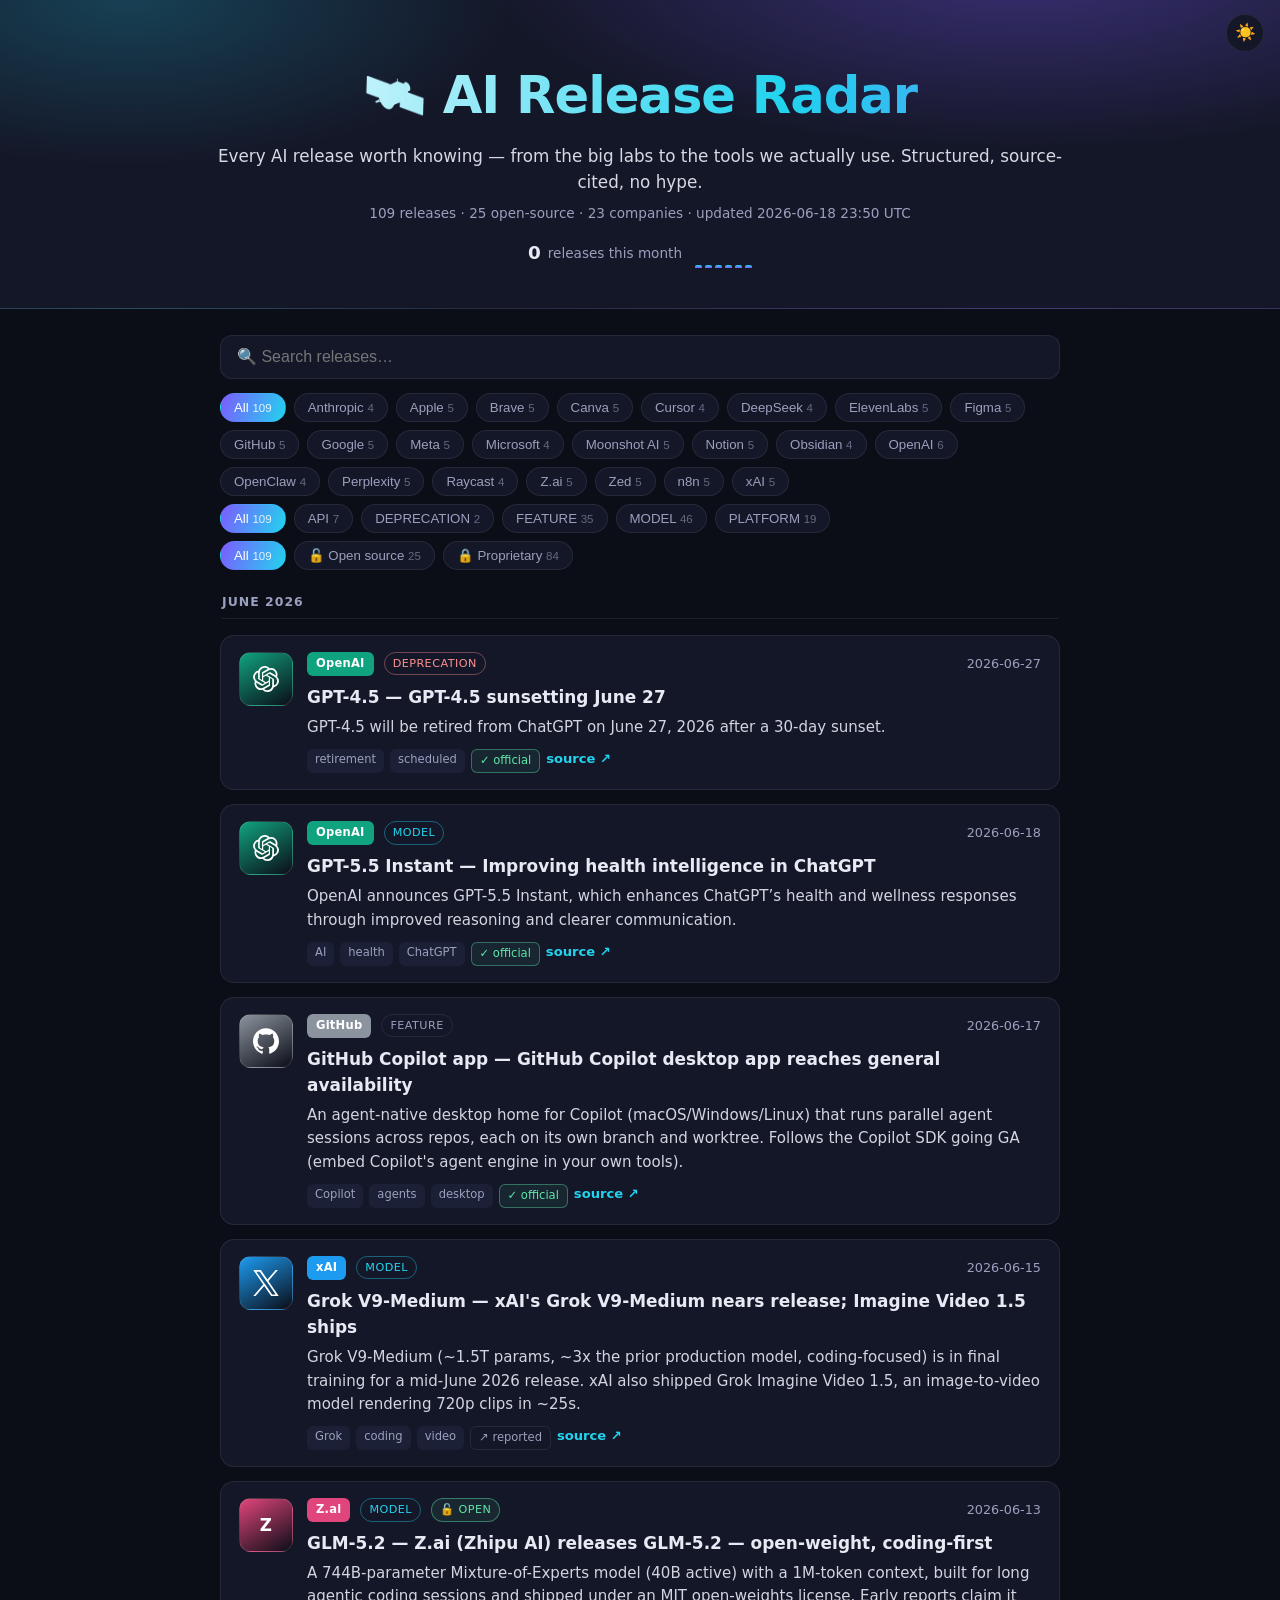
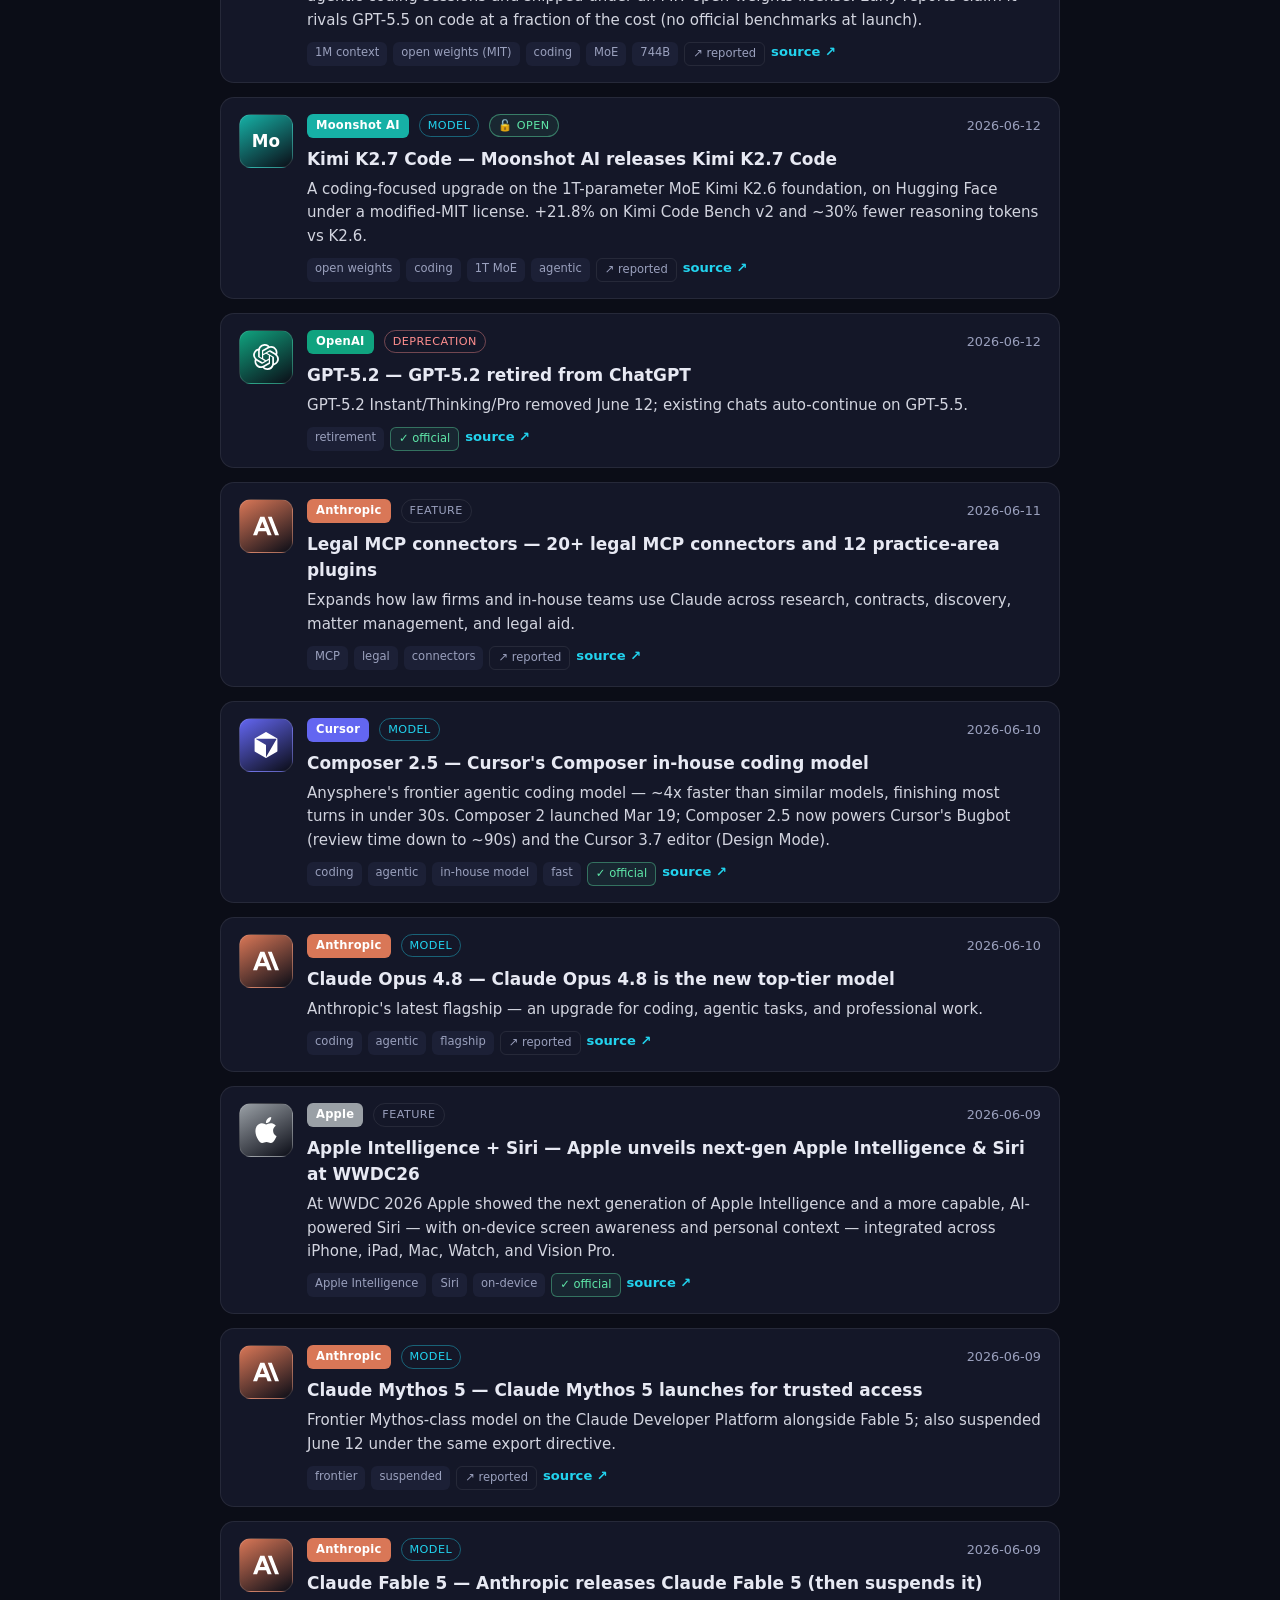
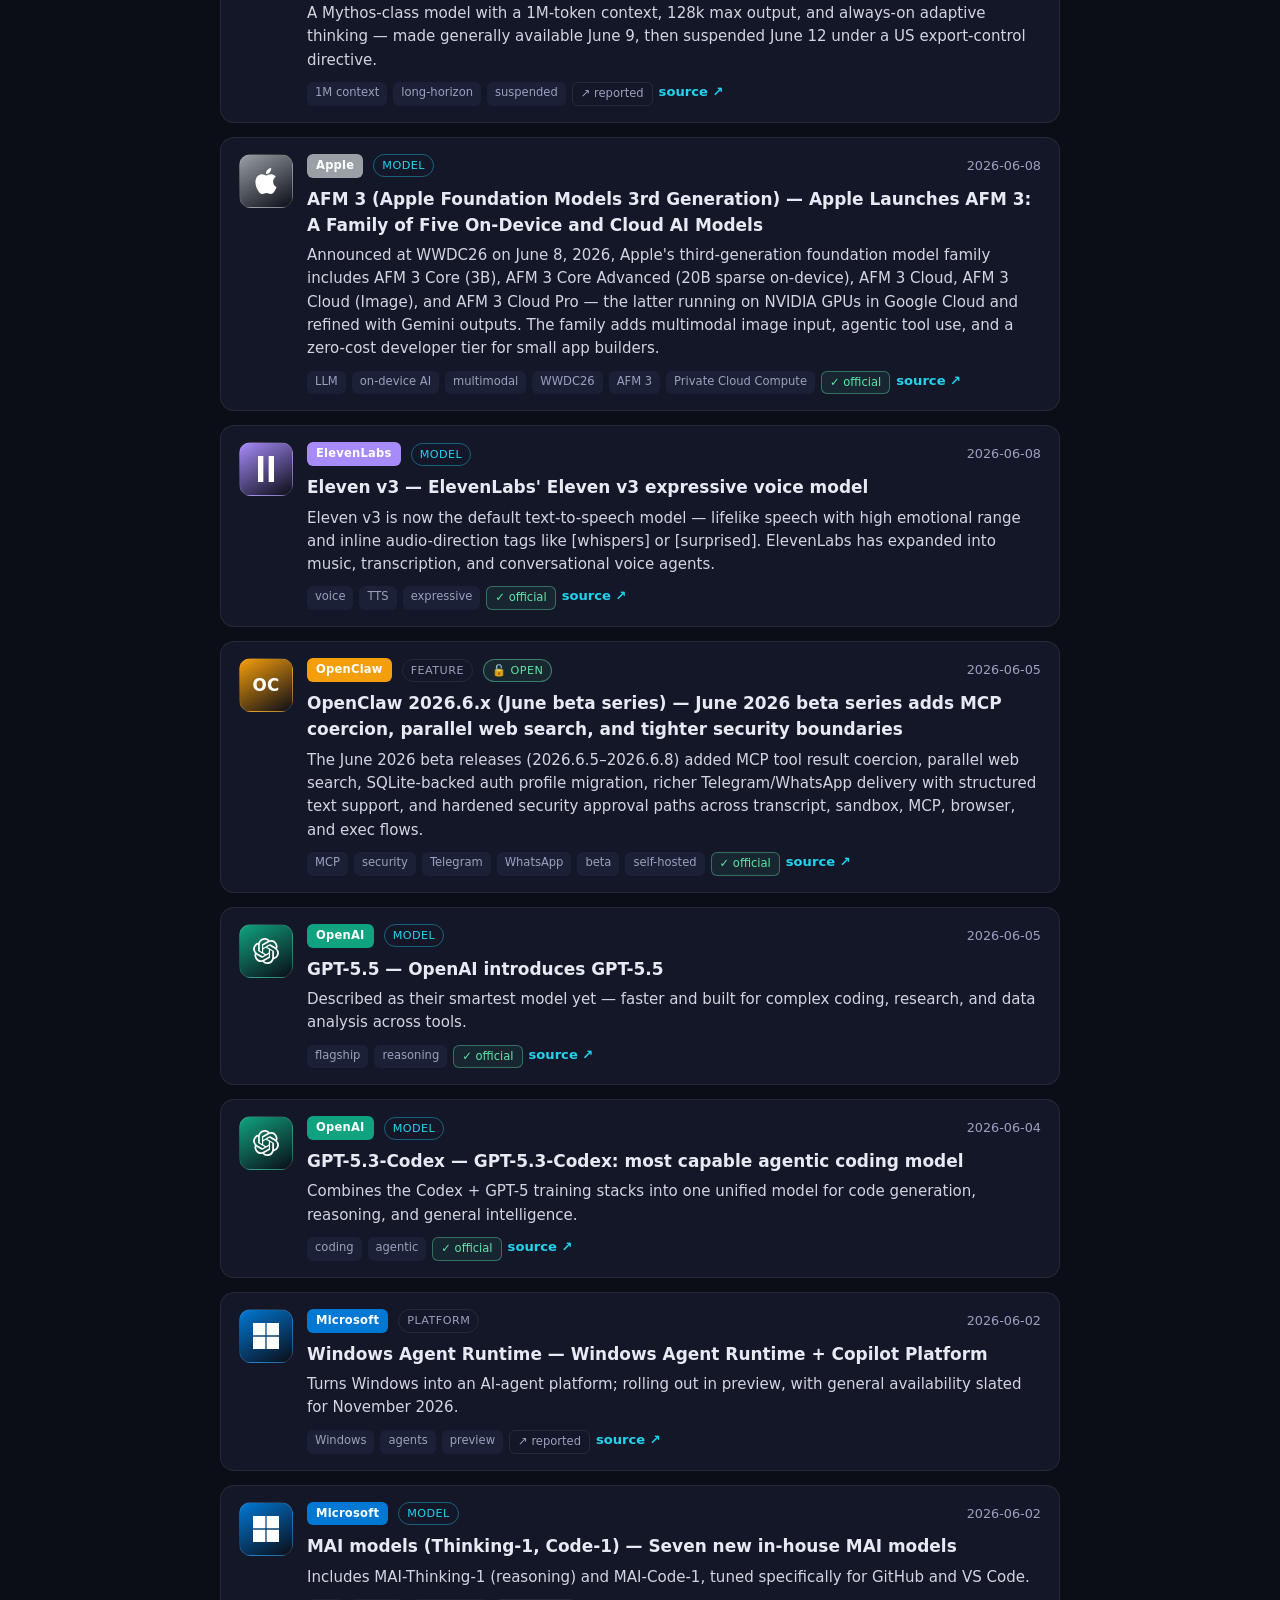
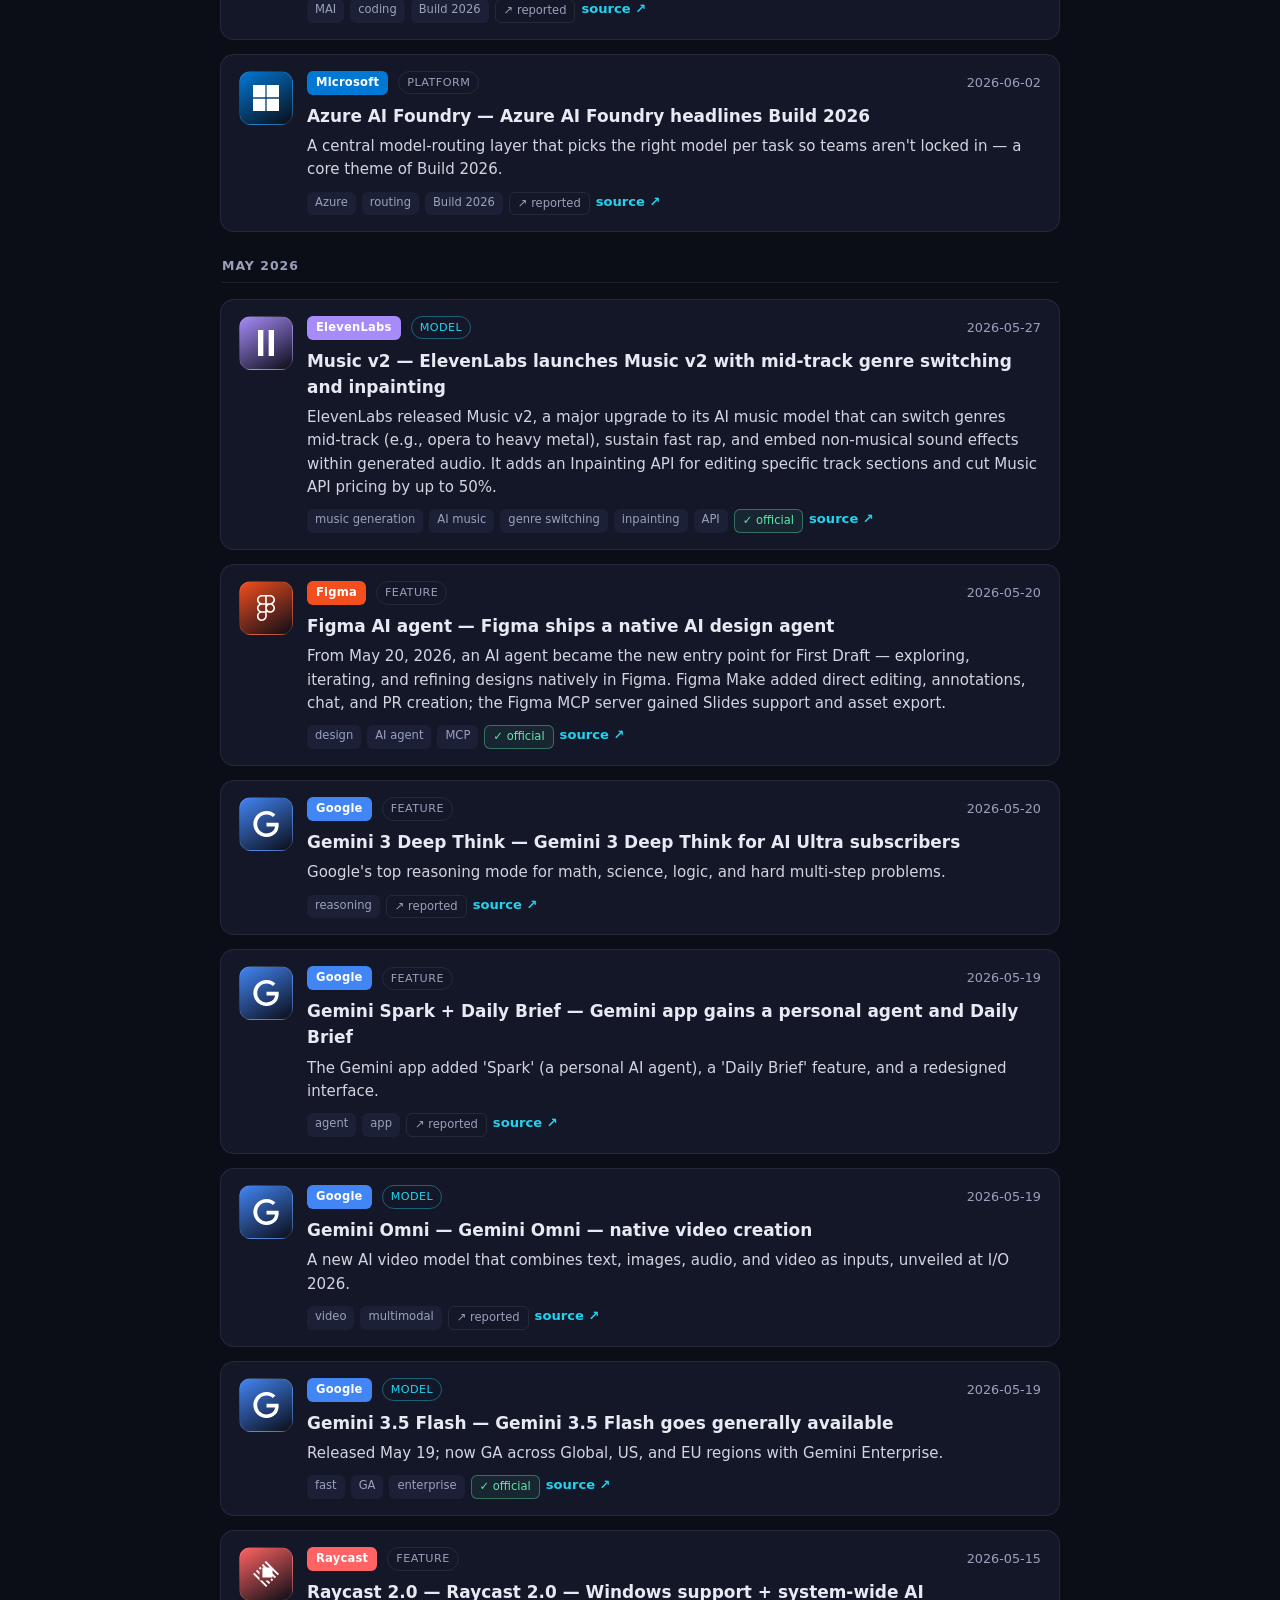
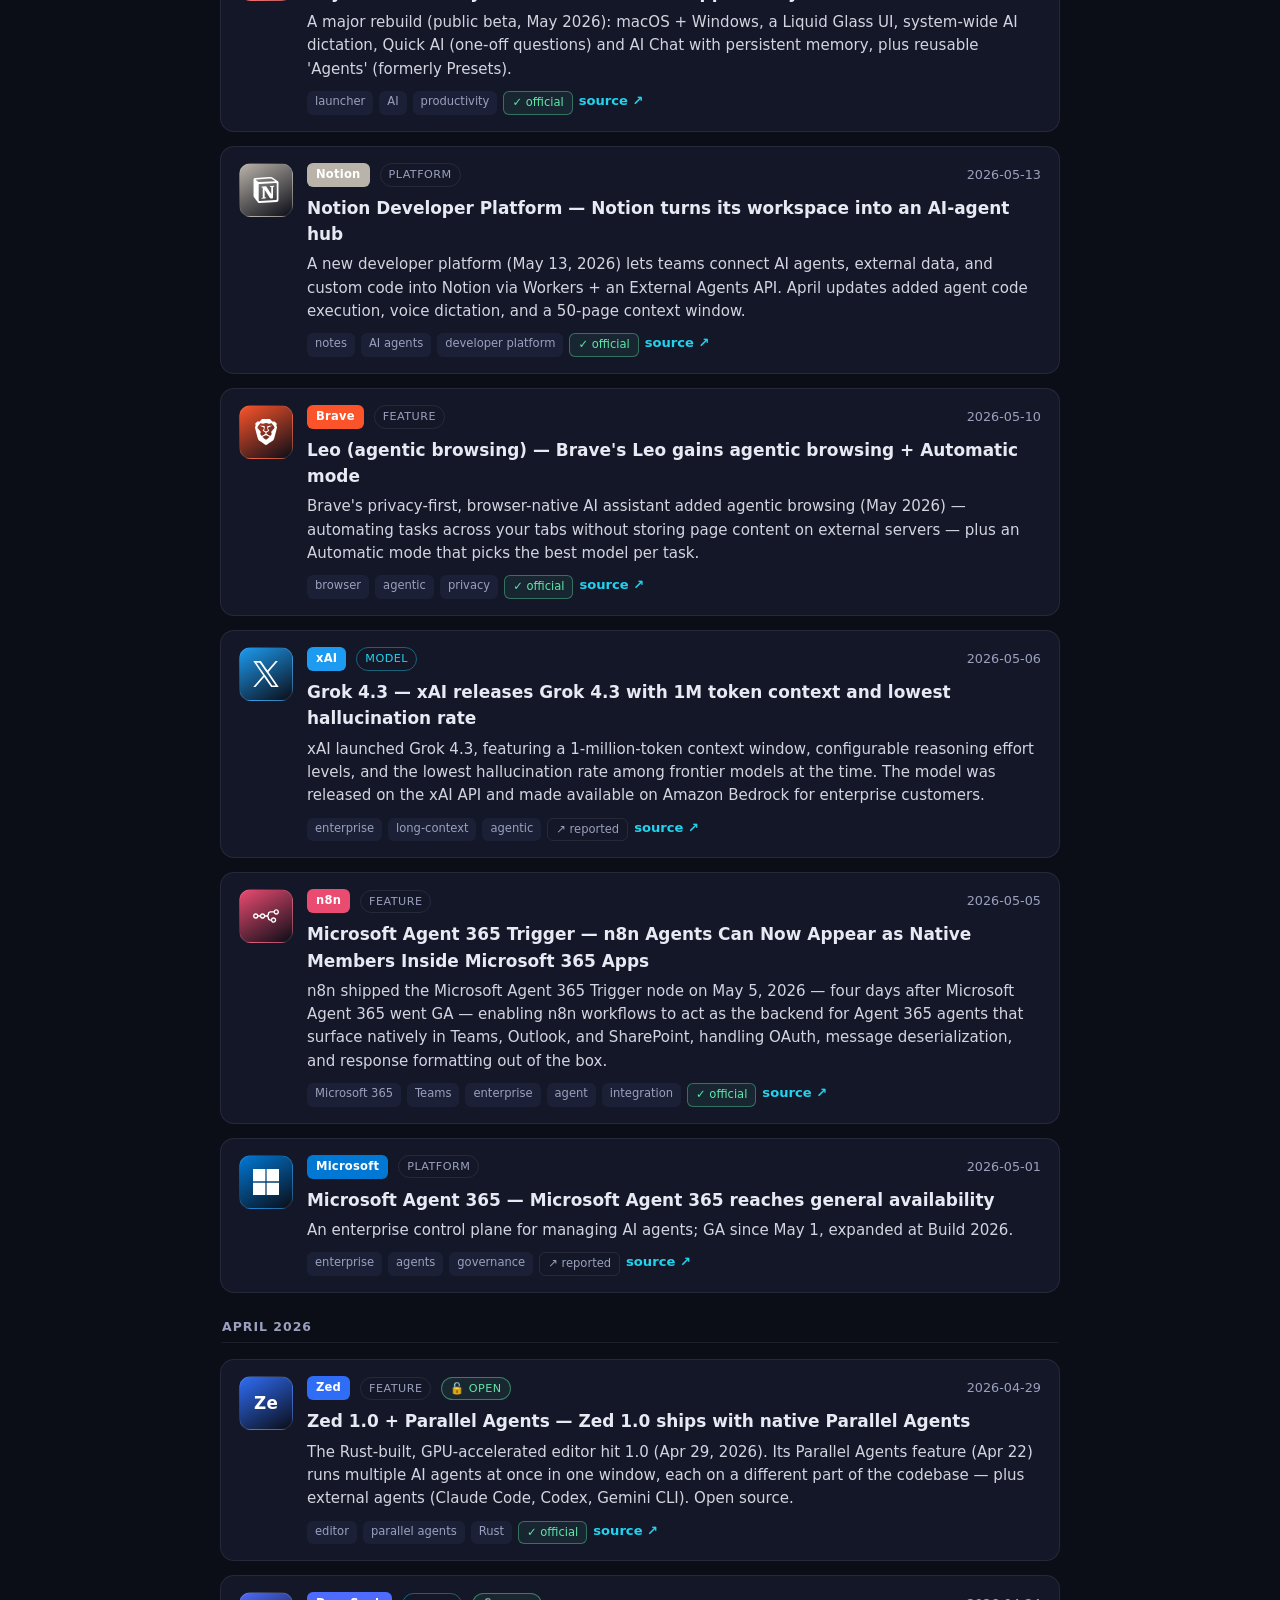
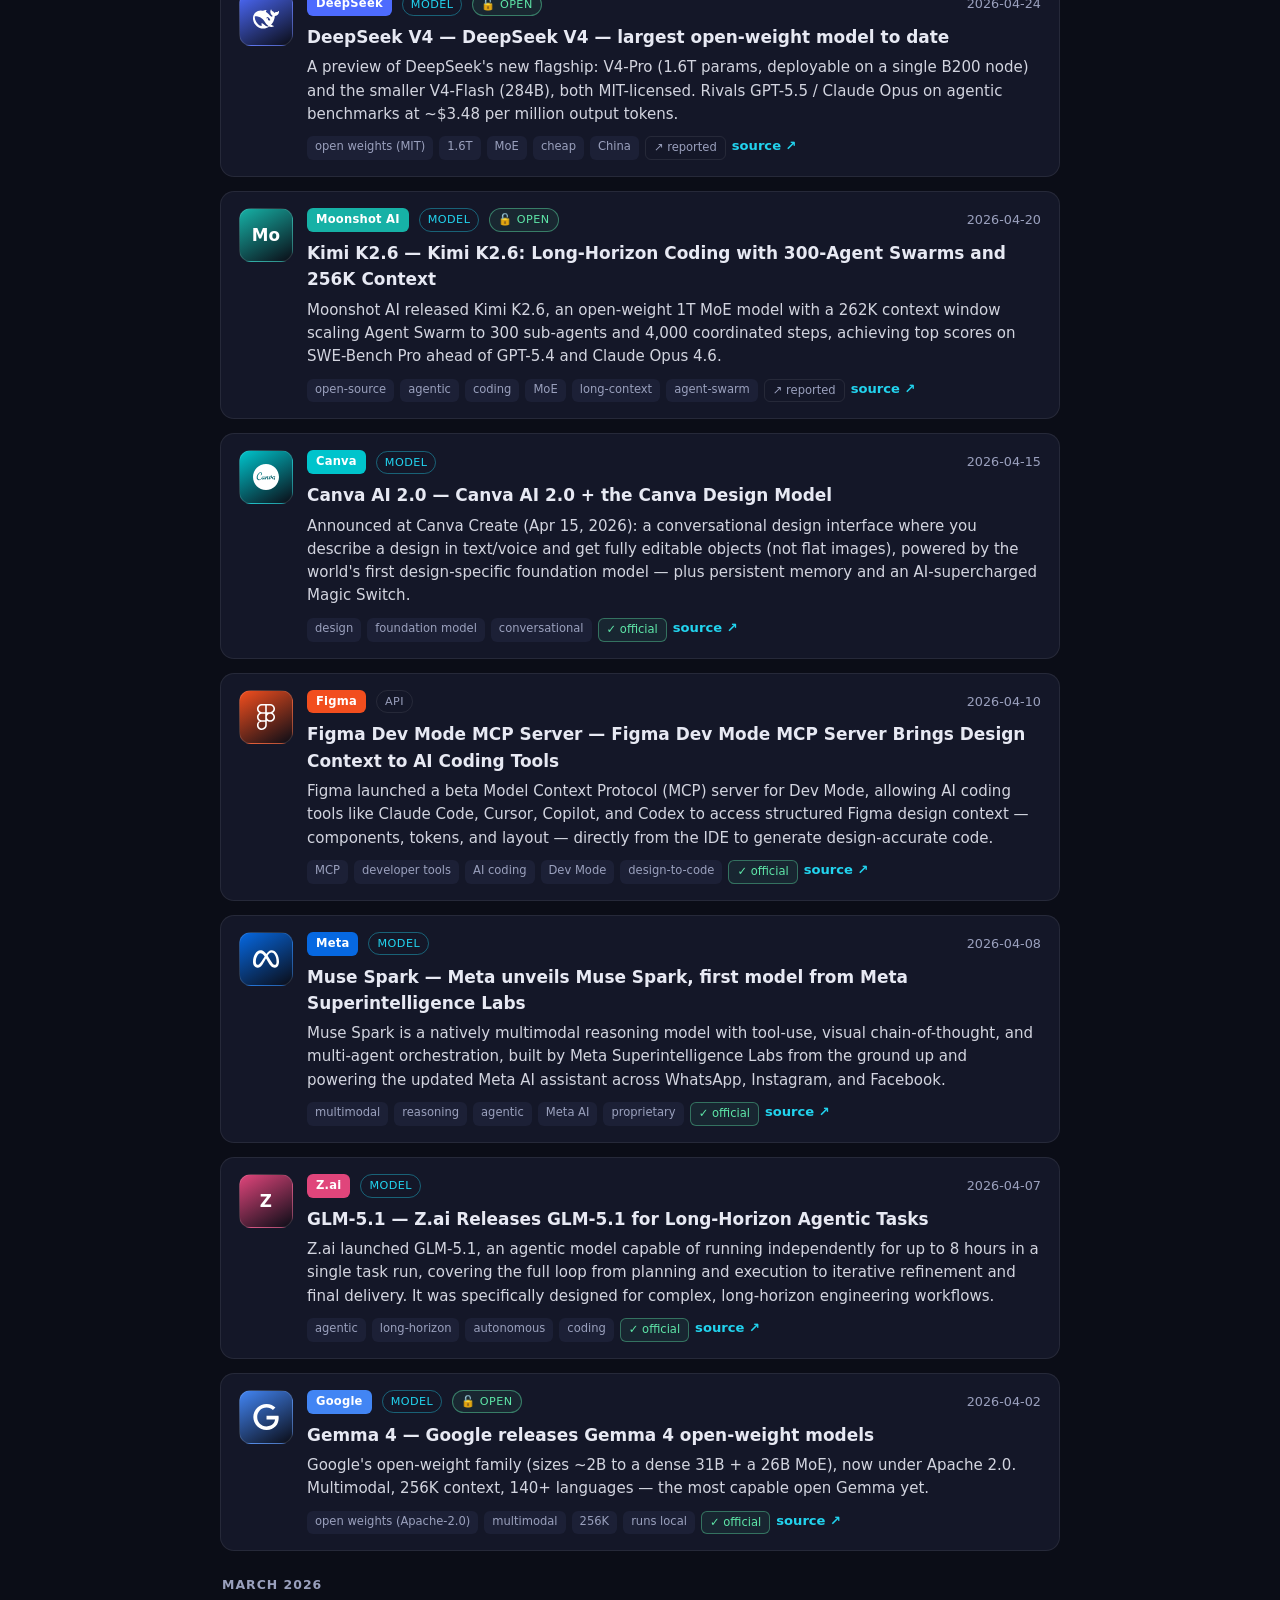
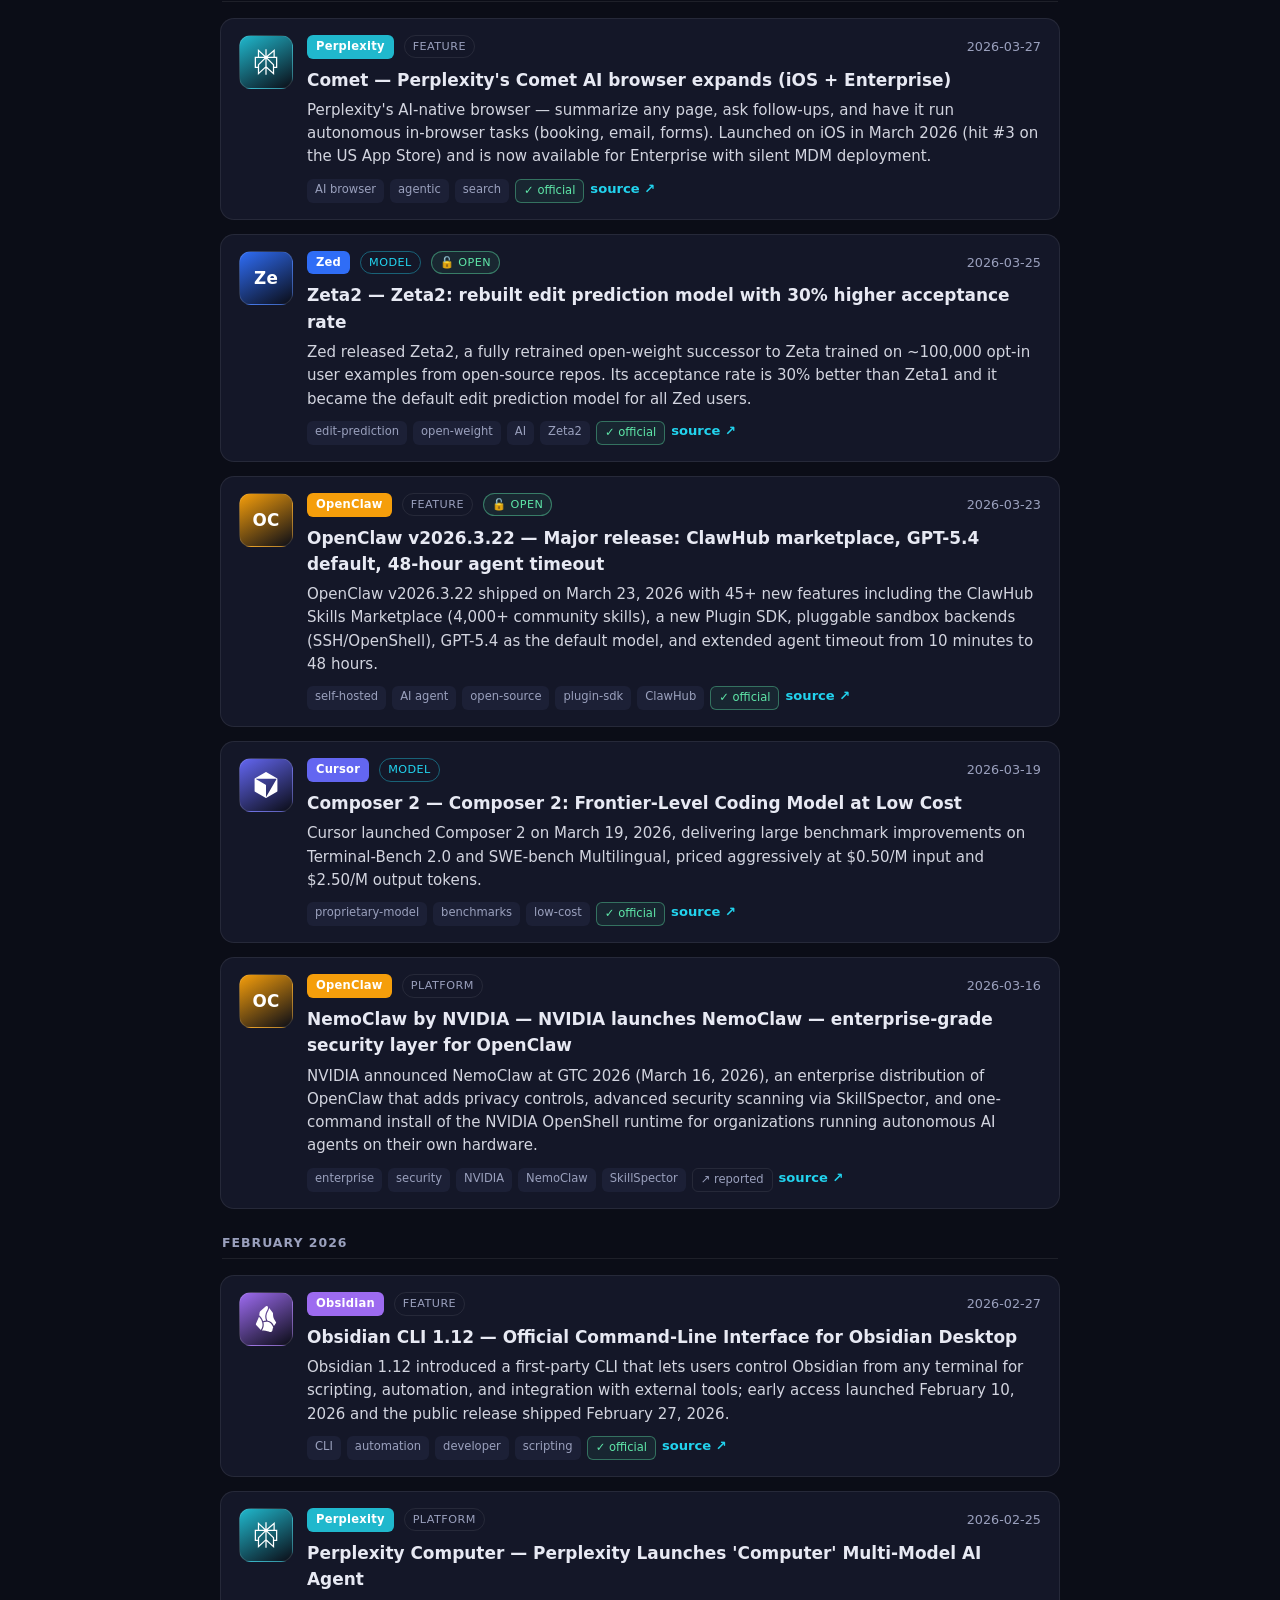
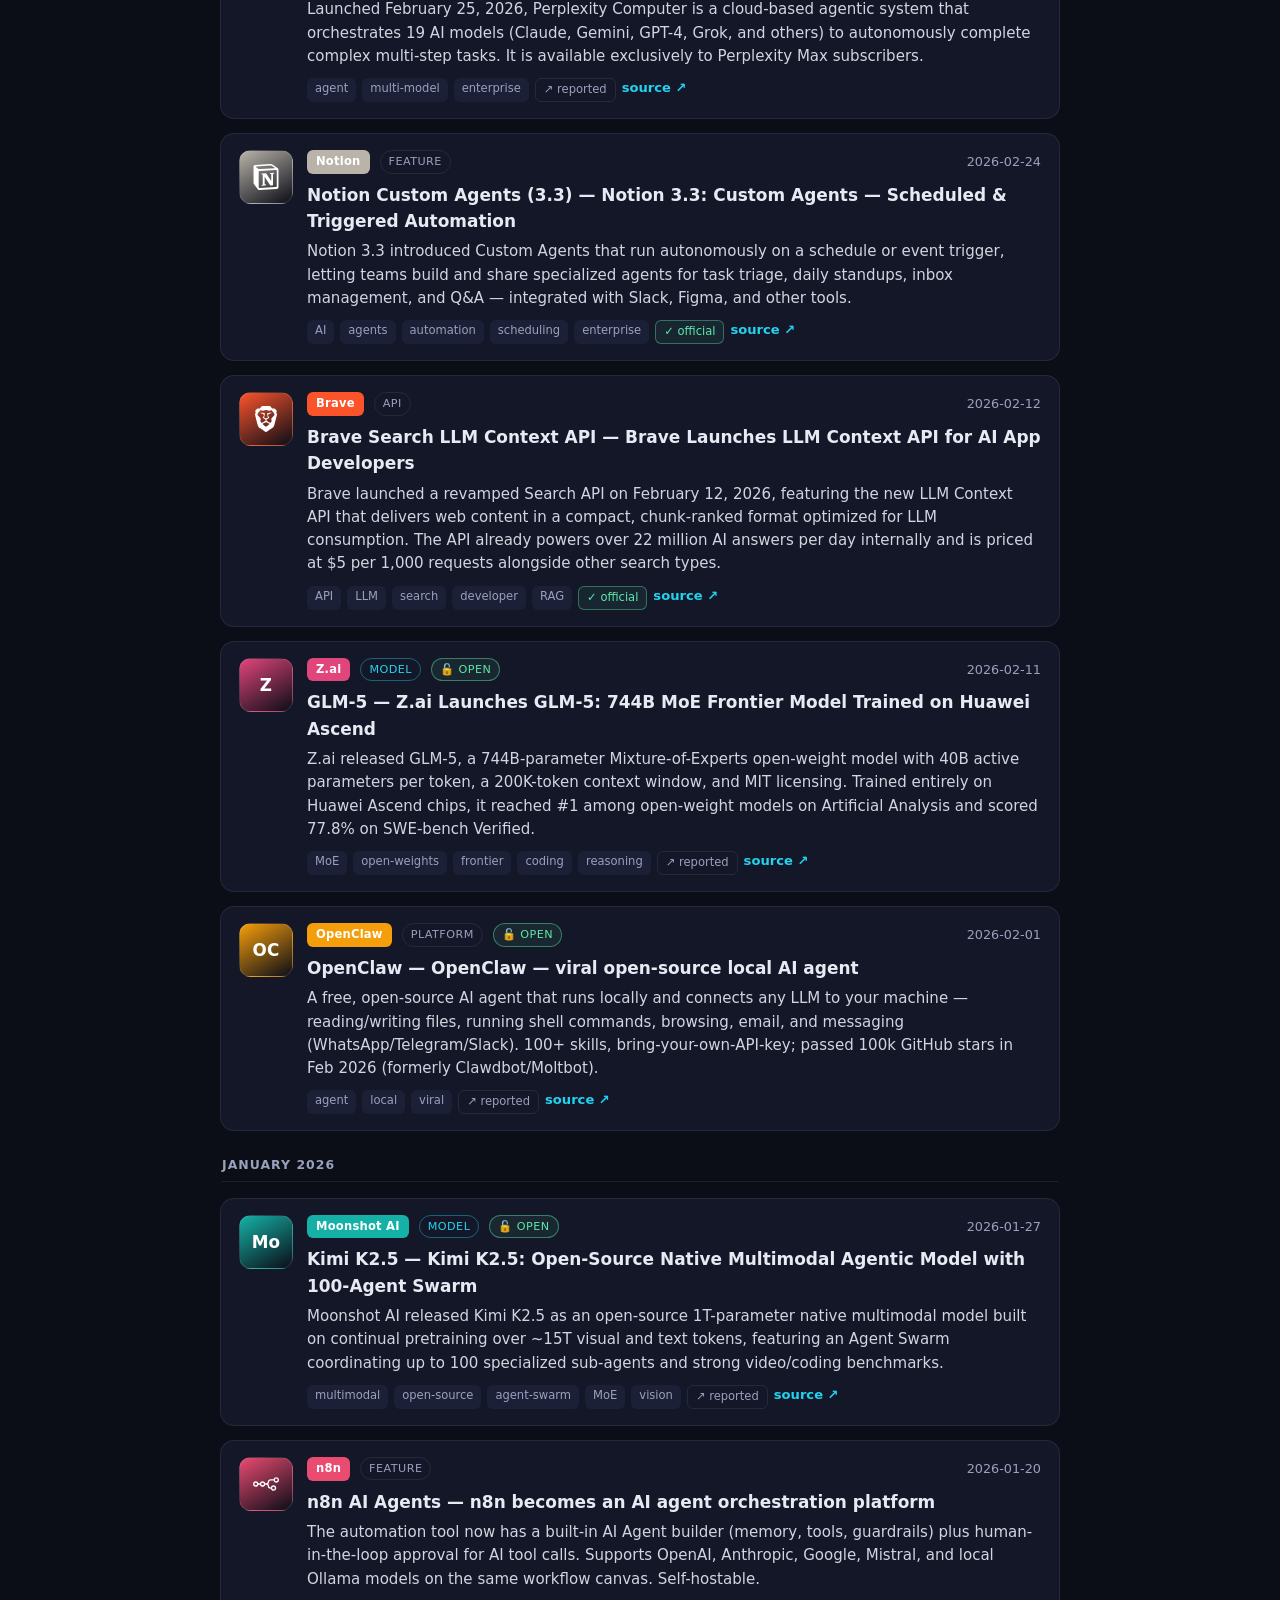
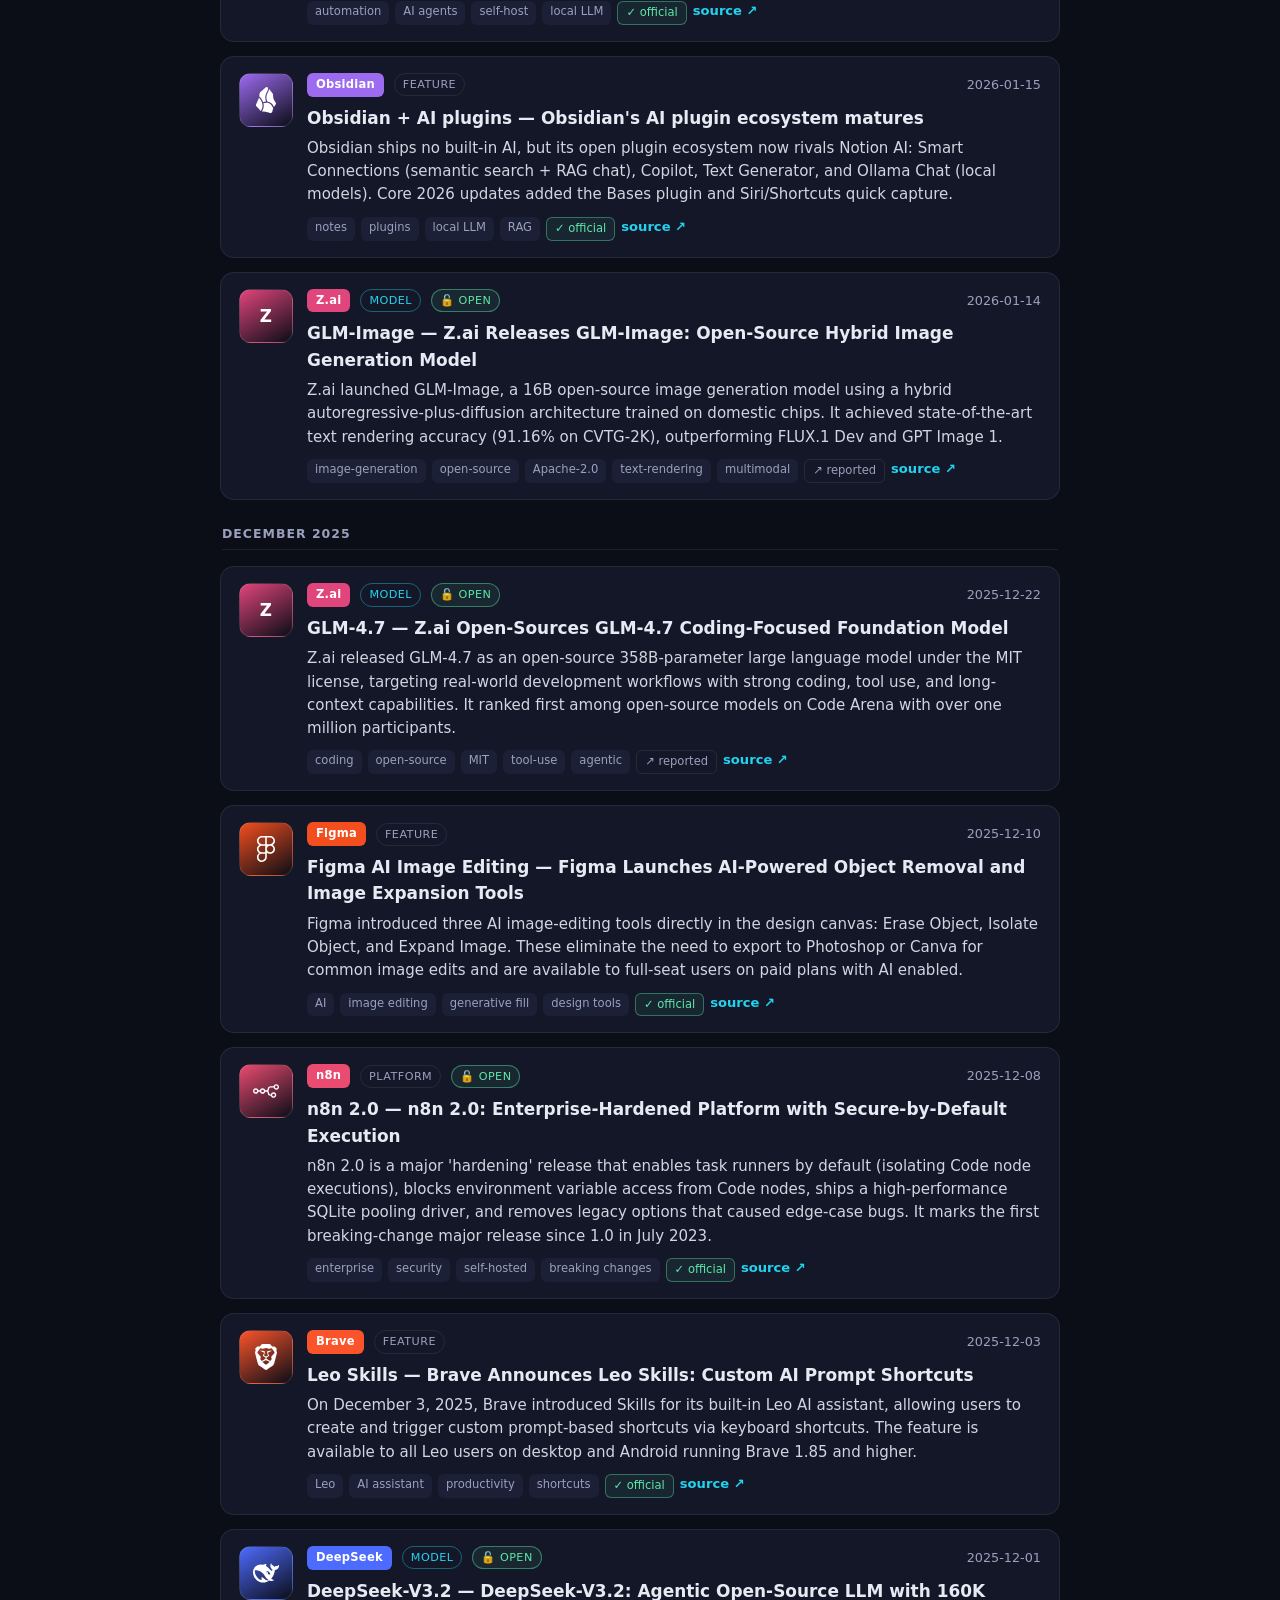
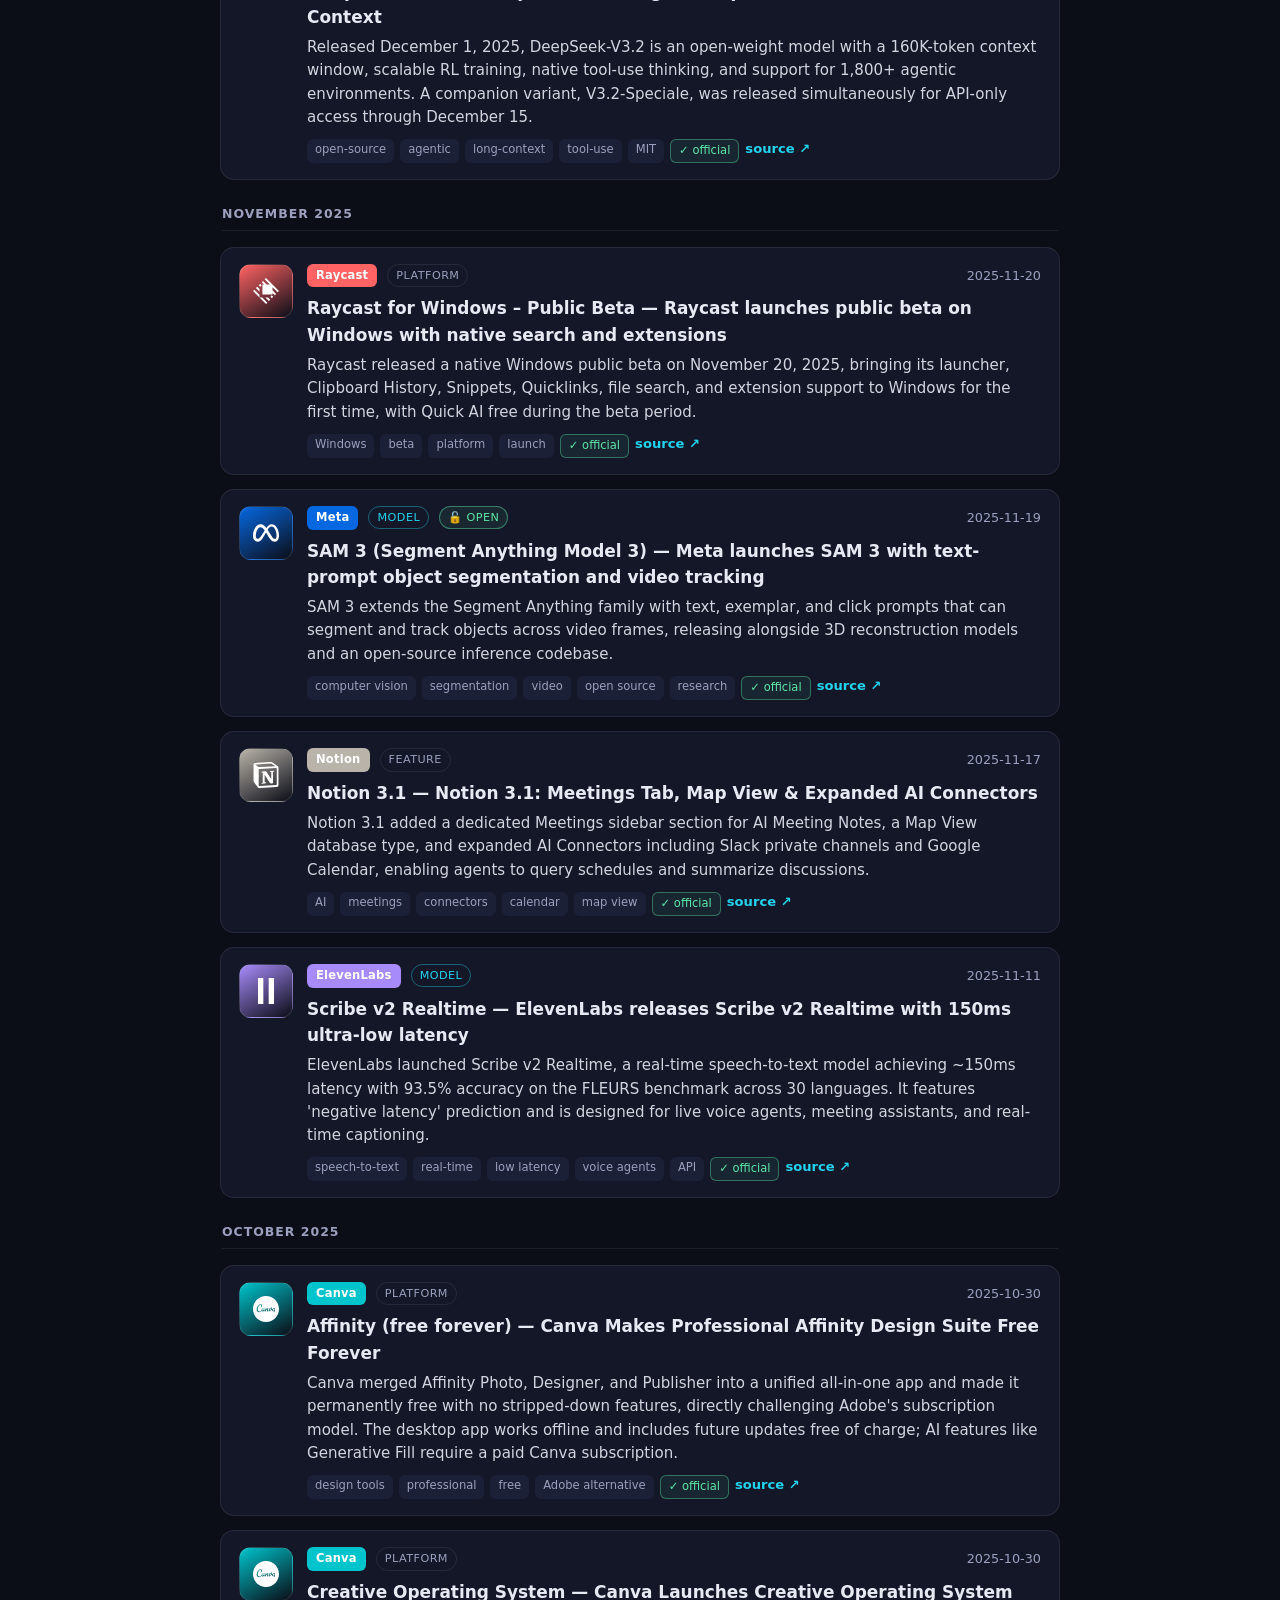
==== site/index.html @ d83f6e55 "Part 3 (polish): real logos, NEW badge, hero stat+sparkline, light/dark, mobile - Real company logos" ====
<!DOCTYPE html>
<html lang="en">
<head>
  <meta charset="UTF-8" />
  <meta name="viewport" content="width=device-width, initial-scale=1.0" />
  <title>AI Release Radar — every AI release worth knowing</title>
  <meta name="description" content="A structured, source-cited tracker of AI models, tools & apps we follow — from the big labs (Anthropic, OpenAI, Google) to the tools we use (Perplexity, Cursor, and more)." />
  <link rel="stylesheet" href="style.css" />
</head>
<body>
  <button id="theme-toggle" aria-label="Toggle light/dark">🌙</button>

  <header class="hero">
    <div class="hero-inner">
      <h1>🛰️ AI Release&nbsp;Radar</h1>
      <p class="tagline">Every AI release worth knowing — from the big labs to the tools we actually use. Structured, source-cited, no hype.</p>
      <p class="meta" id="meta">Loading…</p>
      <div class="hero-stats" id="hero-stats"></div>
    </div>
  </header>

  <main>
    <section class="controls">
      <input id="search" type="search" placeholder="🔍 Search releases…" autocomplete="off" />
      <div class="filter-row" id="company-filters"></div>
      <div class="filter-row" id="type-filters"></div>
      <div class="filter-row" id="access-filters"></div>
    </section>

    <section id="feed" class="feed"></section>
    <p id="empty" class="empty" hidden>No releases match your filters.</p>
  </main>

  <footer>
    <p>Built by <b>Khoa Nguyen</b>, paired with Claude 💙 · <a class="source" href="rss.xml">📡 RSS</a> · data updates via the radar pipeline</p>
  </footer>

  <script src="app.js"></script>
</body>
</html>
---- site/style.css ----
:root {
  --bg: #0b0d17;
  --panel: #141728;
  --panel-2: #1c2036;
  --text: #e7e9f3;
  --muted: #9aa0bd;
  --accent: #7c5cff;
  --accent-2: #22d3ee;
  --border: rgba(255, 255, 255, 0.08);
}

* { box-sizing: border-box; }

body {
  margin: 0;
  background: var(--bg);
  color: var(--text);
  font-family: "Inter", system-ui, -apple-system, Segoe UI, Roboto, sans-serif;
  line-height: 1.55;
}

/* ---------- hero ---------- */
.hero {
  background:
    radial-gradient(900px 300px at 80% -10%, rgba(124, 92, 255, 0.35), transparent 60%),
    radial-gradient(700px 300px at 10% 0%, rgba(34, 211, 238, 0.22), transparent 55%),
    var(--panel);
  border-bottom: 1px solid var(--border);
  padding: 56px 20px 40px;
  text-align: center;
}
.hero-inner { max-width: 880px; margin: 0 auto; }
.hero h1 {
  margin: 0 0 8px;
  font-size: clamp(2.1rem, 5vw, 3.2rem);
  font-weight: 800;
  letter-spacing: -0.02em;
  background: linear-gradient(100deg, #fff, var(--accent-2), var(--accent), #fff);
  background-size: 200% auto;
  -webkit-background-clip: text; background-clip: text; -webkit-text-fill-color: transparent;
  animation: sheen 6s linear infinite;
}
@keyframes sheen { to { background-position: 200% center; } }
.tagline { color: var(--text); font-size: 1.05rem; margin: 0 0 6px; opacity: 0.92; }
.meta { color: var(--muted); font-size: 0.85rem; margin: 8px 0 0; }

main { max-width: 880px; margin: 0 auto; padding: 26px 20px 60px; }

/* ---------- controls ---------- */
.controls { margin-bottom: 22px; }
#search {
  width: 100%;
  padding: 12px 16px;
  background: var(--panel);
  border: 1px solid var(--border);
  border-radius: 12px;
  color: var(--text);
  font-size: 1rem;
  margin-bottom: 14px;
}
#search:focus { outline: none; border-color: var(--accent); }
.filter-row { display: flex; flex-wrap: wrap; gap: 8px; margin-bottom: 8px; }

.chip {
  padding: 6px 13px;
  border-radius: 999px;
  border: 1px solid var(--border);
  background: var(--panel);
  color: var(--muted);
  font-size: 0.83rem;
  cursor: pointer;
  transition: all 0.15s ease;
  user-select: none;
}
.chip:hover { color: var(--text); border-color: var(--accent); }
.chip.active { background: linear-gradient(110deg, var(--accent), var(--accent-2)); color: #fff; border-color: transparent; }
.chip .cc { opacity: 0.6; font-size: 0.72rem; font-variant-numeric: tabular-nums; }
.chip.active .cc { opacity: 0.85; }

/* month timeline headers */
.month-header {
  font-size: 0.78rem;
  font-weight: 700;
  text-transform: uppercase;
  letter-spacing: 0.08em;
  color: var(--muted);
  margin: 10px 2px 2px;
  padding-bottom: 6px;
  border-bottom: 1px solid var(--border);
}
.month-header:first-child { margin-top: 0; }

/* ---------- feed ---------- */
.feed { display: flex; flex-direction: column; gap: 14px; }
.card {
  display: flex;
  gap: 14px;
  align-items: flex-start;
  background: var(--panel);
  border: 1px solid var(--border);
  border-radius: 14px;
  padding: 16px 18px;
  transition: transform 0.18s ease, border-color 0.18s ease;
  animation: rise 0.4s ease both;
}
.card:hover { transform: translateY(-2px); border-color: rgba(124, 92, 255, 0.5); }
@keyframes rise { from { opacity: 0; transform: translateY(10px); } to { opacity: 1; transform: none; } }

/* branded thumbnail tile (monogram by default; real image layered on top) */
.thumb {
  position: relative;
  flex: 0 0 54px;
  width: 54px;
  height: 54px;
  border-radius: 12px;
  overflow: hidden;
  display: flex;
  align-items: center;
  justify-content: center;
  background: linear-gradient(150deg, var(--c, var(--accent)), #0b0d17);
  border: 1px solid rgba(255, 255, 255, 0.12);
}
.thumb .mono { color: #fff; font-weight: 800; font-size: 1.05rem; letter-spacing: 0.01em; }
.thumb .logo {
  position: absolute; inset: 0; background: #fff;
  -webkit-mask-repeat: no-repeat; mask-repeat: no-repeat;
  -webkit-mask-position: center; mask-position: center;
  -webkit-mask-size: 50%; mask-size: 50%;
}
.thumb img { position: absolute; inset: 0; width: 100%; height: 100%; object-fit: contain; background: #fff; padding: 6px; }
.card-body { flex: 1; min-width: 0; }

.card-top { display: flex; align-items: center; gap: 10px; flex-wrap: wrap; margin-bottom: 8px; }
.badge {
  font-size: 0.72rem; font-weight: 700; padding: 3px 9px; border-radius: 6px;
  color: #fff; letter-spacing: 0.02em;
}
.type-pill {
  font-size: 0.7rem; padding: 2px 8px; border-radius: 999px;
  border: 1px solid var(--border); color: var(--muted); text-transform: uppercase; letter-spacing: 0.04em;
}
.type-deprecation { color: #ff8f8f; border-color: rgba(255, 143, 143, 0.4); }
.type-model { color: var(--accent-2); border-color: rgba(34, 211, 238, 0.4); }
.os-pill { color: #5ee6a8; border-color: rgba(94, 230, 168, 0.45); background: rgba(94, 230, 168, 0.08); }
.date { margin-left: auto; color: var(--muted); font-size: 0.8rem; font-variant-numeric: tabular-nums; }

.card h3 { margin: 2px 0 6px; font-size: 1.06rem; }
.card p { margin: 0 0 10px; color: var(--text); opacity: 0.9; font-size: 0.94rem; }
.tags { display: flex; flex-wrap: wrap; gap: 6px; }
.tag { font-size: 0.72rem; color: var(--muted); background: var(--panel-2); padding: 2px 8px; border-radius: 6px; }
.trust { font-size: 0.72rem; padding: 2px 8px; border-radius: 6px; border: 1px solid var(--border); cursor: help; }
.trust.official { color: #5ee6a8; border-color: rgba(94, 230, 168, 0.4); background: rgba(94, 230, 168, 0.07); }
.trust.reported { color: var(--muted); }
.source { color: var(--accent-2); text-decoration: none; font-size: 0.82rem; font-weight: 600; }
.source:hover { text-decoration: underline; }

.empty { text-align: center; color: var(--muted); padding: 40px; }

footer { border-top: 1px solid var(--border); padding: 24px 20px; text-align: center; color: var(--muted); font-size: 0.85rem; }

/* NEW badge */
.new-badge {
  font-size: 0.66rem; font-weight: 800; letter-spacing: 0.03em; color: #fff;
  padding: 2px 7px; border-radius: 999px;
  background: linear-gradient(110deg, #ff7eb3, #ff6a88);
}

/* hero stat + sparkline */
.hero-stats { margin-top: 14px; color: var(--muted); font-size: 0.85rem; display: inline-flex; align-items: center; gap: 7px; }
.hero-stats .stat-num { color: var(--text); font-weight: 800; font-size: 1.15rem; }
.spark { display: inline-flex; align-items: flex-end; gap: 3px; height: 30px; margin-left: 6px; }
.spark .bar { width: 7px; border-radius: 2px 2px 0 0; background: linear-gradient(var(--accent-2), var(--accent)); }

/* theme toggle */
#theme-toggle {
  position: fixed; top: 14px; right: 16px; z-index: 50;
  width: 38px; height: 38px; border-radius: 50%;
  border: 1px solid var(--border); background: var(--panel); color: var(--text);
  font-size: 1.05rem; line-height: 1; cursor: pointer; transition: border-color 0.15s ease;
}
#theme-toggle:hover { border-color: var(--accent); }

/* light theme */
body.light {
  --bg: #f5f7fc;
  --panel: #ffffff;
  --panel-2: #eef1f8;
  --text: #1a1d2b;
  --muted: #5b6276;
  --border: rgba(0, 0, 0, 0.10);
}
body.light .tag { background: #eef1f8; }

/* mobile polish */
@media (max-width: 560px) {
  .hero { padding: 42px 16px 26px; }
  main { padding: 18px 14px 50px; }
  .card { padding: 13px 14px; gap: 11px; }
  .thumb { flex: 0 0 46px; width: 46px; height: 46px; }
  .card h3 { font-size: 1rem; }
  .card p { font-size: 0.9rem; }
  #theme-toggle { top: 10px; right: 10px; width: 34px; height: 34px; }
  .hero-stats { font-size: 0.8rem; }
}
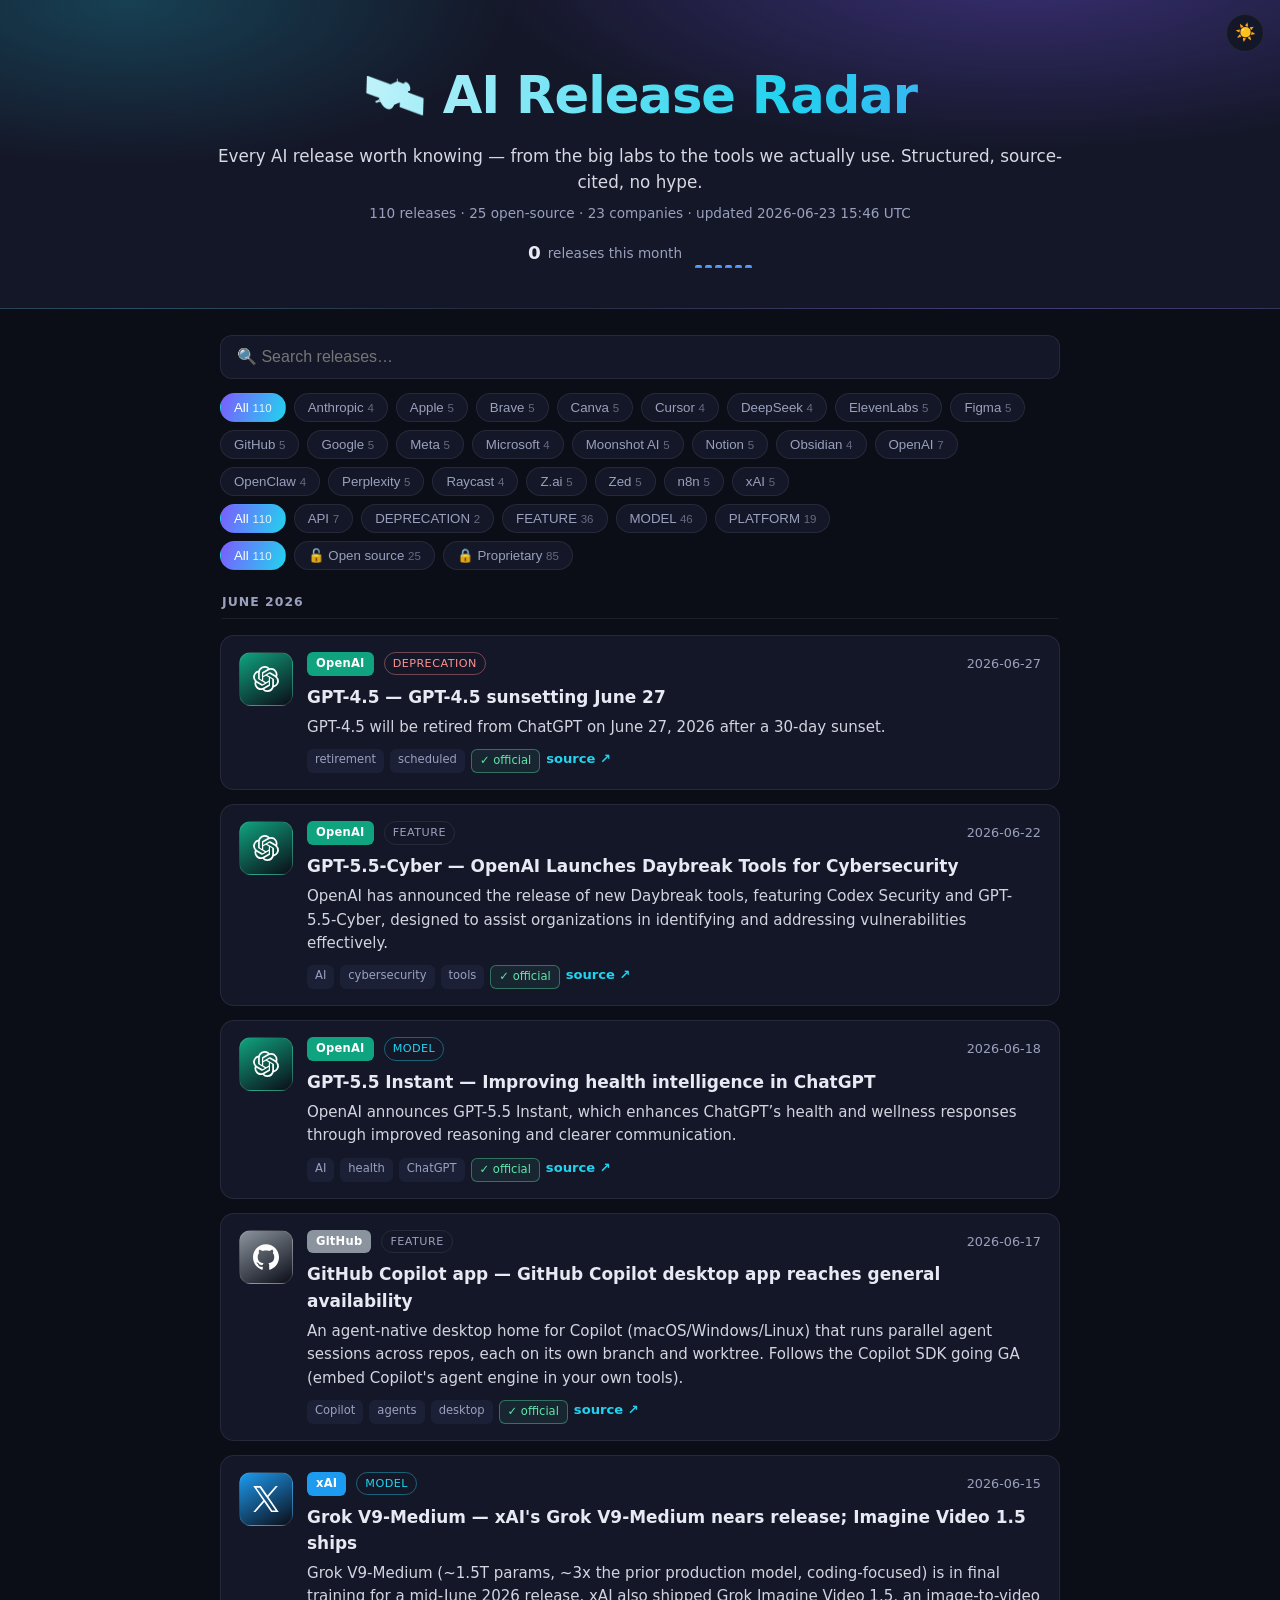
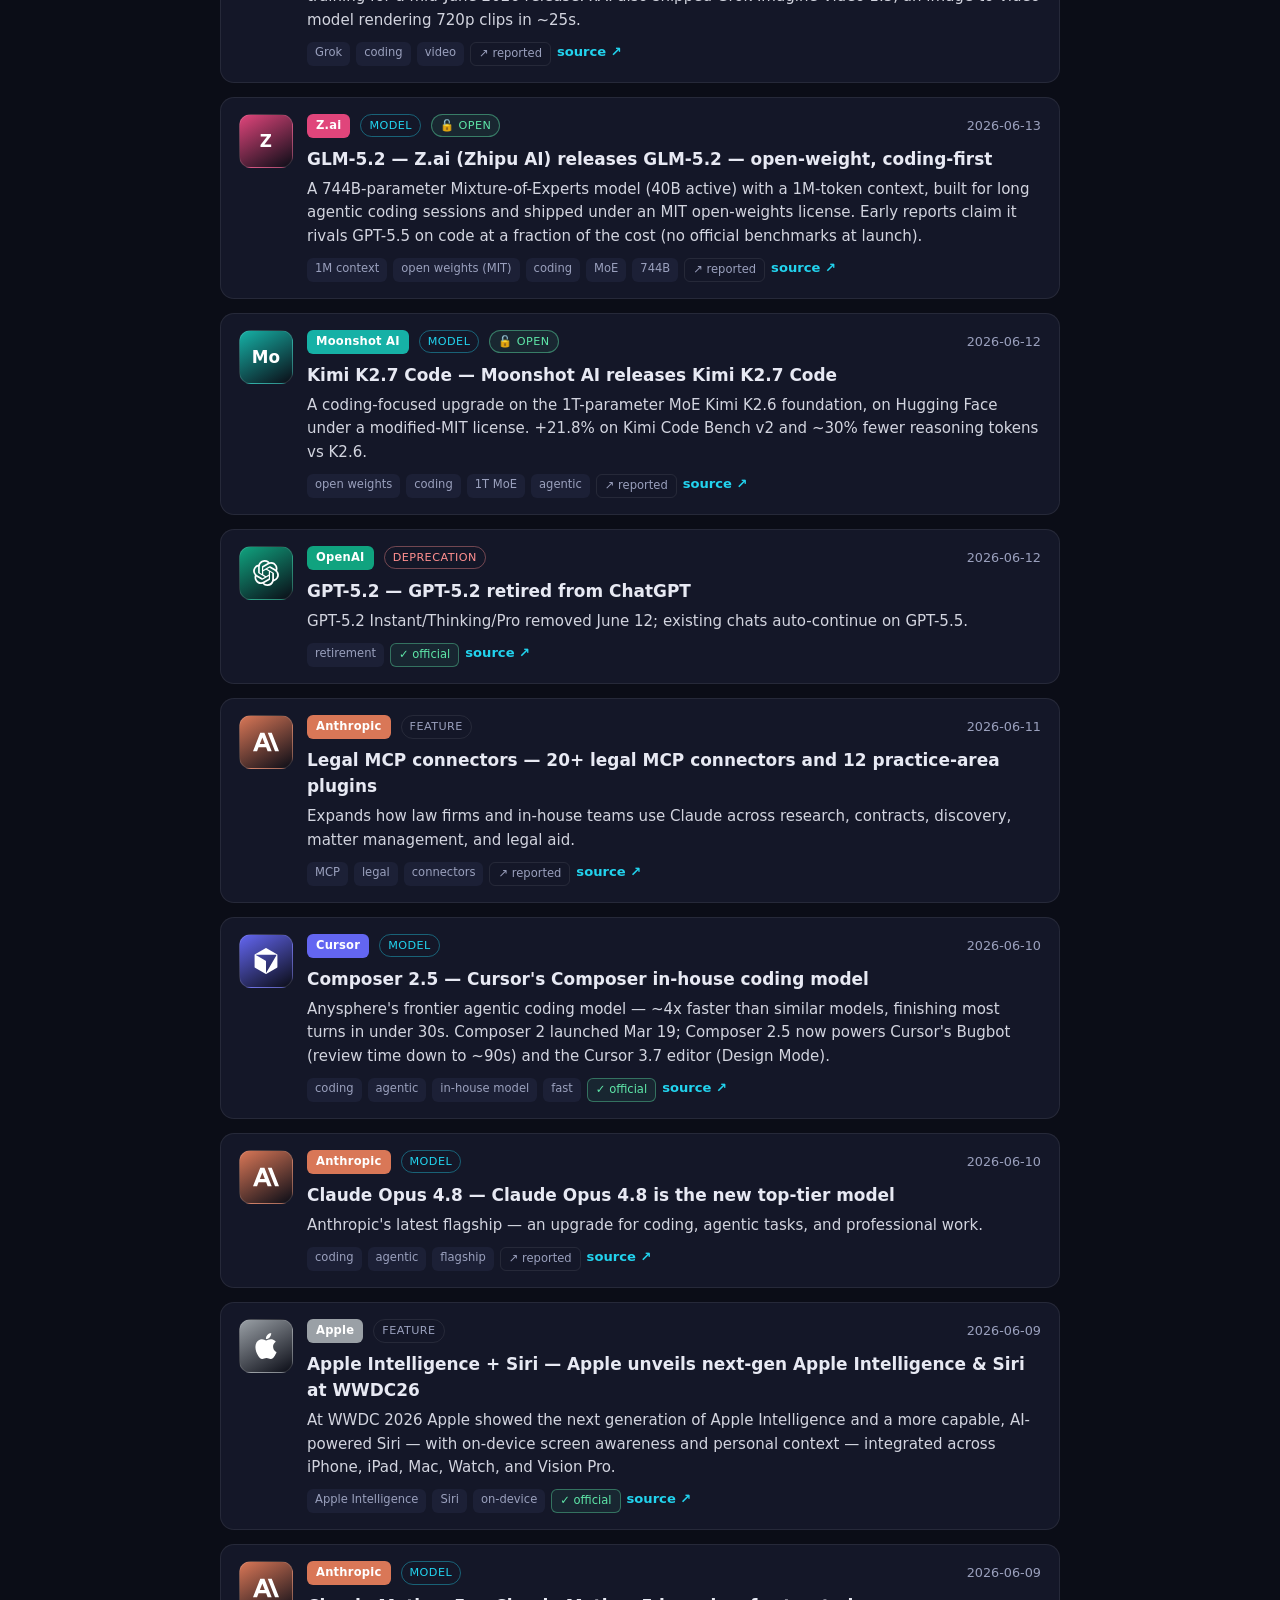
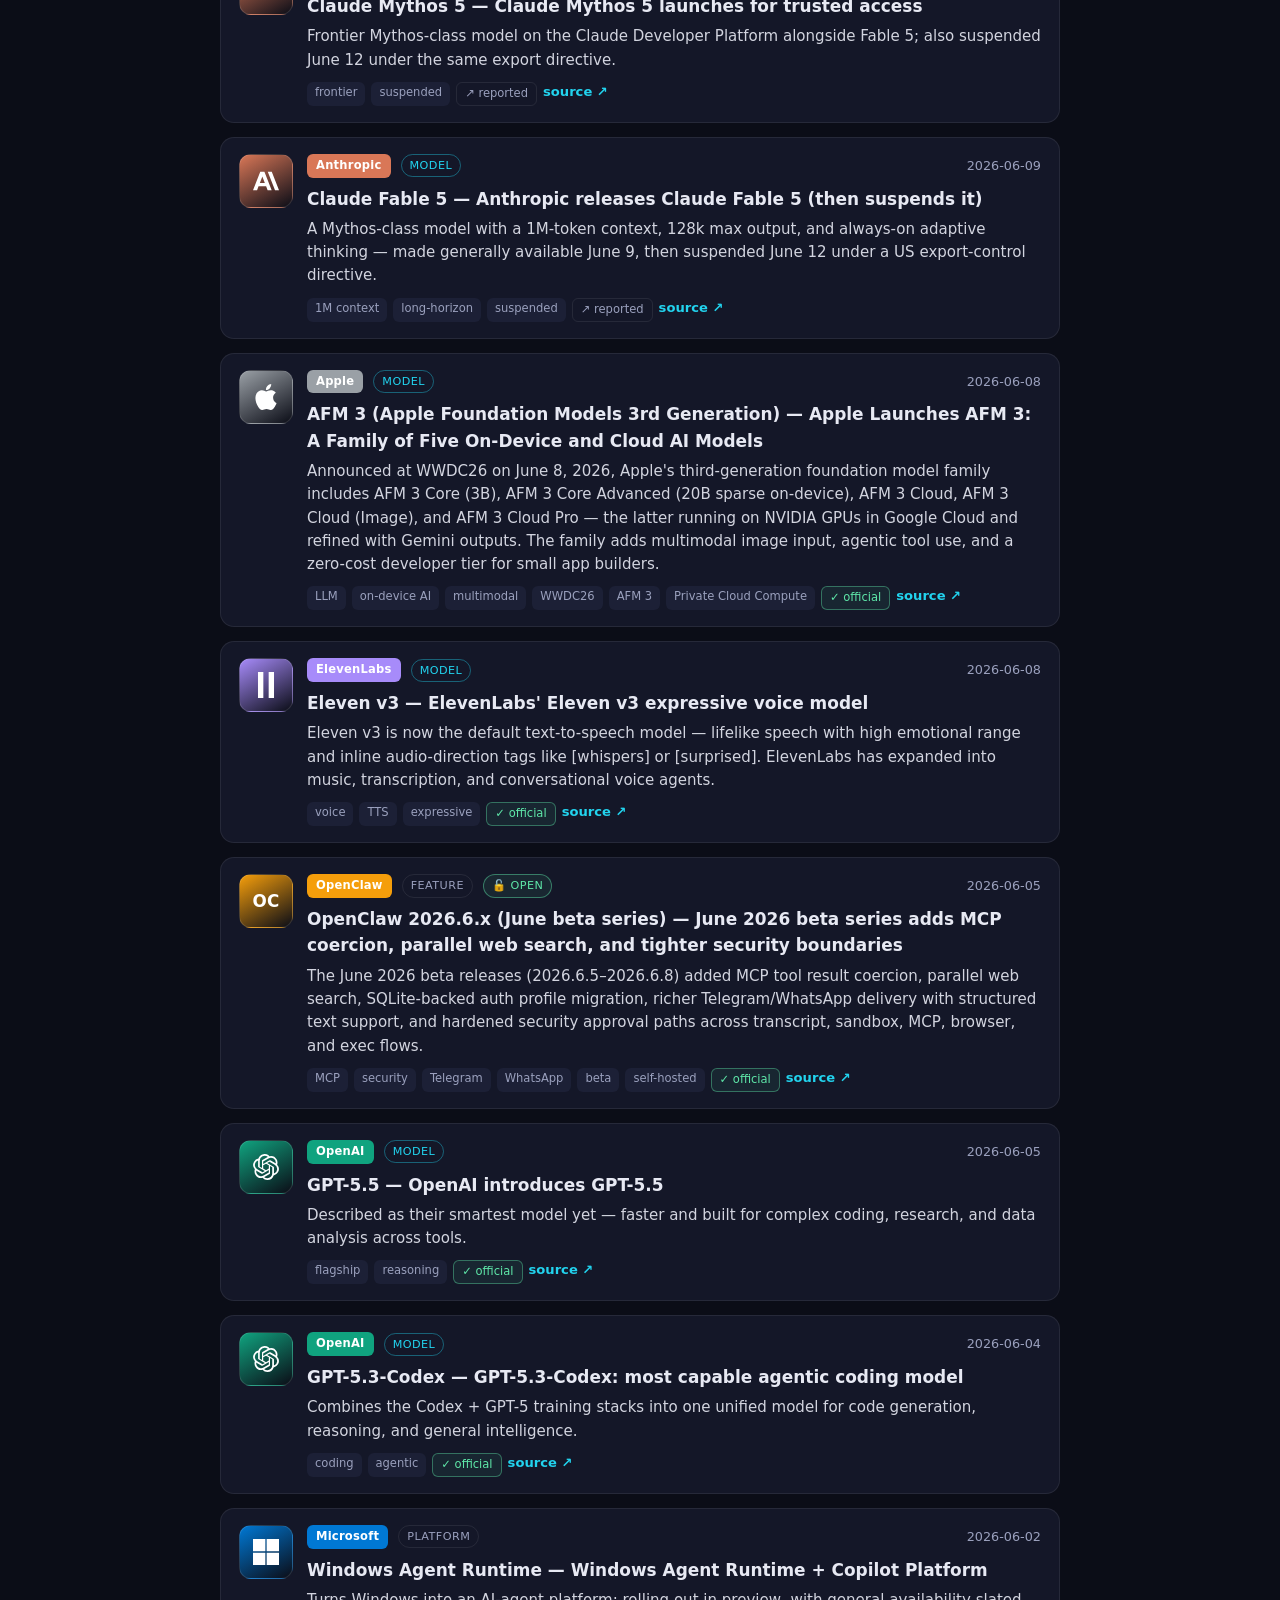
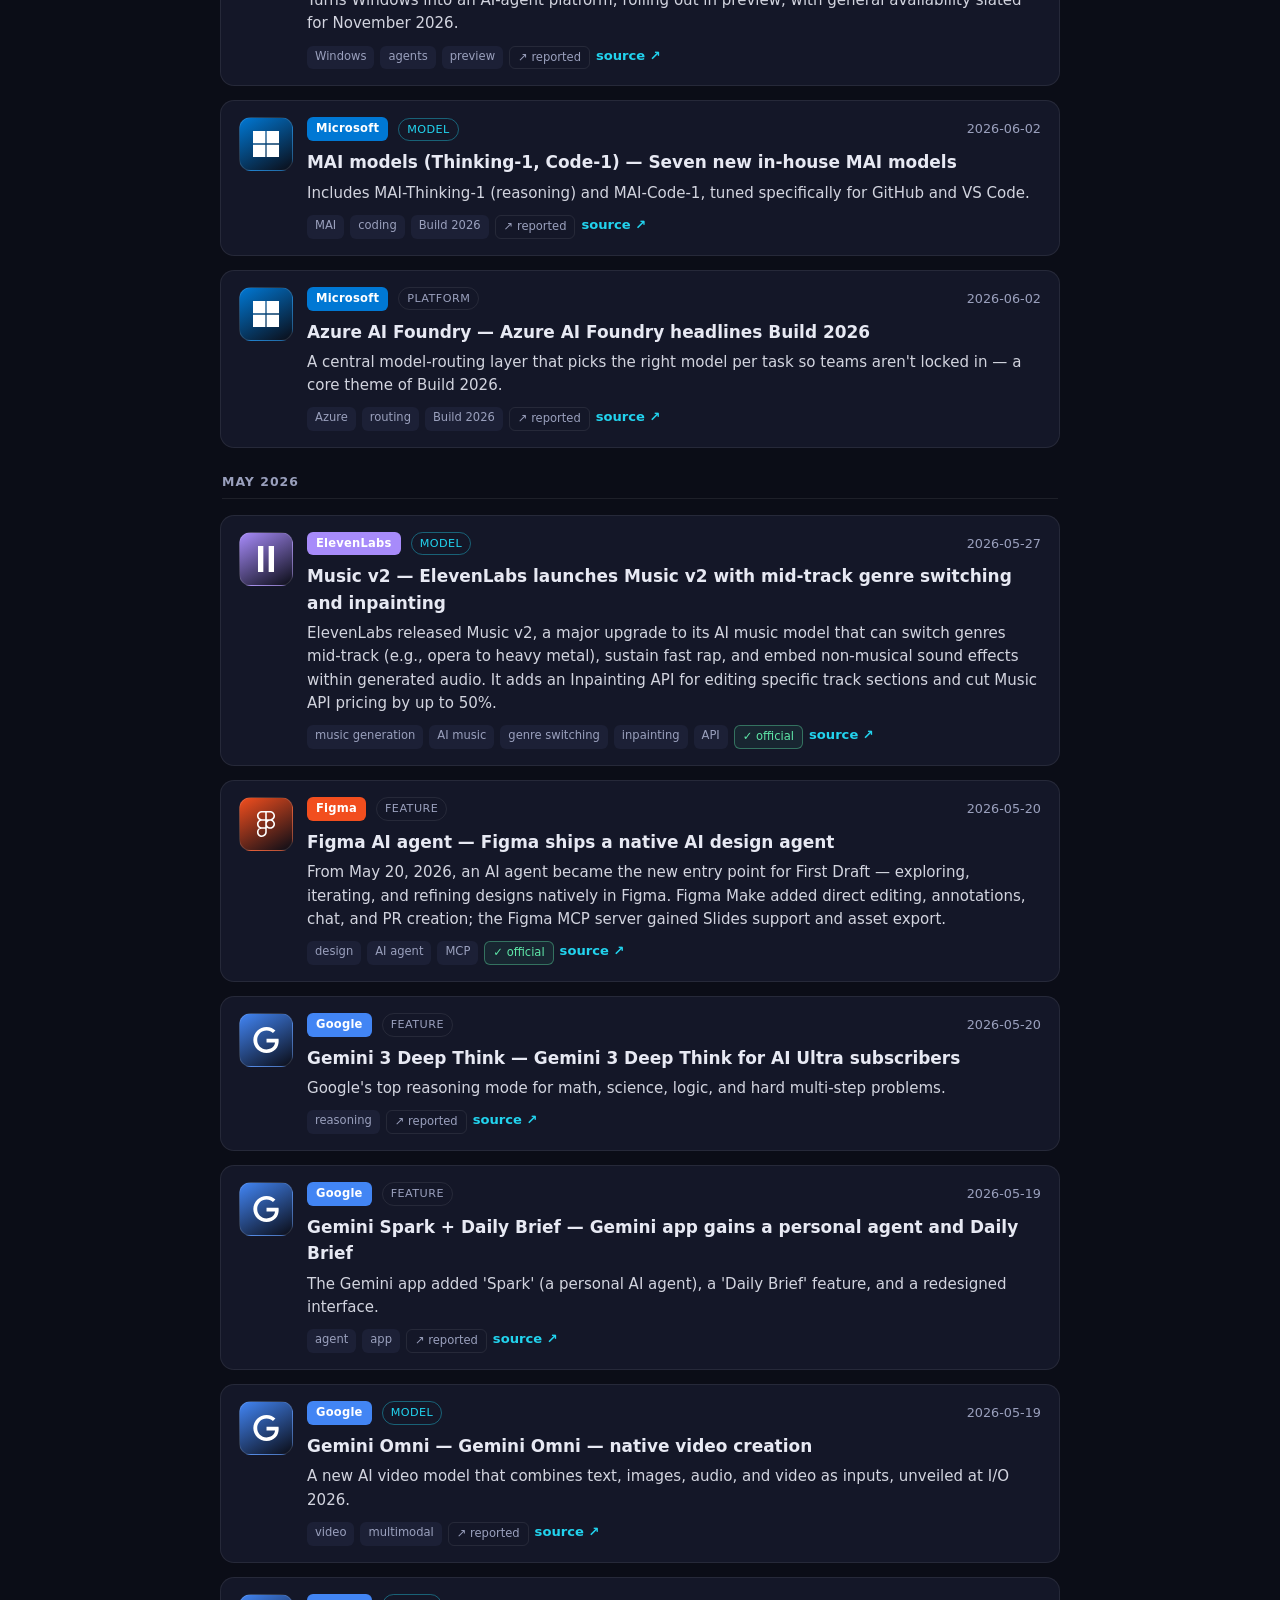
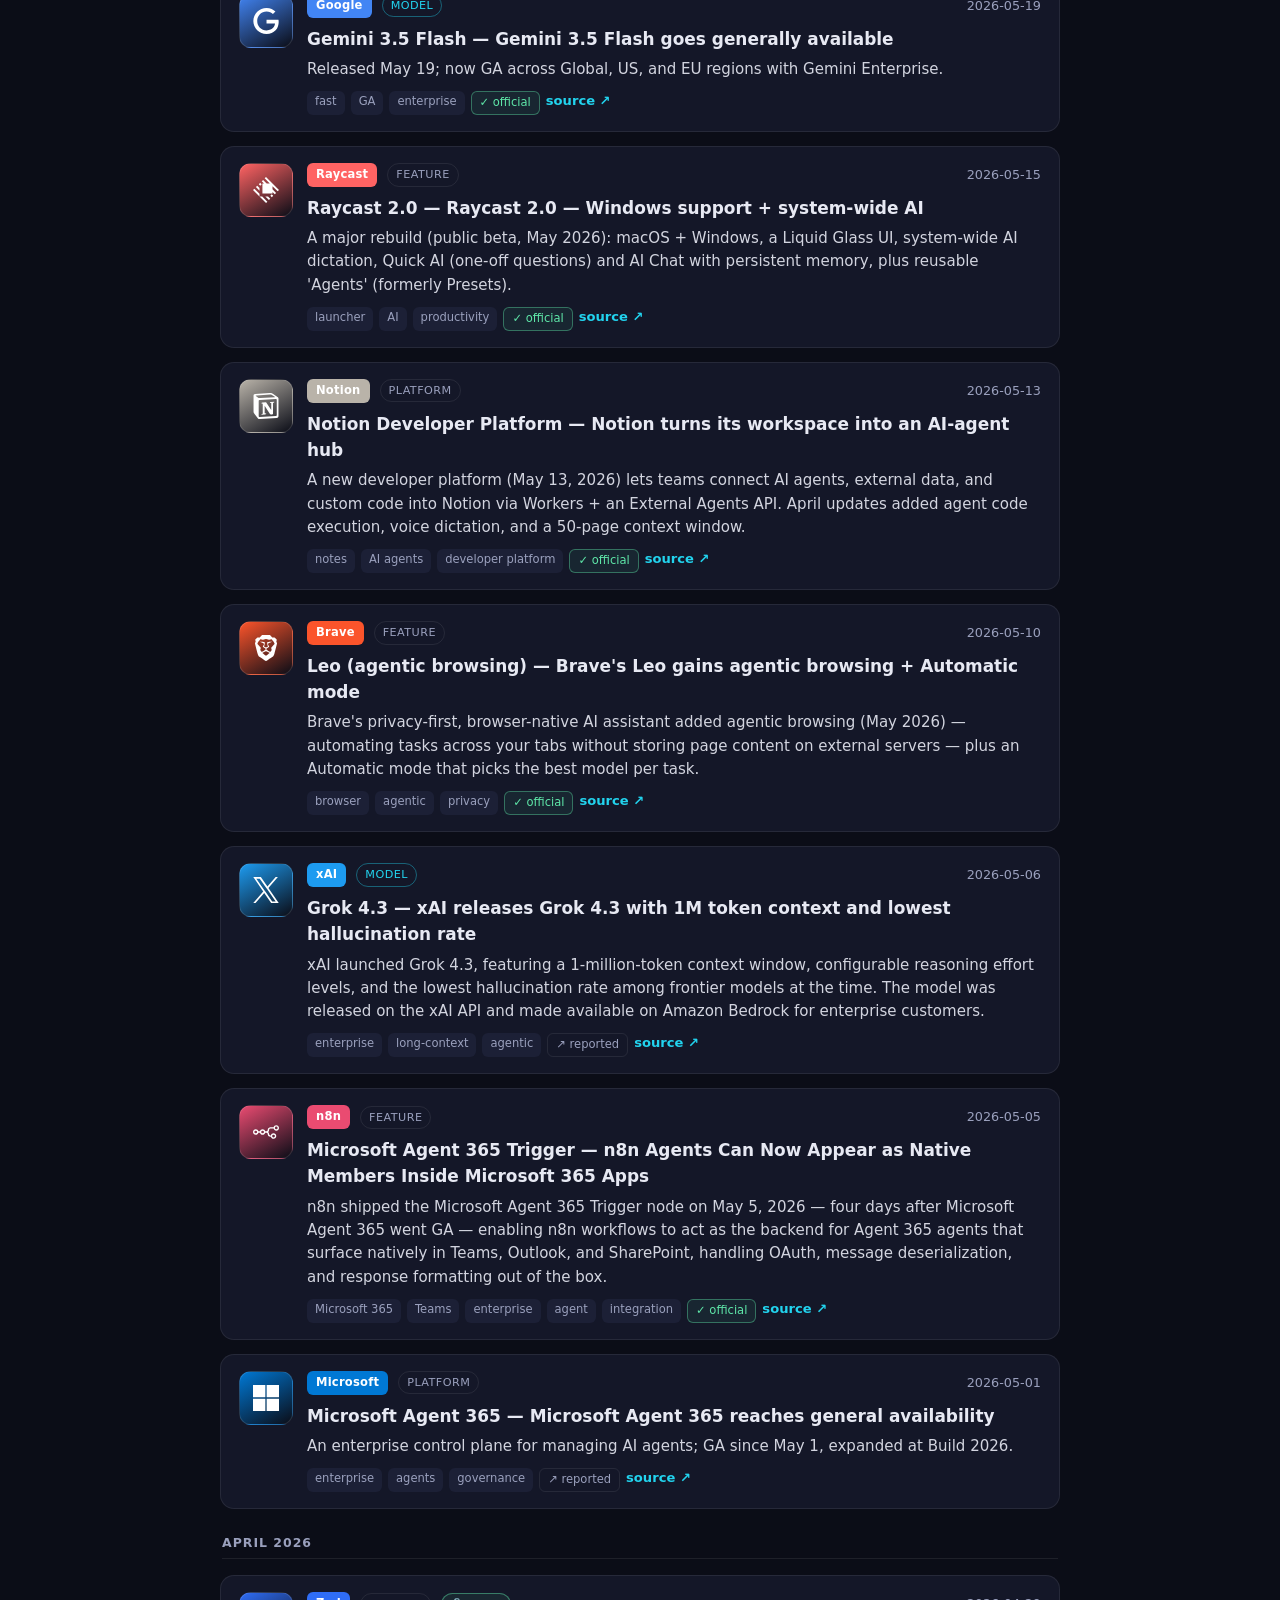
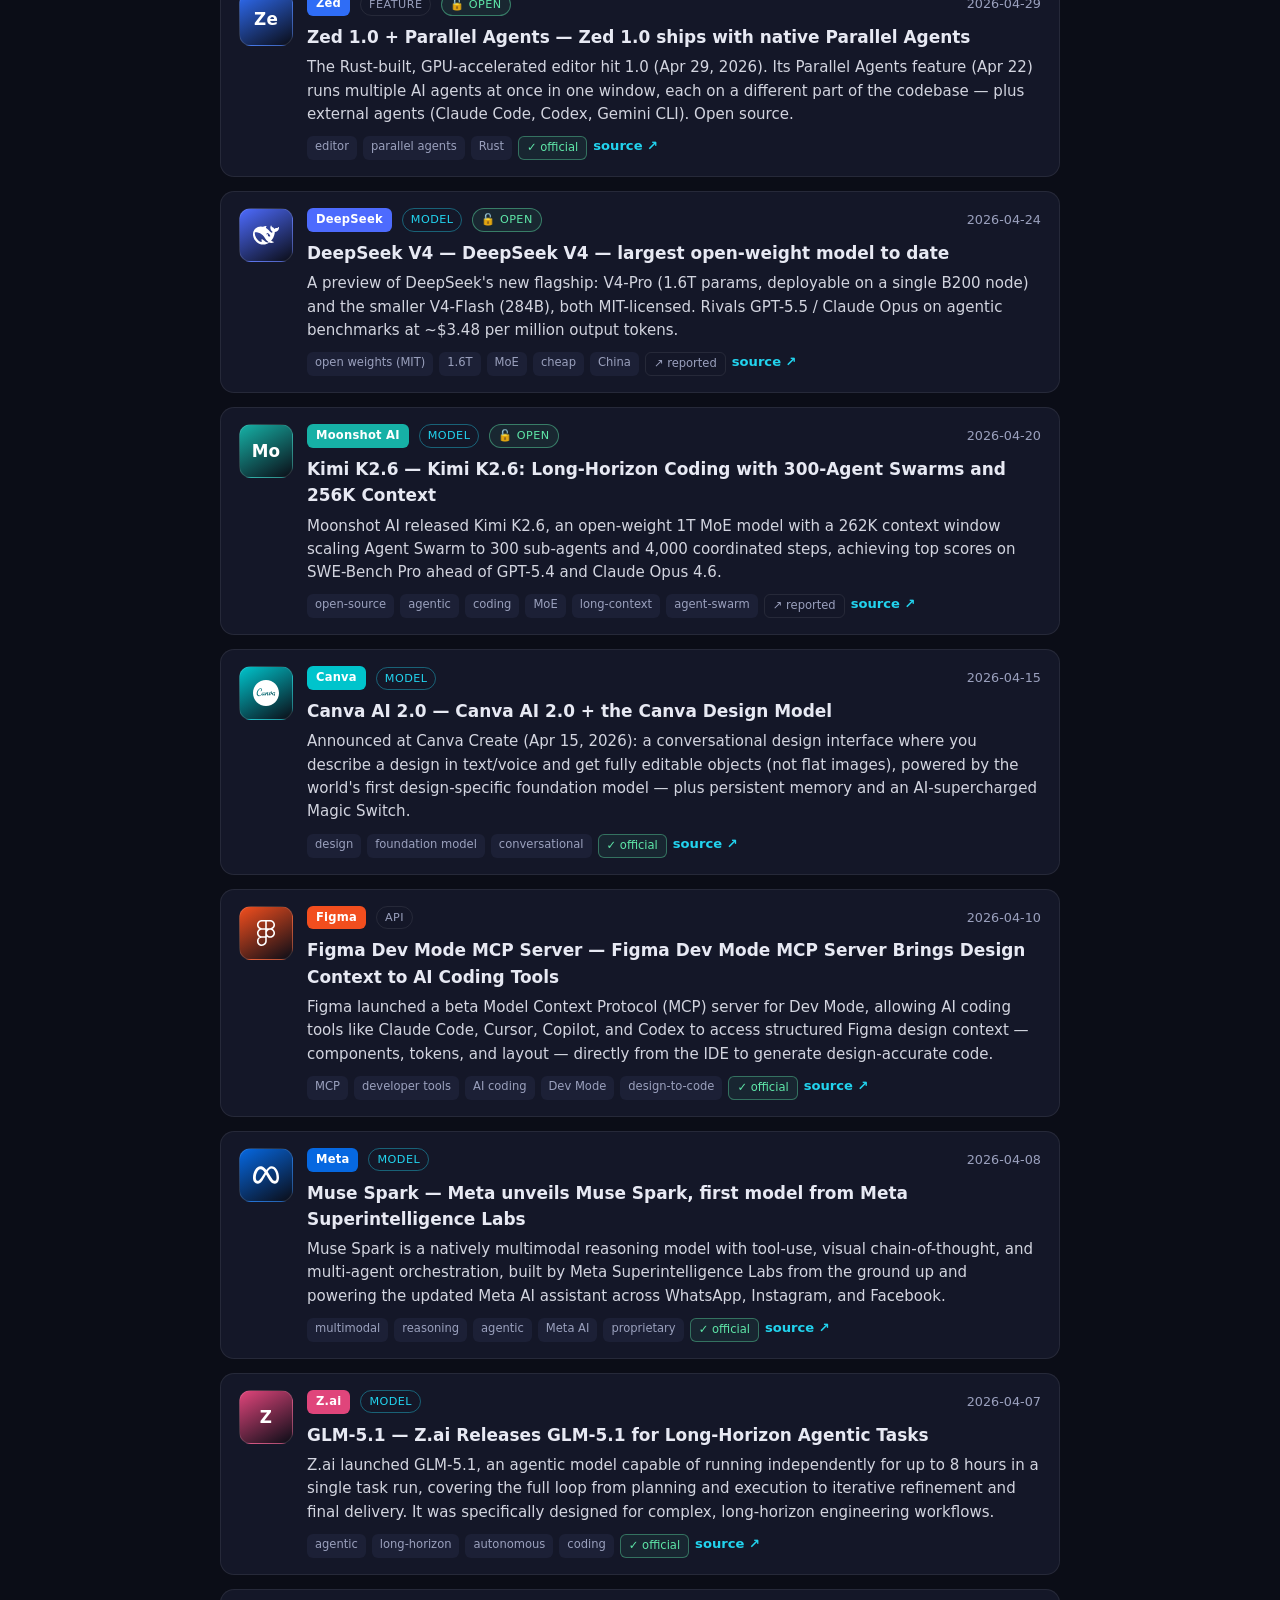
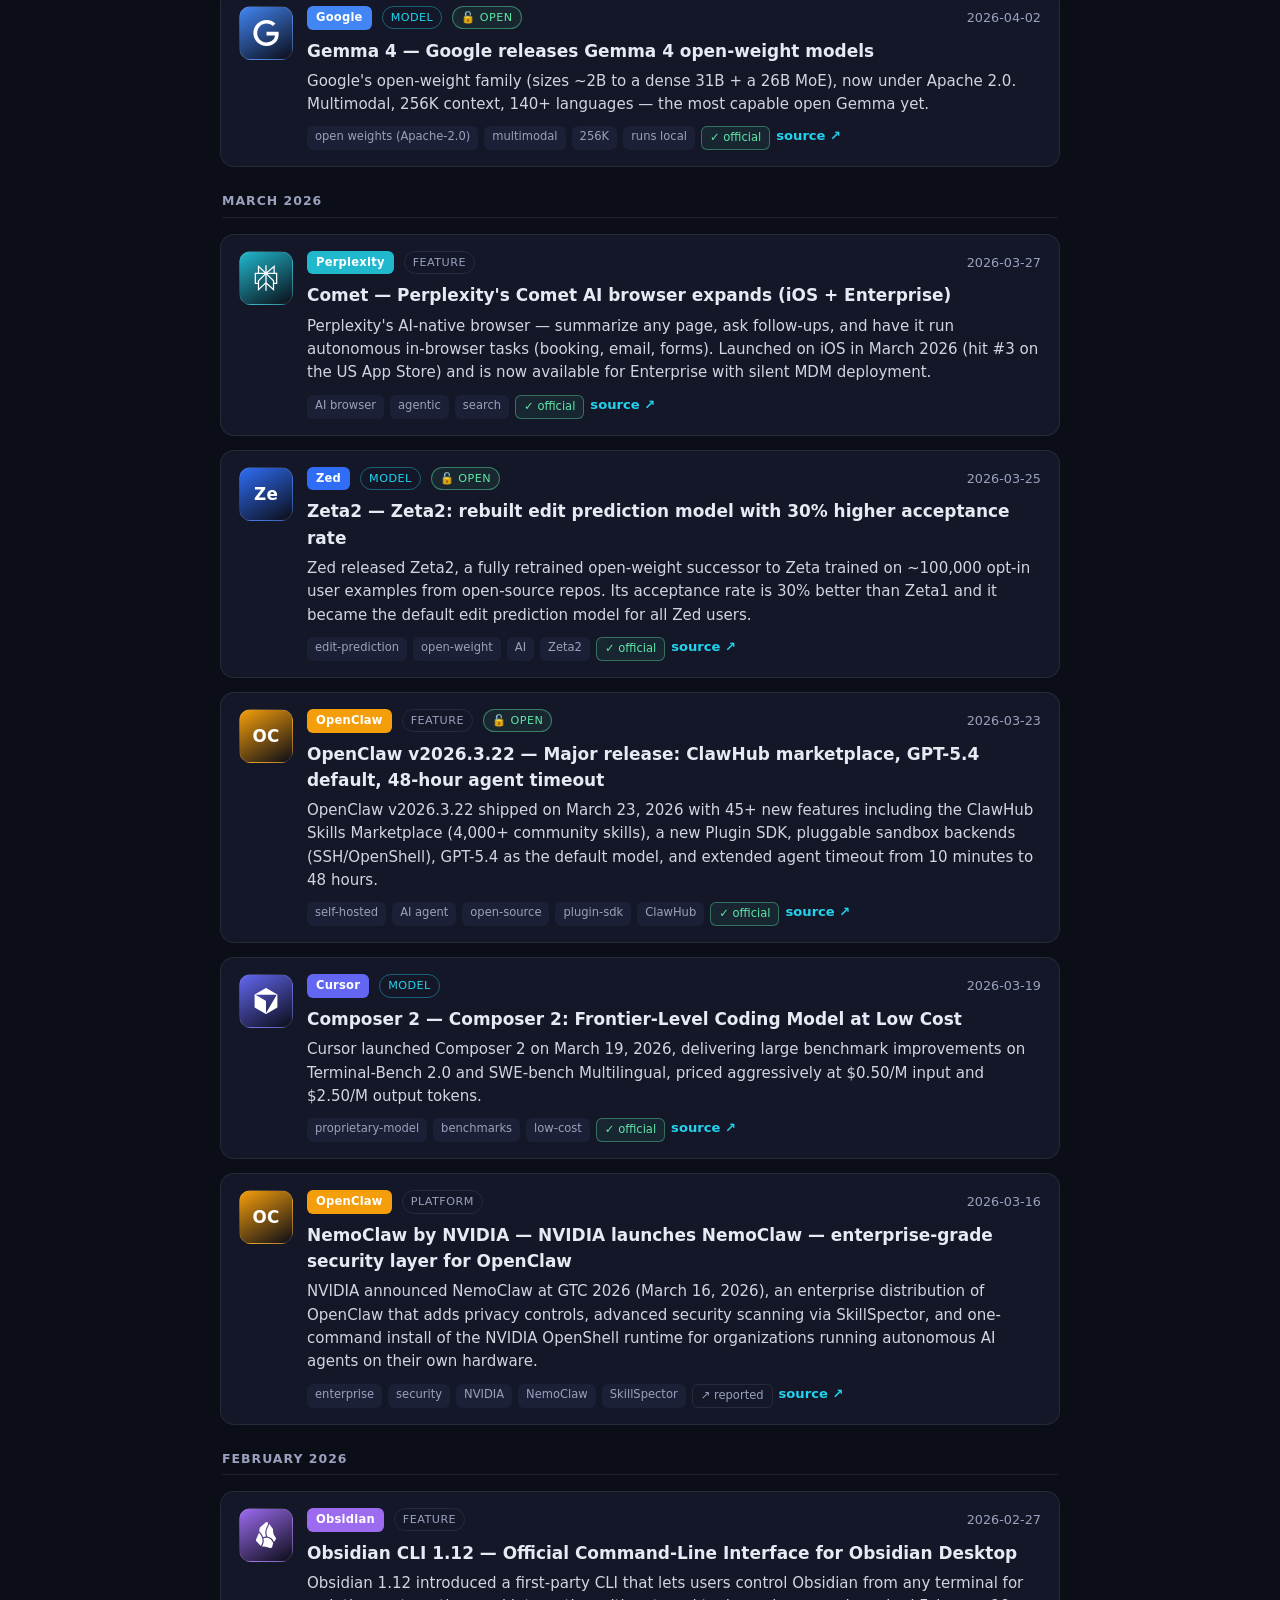
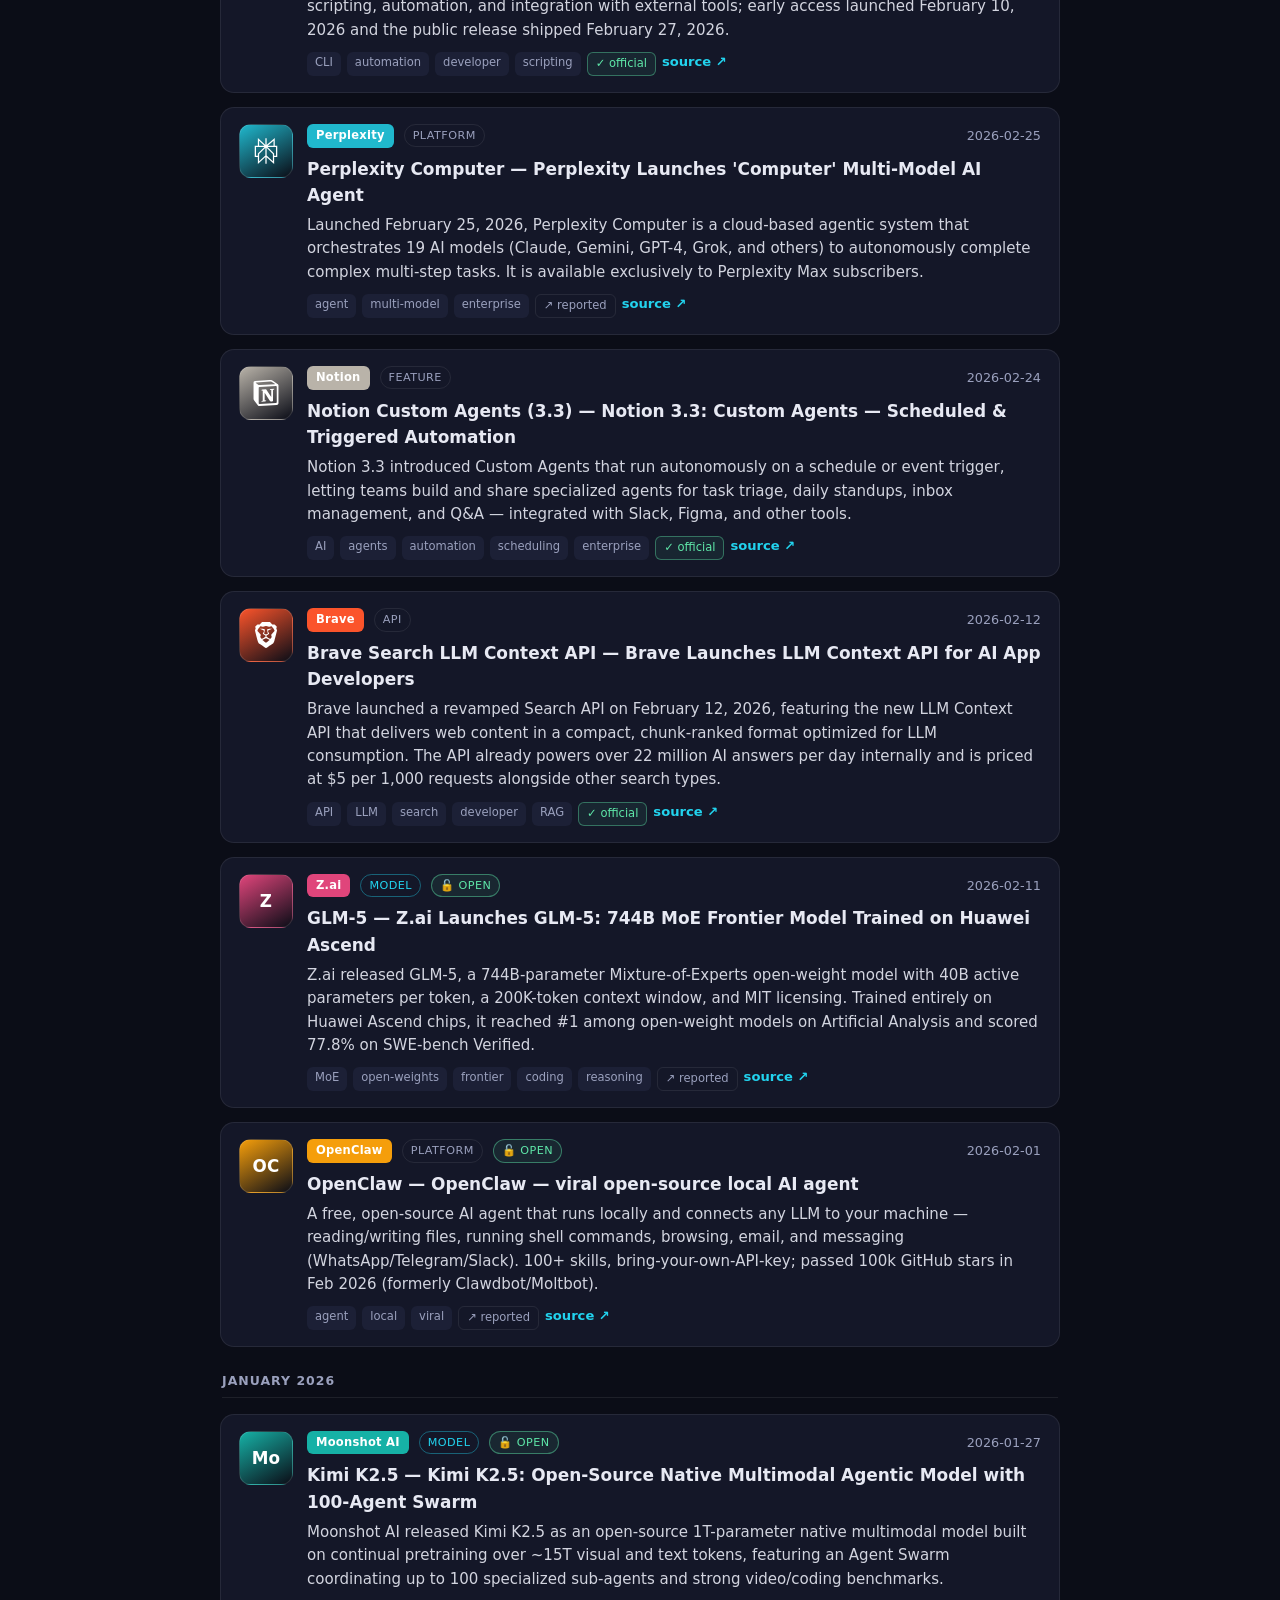
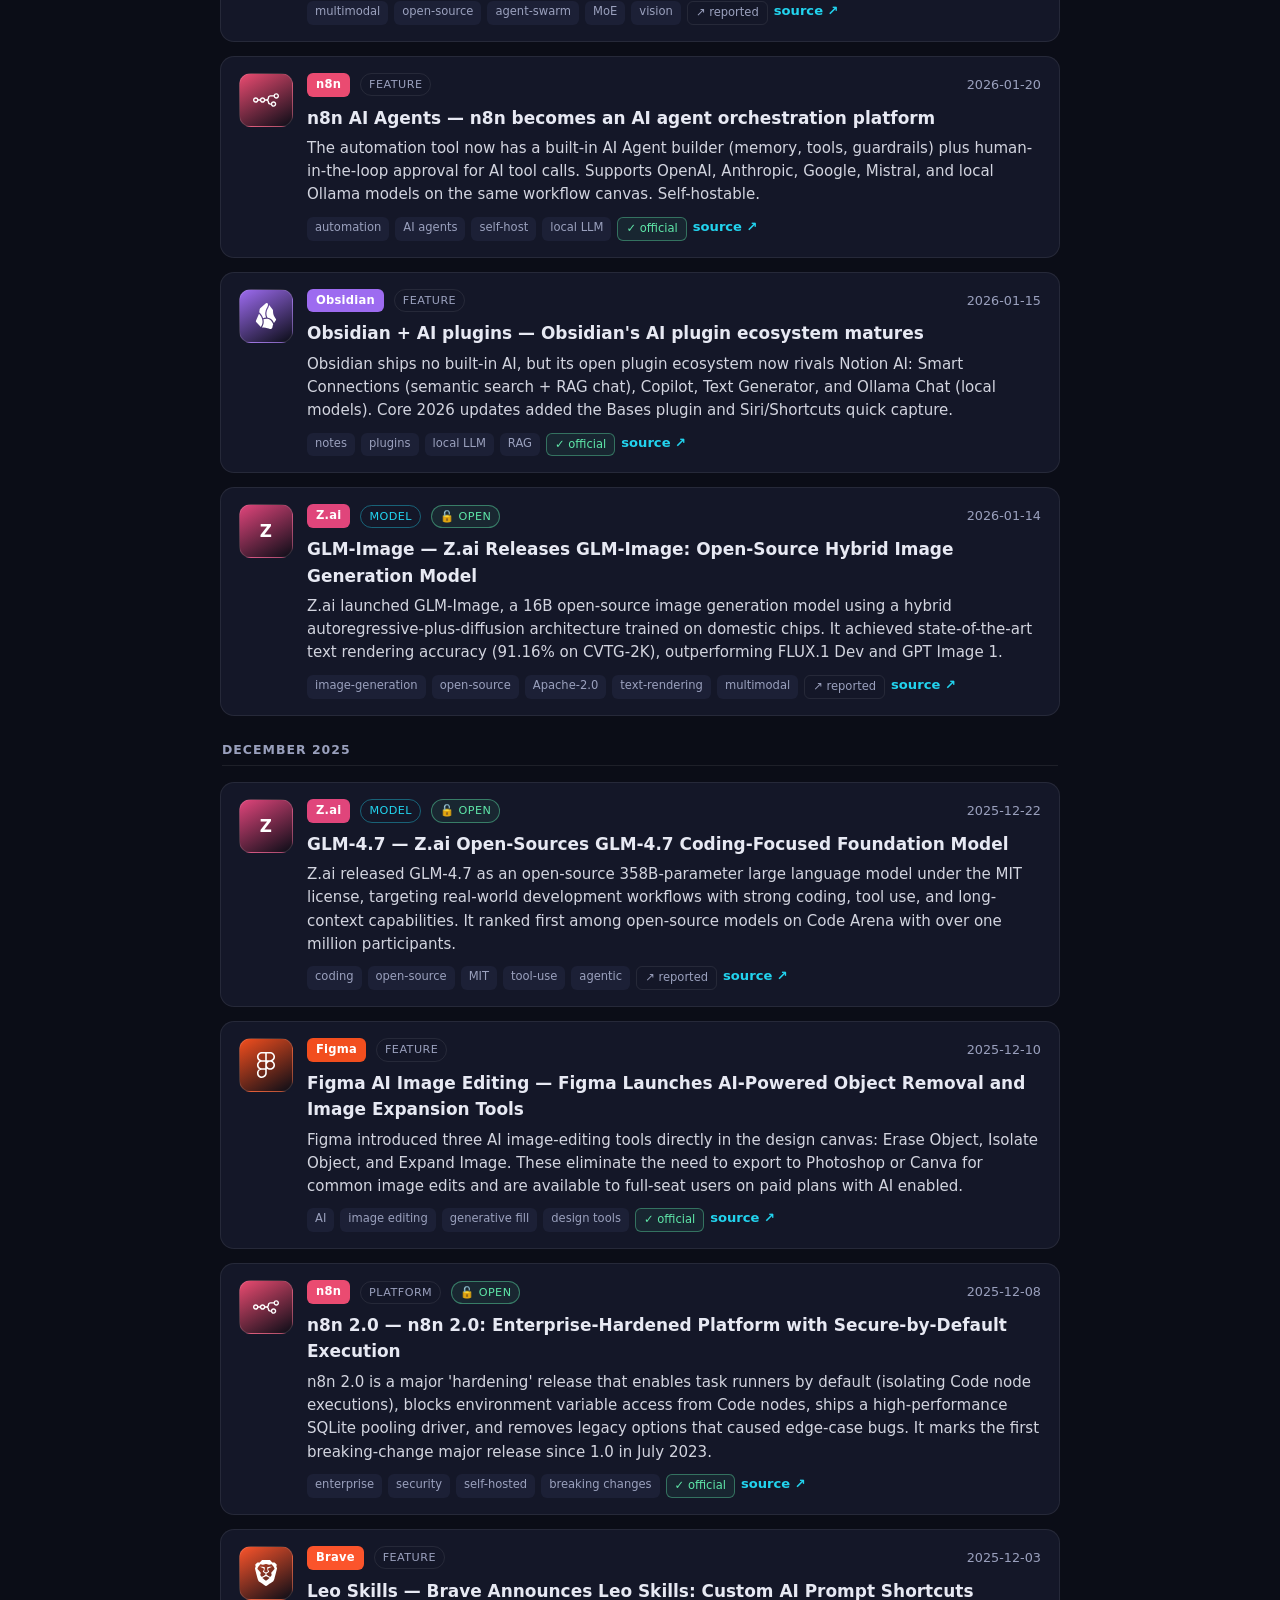
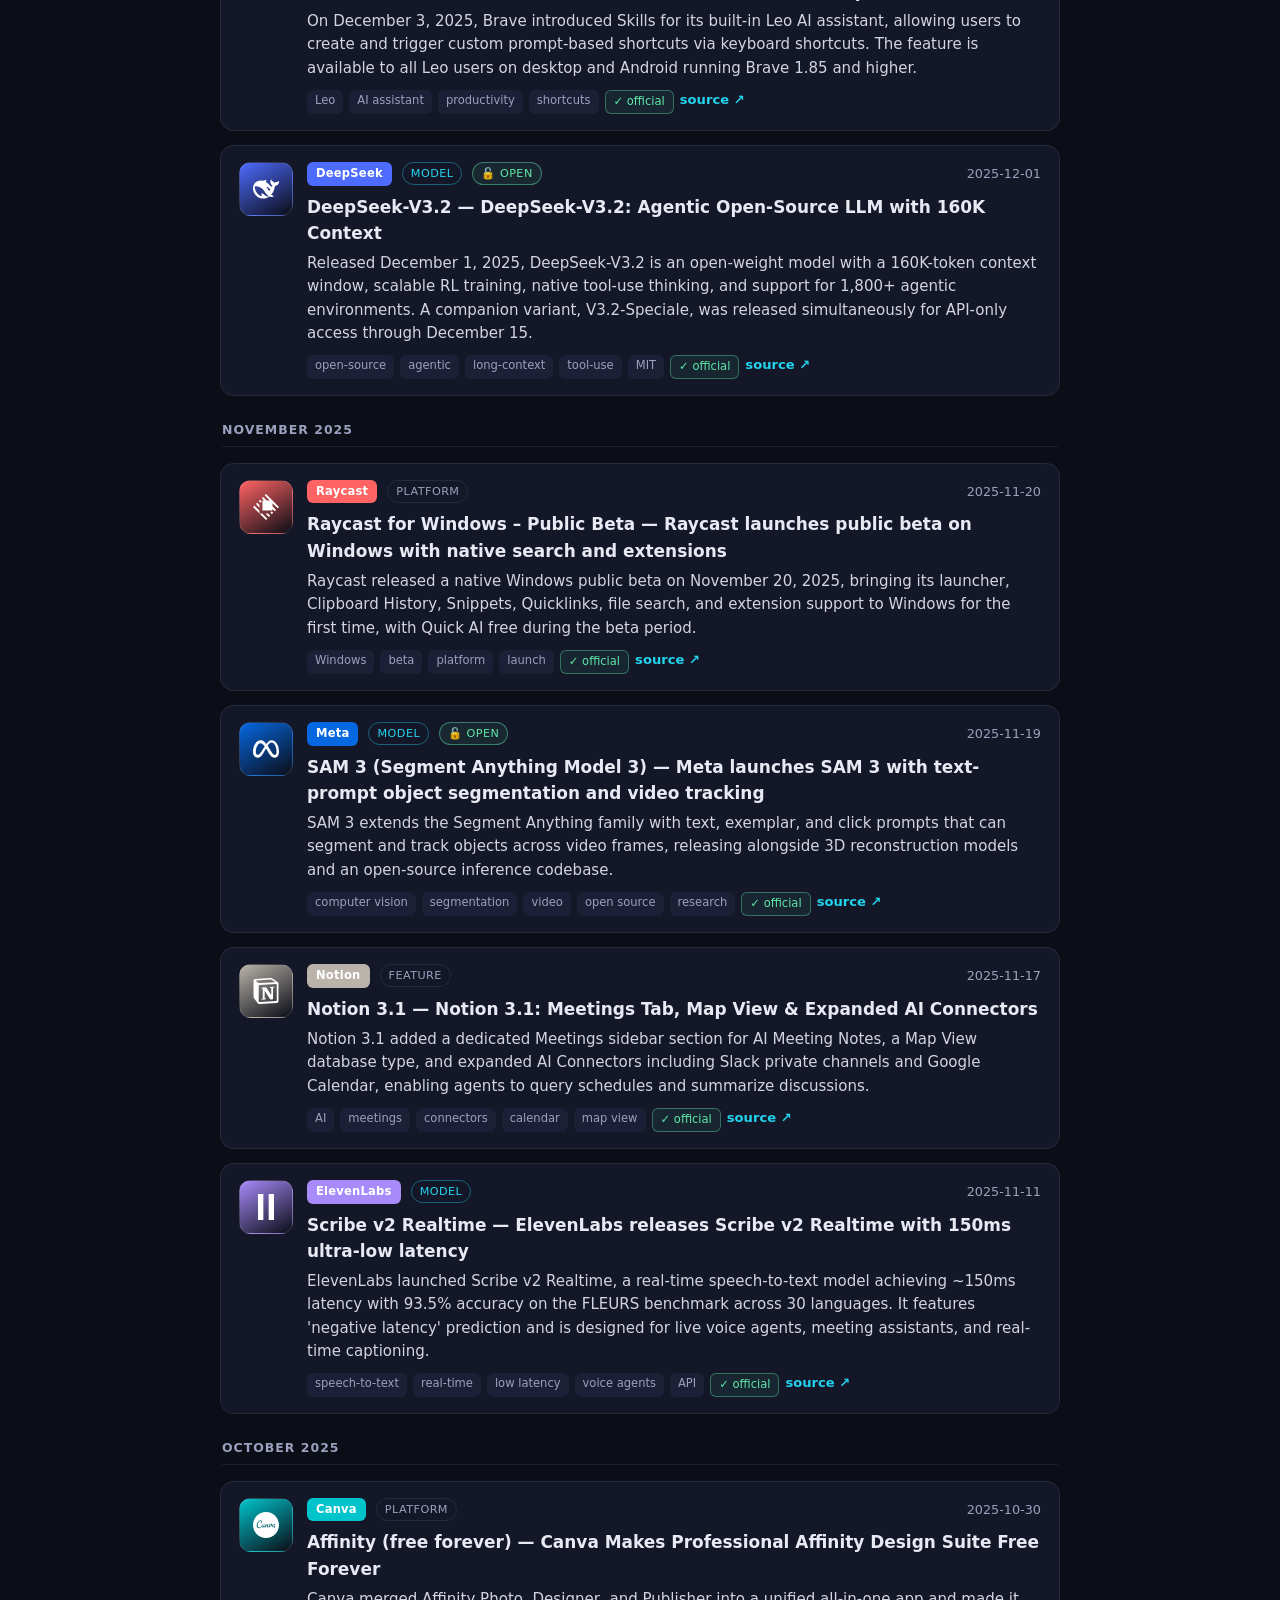
==== commit 49ae2b85: "Social share preview + shareable filter links + more sources - Favicon (satellite SVG) + OpenGraph/T" ====
--- a/site/index.html
+++ b/site/index.html
@@ -5,6 +5,19 @@
   <meta name="viewport" content="width=device-width, initial-scale=1.0" />
   <title>AI Release Radar — every AI release worth knowing</title>
   <meta name="description" content="A structured, source-cited tracker of AI models, tools & apps we follow — from the big labs (Anthropic, OpenAI, Google) to the tools we use (Perplexity, Cursor, and more)." />
+  <link rel="icon" href="favicon.svg" type="image/svg+xml" />
+
+  <!-- Social share preview -->
+  <meta property="og:type" content="website" />
+  <meta property="og:title" content="AI Release Radar" />
+  <meta property="og:description" content="Every AI release worth knowing — from the big labs to the tools we actually use. Structured, source-cited, auto-updated daily." />
+  <meta property="og:url" content="https://koha1312.github.io/ai-release-radar/" />
+  <meta property="og:image" content="https://koha1312.github.io/ai-release-radar/og.png" />
+  <meta name="twitter:card" content="summary_large_image" />
+  <meta name="twitter:title" content="AI Release Radar" />
+  <meta name="twitter:description" content="Every AI release worth knowing — labs + the tools we use. Auto-updated daily." />
+  <meta name="twitter:image" content="https://koha1312.github.io/ai-release-radar/og.png" />
+
   <link rel="stylesheet" href="style.css" />
 </head>
 <body>
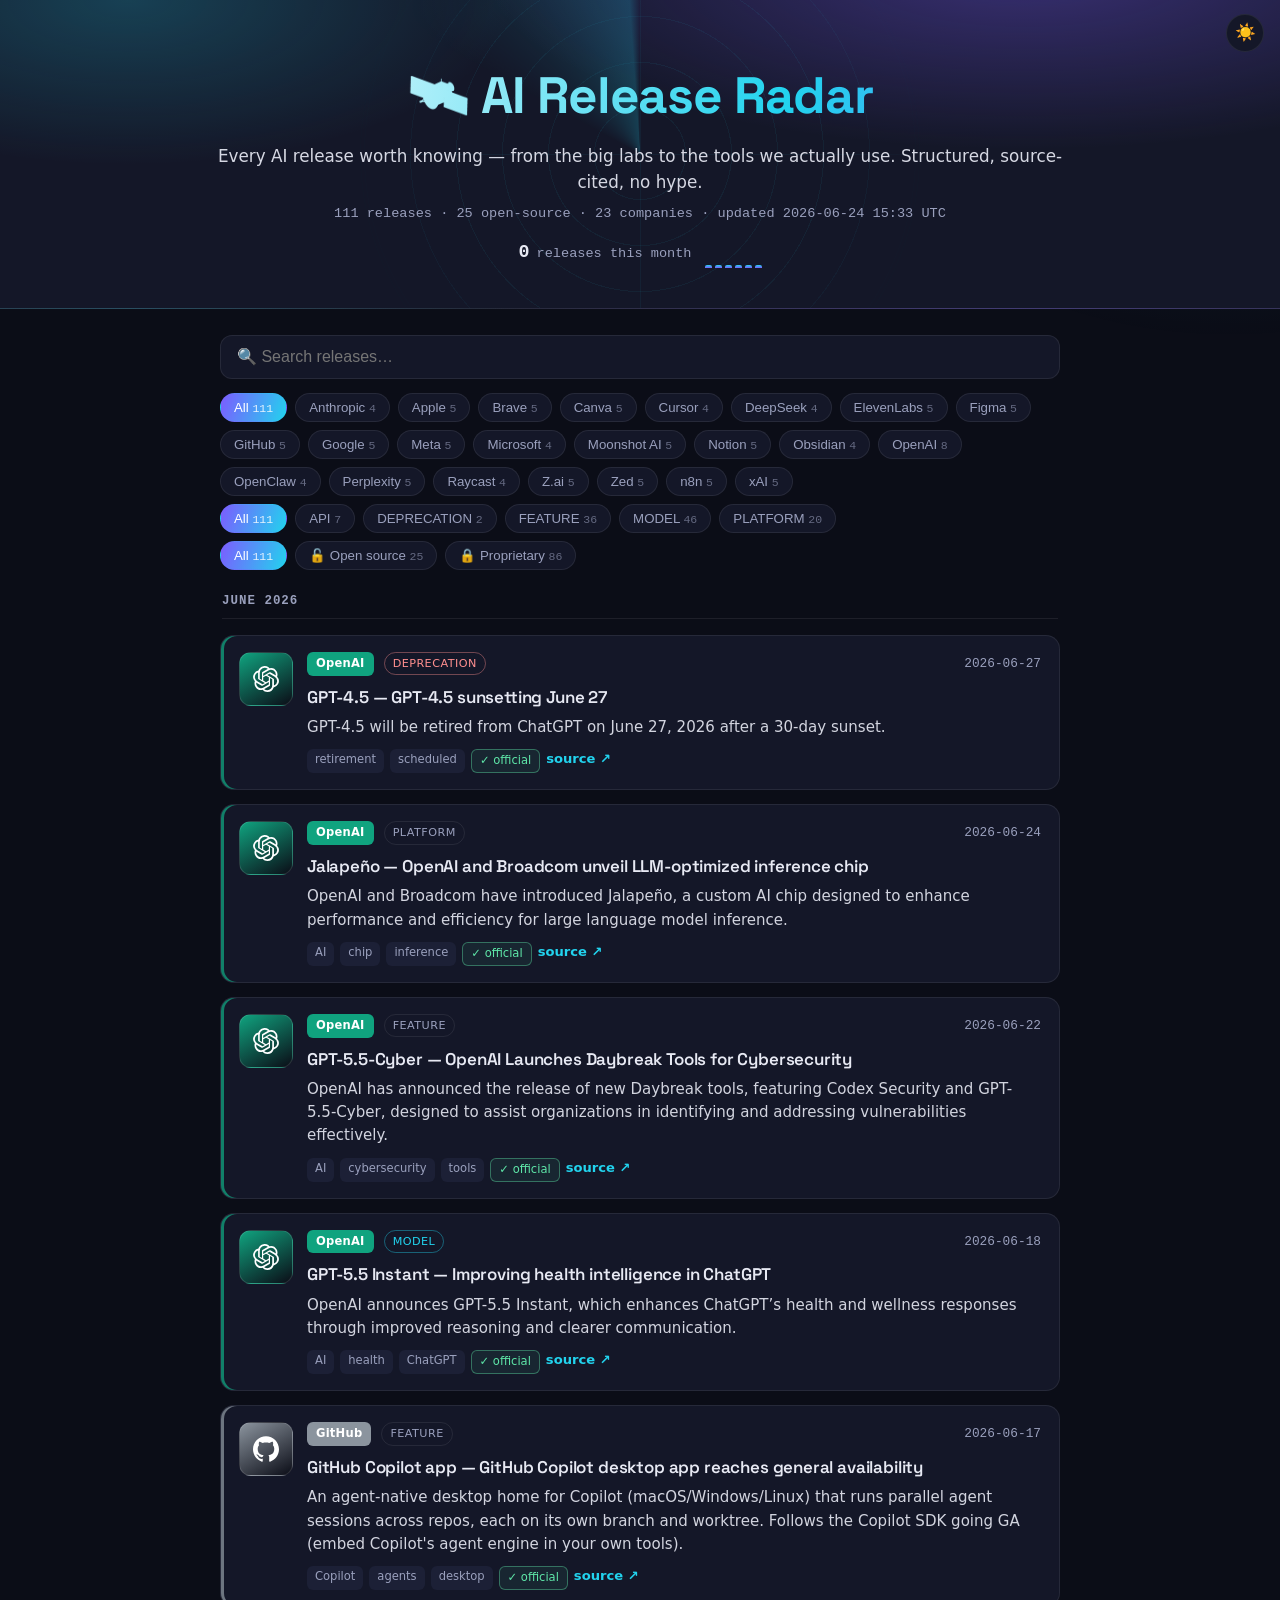
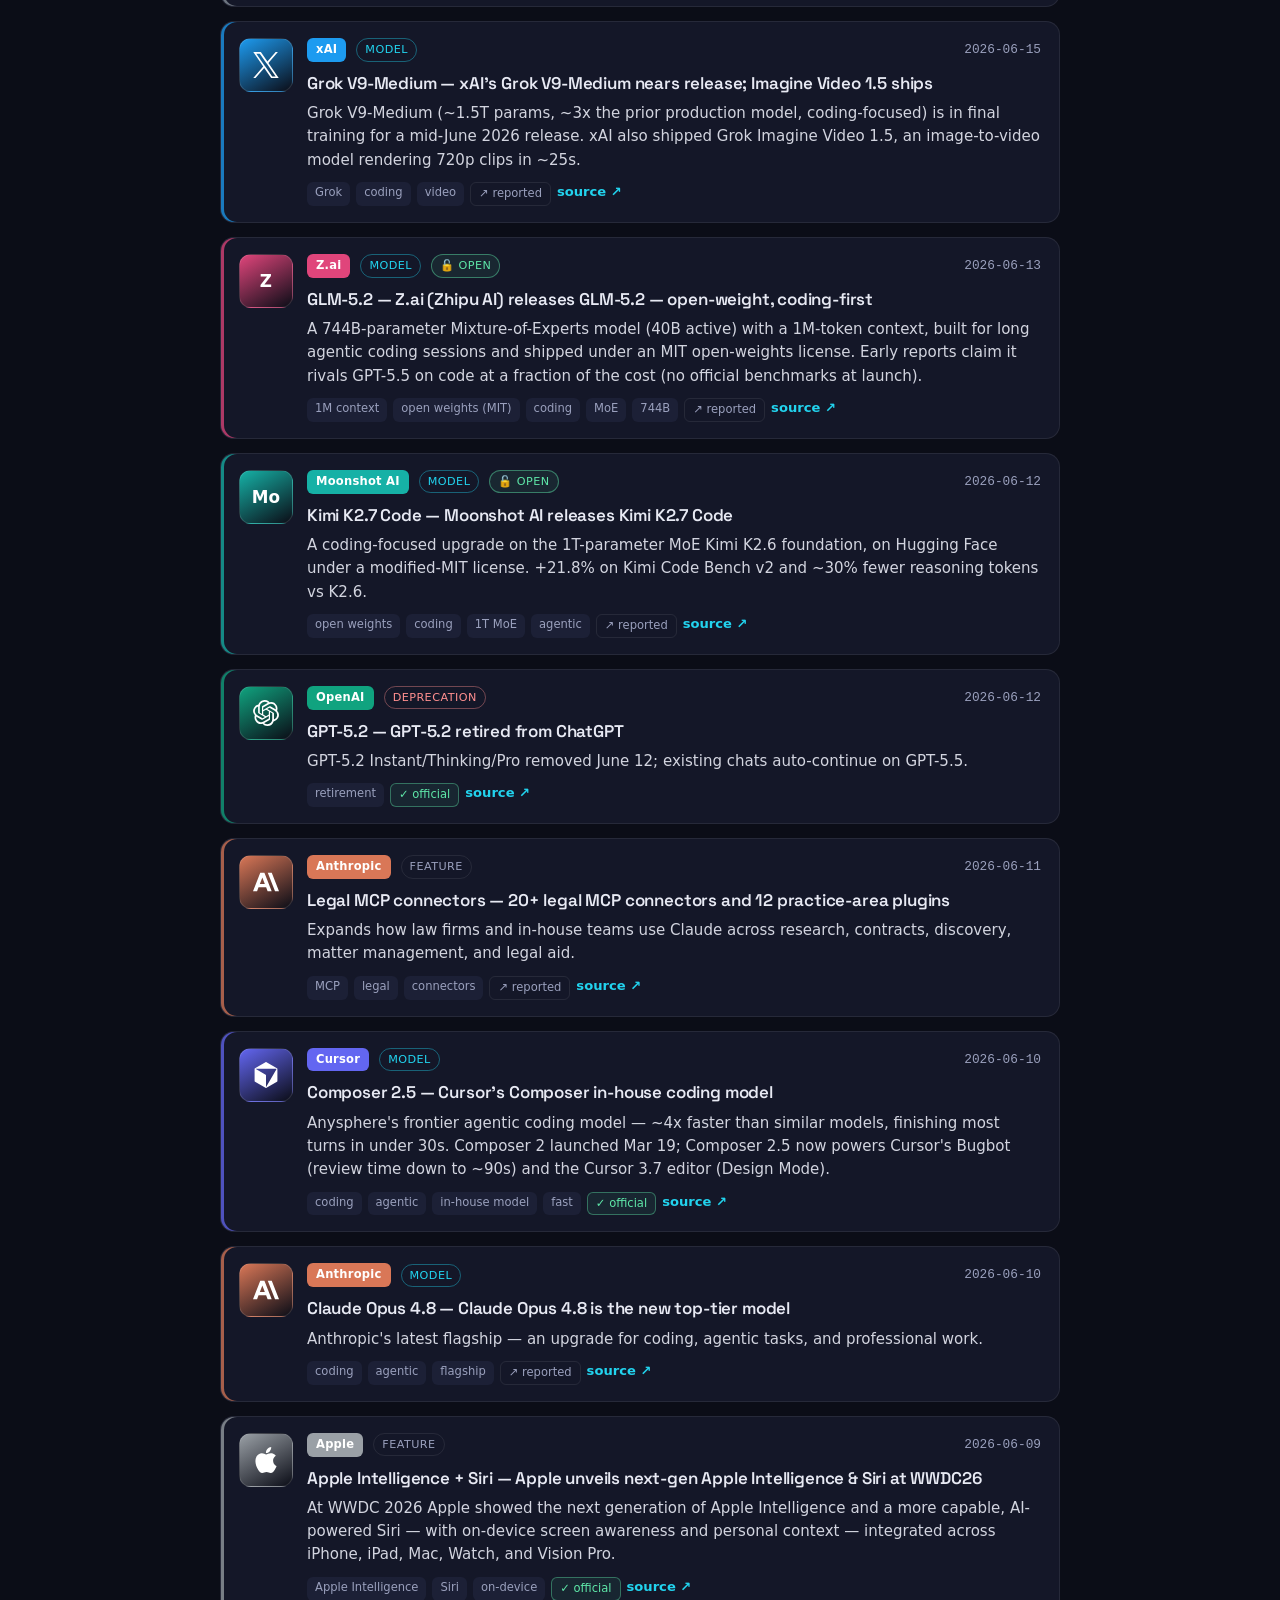
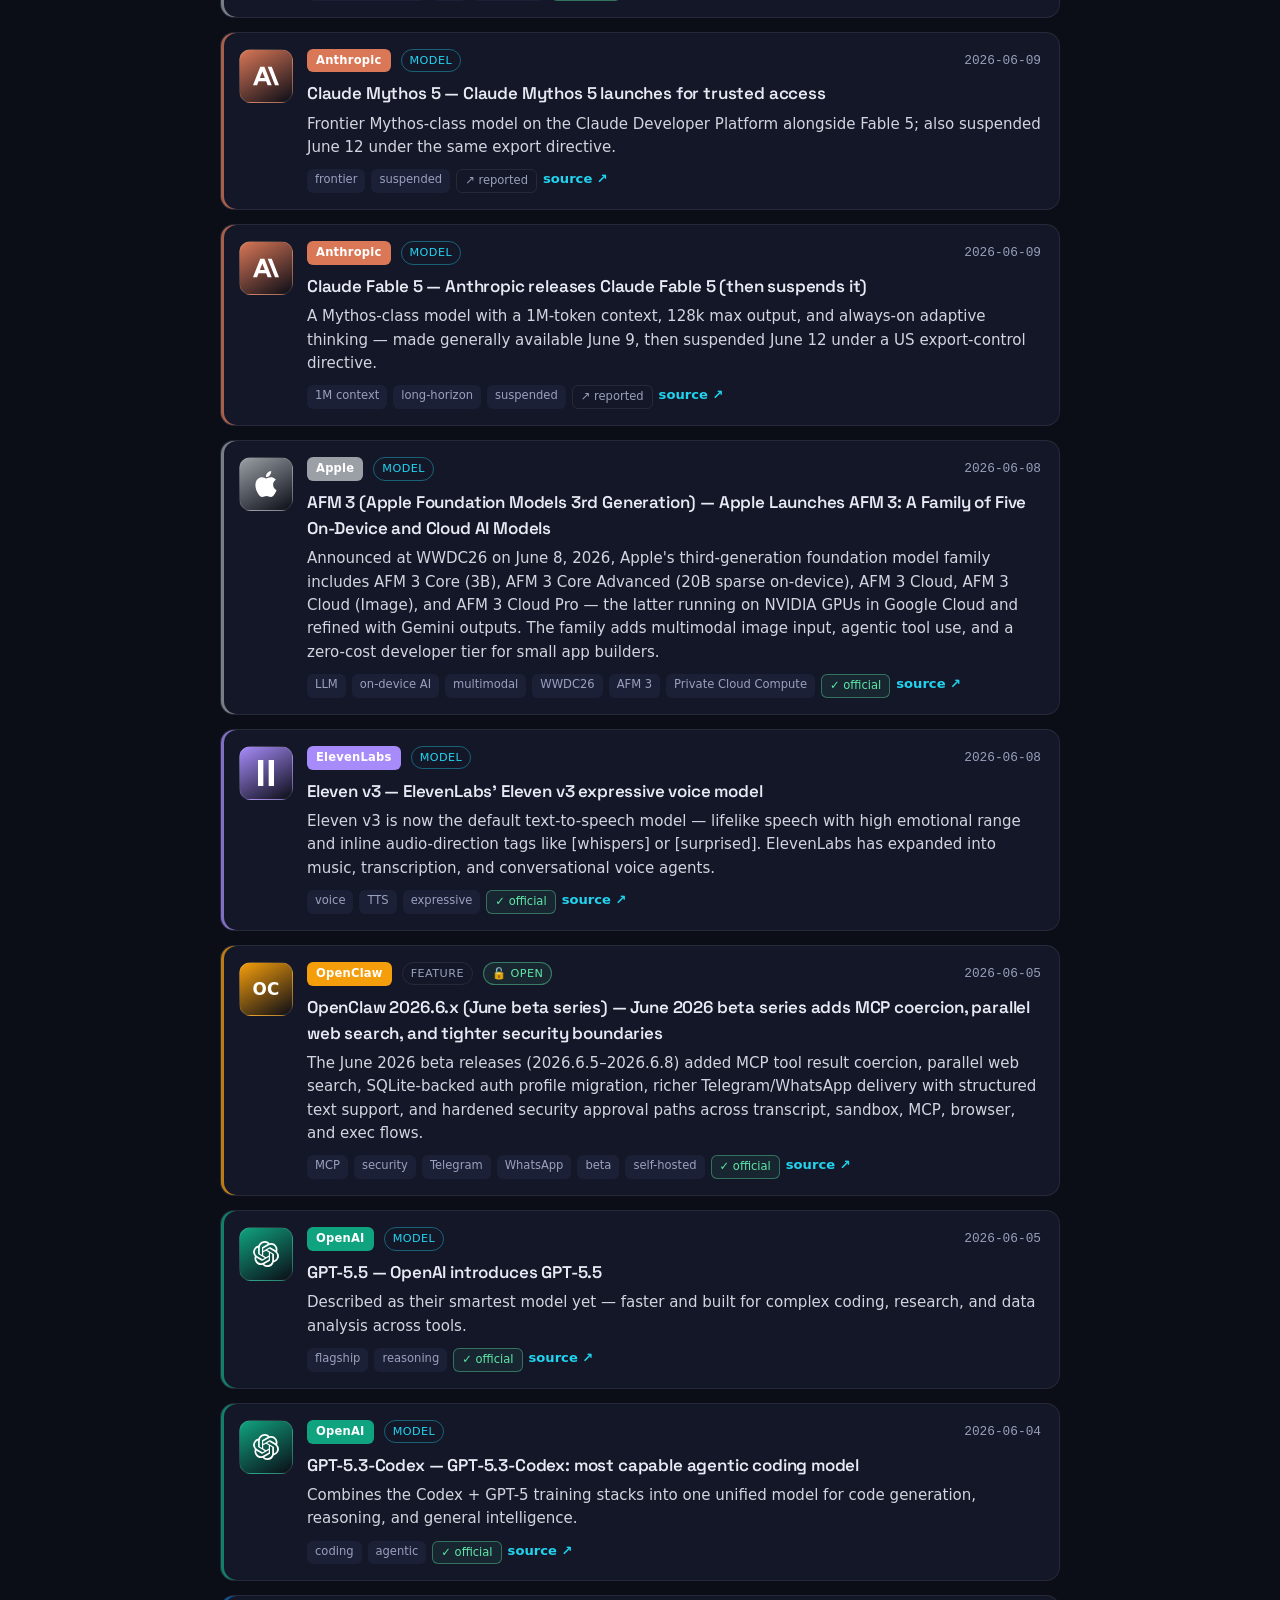
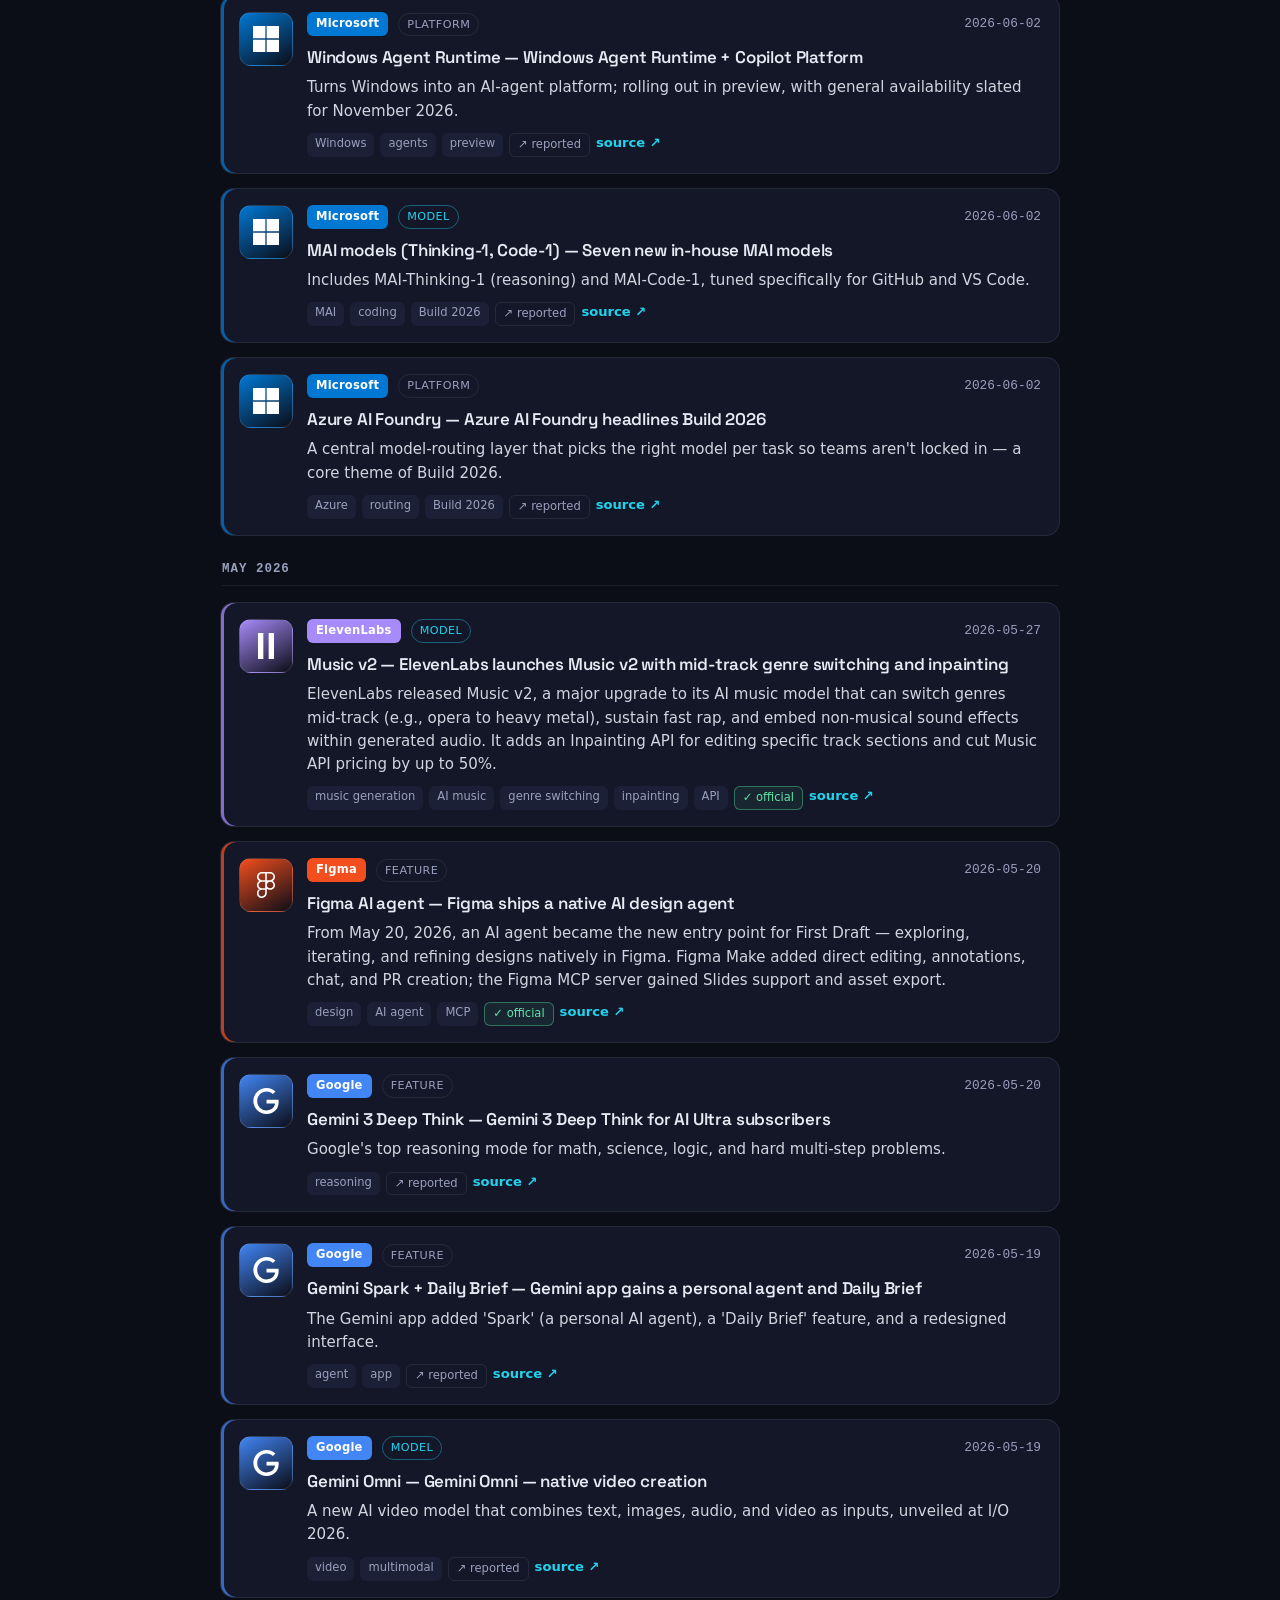
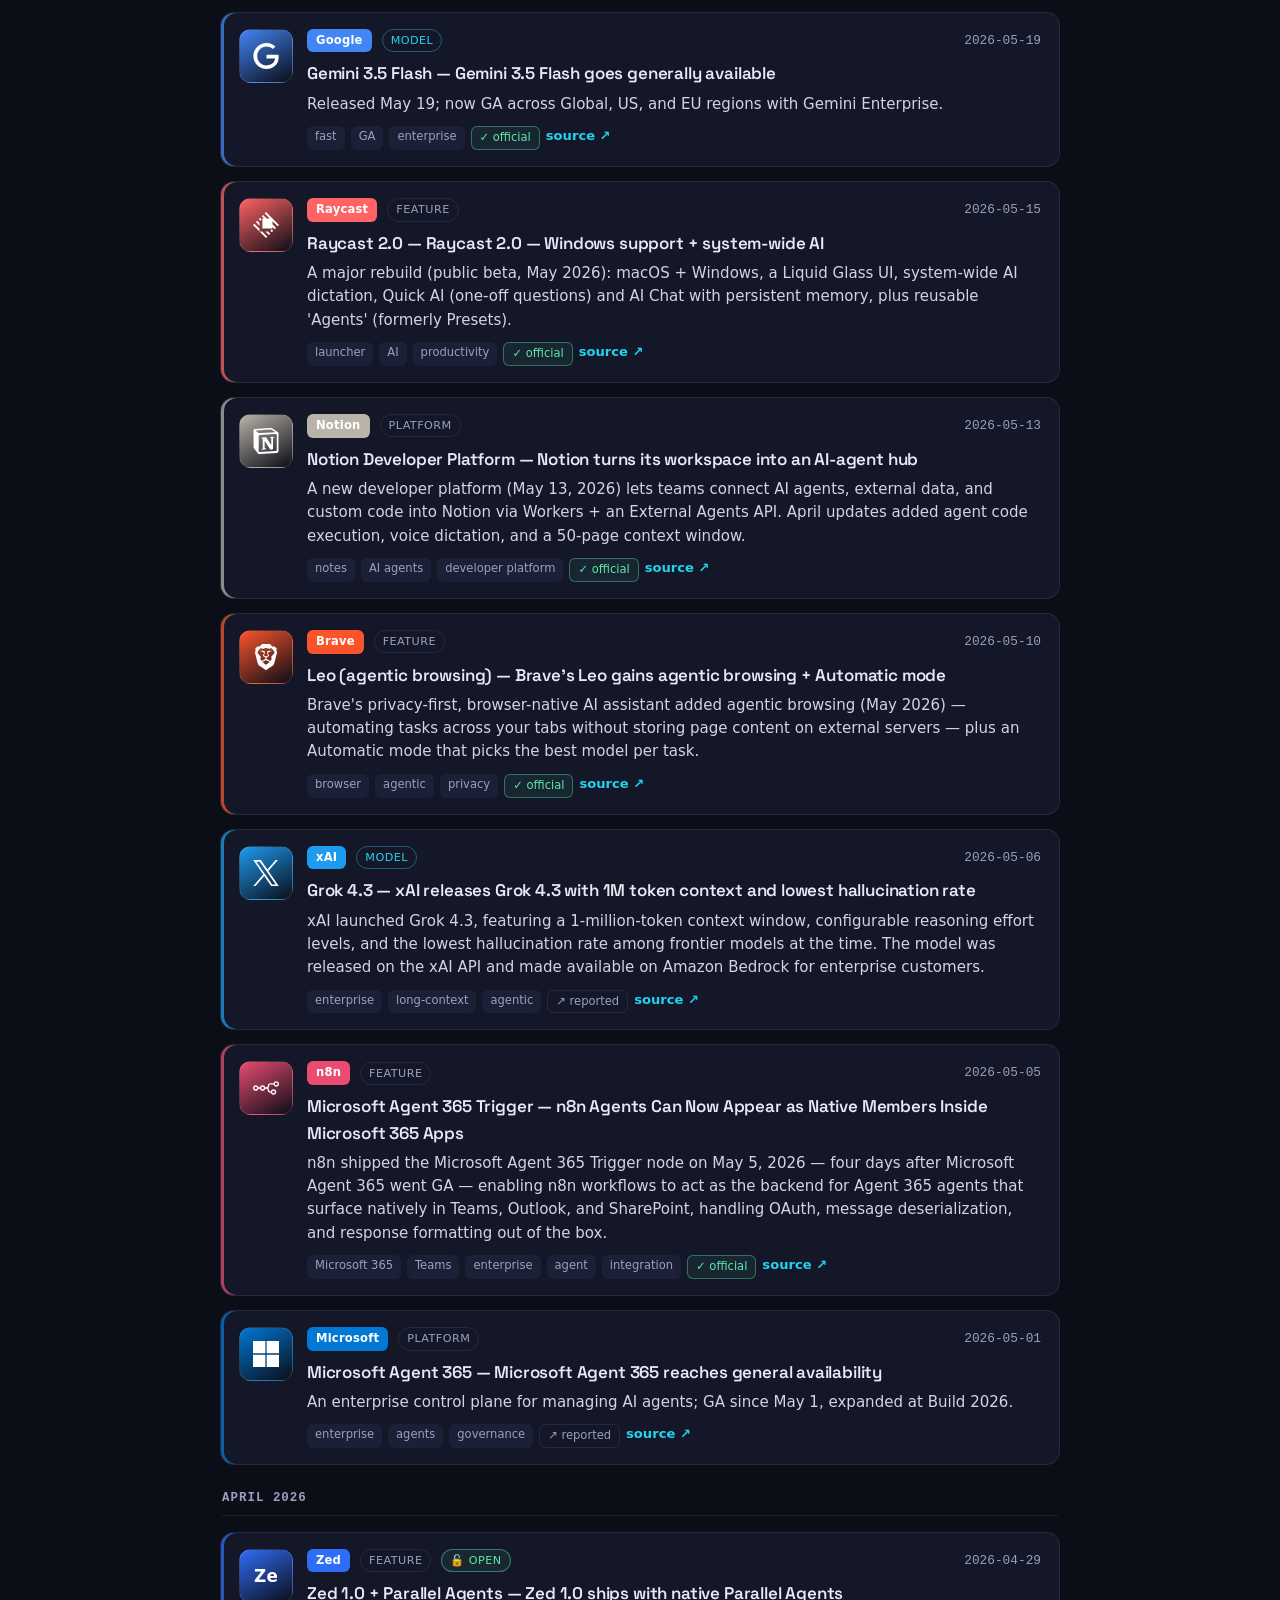
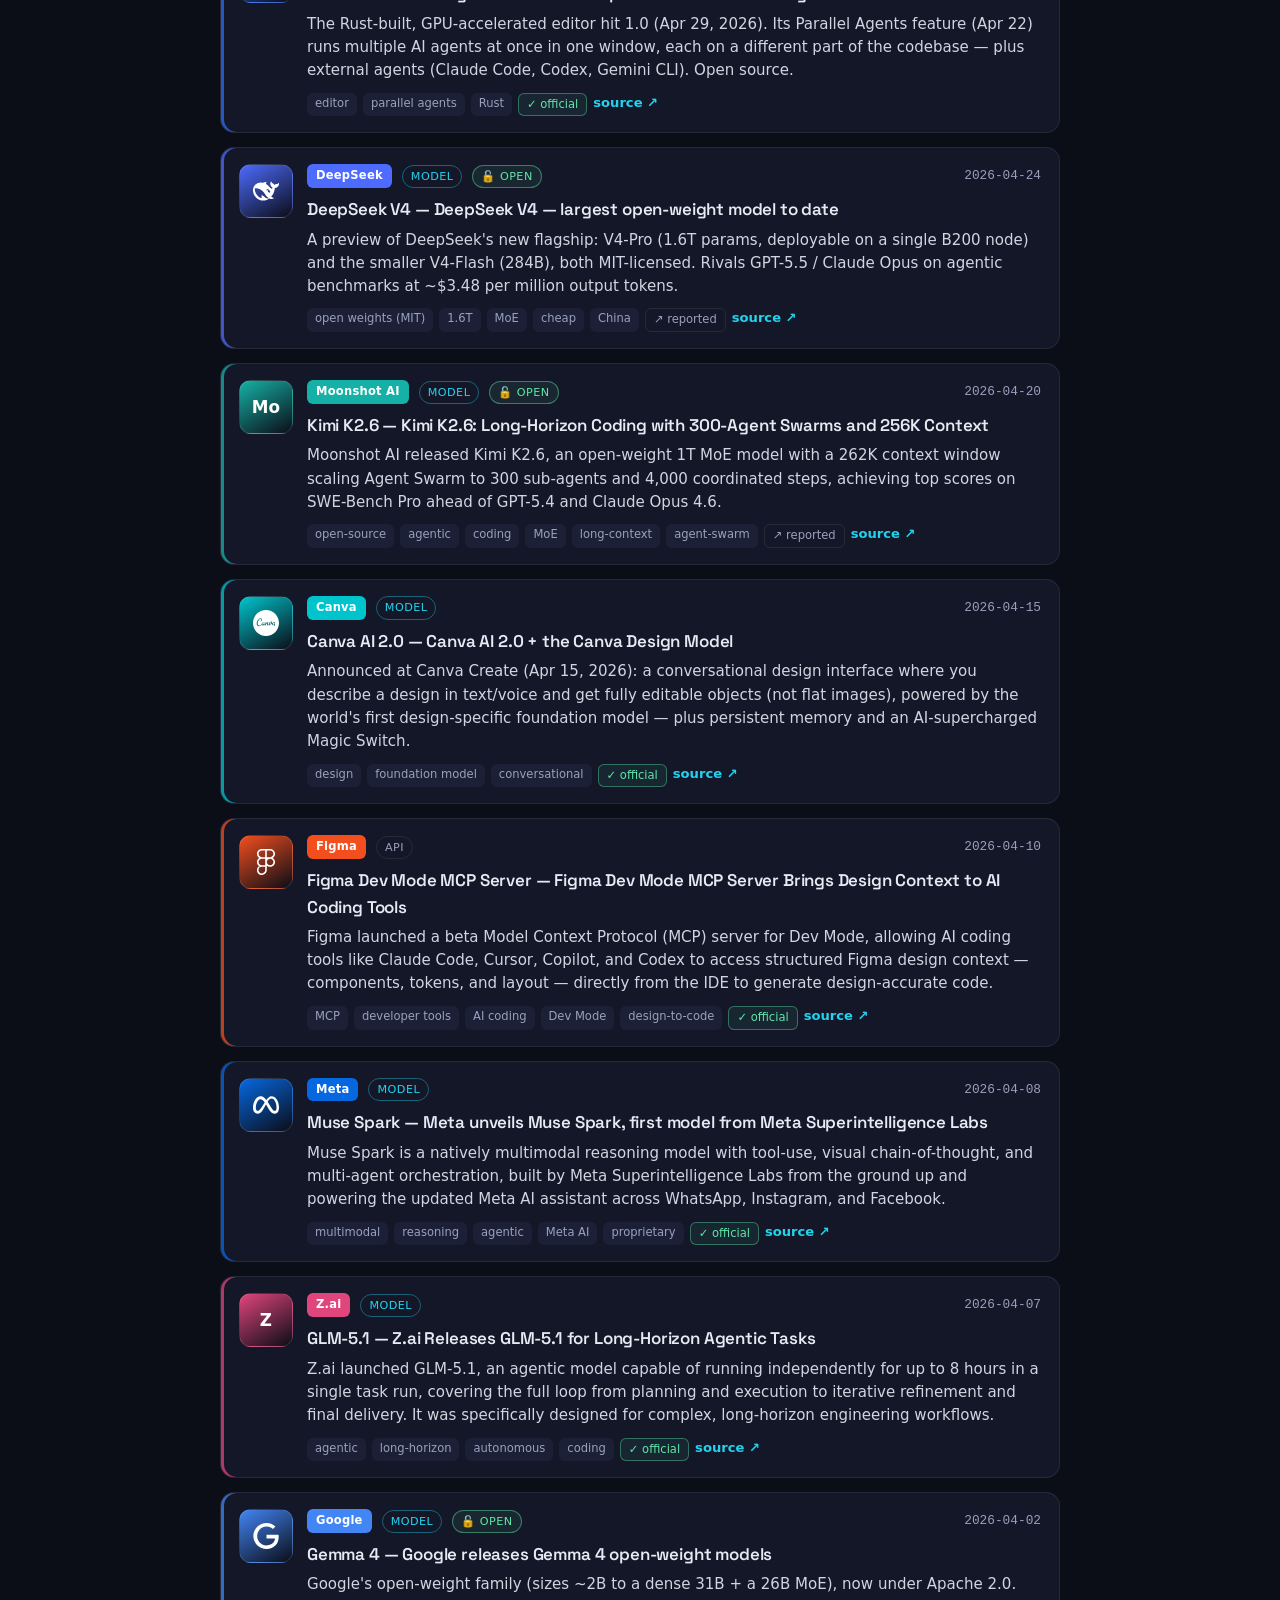
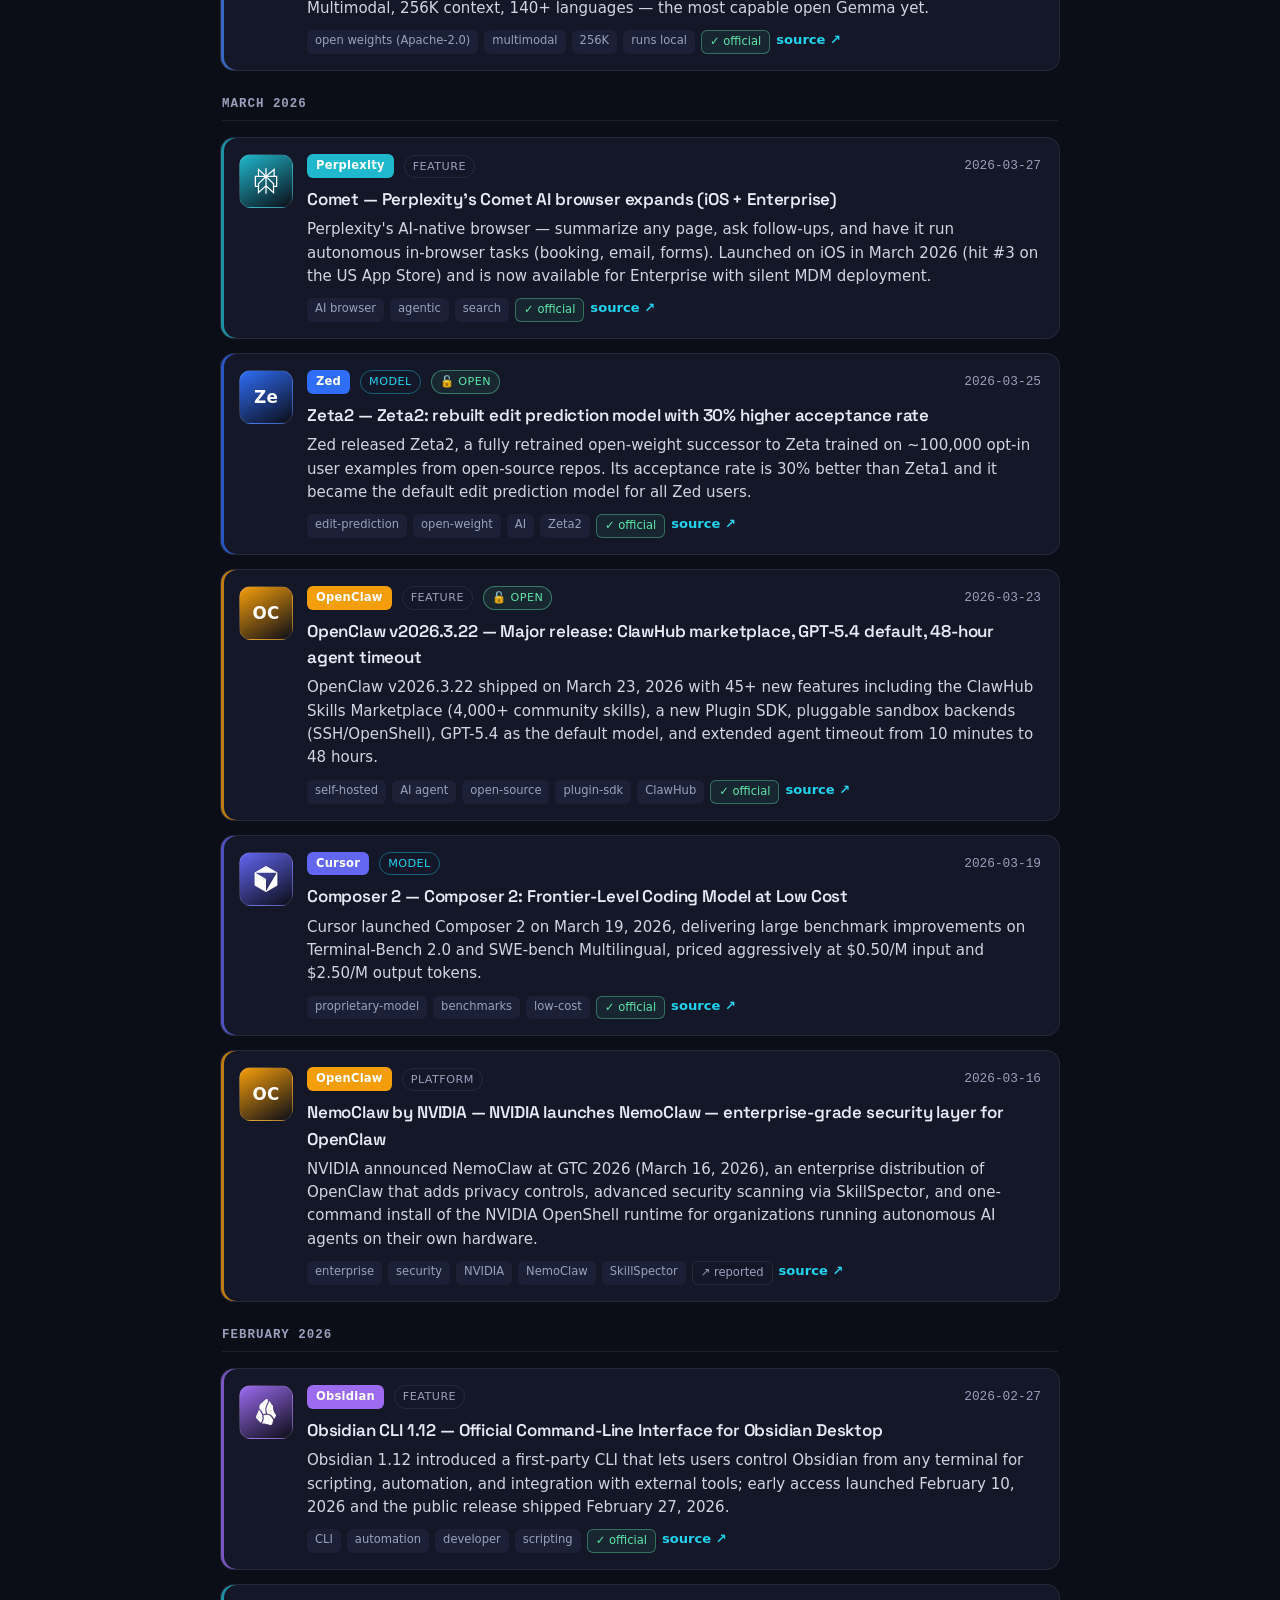
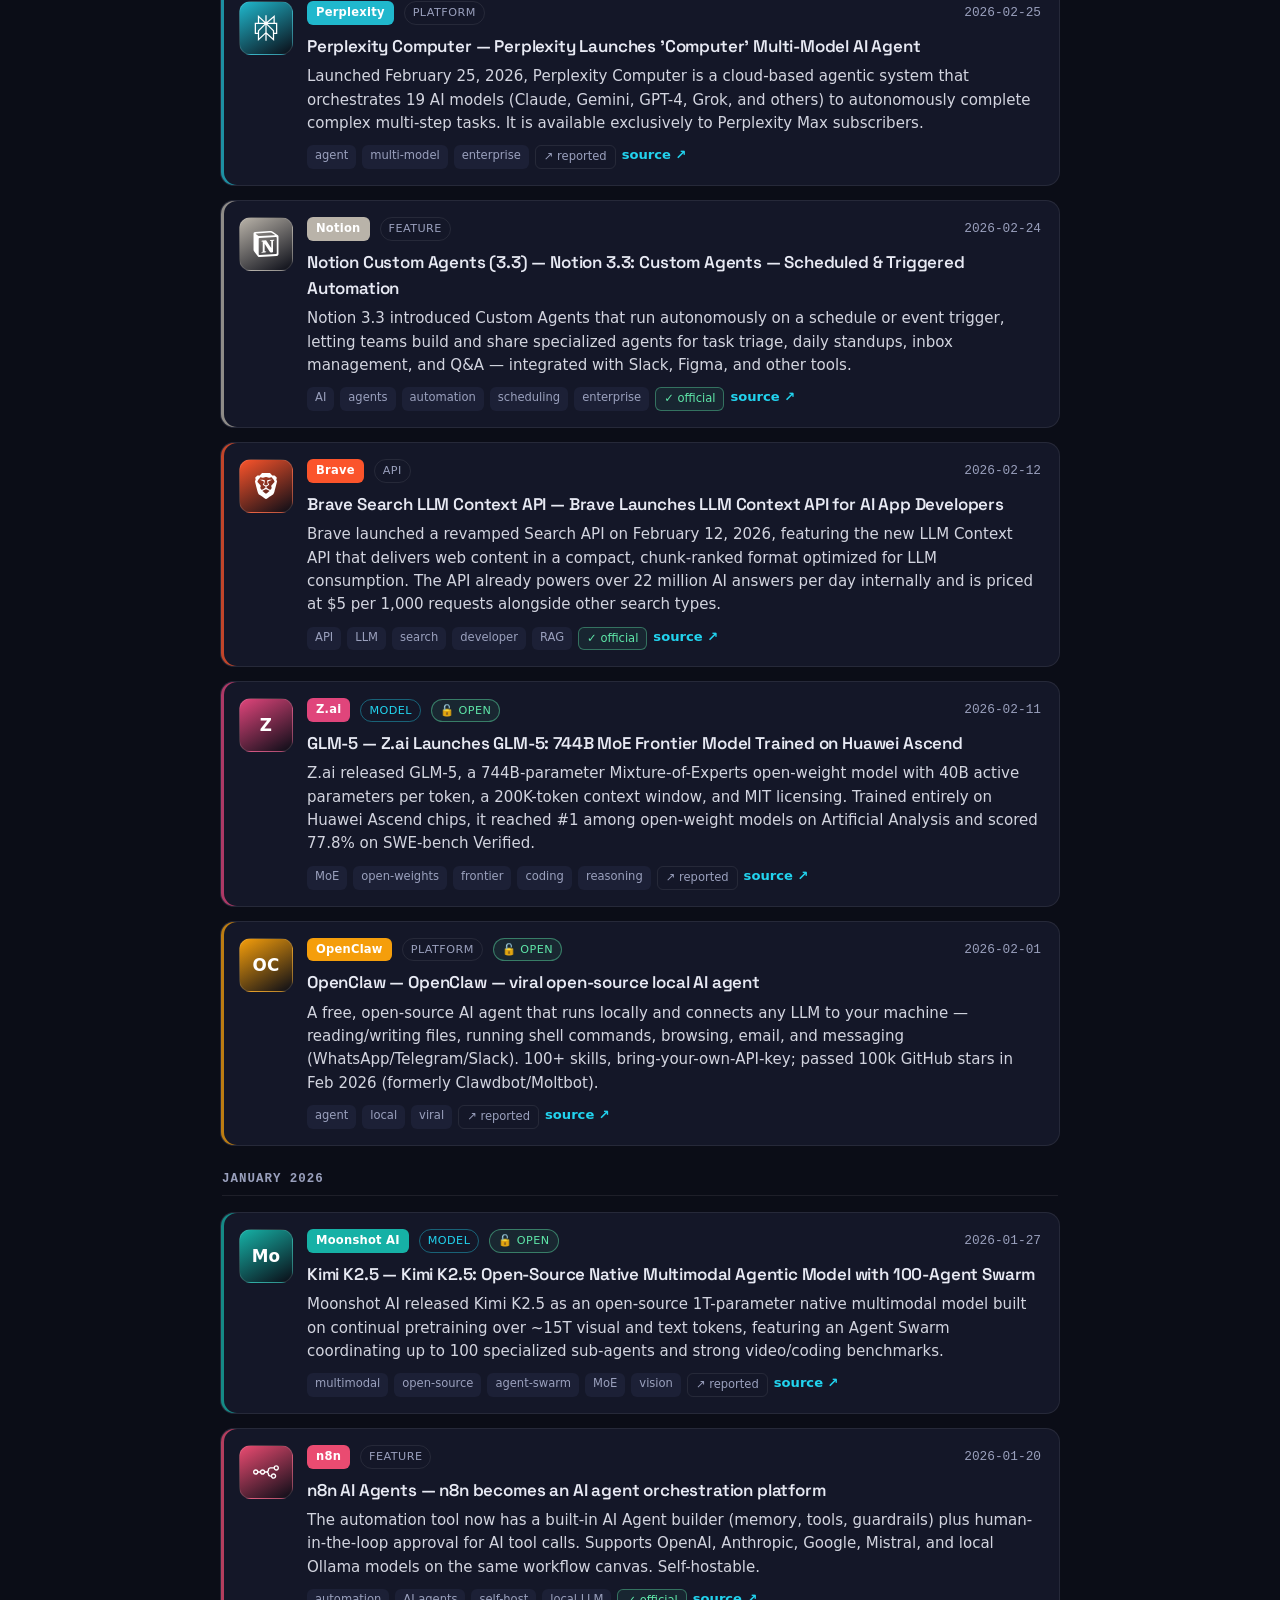
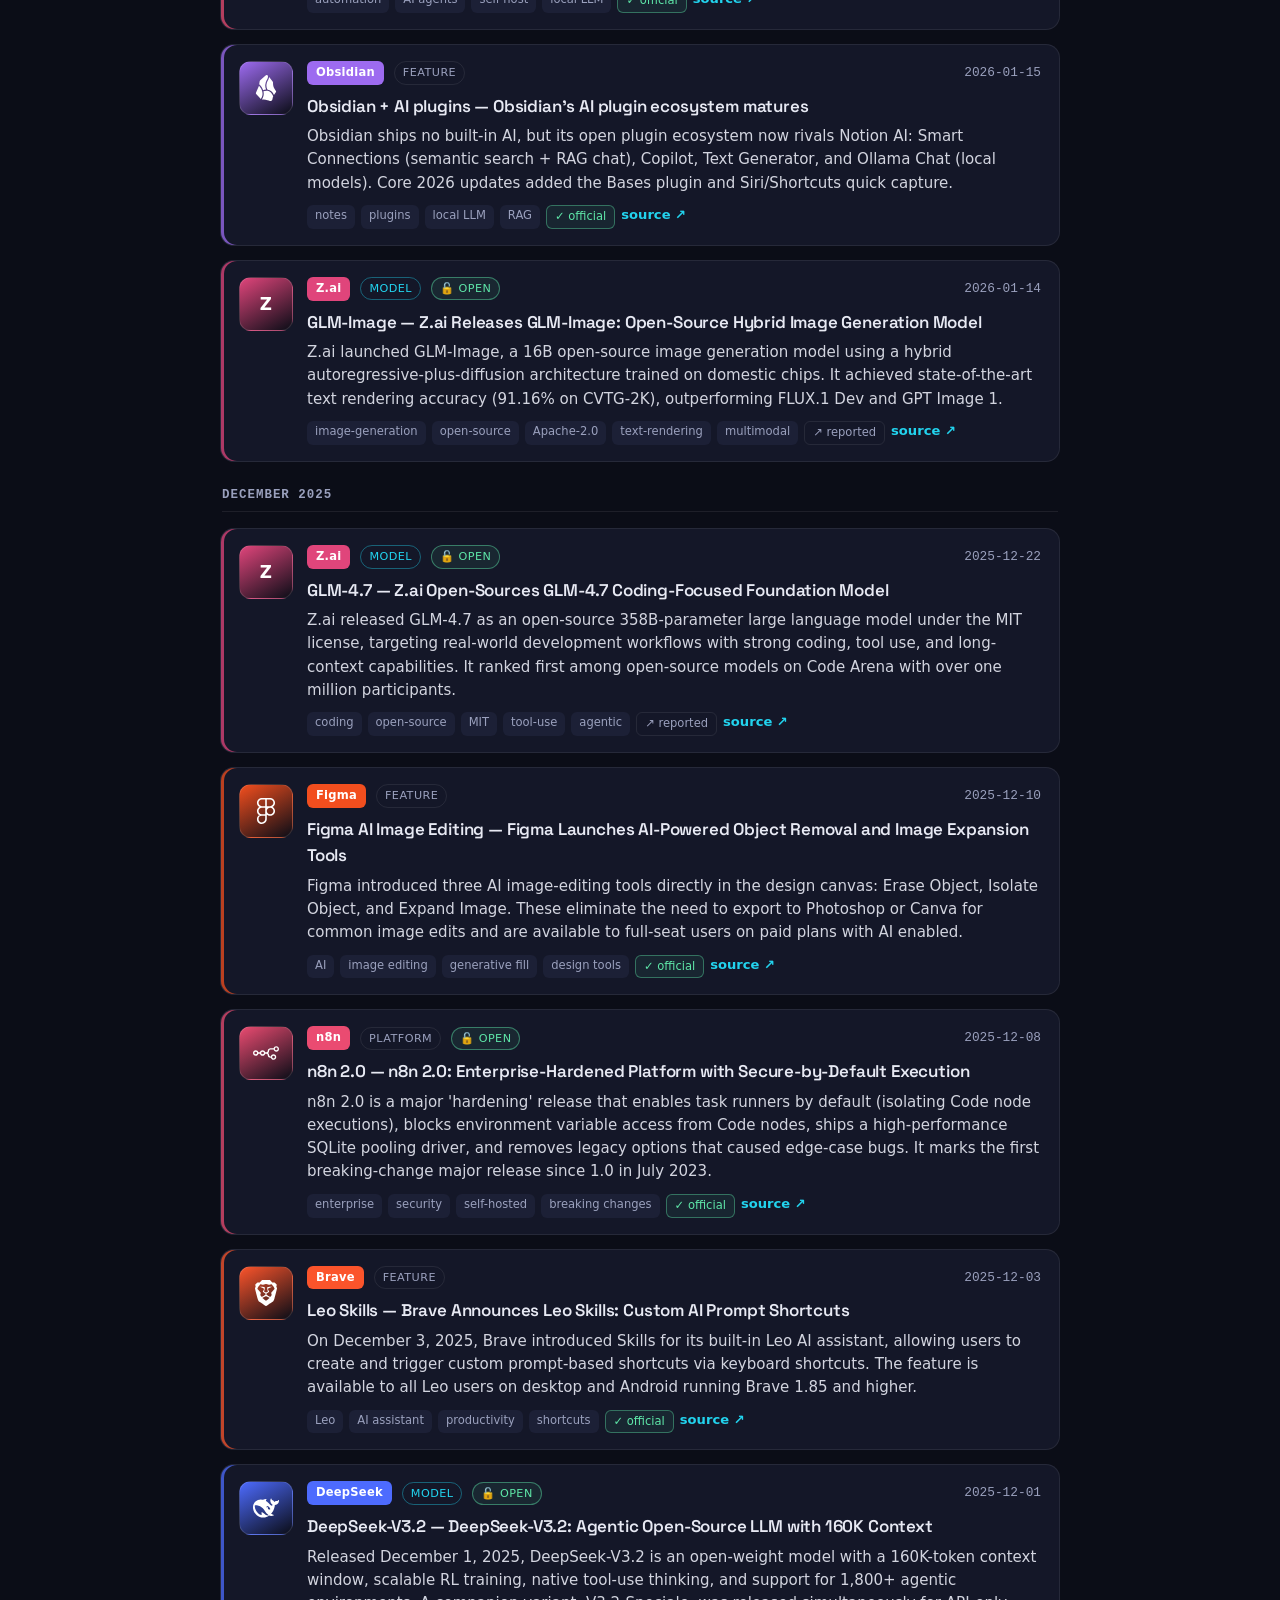
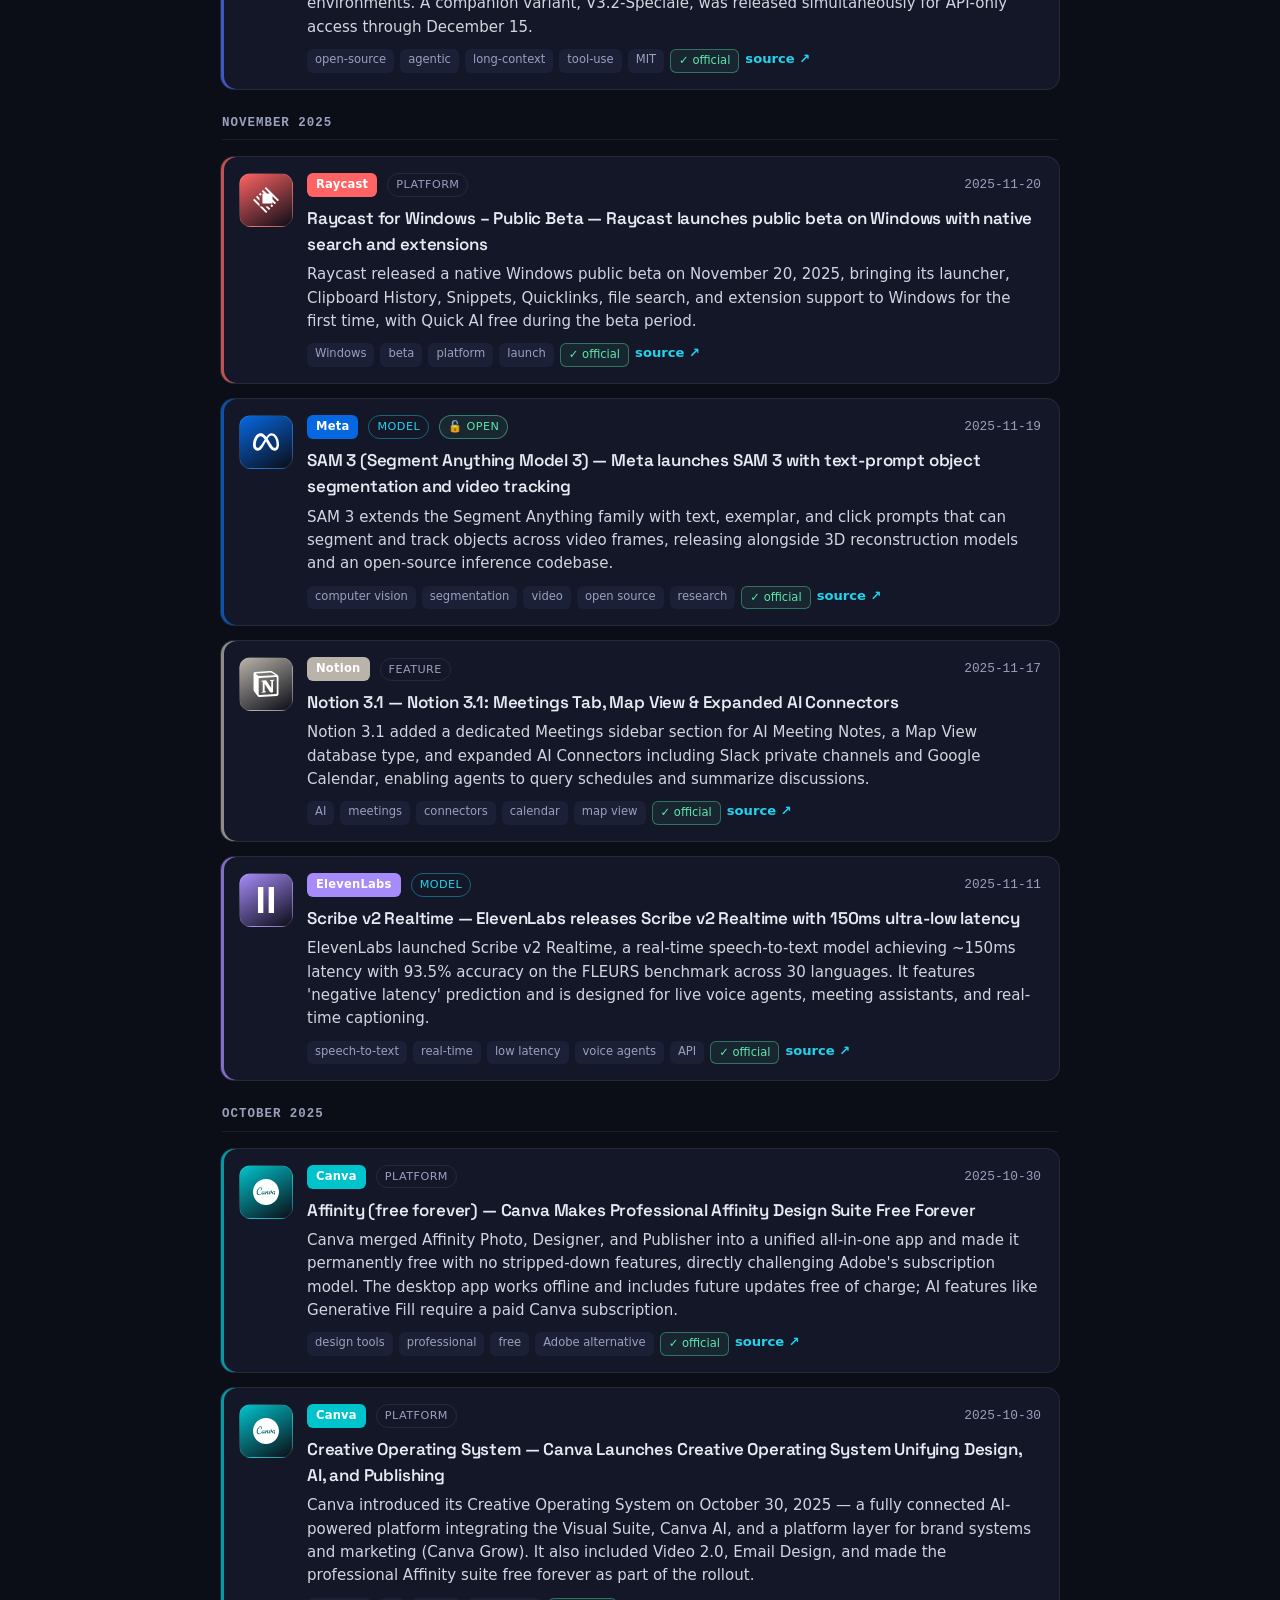
==== commit 351f1fcb: "Glow-up: sci-fi radar wardrobe (sweep hero, brand-glow cards, Space Grotesk, aurora) Co-Authored-By:" ====
--- a/site/index.html
+++ b/site/index.html
@@ -6,6 +6,11 @@
   <title>AI Release Radar — every AI release worth knowing</title>
   <meta name="description" content="A structured, source-cited tracker of AI models, tools & apps we follow — from the big labs (Anthropic, OpenAI, Google) to the tools we use (Perplexity, Cursor, and more)." />
   <link rel="icon" href="favicon.svg" type="image/svg+xml" />
+
+  <!-- Mission-control display font -->
+  <link rel="preconnect" href="https://fonts.googleapis.com" />
+  <link rel="preconnect" href="https://fonts.gstatic.com" crossorigin />
+  <link rel="stylesheet" href="https://fonts.googleapis.com/css2?family=Space+Grotesk:wght@500;600;700&display=swap" />
 
   <!-- Social share preview -->
   <meta property="og:type" content="website" />
@@ -24,6 +29,7 @@
   <button id="theme-toggle" aria-label="Toggle light/dark">🌙</button>
 
   <header class="hero">
+    <div class="radar-grid" aria-hidden="true"></div>
     <div class="hero-inner">
       <h1>🛰️ AI Release&nbsp;Radar</h1>
       <p class="tagline">Every AI release worth knowing — from the big labs to the tools we actually use. Structured, source-cited, no hype.</p>
--- a/site/style.css
+++ b/site/style.css
@@ -19,8 +19,30 @@
   line-height: 1.55;
 }
 
+/* Aurora backdrop — a faint, slowly drifting glow behind everything. */
+body::before {
+  content: "";
+  position: fixed;
+  inset: 0;
+  z-index: -1;
+  pointer-events: none;
+  background:
+    radial-gradient(820px 520px at 12% -6%, rgba(124, 92, 255, 0.12), transparent 60%),
+    radial-gradient(720px 520px at 96% 6%, rgba(34, 211, 238, 0.10), transparent 55%);
+  animation: drift 20s ease-in-out infinite alternate;
+}
+@keyframes drift { to { transform: translate3d(0, 20px, 0) scale(1.04); } }
+body.light::before { opacity: 0.55; }
+
+/* Mission-control mono for numerals & labels (system fonts, no extra load). */
+.meta, .date, .month-header, .hero-stats, .chip .cc {
+  font-family: ui-monospace, "Cascadia Code", "JetBrains Mono", Consolas, monospace;
+}
+
 /* ---------- hero ---------- */
 .hero {
+  position: relative;
+  overflow: hidden;
   background:
     radial-gradient(900px 300px at 80% -10%, rgba(124, 92, 255, 0.35), transparent 60%),
     radial-gradient(700px 300px at 10% 0%, rgba(34, 211, 238, 0.22), transparent 55%),
@@ -29,11 +51,51 @@
   padding: 56px 20px 40px;
   text-align: center;
 }
-.hero-inner { max-width: 880px; margin: 0 auto; }
+
+/* Radar motif: concentric rings + crosshair, with a sweep line rotating over it. */
+.radar-grid {
+  position: absolute;
+  top: 50%;
+  left: 50%;
+  width: 560px;
+  height: 560px;
+  transform: translate(-50%, -50%);
+  pointer-events: none;
+  opacity: 0.55;
+  -webkit-mask-image: radial-gradient(circle, #000 52%, transparent 72%);
+  mask-image: radial-gradient(circle, #000 52%, transparent 72%);
+}
+.radar-grid::after {
+  content: "";
+  position: absolute;
+  inset: 0;
+  border-radius: 50%;
+  border: 1px solid rgba(34, 211, 238, 0.20);
+  background:
+    repeating-radial-gradient(circle, transparent 0 45px, rgba(34, 211, 238, 0.11) 45px 46px),
+    linear-gradient(rgba(34, 211, 238, 0.10), rgba(34, 211, 238, 0.10)) center / 1px 100% no-repeat,
+    linear-gradient(rgba(34, 211, 238, 0.10), rgba(34, 211, 238, 0.10)) center / 100% 1px no-repeat;
+}
+.radar-grid::before {
+  content: "";
+  position: absolute;
+  inset: 0;
+  border-radius: 50%;
+  background: conic-gradient(from 0deg,
+    rgba(34, 211, 238, 0) 0deg,
+    rgba(34, 211, 238, 0) 298deg,
+    rgba(34, 211, 238, 0.38) 356deg,
+    rgba(124, 92, 255, 0) 360deg);
+  animation: sweep 5s linear infinite;
+}
+@keyframes sweep { to { transform: rotate(360deg); } }
+
+.hero-inner { position: relative; z-index: 1; max-width: 880px; margin: 0 auto; }
 .hero h1 {
   margin: 0 0 8px;
+  font-family: "Space Grotesk", "Inter", system-ui, sans-serif;
   font-size: clamp(2.1rem, 5vw, 3.2rem);
-  font-weight: 800;
+  font-weight: 700;
   letter-spacing: -0.02em;
   background: linear-gradient(100deg, #fff, var(--accent-2), var(--accent), #fff);
   background-size: 200% auto;
@@ -100,10 +162,17 @@
   border: 1px solid var(--border);
   border-radius: 14px;
   padding: 16px 18px;
-  transition: transform 0.18s ease, border-color 0.18s ease;
+  box-shadow: inset 3px 0 0 0 color-mix(in srgb, var(--c, var(--accent)) 75%, transparent);
+  transition: transform 0.18s ease, border-color 0.18s ease, box-shadow 0.18s ease;
   animation: rise 0.4s ease both;
 }
-.card:hover { transform: translateY(-2px); border-color: rgba(124, 92, 255, 0.5); }
+.card.clickable { cursor: pointer; }
+.card:hover {
+  transform: translateY(-2px);
+  border-color: color-mix(in srgb, var(--c, var(--accent)) 55%, var(--border));
+  box-shadow: inset 3px 0 0 0 var(--c, var(--accent)),
+              0 10px 32px -18px var(--c, var(--accent));
+}
 @keyframes rise { from { opacity: 0; transform: translateY(10px); } to { opacity: 1; transform: none; } }
 
 /* branded thumbnail tile (monogram by default; real image layered on top) */
@@ -144,7 +213,7 @@
 .os-pill { color: #5ee6a8; border-color: rgba(94, 230, 168, 0.45); background: rgba(94, 230, 168, 0.08); }
 .date { margin-left: auto; color: var(--muted); font-size: 0.8rem; font-variant-numeric: tabular-nums; }
 
-.card h3 { margin: 2px 0 6px; font-size: 1.06rem; }
+.card h3 { margin: 2px 0 6px; font-size: 1.06rem; font-family: "Space Grotesk", "Inter", system-ui, sans-serif; font-weight: 600; letter-spacing: -0.01em; }
 .card p { margin: 0 0 10px; color: var(--text); opacity: 0.9; font-size: 0.94rem; }
 .tags { display: flex; flex-wrap: wrap; gap: 6px; }
 .tag { font-size: 0.72rem; color: var(--muted); background: var(--panel-2); padding: 2px 8px; border-radius: 6px; }
@@ -191,9 +260,15 @@
 }
 body.light .tag { background: #eef1f8; }
 
+/* respect users who prefer less motion — kill the spinning/drifting bits */
+@media (prefers-reduced-motion: reduce) {
+  .radar-grid::before, .hero h1, body::before { animation: none; }
+}
+
 /* mobile polish */
 @media (max-width: 560px) {
   .hero { padding: 42px 16px 26px; }
+  .radar-grid { width: 340px; height: 340px; opacity: 0.4; }
   main { padding: 18px 14px 50px; }
   .card { padding: 13px 14px; gap: 11px; }
   .thumb { flex: 0 0 46px; width: 46px; height: 46px; }
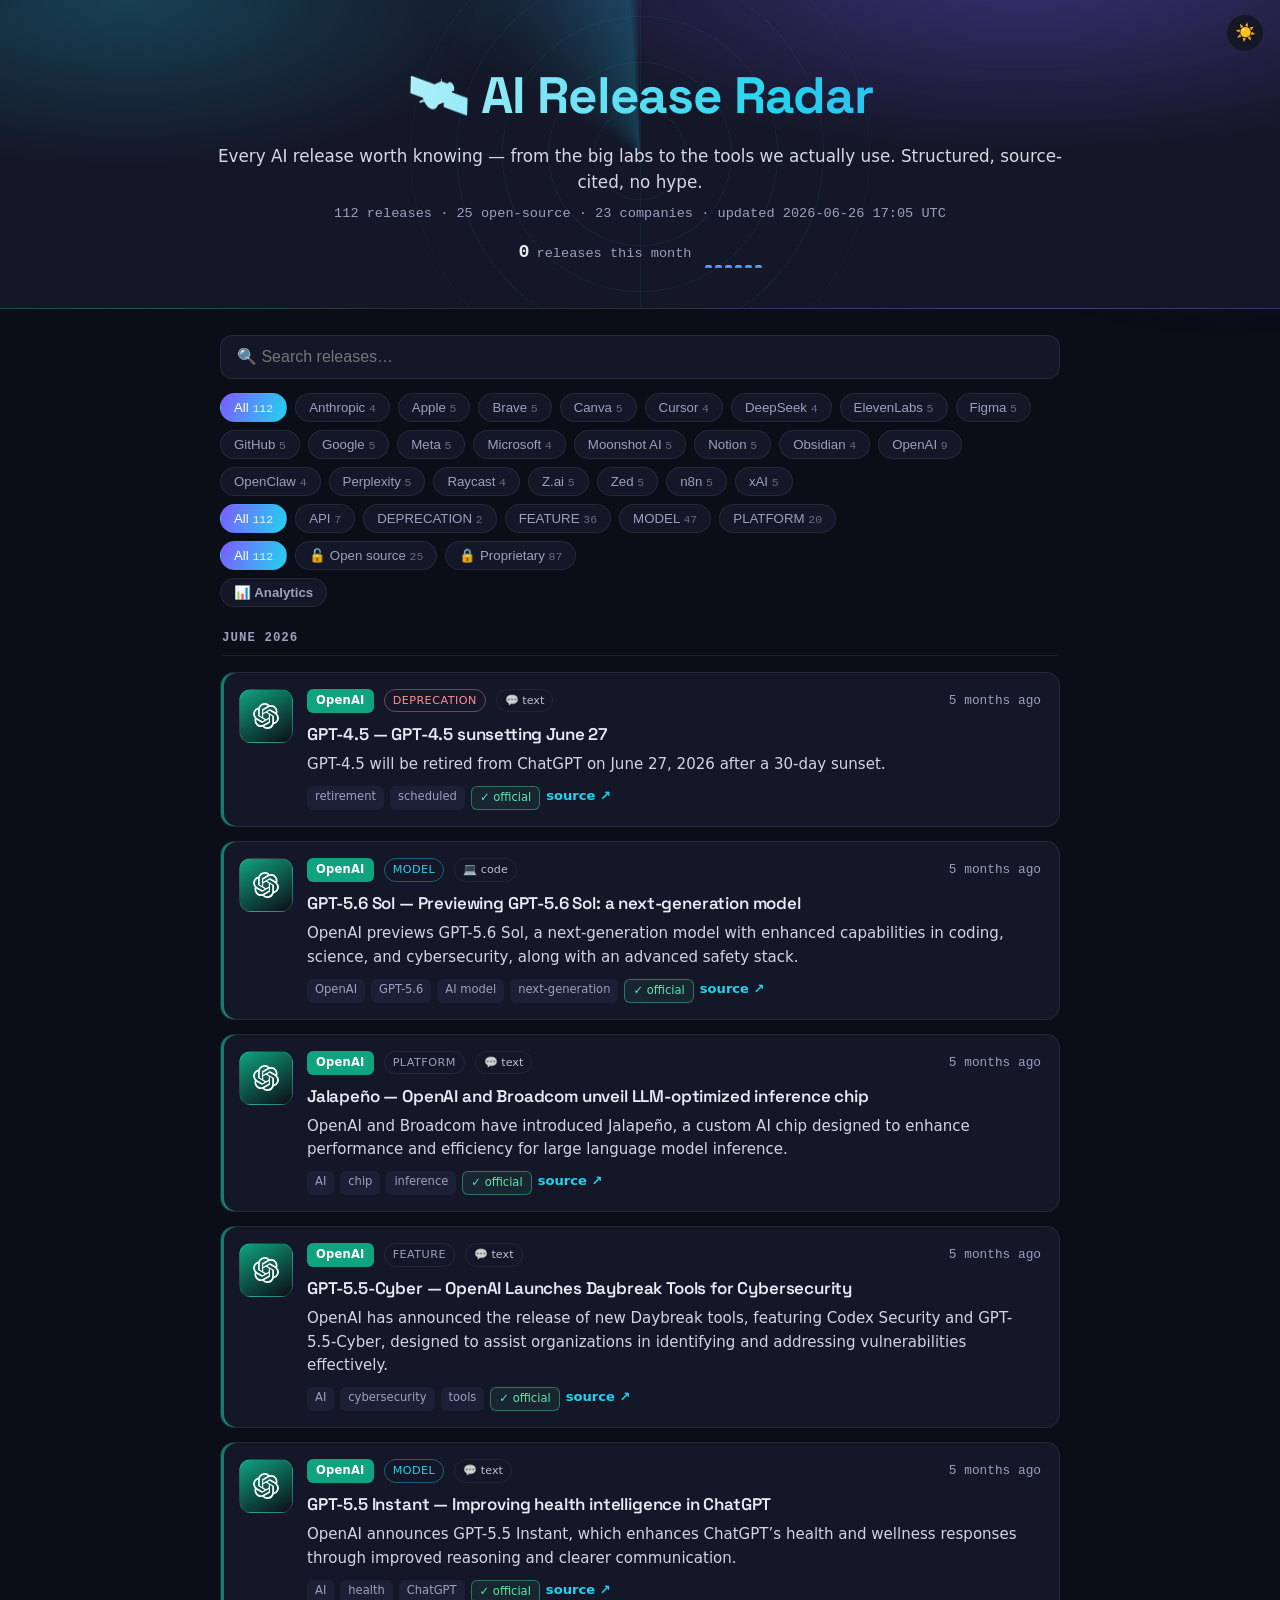
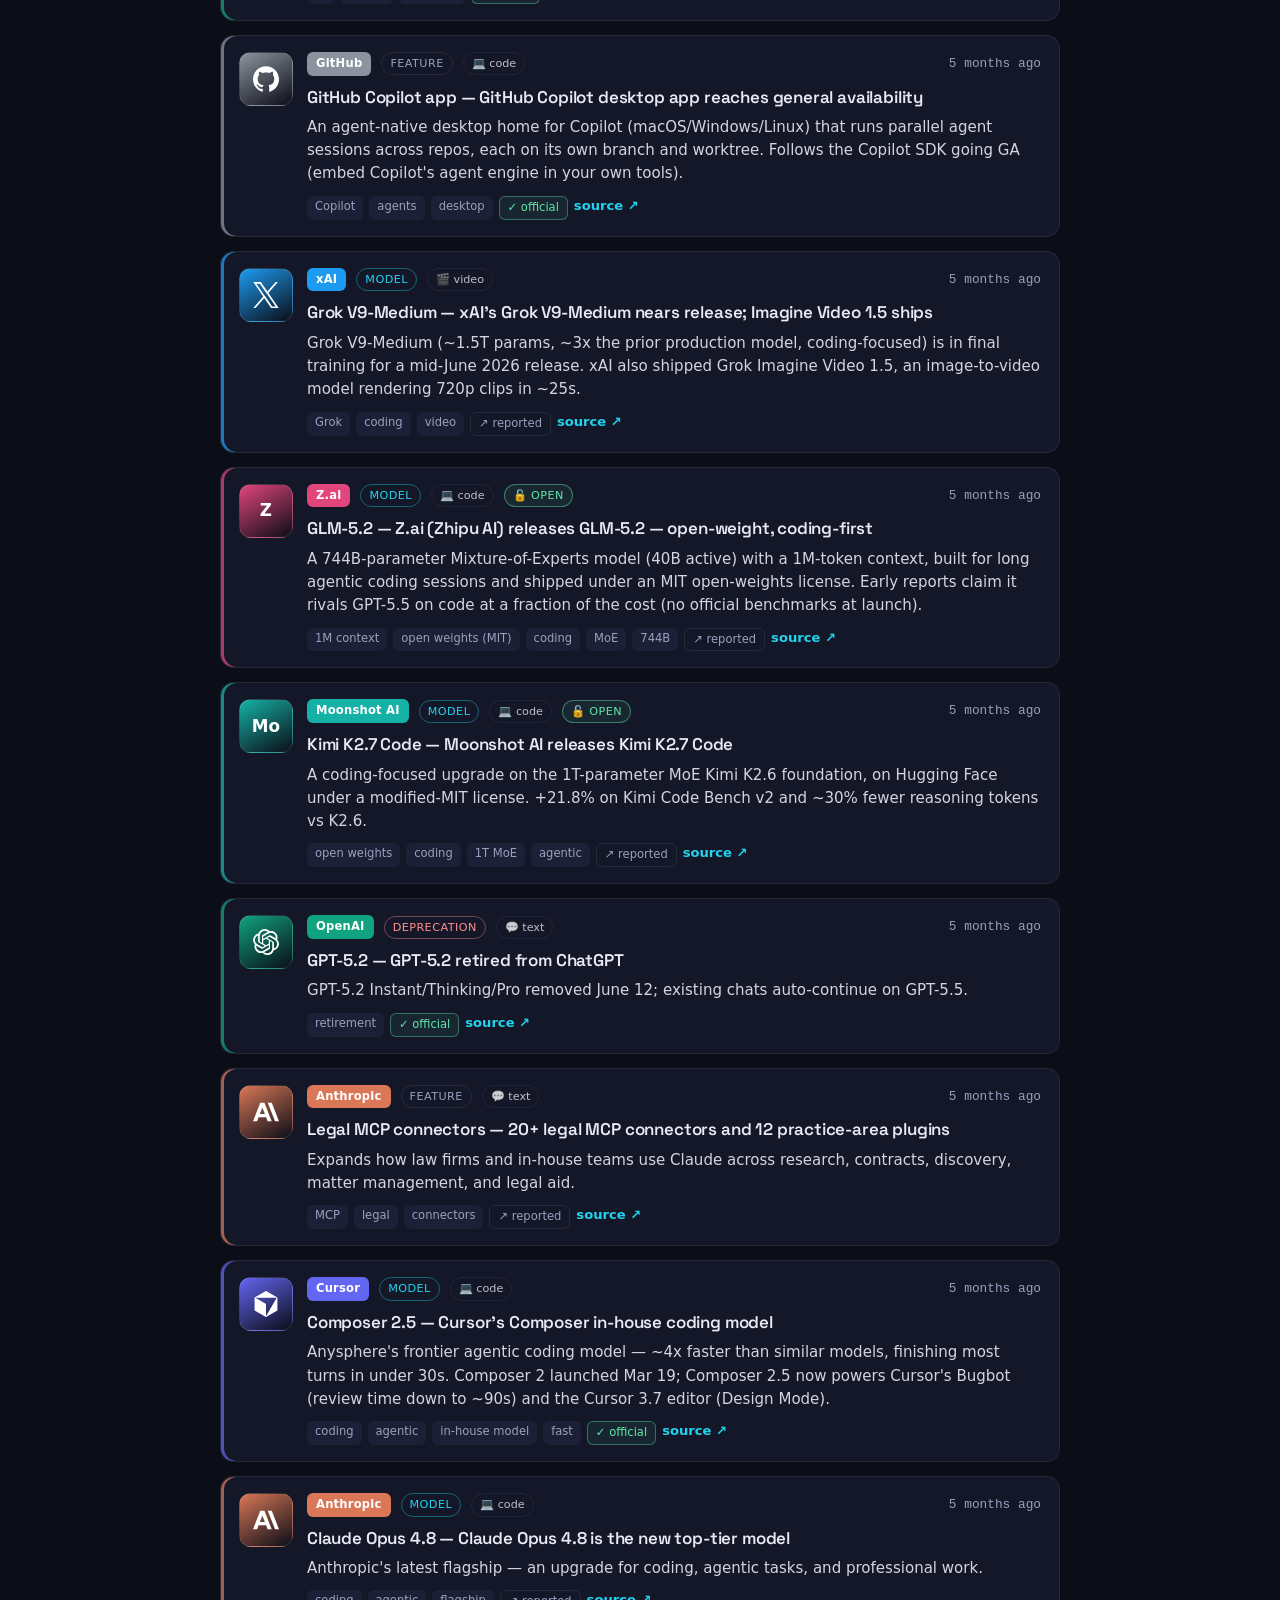
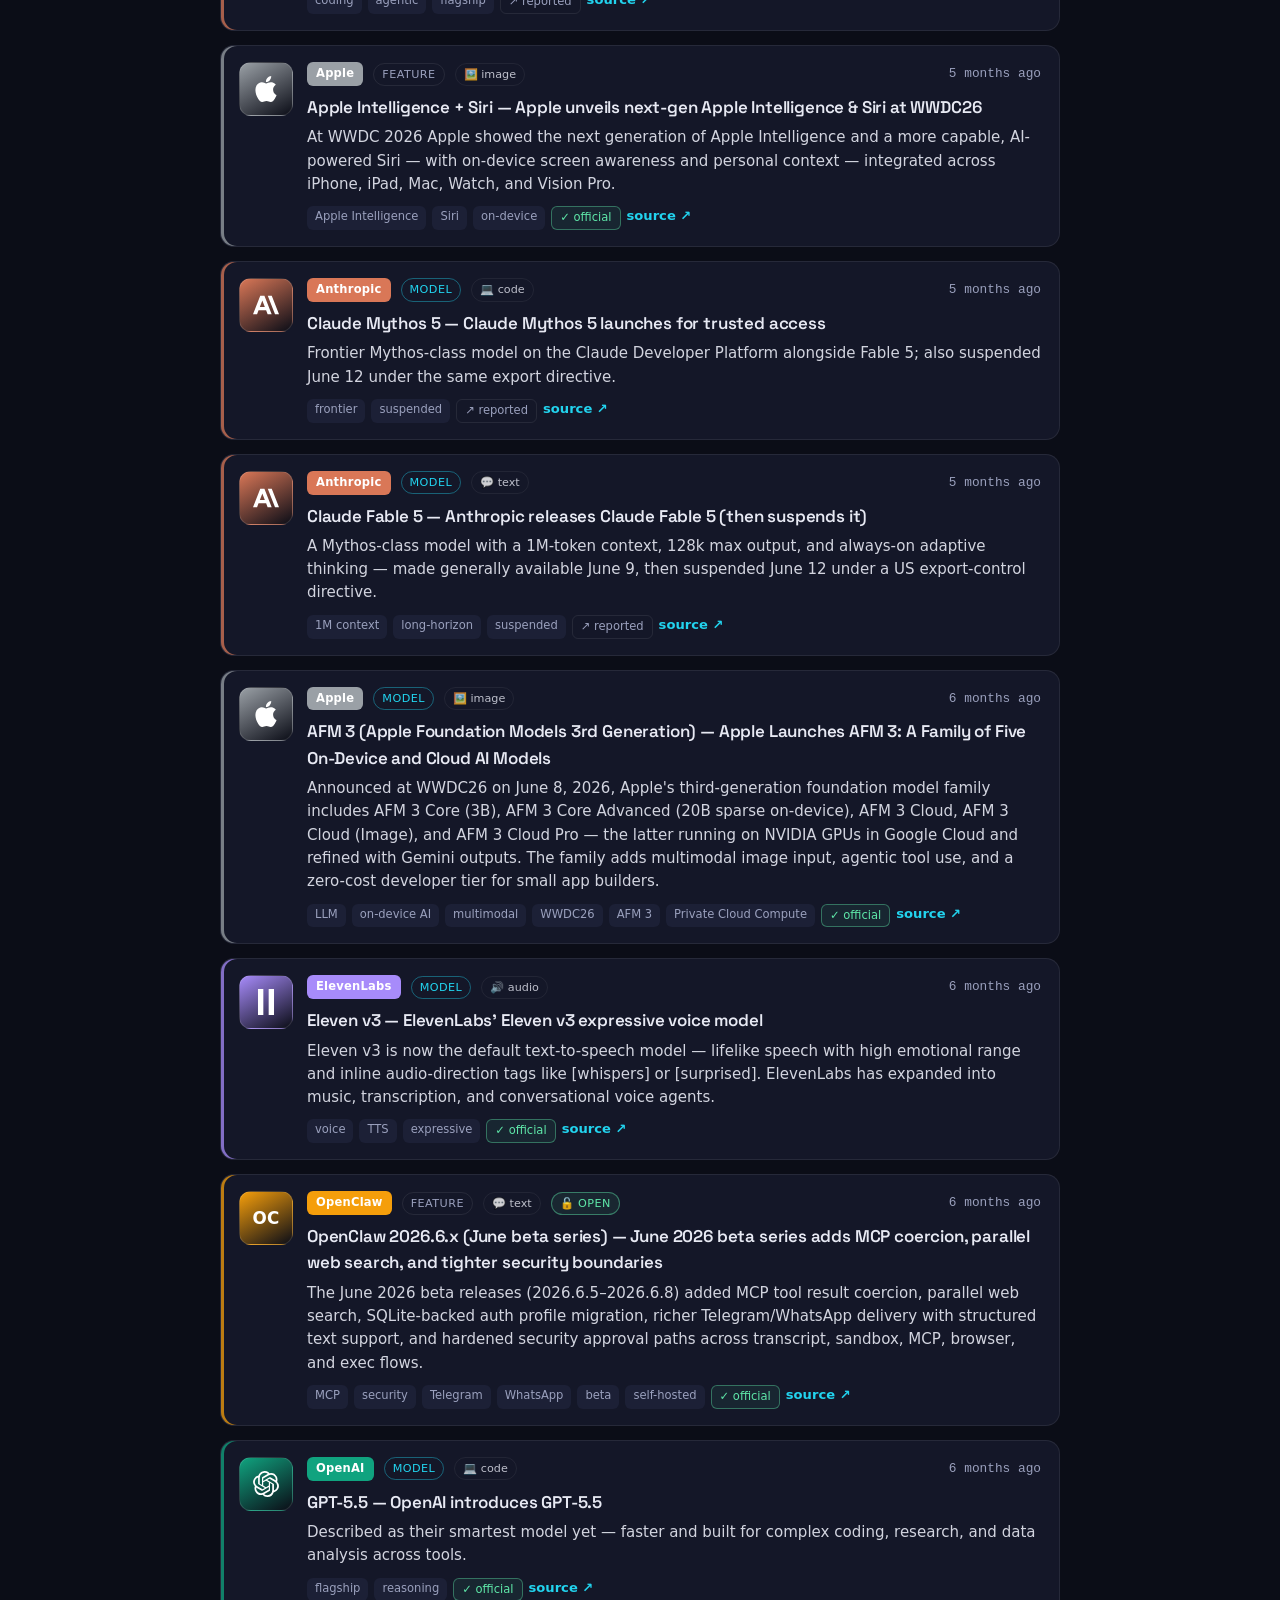
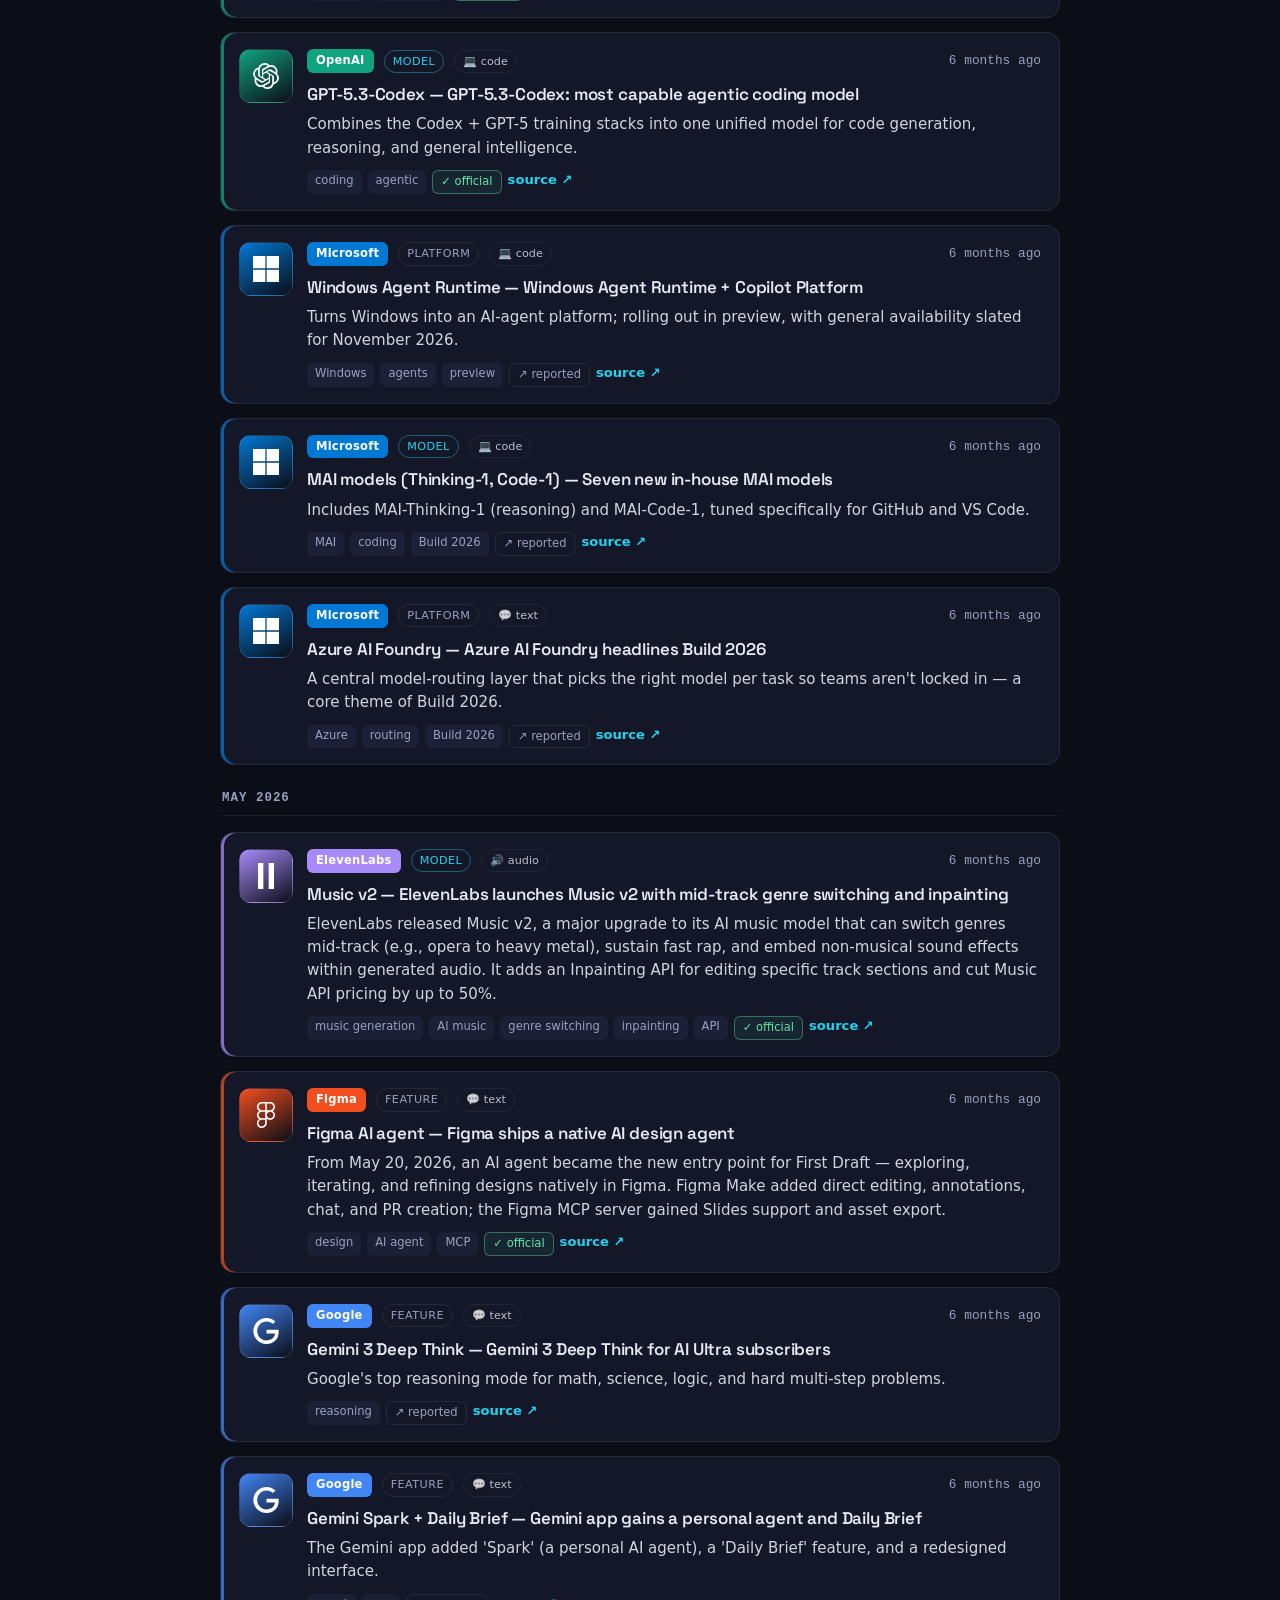
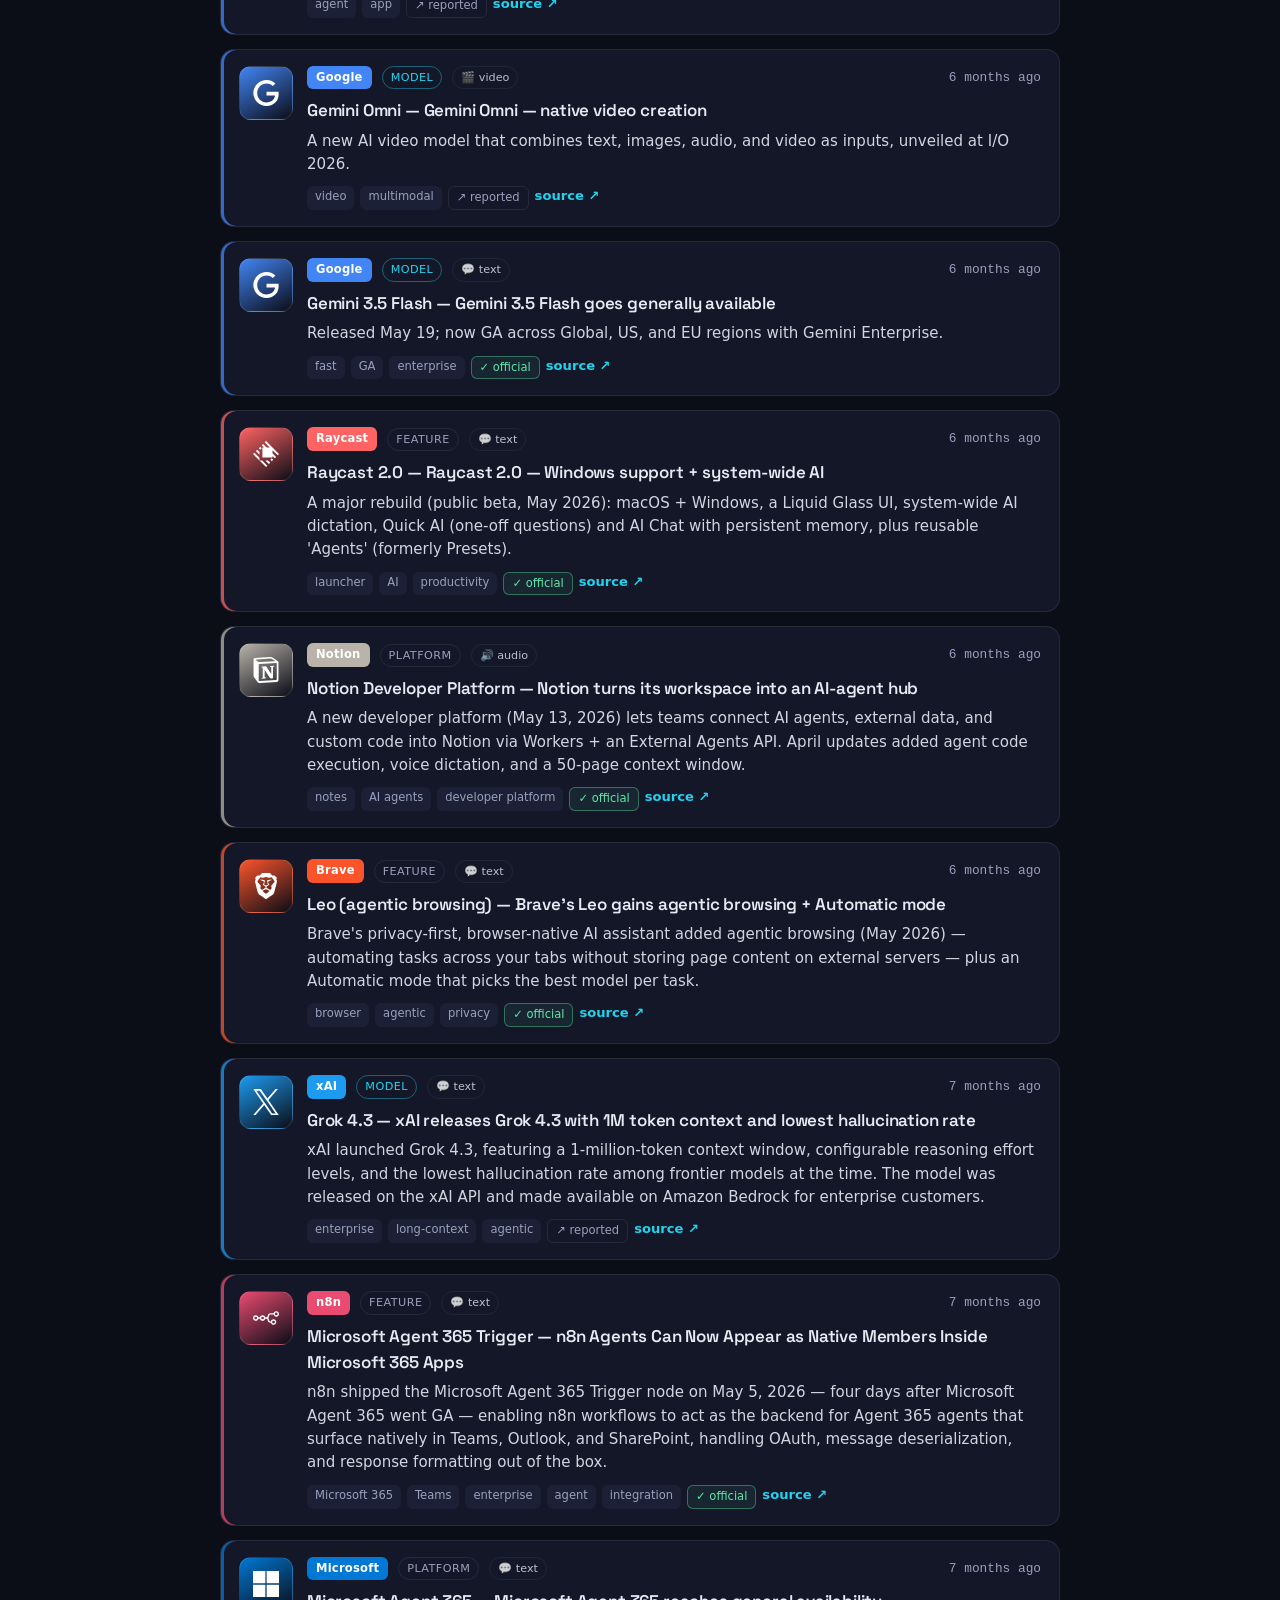
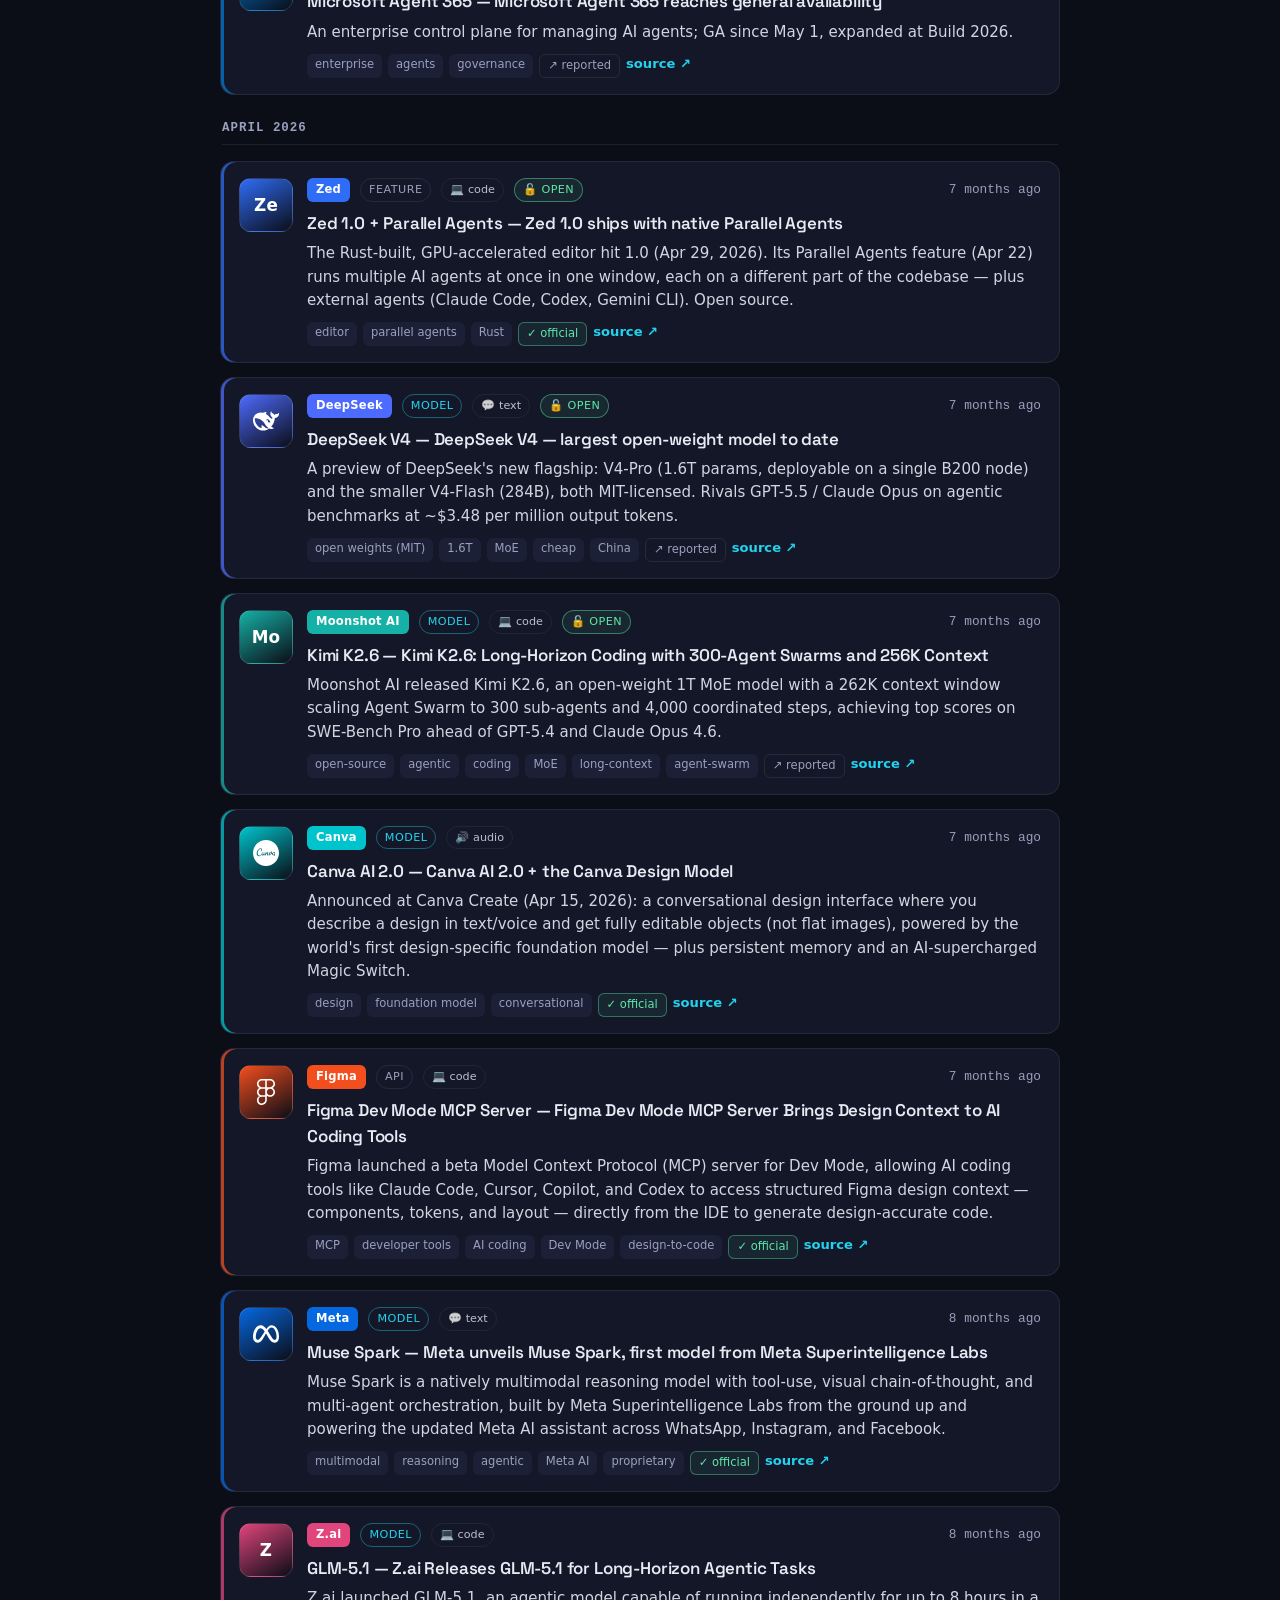
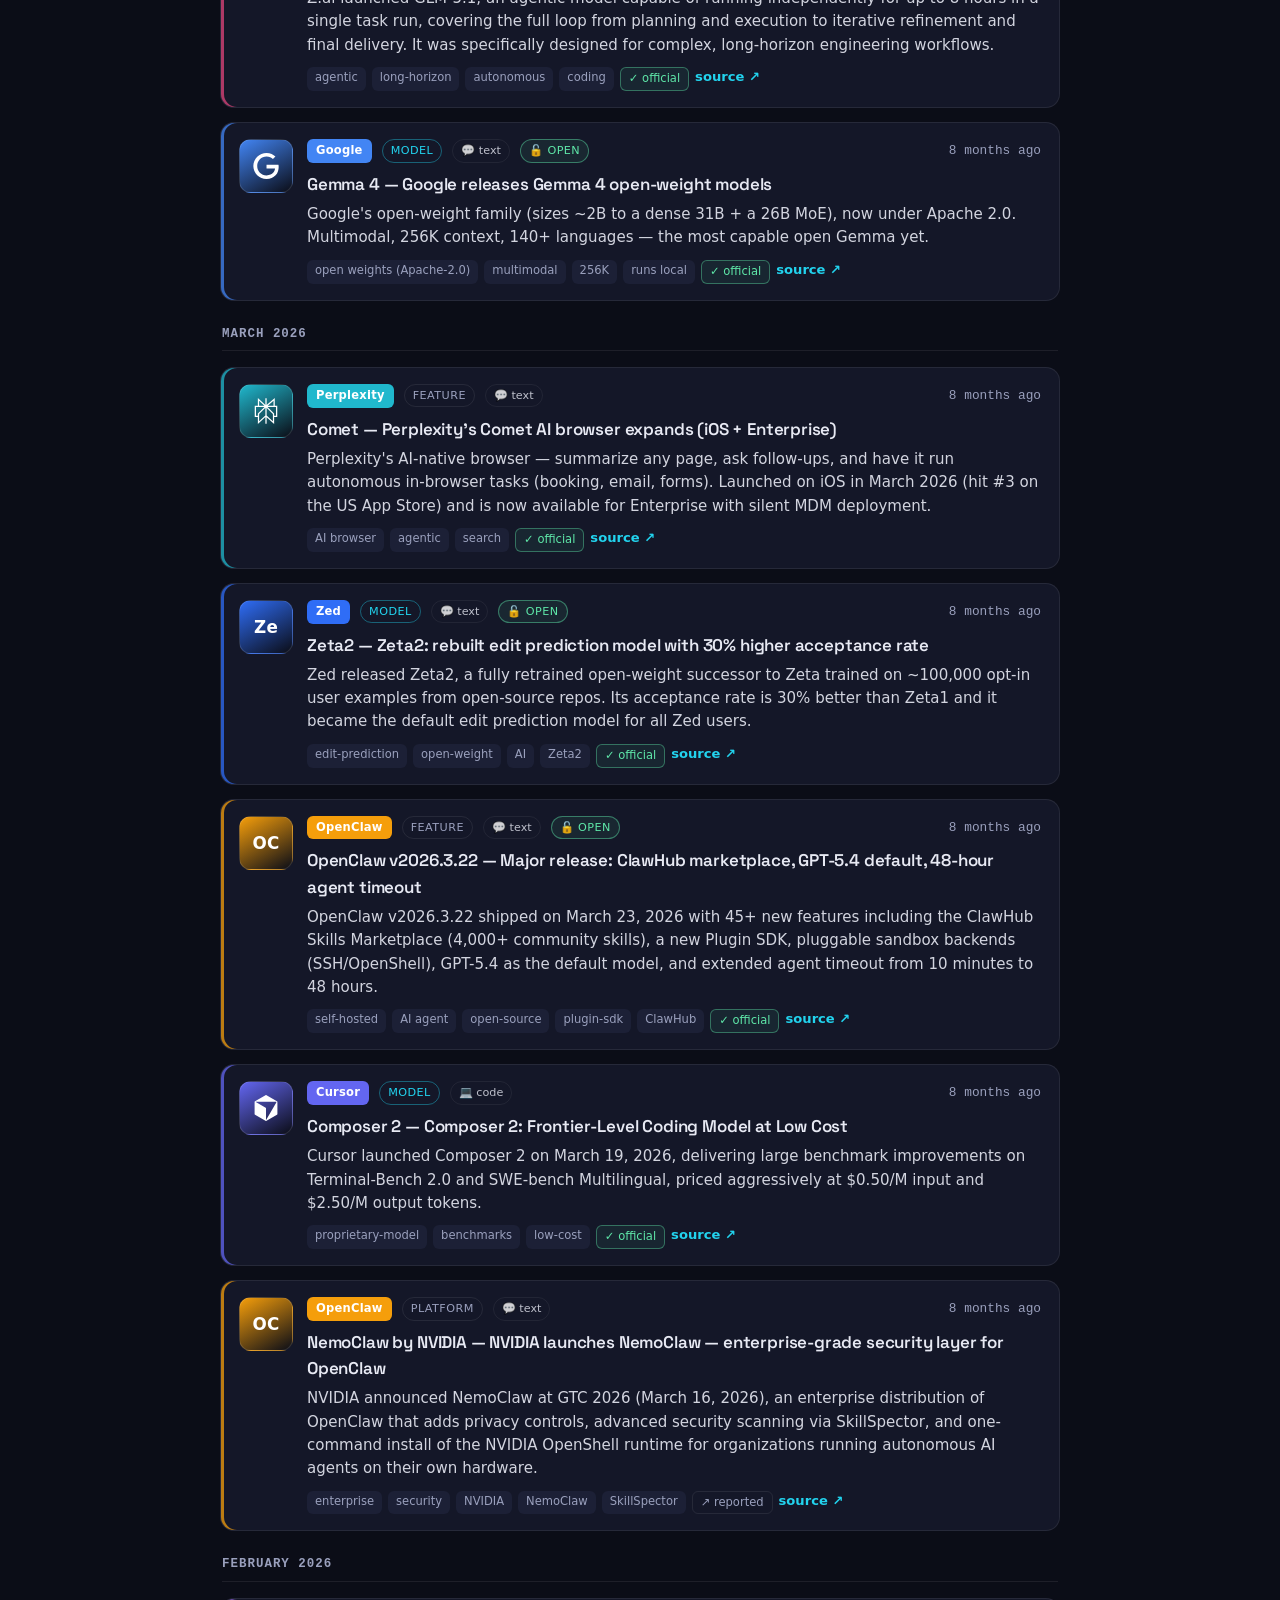
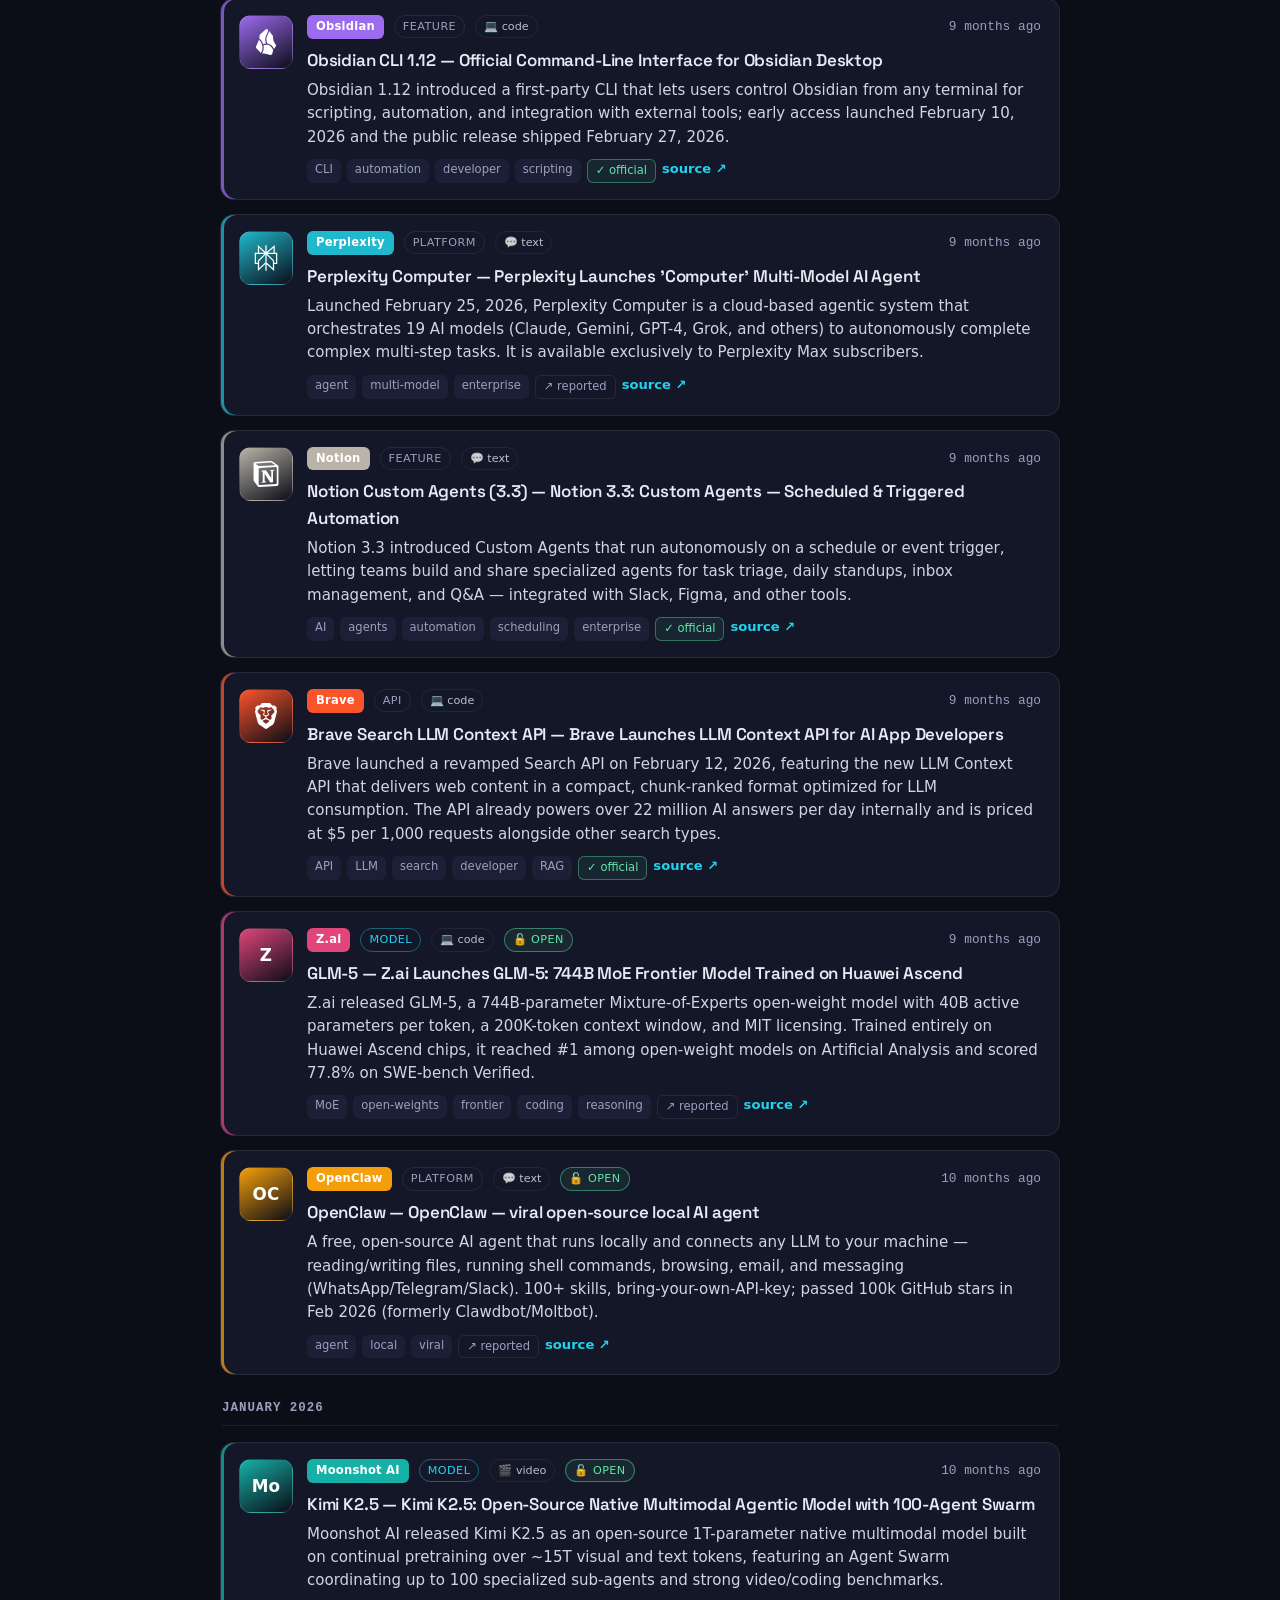
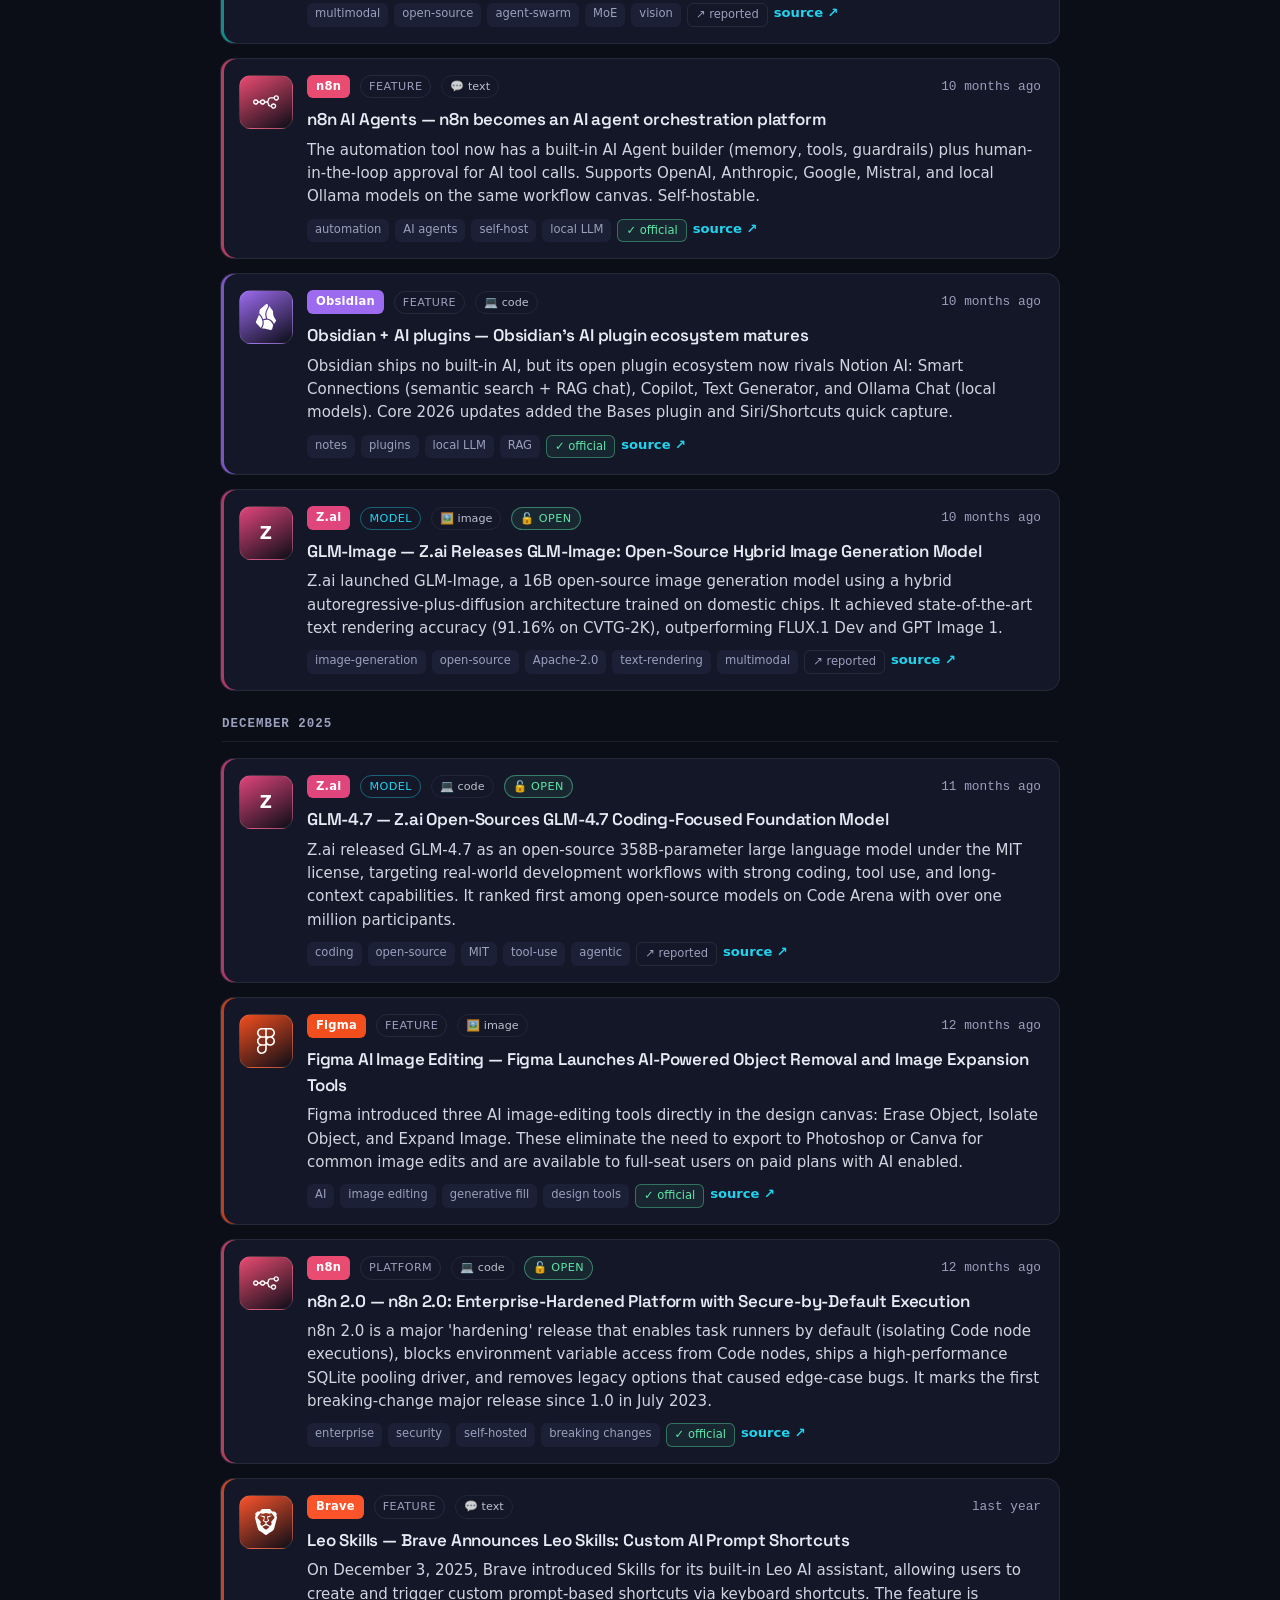
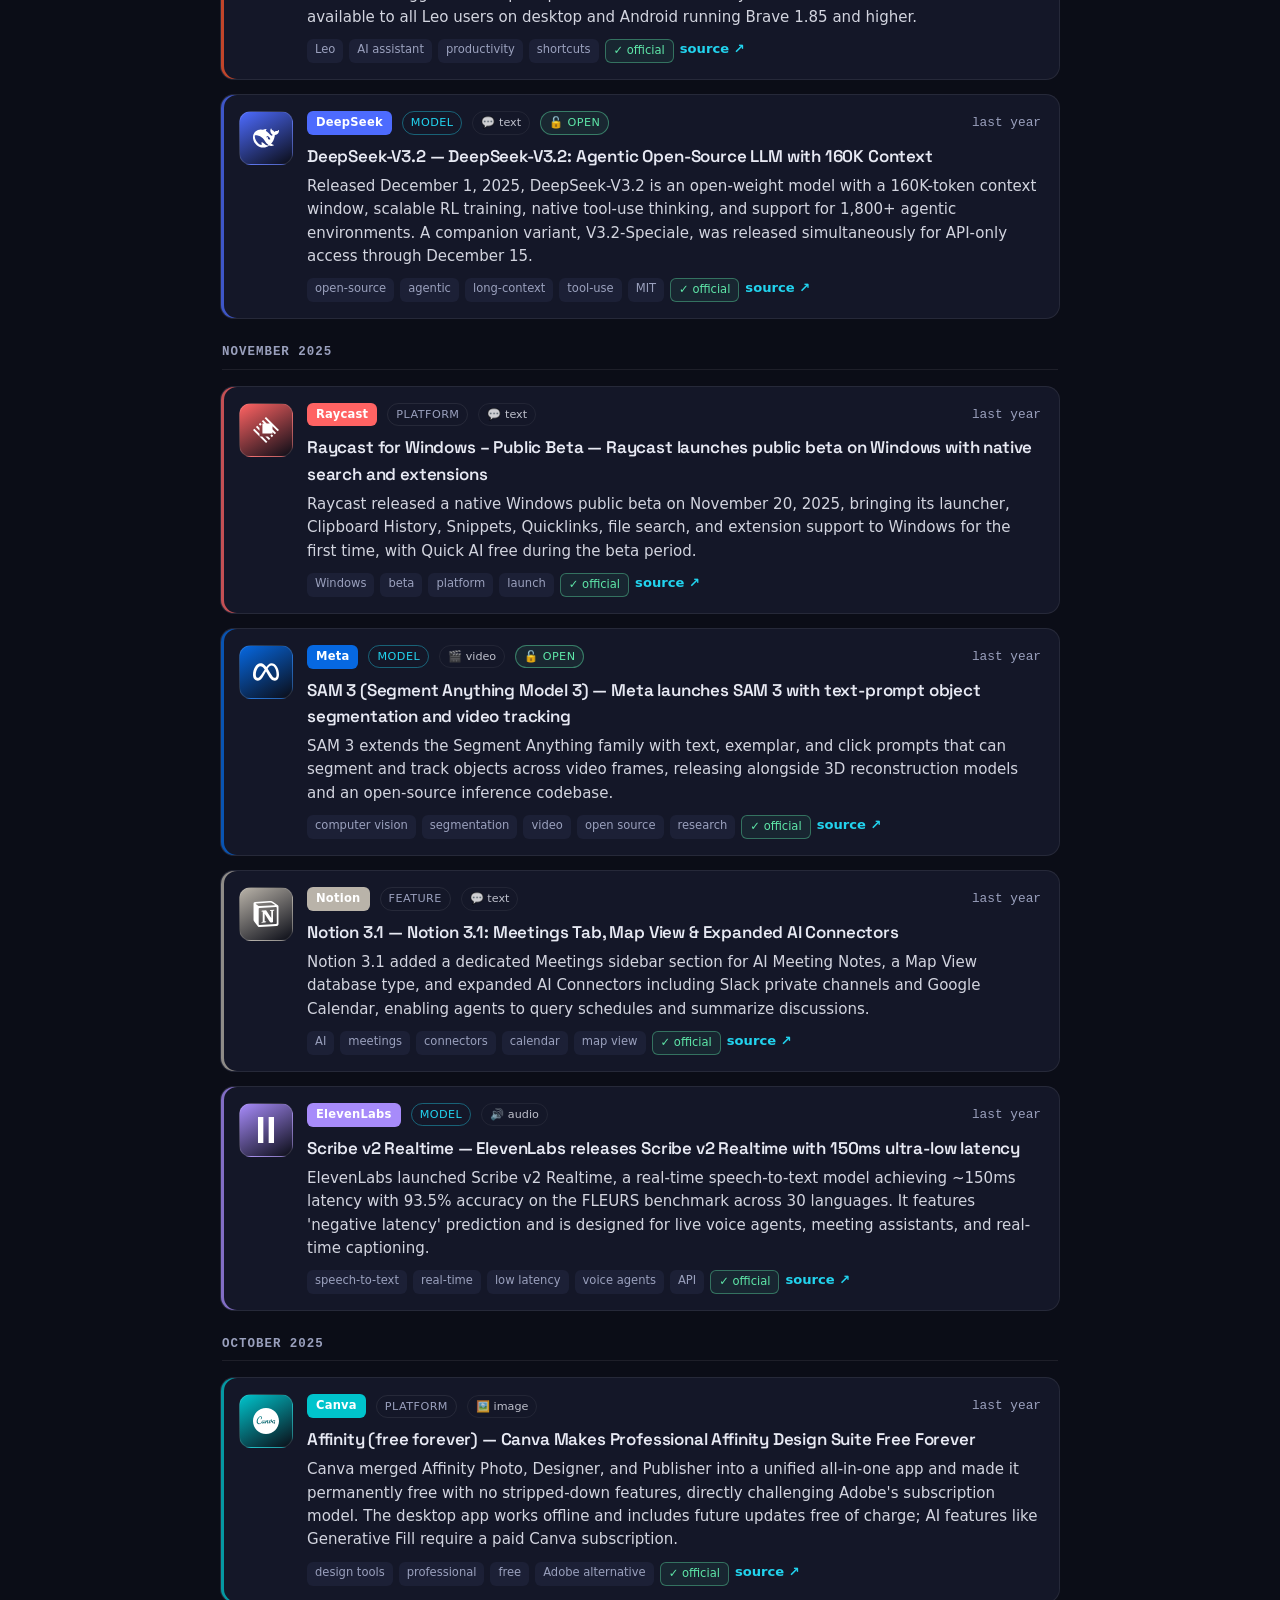
==== commit 5e9cd58a: "Competitive upgrades: relative dates, analytics panel, modality tags, company spotlights Co-Authored" ====
--- a/site/index.html
+++ b/site/index.html
@@ -44,7 +44,13 @@
       <div class="filter-row" id="company-filters"></div>
       <div class="filter-row" id="type-filters"></div>
       <div class="filter-row" id="access-filters"></div>
+      <div class="filter-row">
+        <button id="analytics-toggle" class="chip toggle-btn">📊 Analytics</button>
+      </div>
     </section>
+
+    <section id="analytics" class="analytics" hidden></section>
+    <div id="spotlight" class="spotlight" hidden></div>
 
     <section id="feed" class="feed"></section>
     <p id="empty" class="empty" hidden>No releases match your filters.</p>
--- a/site/style.css
+++ b/site/style.css
@@ -260,6 +260,61 @@
 }
 body.light .tag { background: #eef1f8; }
 
+/* modality tag pill (💬 text / 🖼️ image / 🎬 video / 🔊 audio / 🤖 robotics / 💻 code) */
+.modality-pill { text-transform: none; letter-spacing: 0; color: var(--text); opacity: 0.8; border-color: var(--border); }
+
+/* analytics toggle button */
+.toggle-btn { font-weight: 600; }
+
+/* ---------- analytics panel ---------- */
+.analytics {
+  background: var(--panel);
+  border: 1px solid var(--border);
+  border-radius: 14px;
+  padding: 18px 20px;
+  margin-bottom: 20px;
+}
+.apanel { display: grid; grid-template-columns: 1fr 1fr; gap: 26px; }
+.ablock h4 {
+  margin: 0 0 12px;
+  font-size: 0.75rem; text-transform: uppercase; letter-spacing: 0.08em; color: var(--muted);
+}
+.abars { display: flex; flex-direction: column; gap: 7px; }
+.abar-row { display: flex; align-items: center; gap: 10px; font-size: 0.8rem; }
+.abar-label { flex: 0 0 92px; color: var(--text); white-space: nowrap; overflow: hidden; text-overflow: ellipsis; }
+.abar-track { flex: 1; height: 9px; background: var(--panel-2); border-radius: 999px; overflow: hidden; }
+.abar-fill { display: block; height: 100%; border-radius: 999px; transition: width 0.5s ease; }
+.abar-num { flex: 0 0 24px; text-align: right; color: var(--muted); font-variant-numeric: tabular-nums;
+  font-family: ui-monospace, "Cascadia Code", Consolas, monospace; }
+.acols { display: flex; align-items: flex-end; gap: 6px; height: 110px; }
+.acol { flex: 1; display: flex; flex-direction: column; align-items: center; gap: 5px; justify-content: flex-end; }
+.acol-fill { width: 100%; max-width: 22px; border-radius: 3px 3px 0 0; background: linear-gradient(var(--accent-2), var(--accent)); }
+.acol-x { font-size: 0.62rem; color: var(--muted); font-family: ui-monospace, Consolas, monospace; }
+.atypes { display: flex; flex-wrap: wrap; gap: 7px; }
+.atype { font-size: 0.76rem; color: var(--muted); border: 1px solid var(--border); border-radius: 999px; padding: 3px 10px; text-transform: uppercase; letter-spacing: 0.03em; }
+.atype b { color: var(--text); }
+
+/* ---------- company spotlight ---------- */
+.spotlight { margin-bottom: 18px; }
+.spotlight-card {
+  display: flex; gap: 16px; align-items: center;
+  background: linear-gradient(110deg, color-mix(in srgb, var(--c) 14%, var(--panel)), var(--panel));
+  border: 1px solid color-mix(in srgb, var(--c) 35%, var(--border));
+  border-radius: 16px; padding: 16px 20px;
+  box-shadow: inset 4px 0 0 0 var(--c);
+}
+.spotlight-thumb { flex: 0 0 64px; width: 64px; height: 64px; }
+.spotlight-body h2 { margin: 0 0 6px; font-family: "Space Grotesk", "Inter", sans-serif; font-size: 1.4rem; }
+.spotlight-stats { display: flex; flex-wrap: wrap; gap: 16px; color: var(--muted); font-size: 0.86rem; }
+.spotlight-stats b { color: var(--text); font-size: 1.02rem; font-family: ui-monospace, Consolas, monospace; }
+.spotlight-latest { margin-top: 7px; color: var(--muted); font-size: 0.84rem; }
+.spotlight-latest b { color: var(--text); }
+
+@media (max-width: 560px) {
+  .apanel { grid-template-columns: 1fr; gap: 20px; }
+  .abar-label { flex-basis: 72px; }
+}
+
 /* respect users who prefer less motion — kill the spinning/drifting bits */
 @media (prefers-reduced-motion: reduce) {
   .radar-grid::before, .hero h1, body::before { animation: none; }
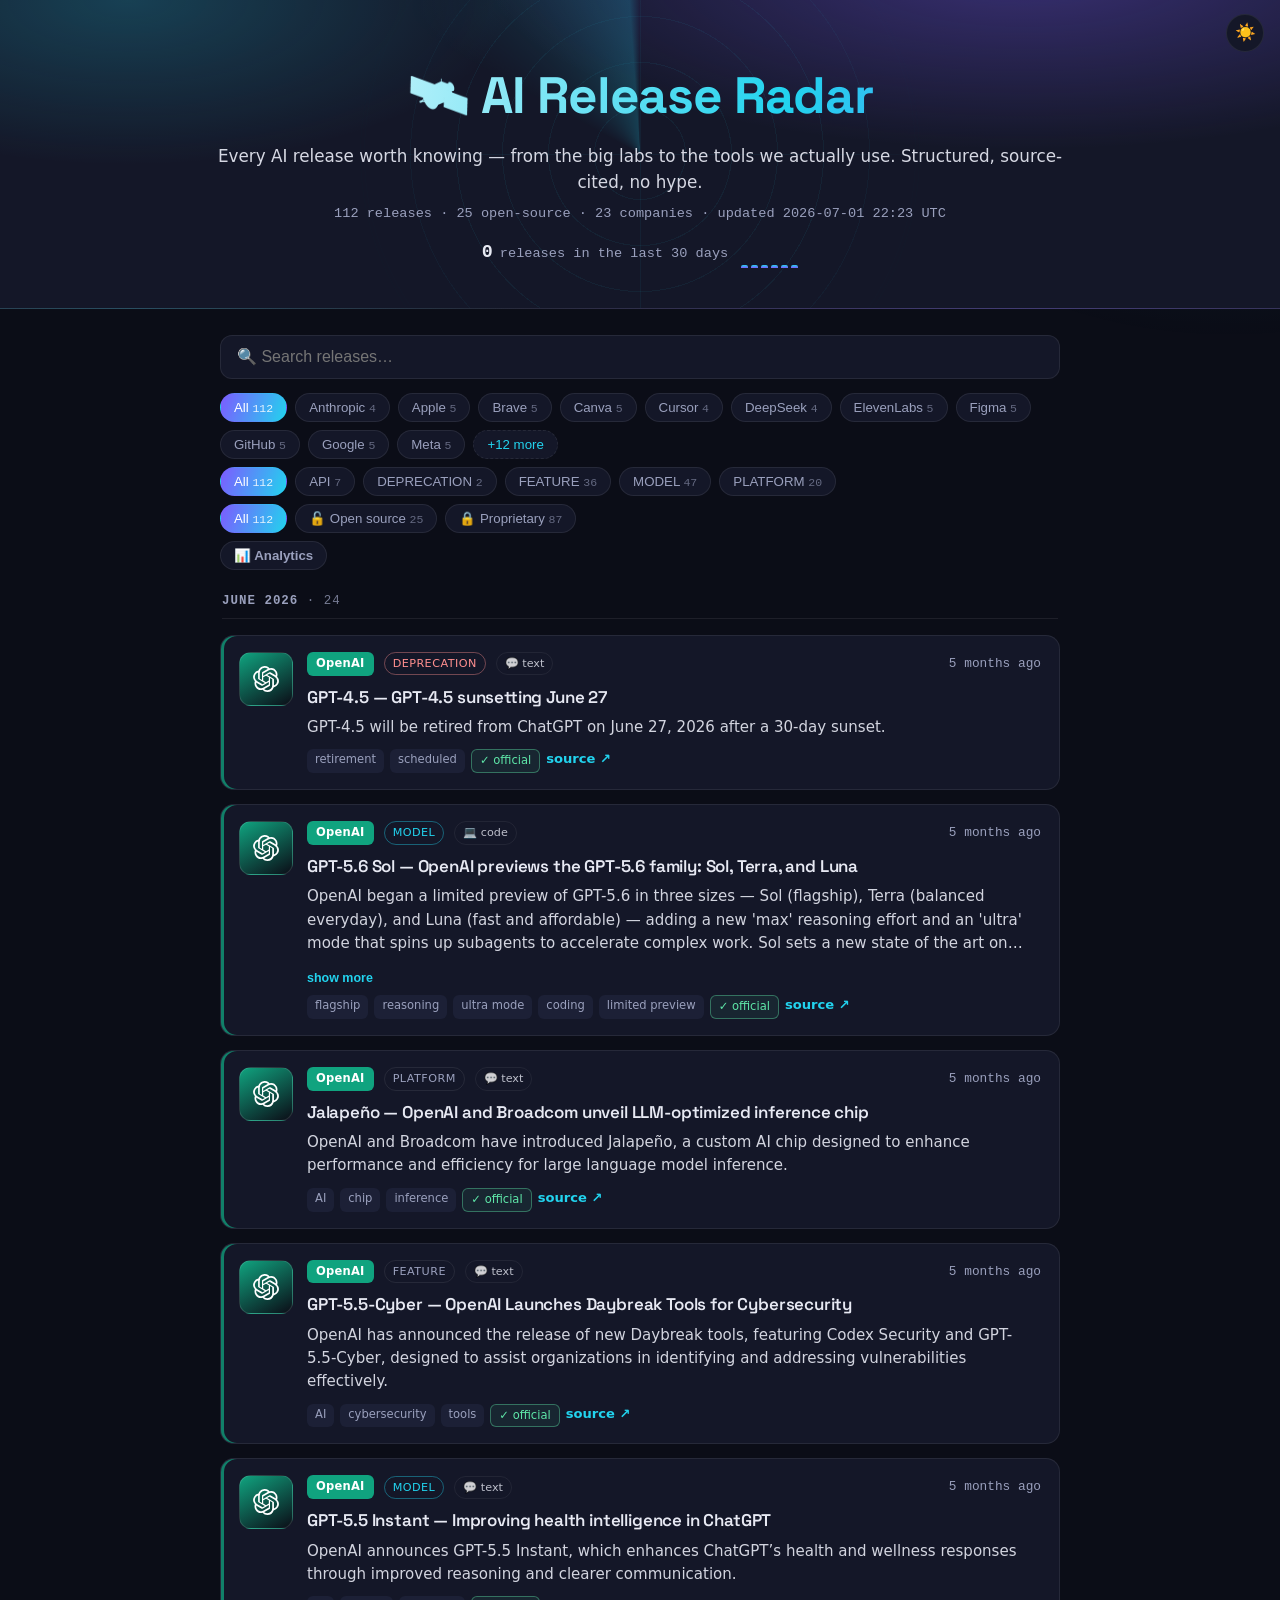
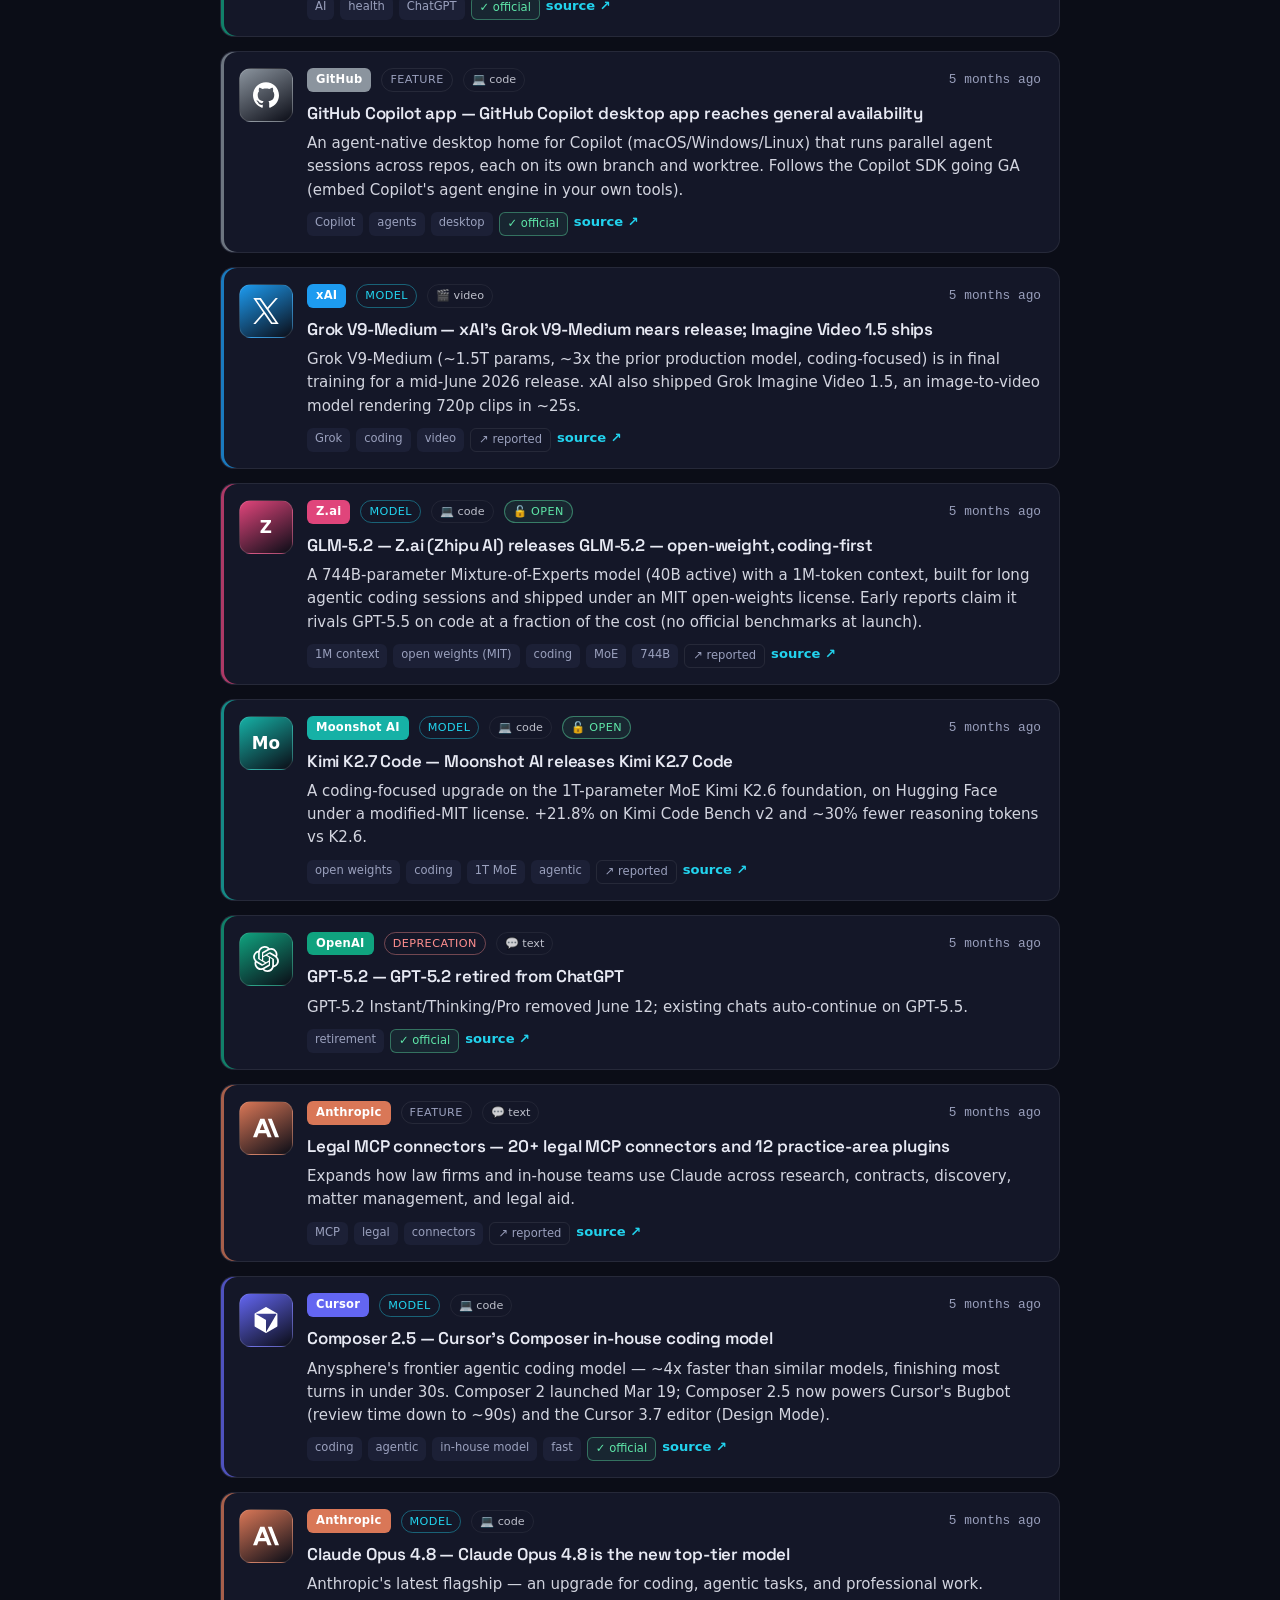
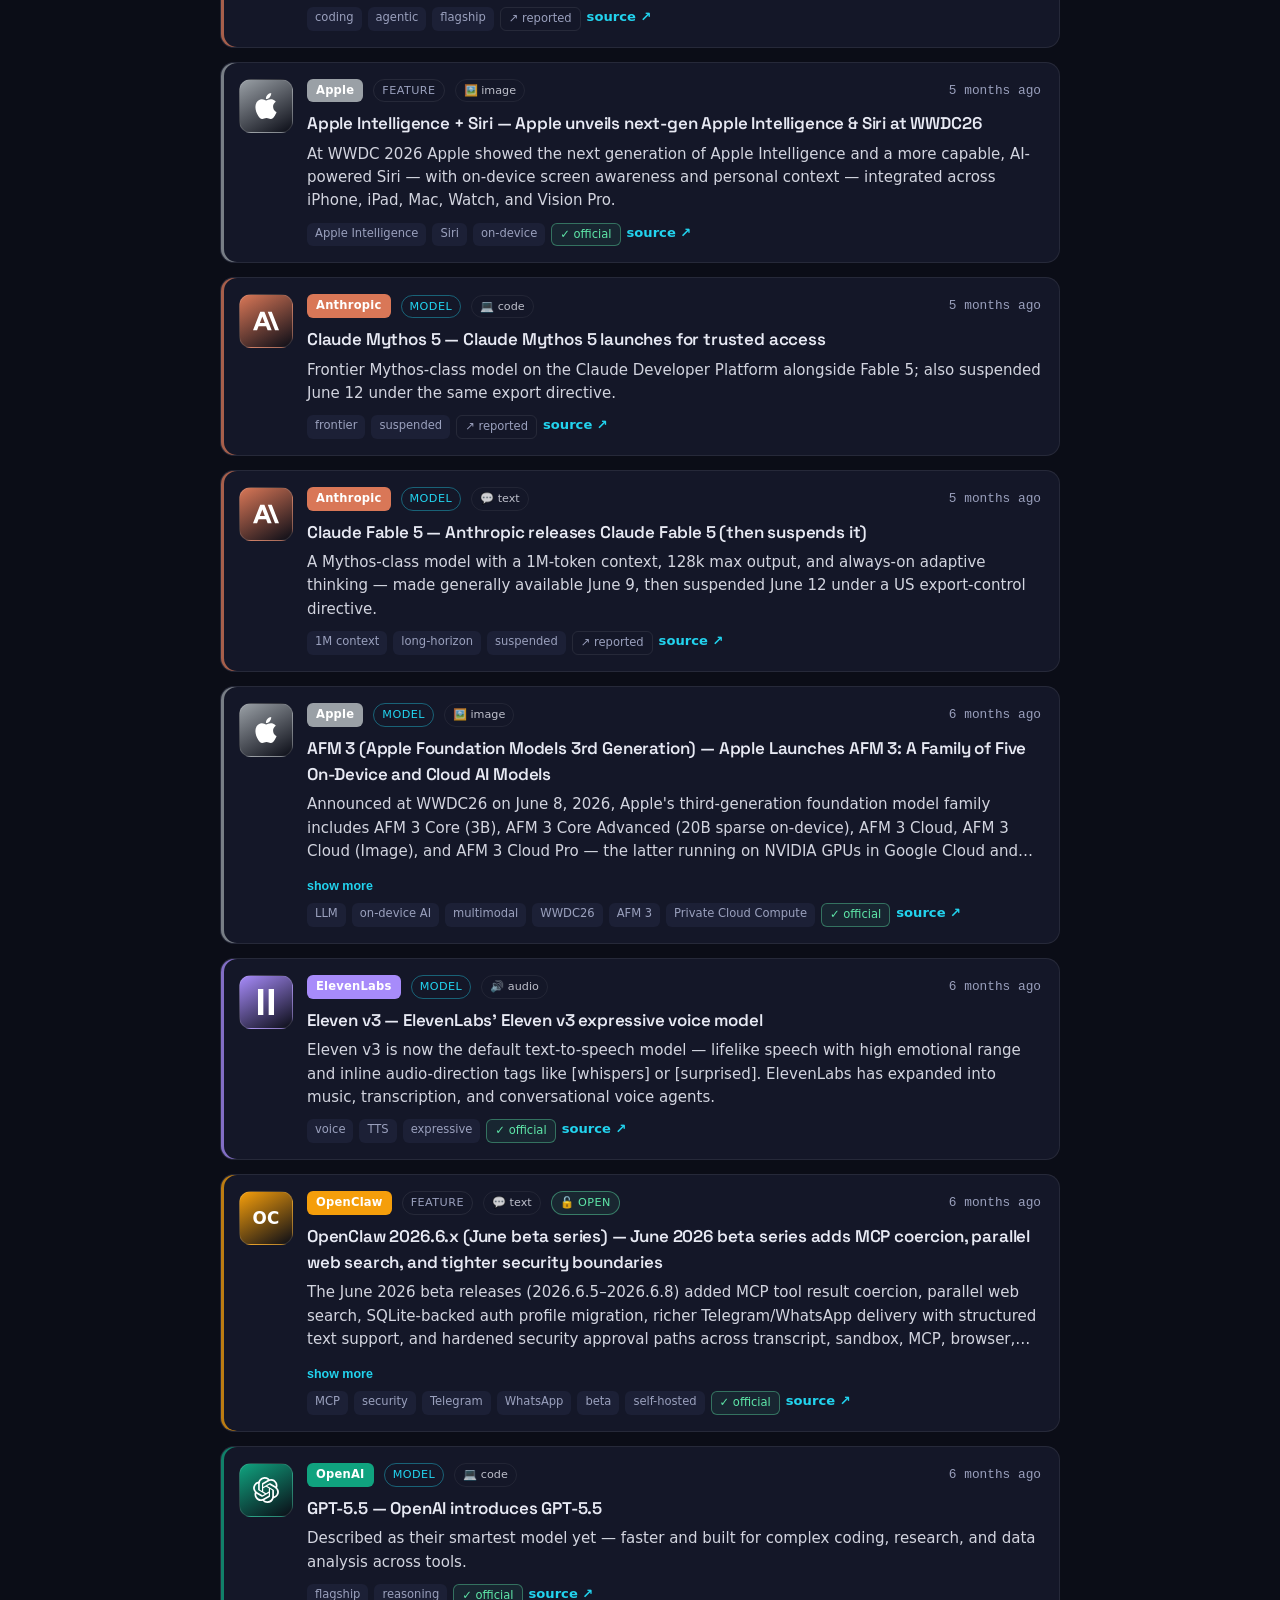
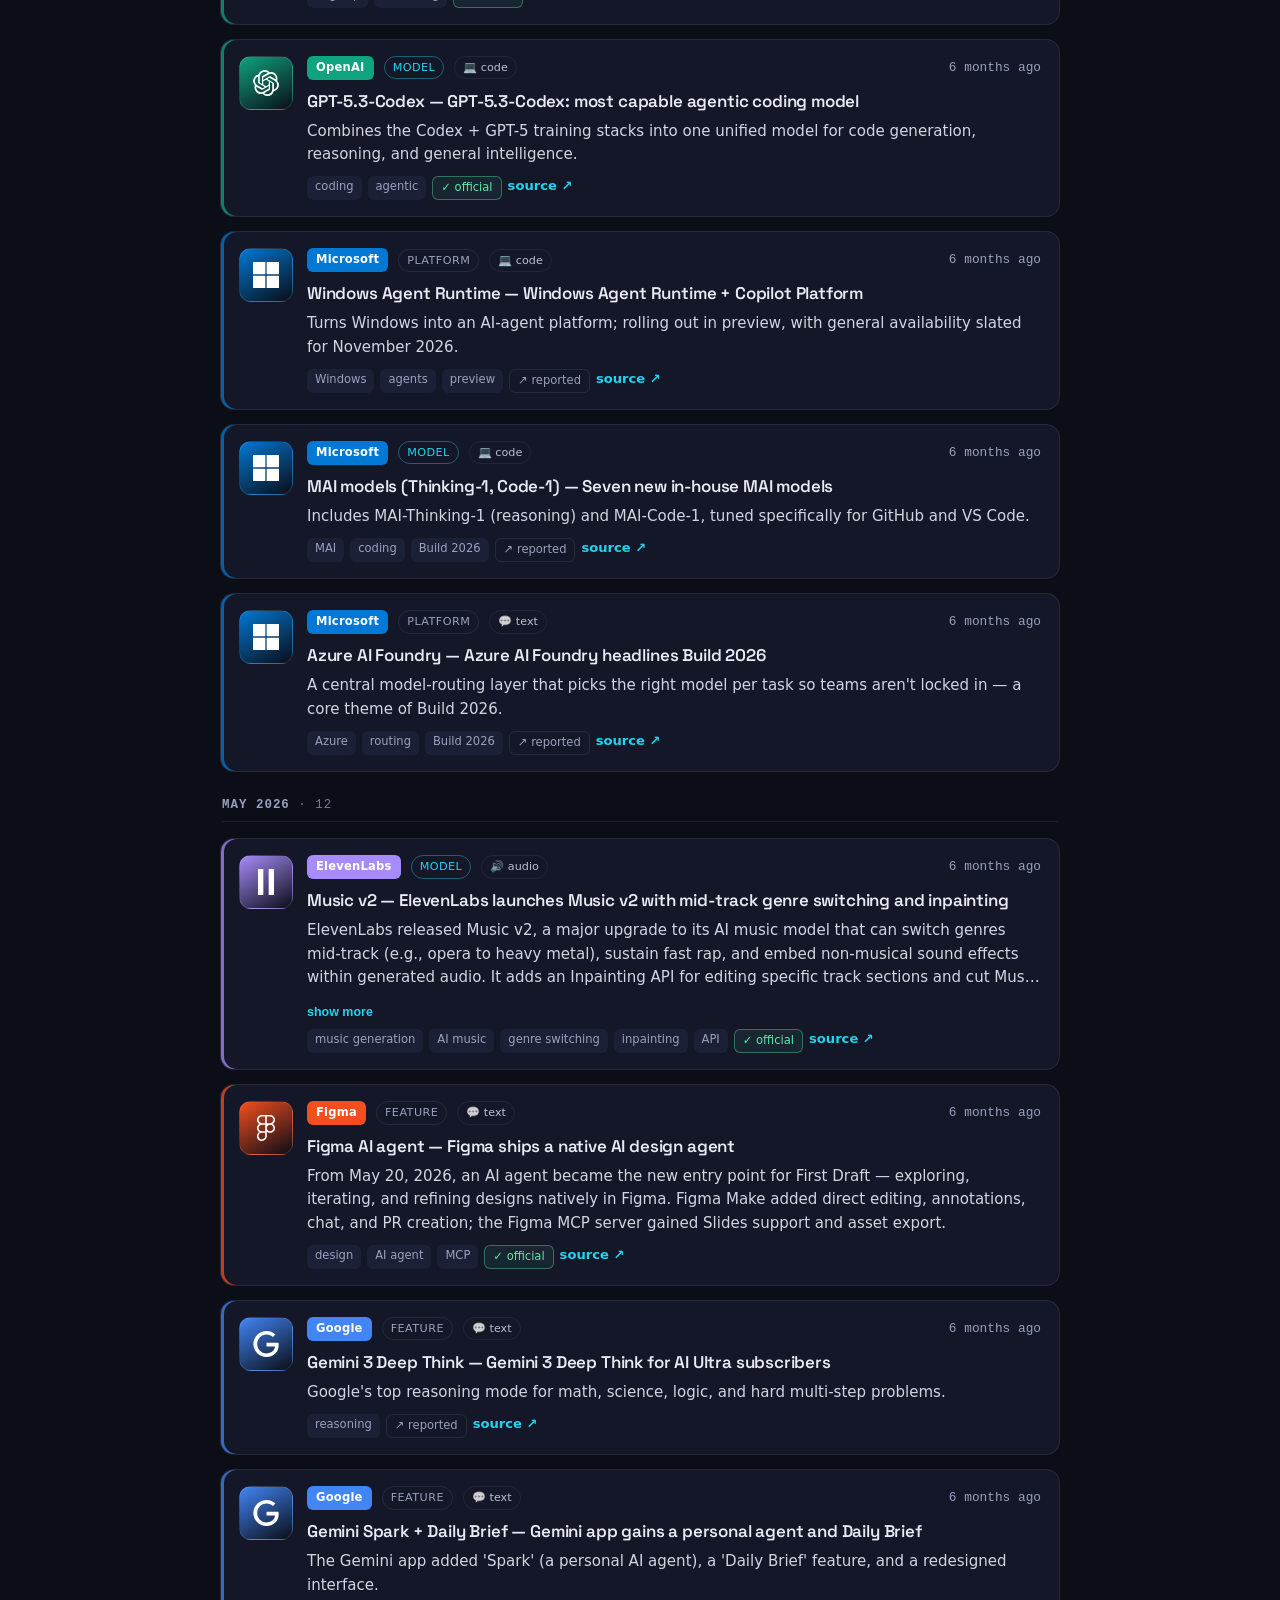
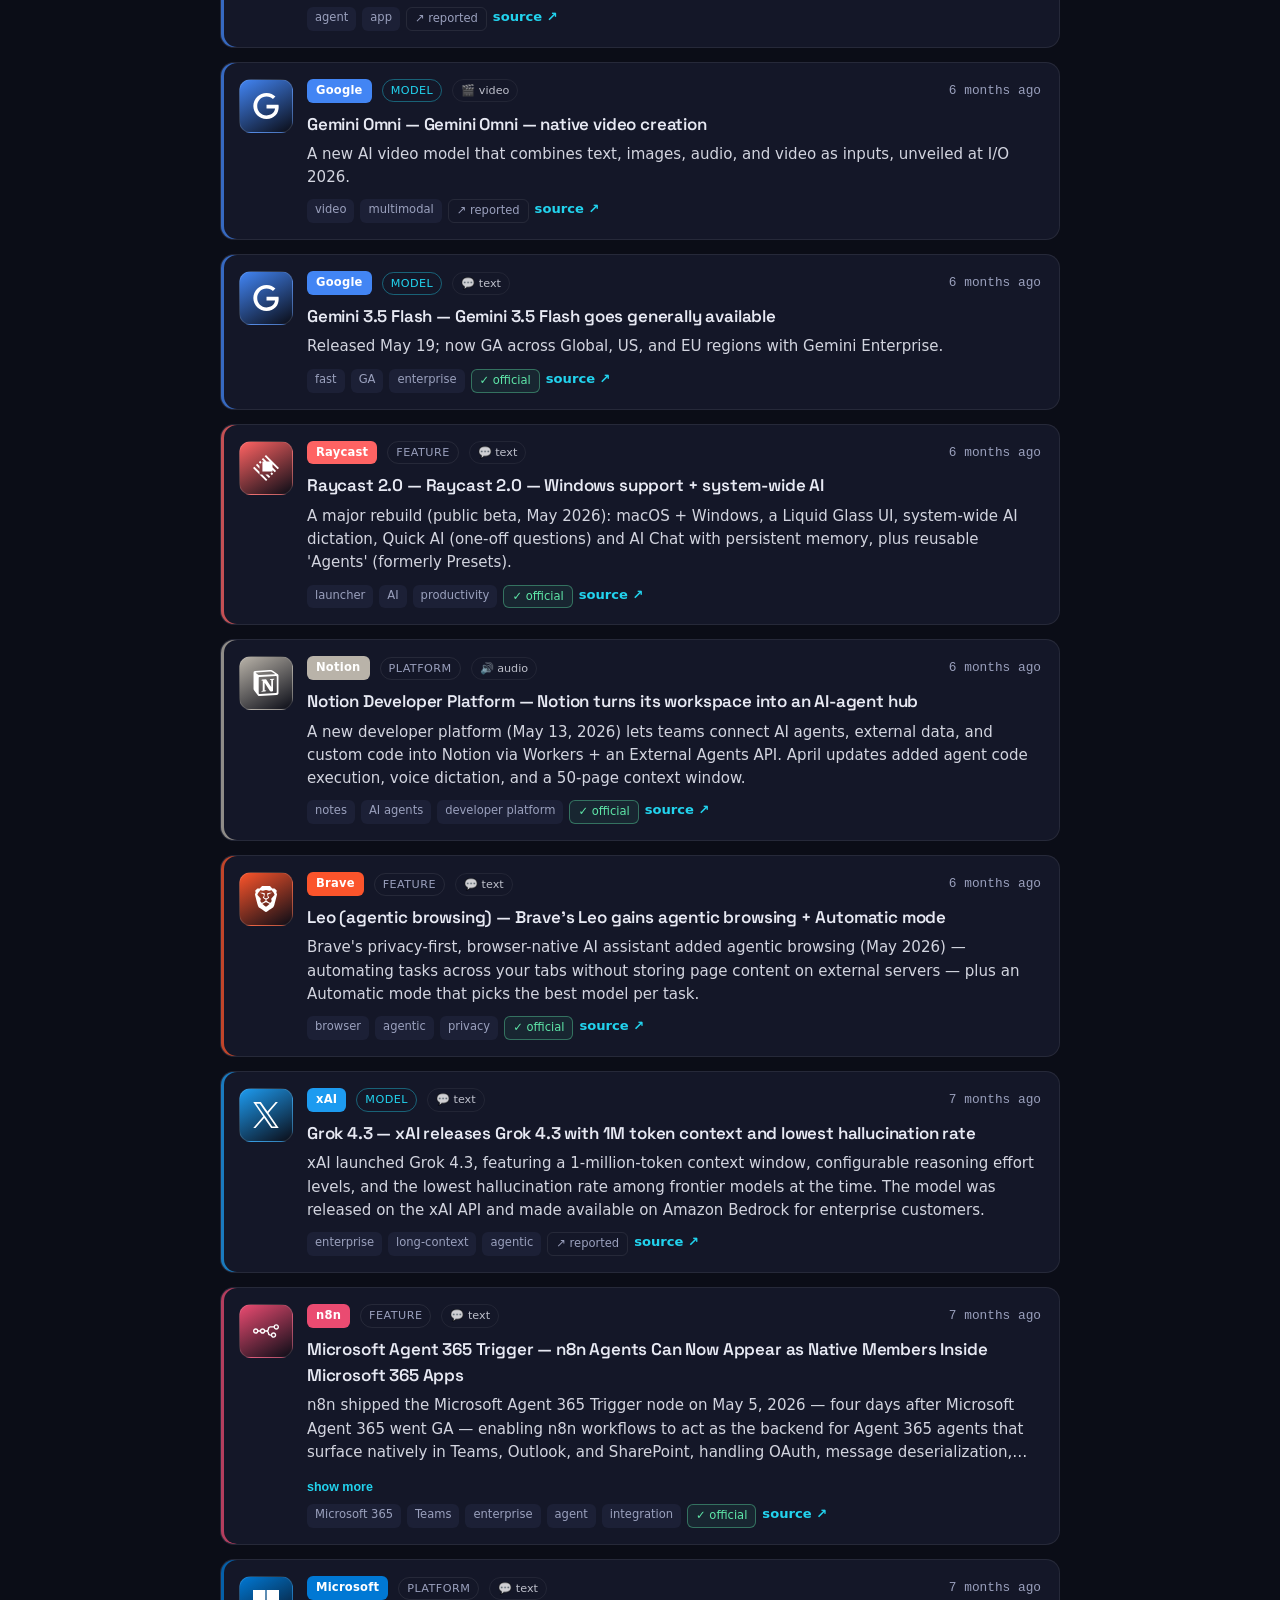
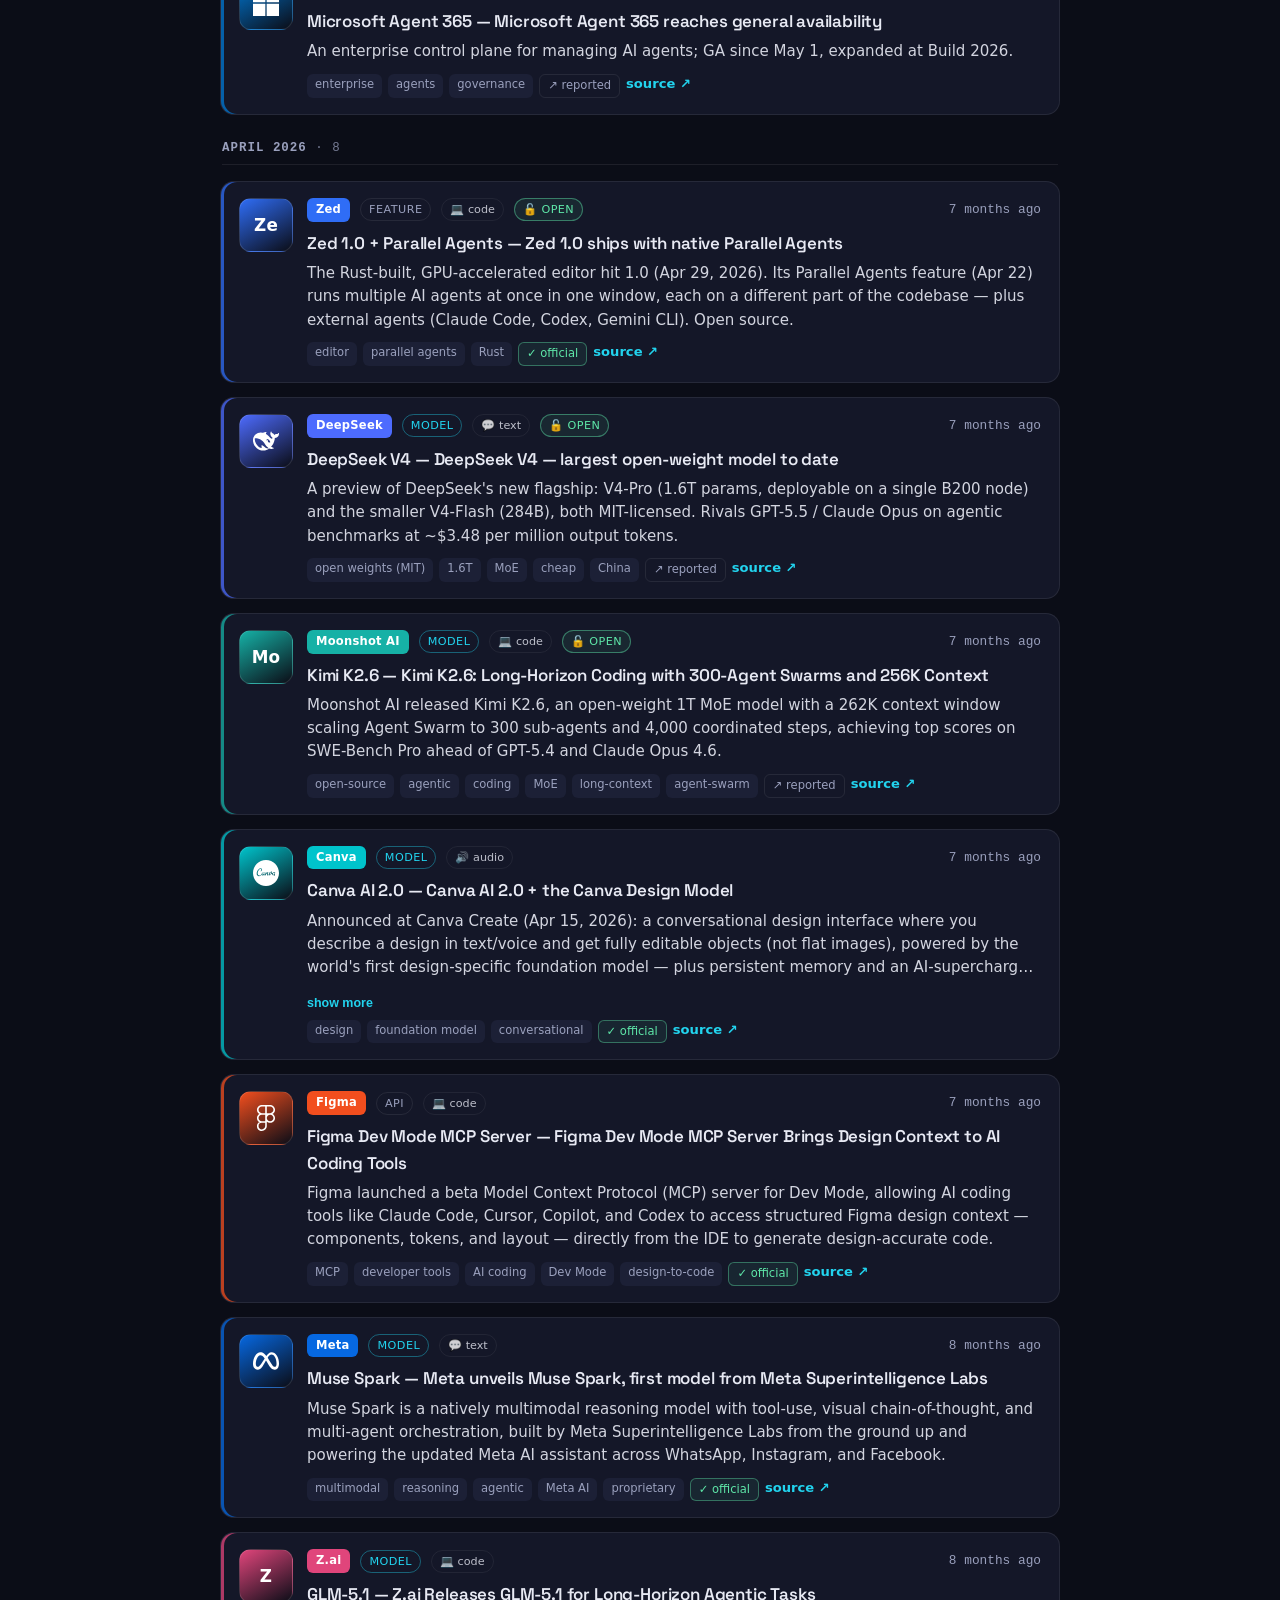
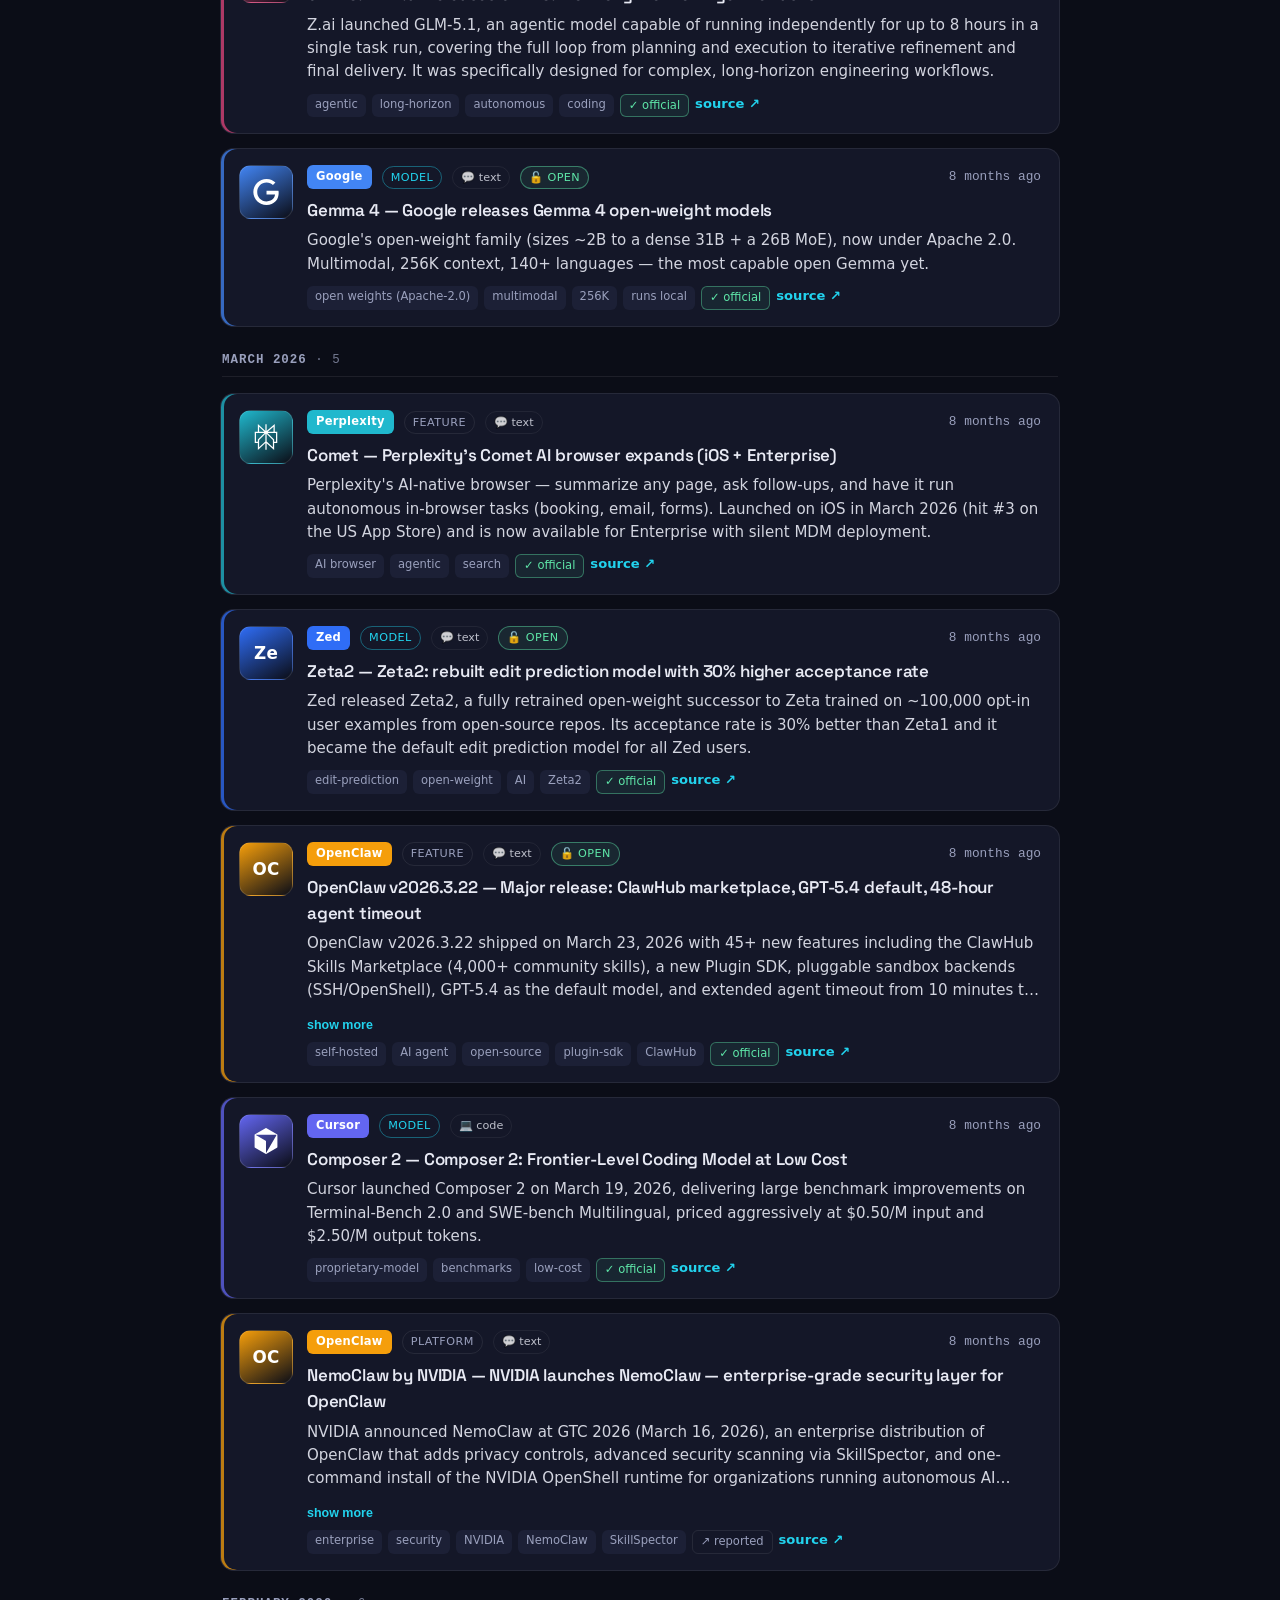
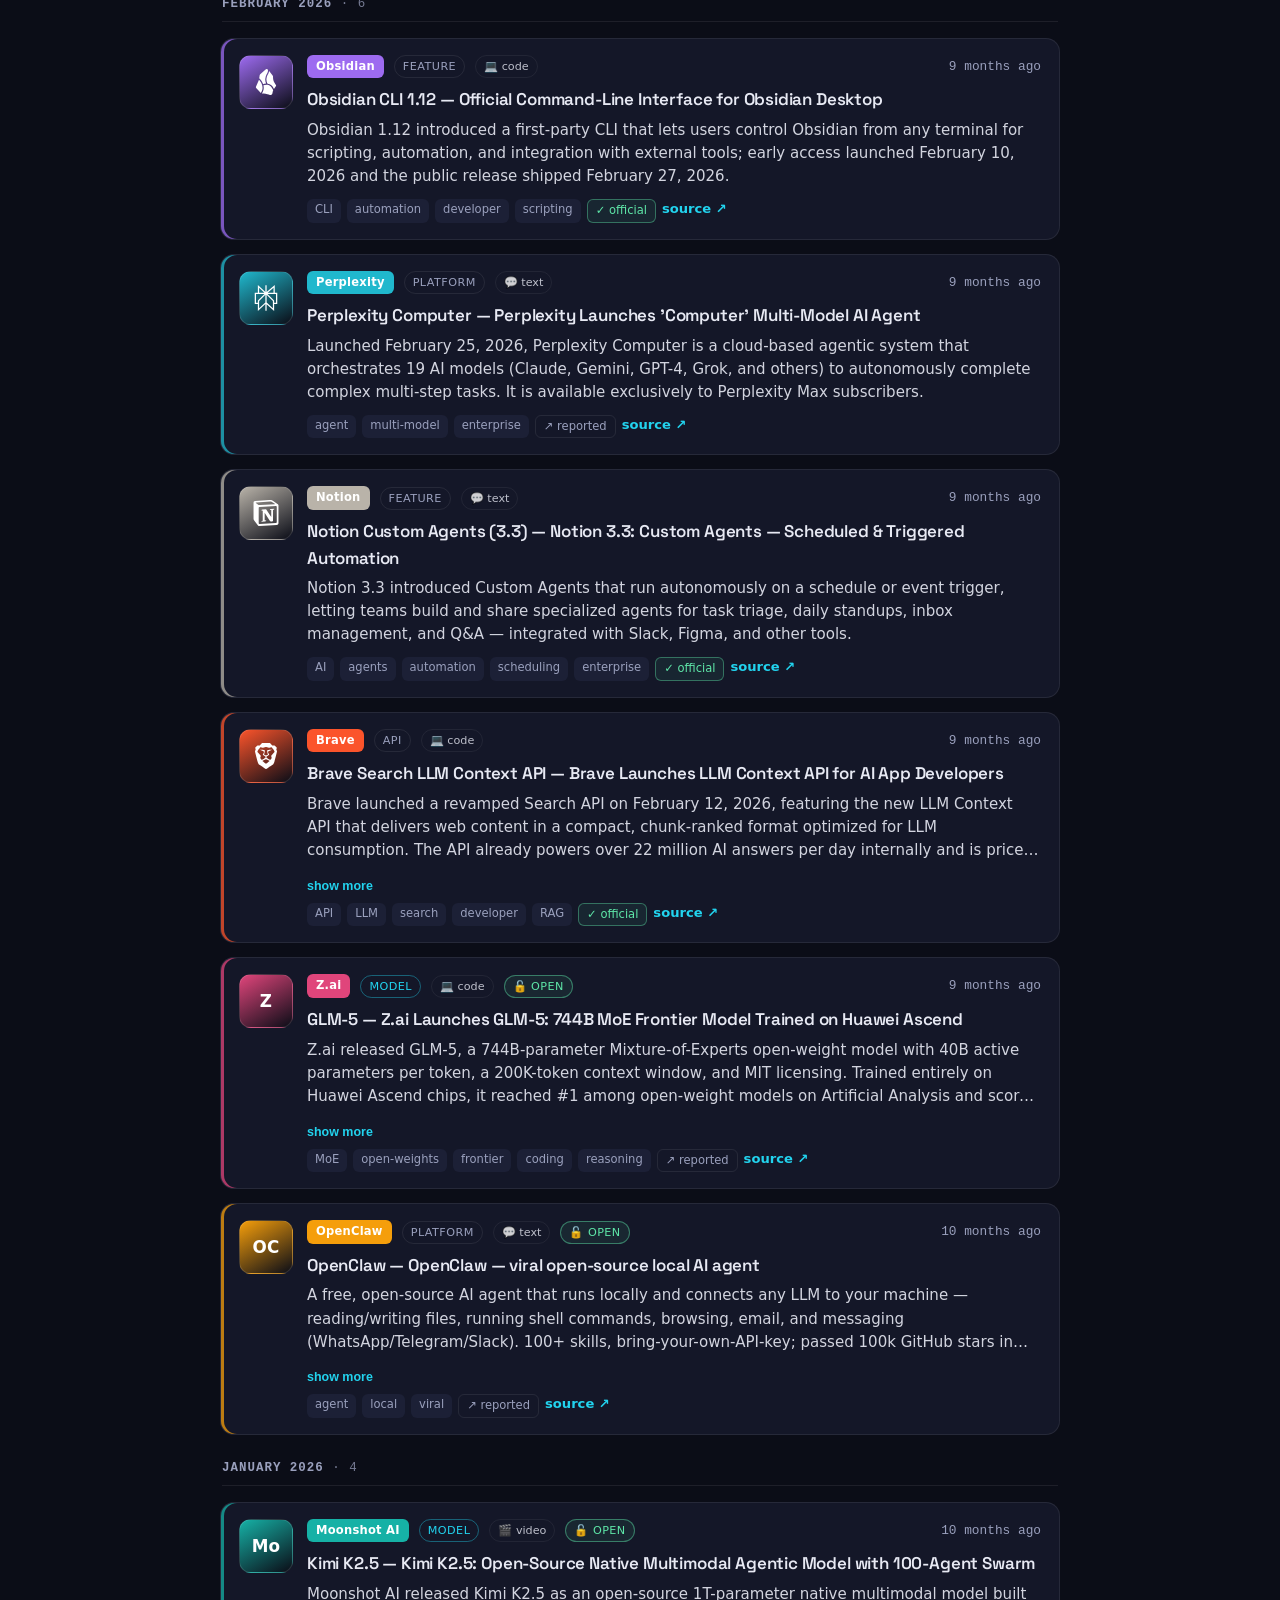
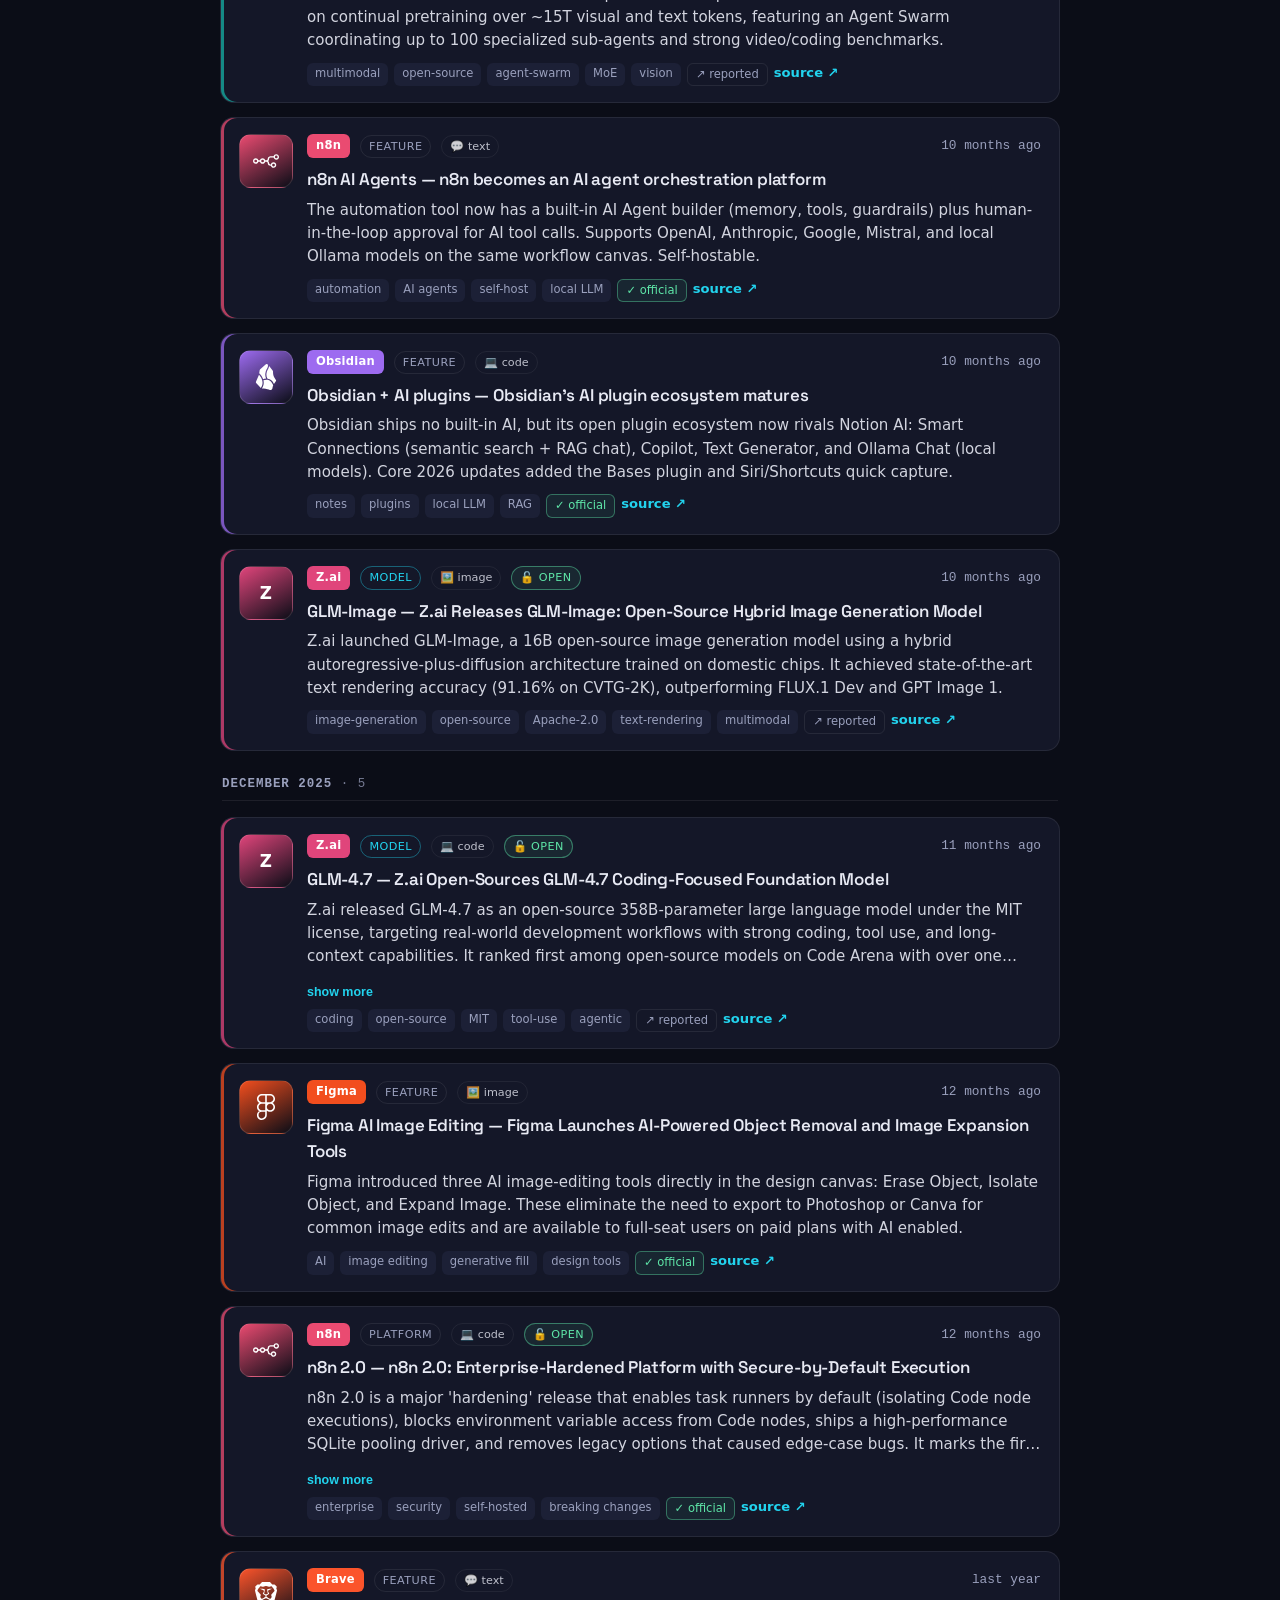
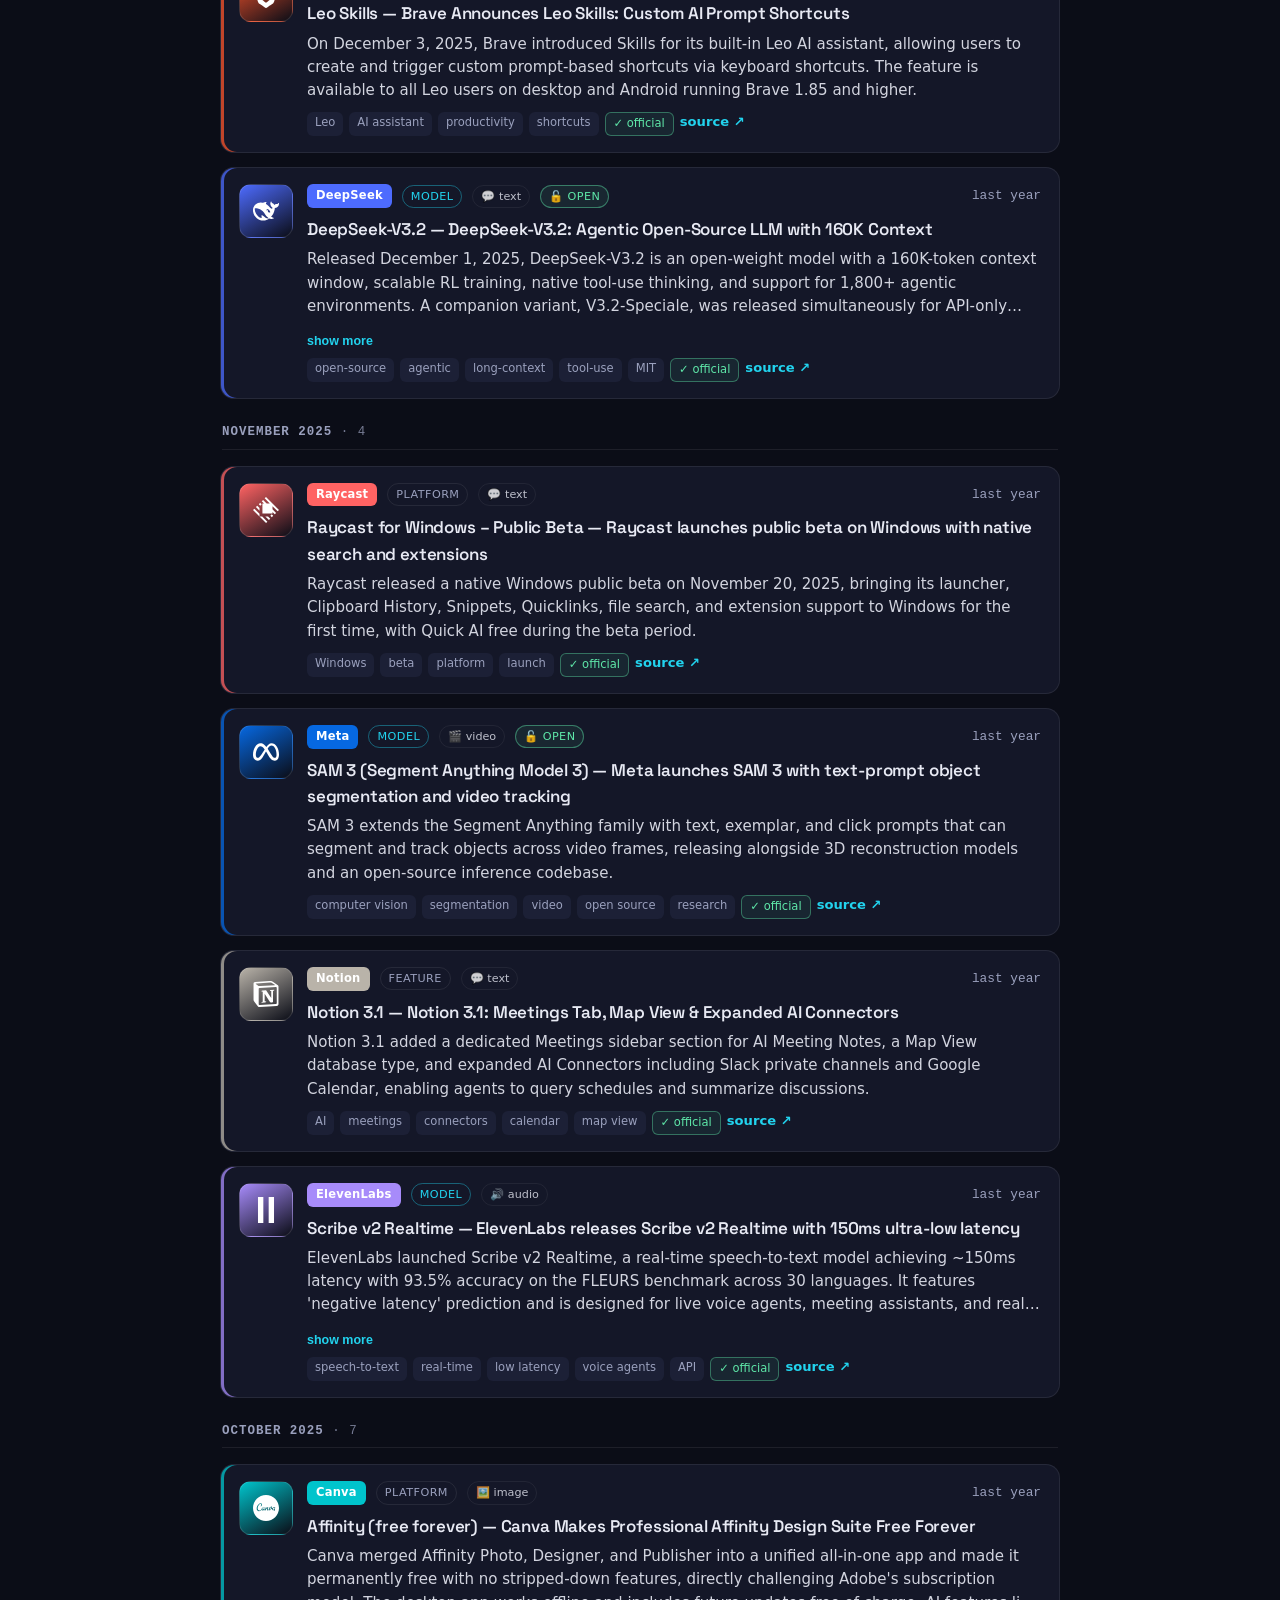
==== commit 30211f5f: "Refine: rolling 30-day stat, summary clamp, collapsible chip wall, month counts, channel footer Co-A" ====
--- a/site/index.html
+++ b/site/index.html
@@ -57,7 +57,12 @@
   </main>
 
   <footer>
-    <p>Built by <b>Khoa Nguyen</b>, paired with Claude 💙 · <a class="source" href="rss.xml">📡 RSS</a> · data updates via the radar pipeline</p>
+    <p class="channels">Follow the radar your way:
+      <a class="source" href="rss.xml">📡 RSS</a> ·
+      <a class="source" href="https://github.com/Koha1312/ai-release-radar#readme" target="_blank" rel="noopener">🤖 MCP server</a> ·
+      🔗 shareable filter links
+    </p>
+    <p>Built by <b>Khoa Nguyen</b>, paired with Claude 💙 · auto-refreshed every 3 hours</p>
   </footer>
 
   <script src="app.js"></script>
--- a/site/style.css
+++ b/site/style.css
@@ -262,6 +262,28 @@
 
 /* modality tag pill (💬 text / 🖼️ image / 🎬 video / 🔊 audio / 🤖 robotics / 💻 code) */
 .modality-pill { text-transform: none; letter-spacing: 0; color: var(--text); opacity: 0.8; border-color: var(--border); }
+
+/* long summaries collapse to 3 lines until "show more" */
+.card p.summary.clamp {
+  display: -webkit-box;
+  -webkit-line-clamp: 3;
+  -webkit-box-orient: vertical;
+  overflow: hidden;
+}
+.more-btn {
+  background: none; border: none; padding: 0; margin: -6px 0 10px;
+  color: var(--accent-2); font-size: 0.78rem; font-weight: 600; cursor: pointer;
+}
+.more-btn:hover { text-decoration: underline; }
+
+/* "+N more" / "− less" chip for the collapsed company wall */
+.chip-more { color: var(--accent-2); border-style: dashed; }
+
+/* count next to month group headers */
+.mh-count { color: var(--muted); opacity: 0.75; font-weight: 500; }
+
+/* footer channels line */
+footer .channels { margin-bottom: 6px; }
 
 /* analytics toggle button */
 .toggle-btn { font-weight: 600; }
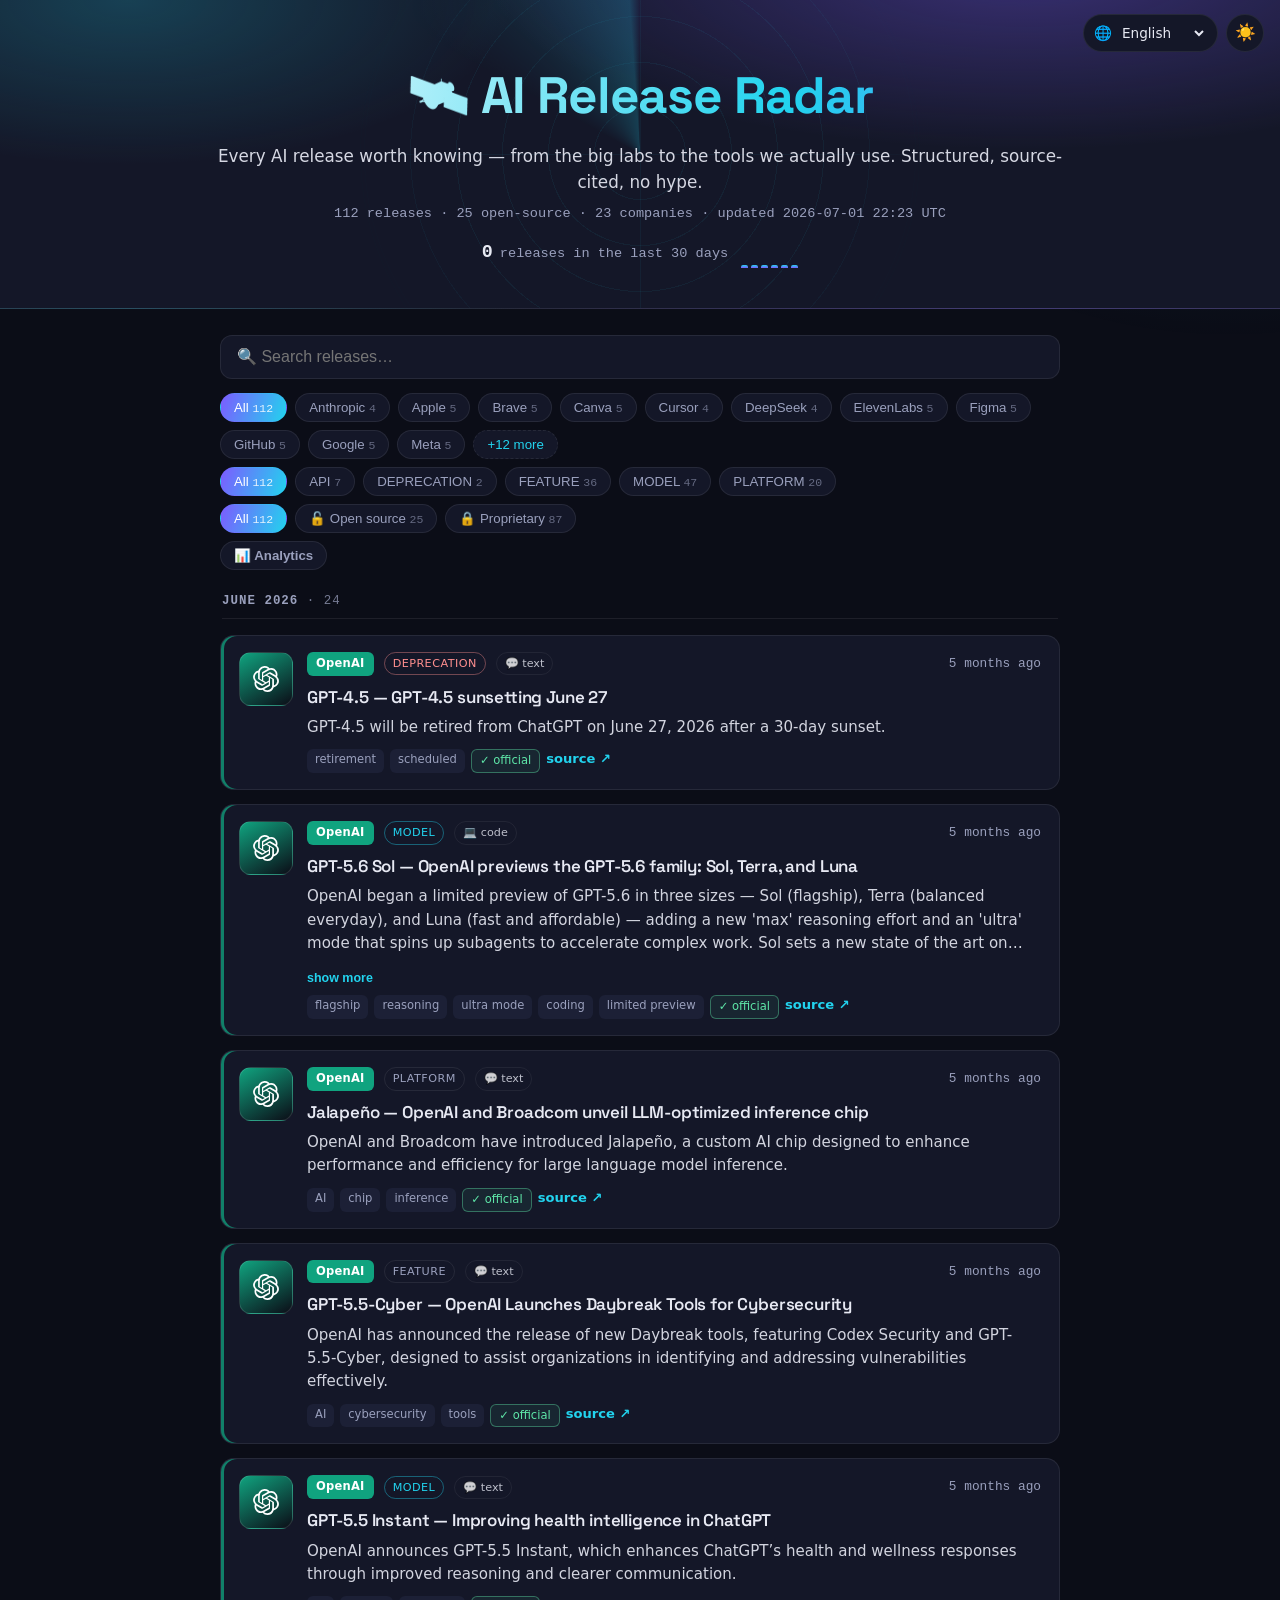
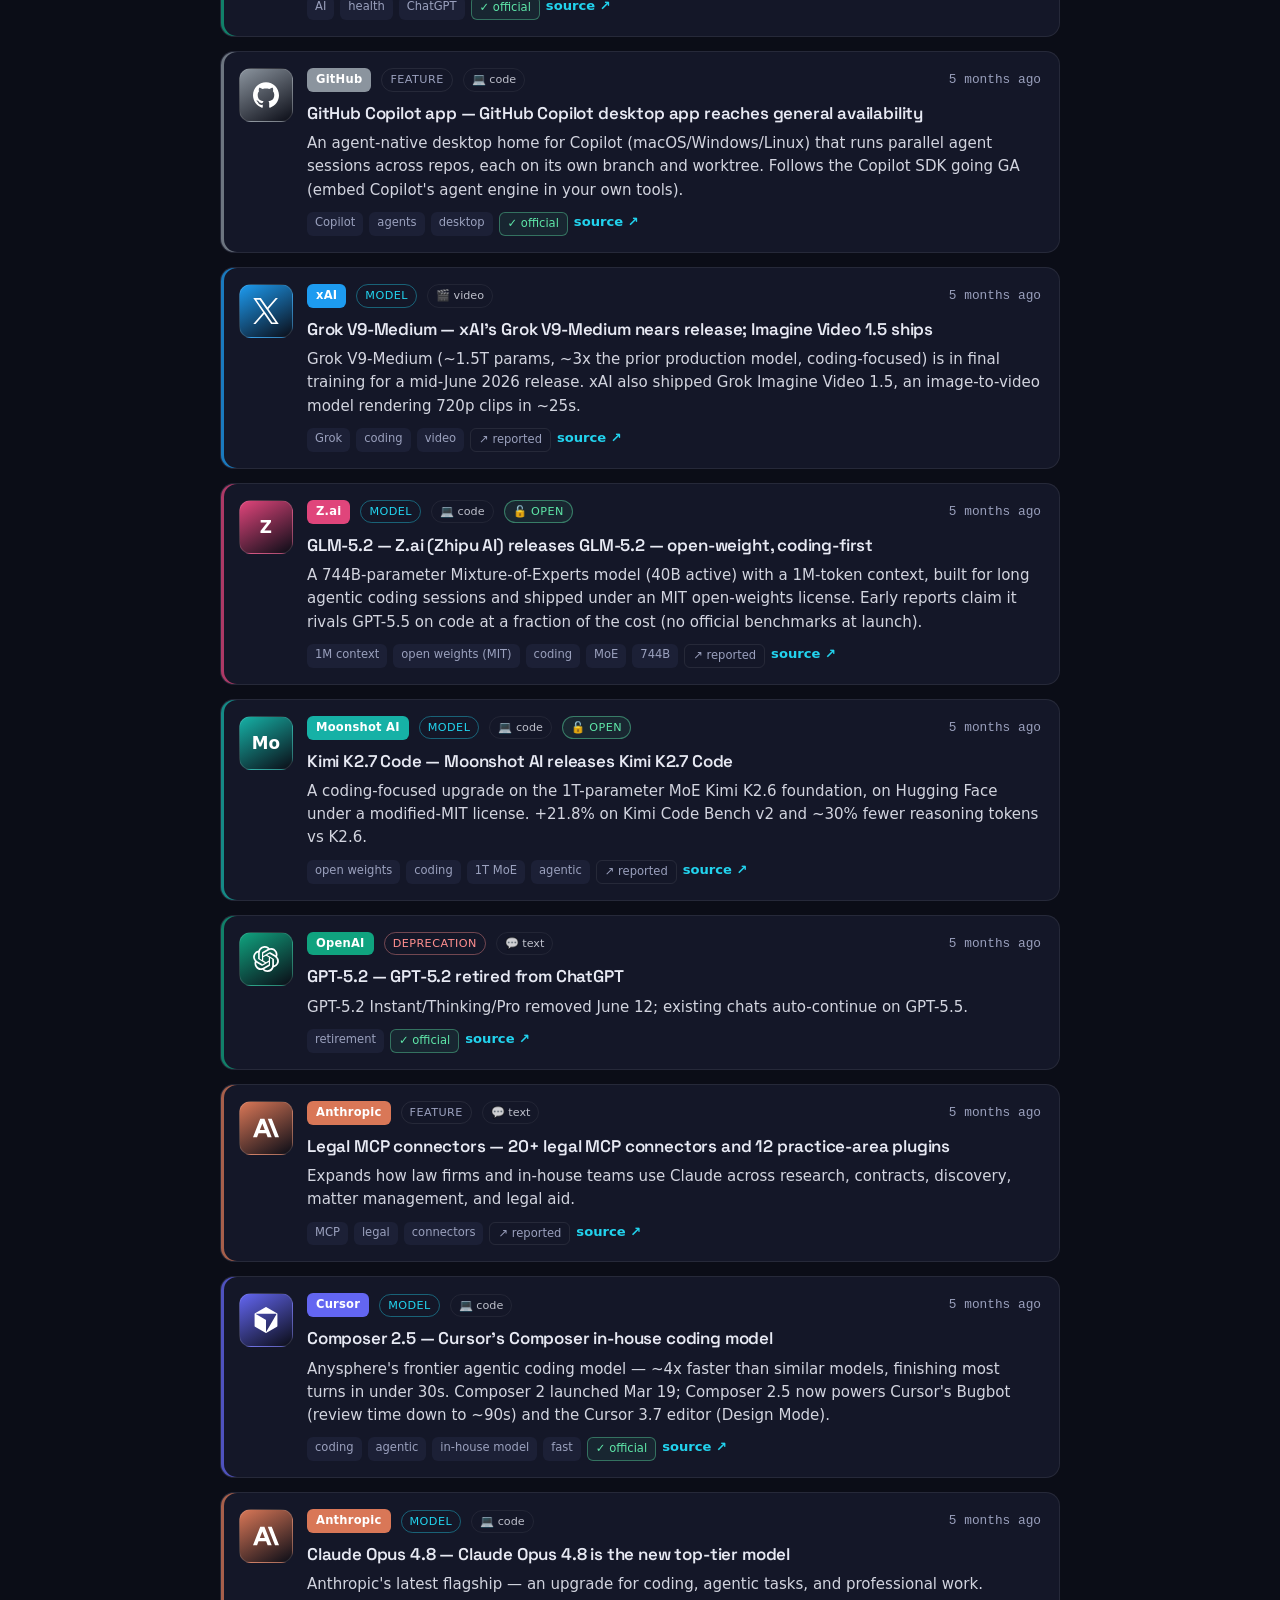
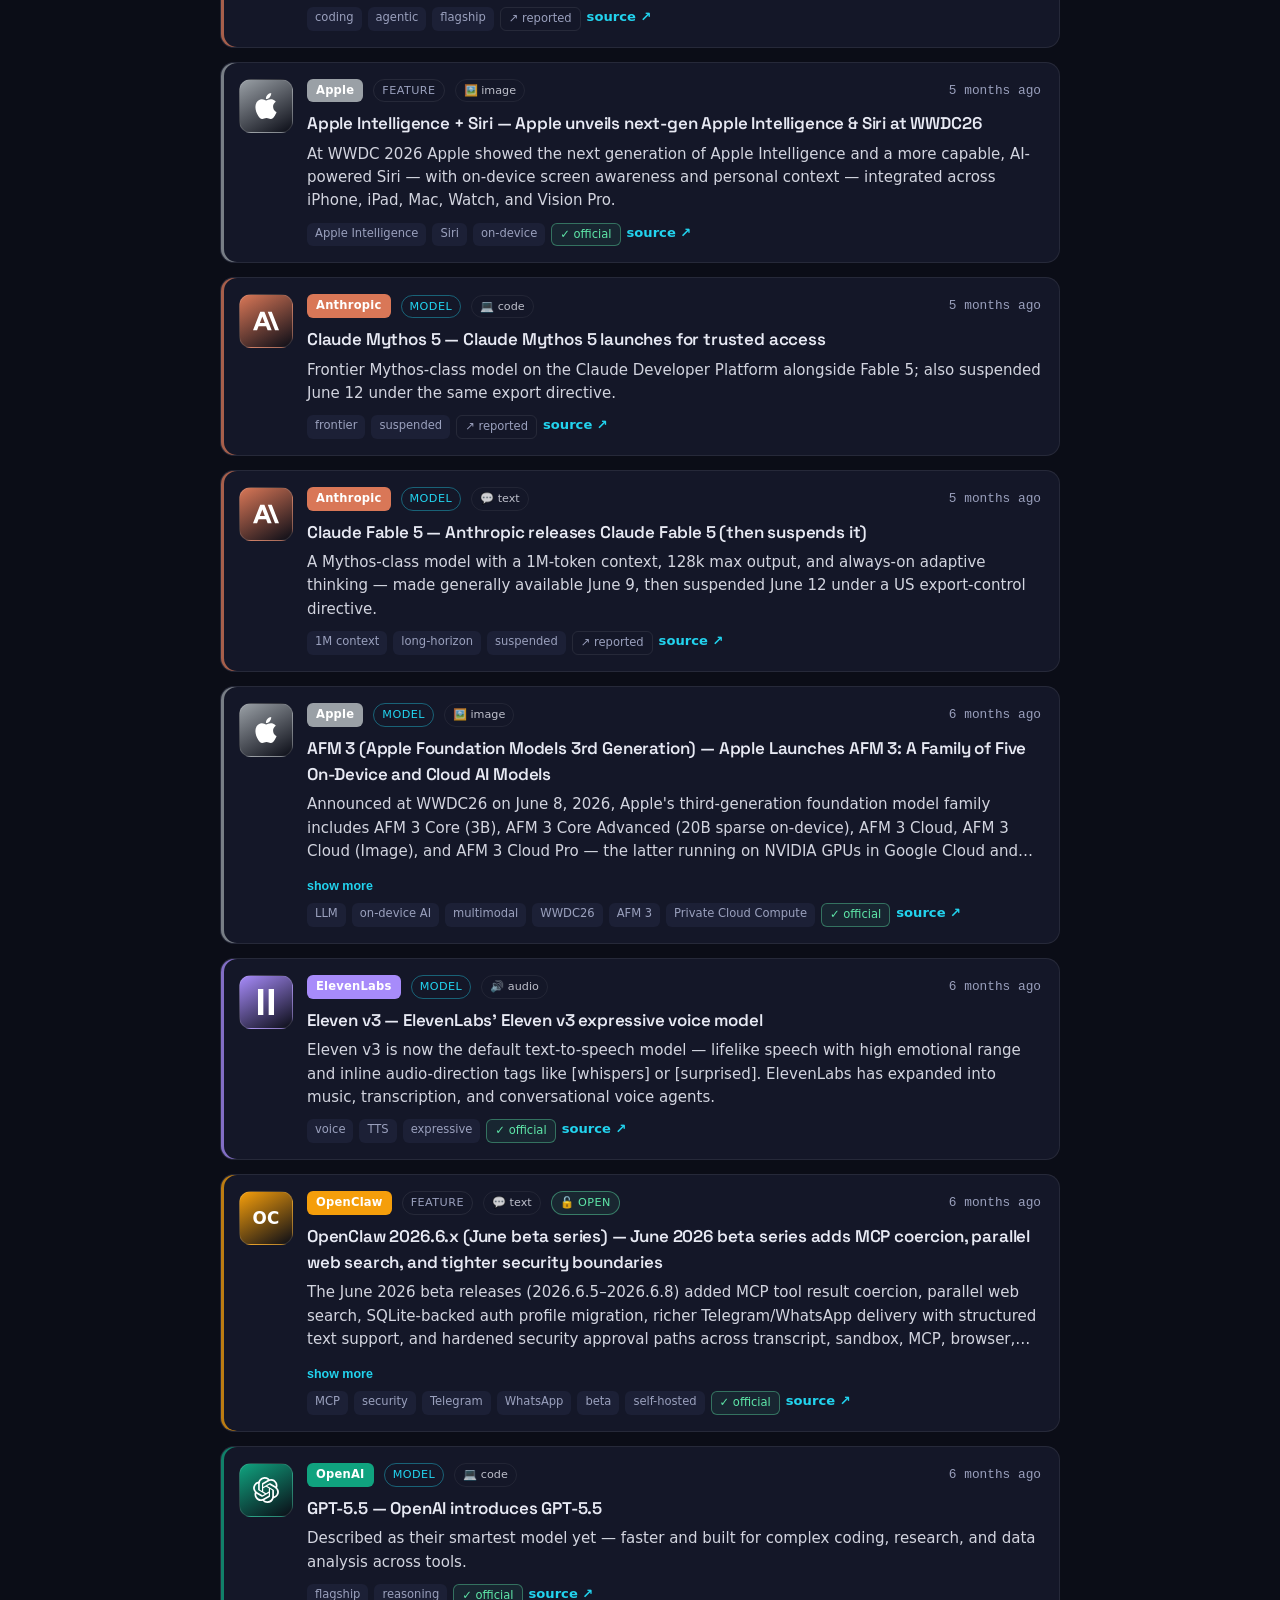
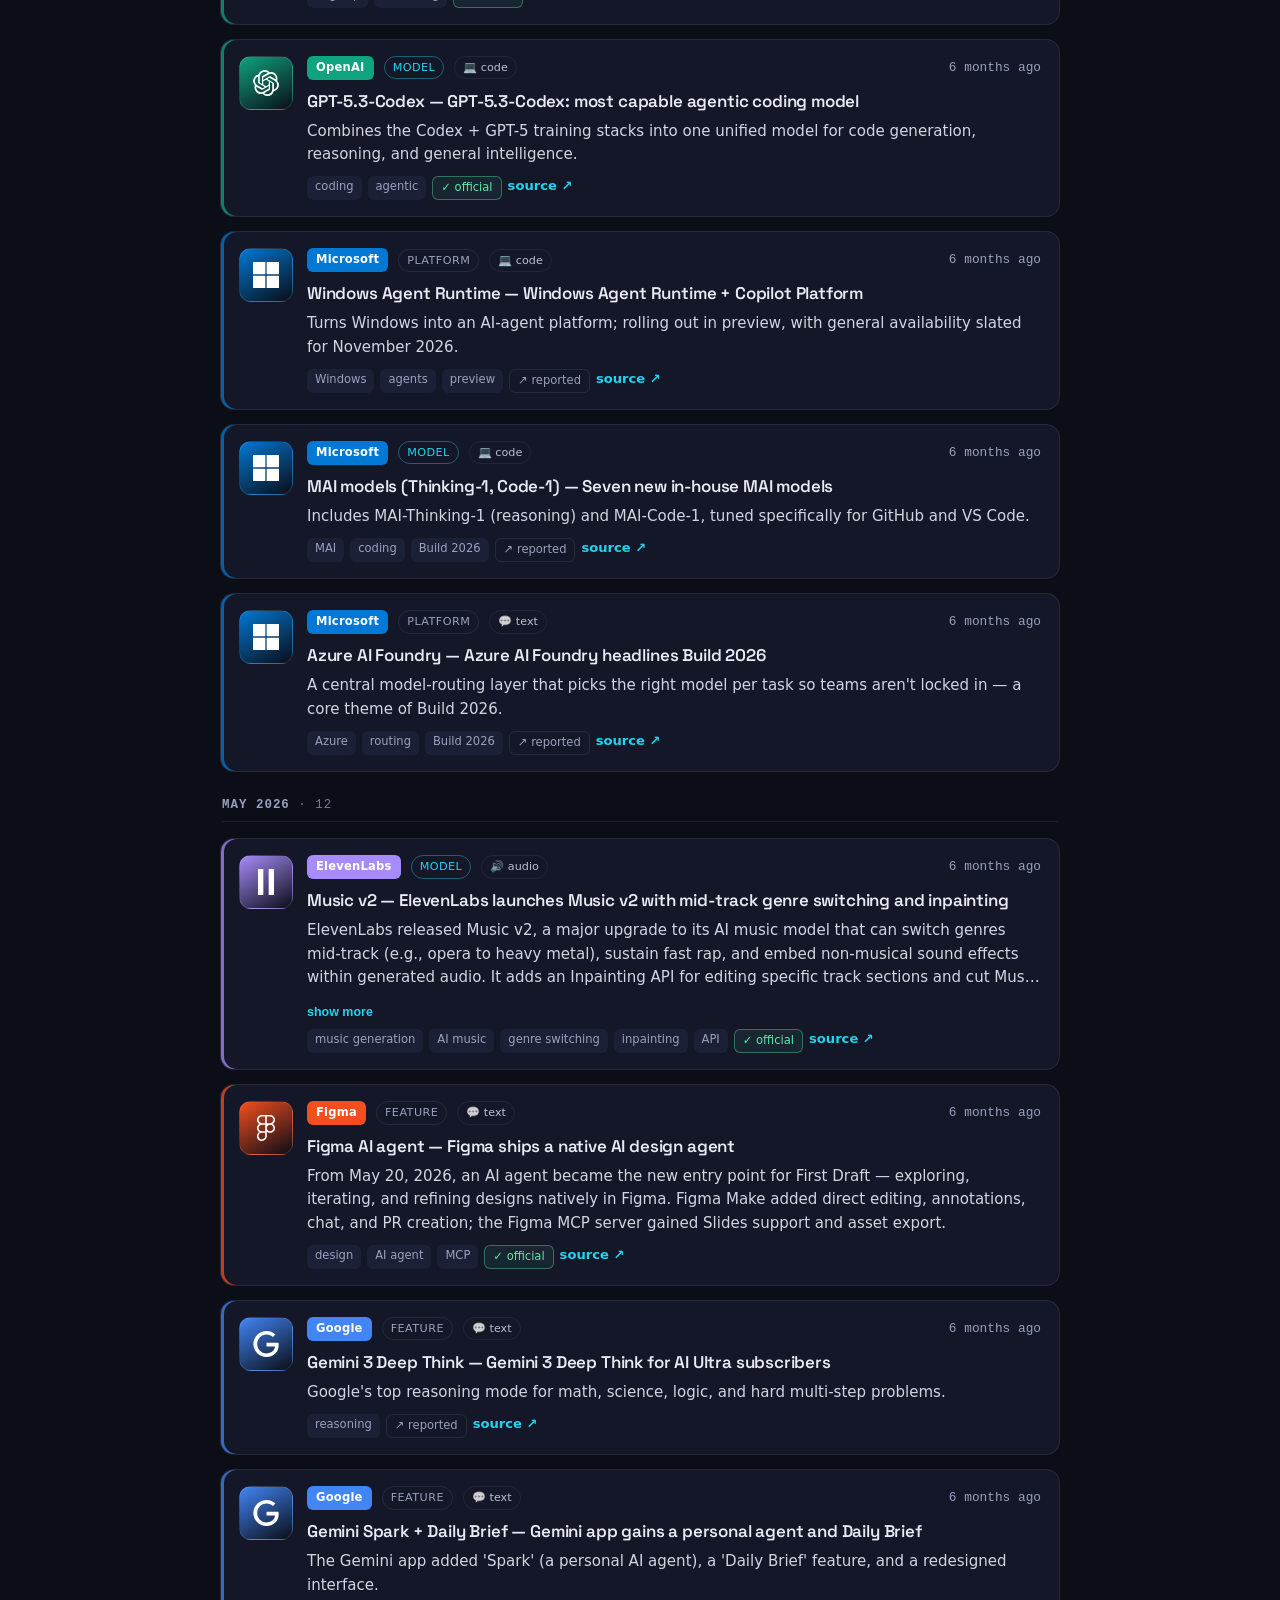
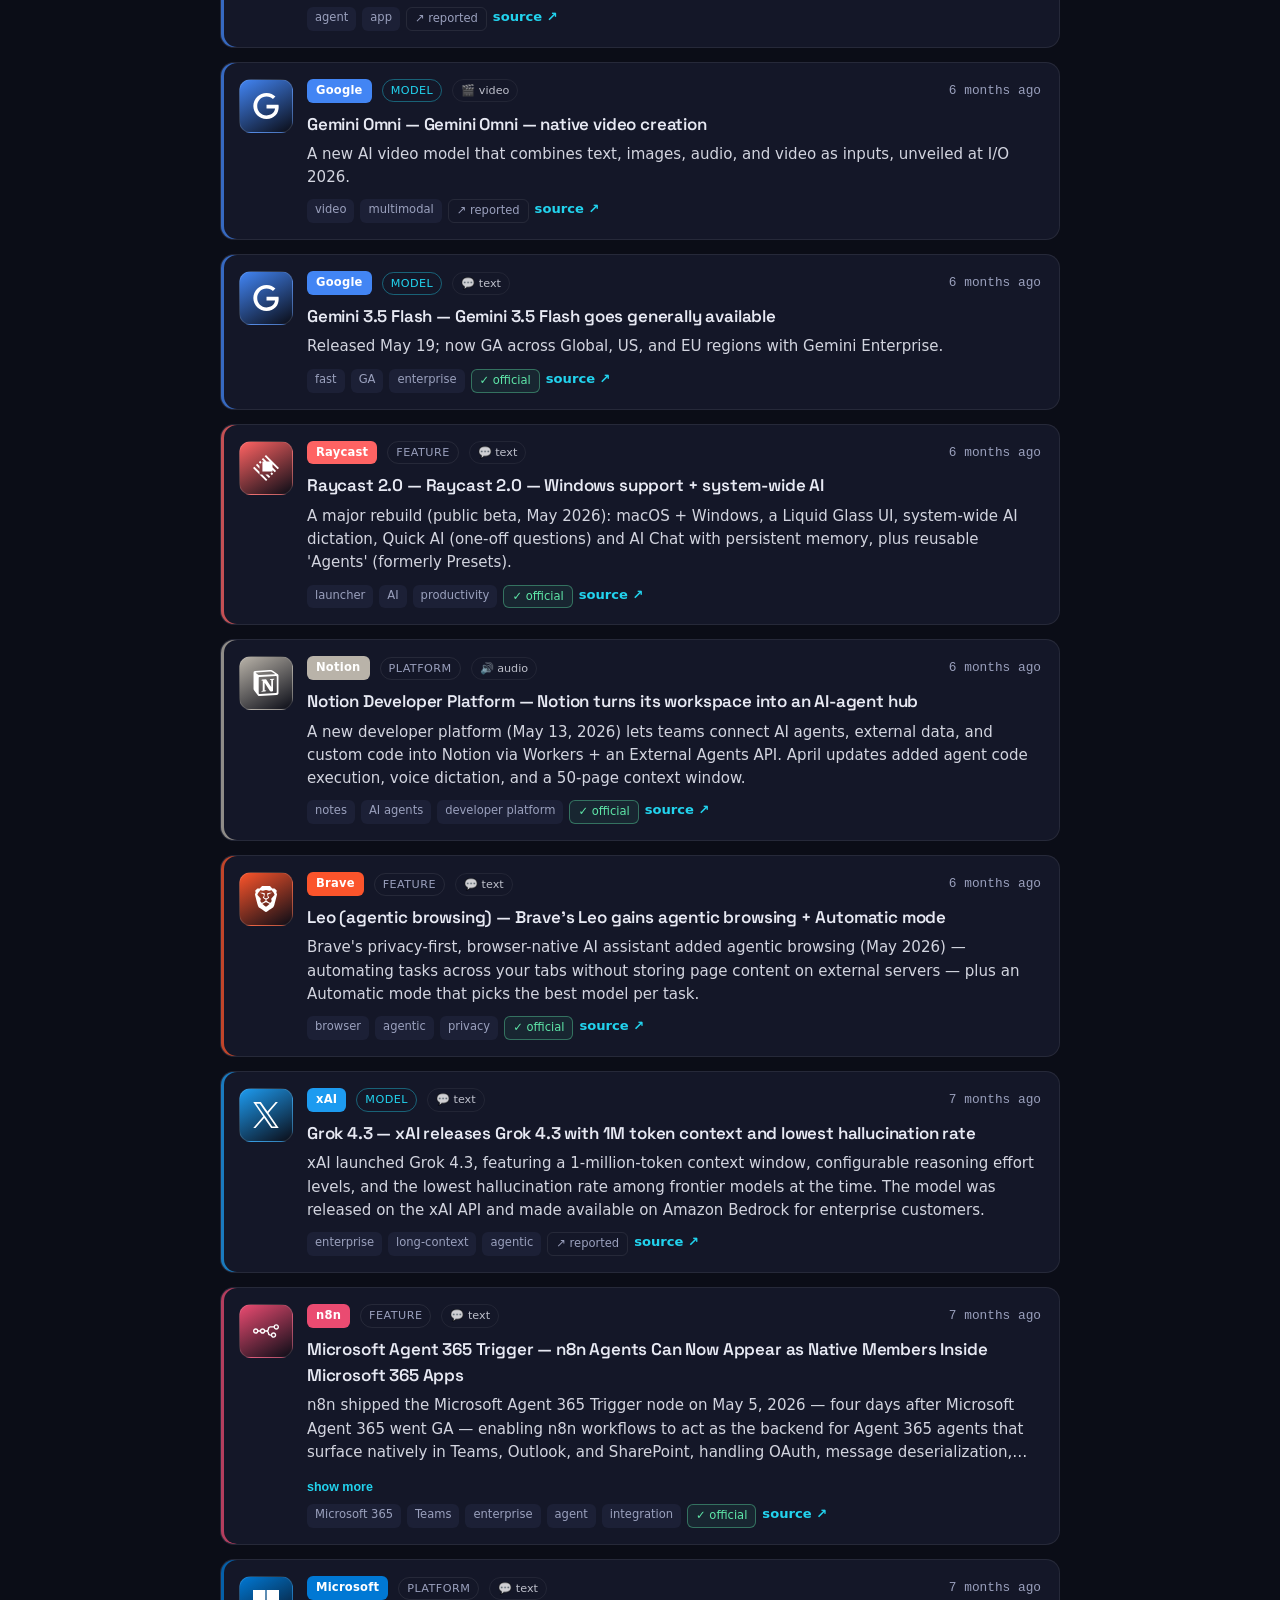
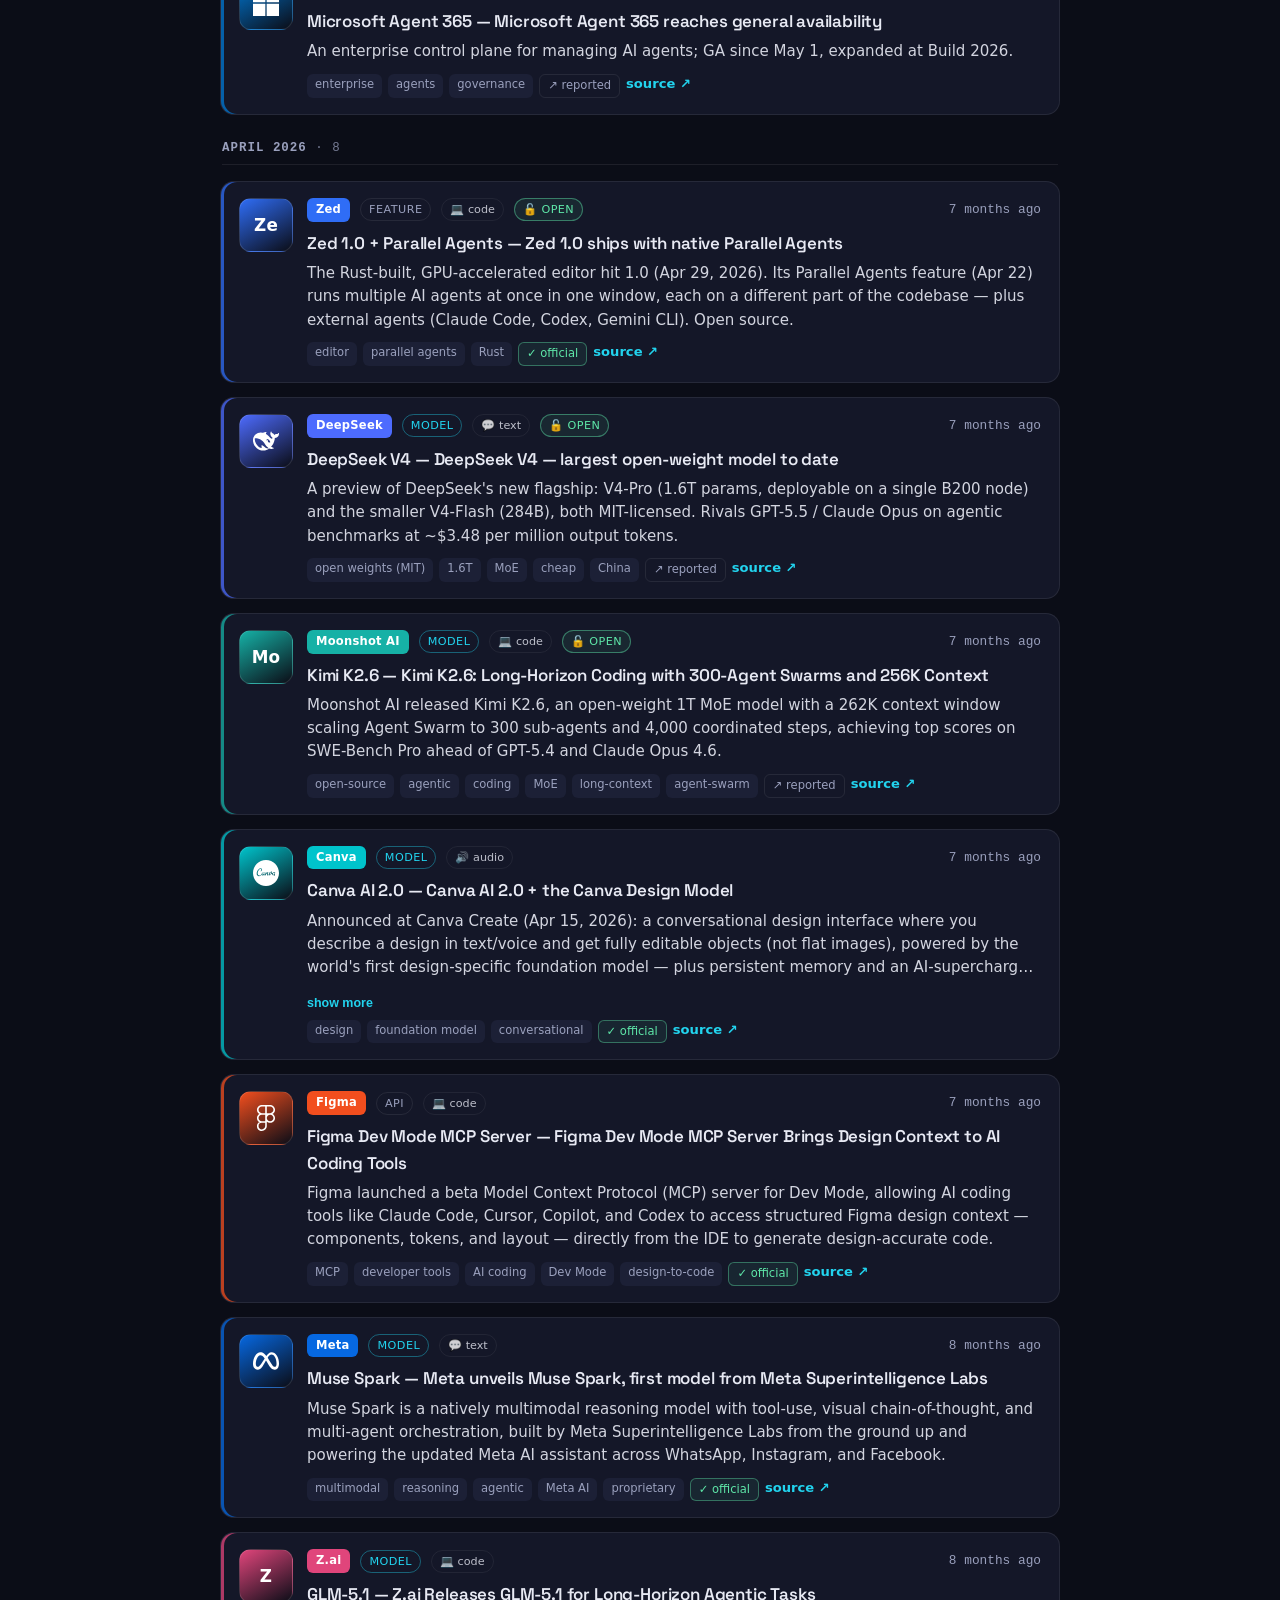
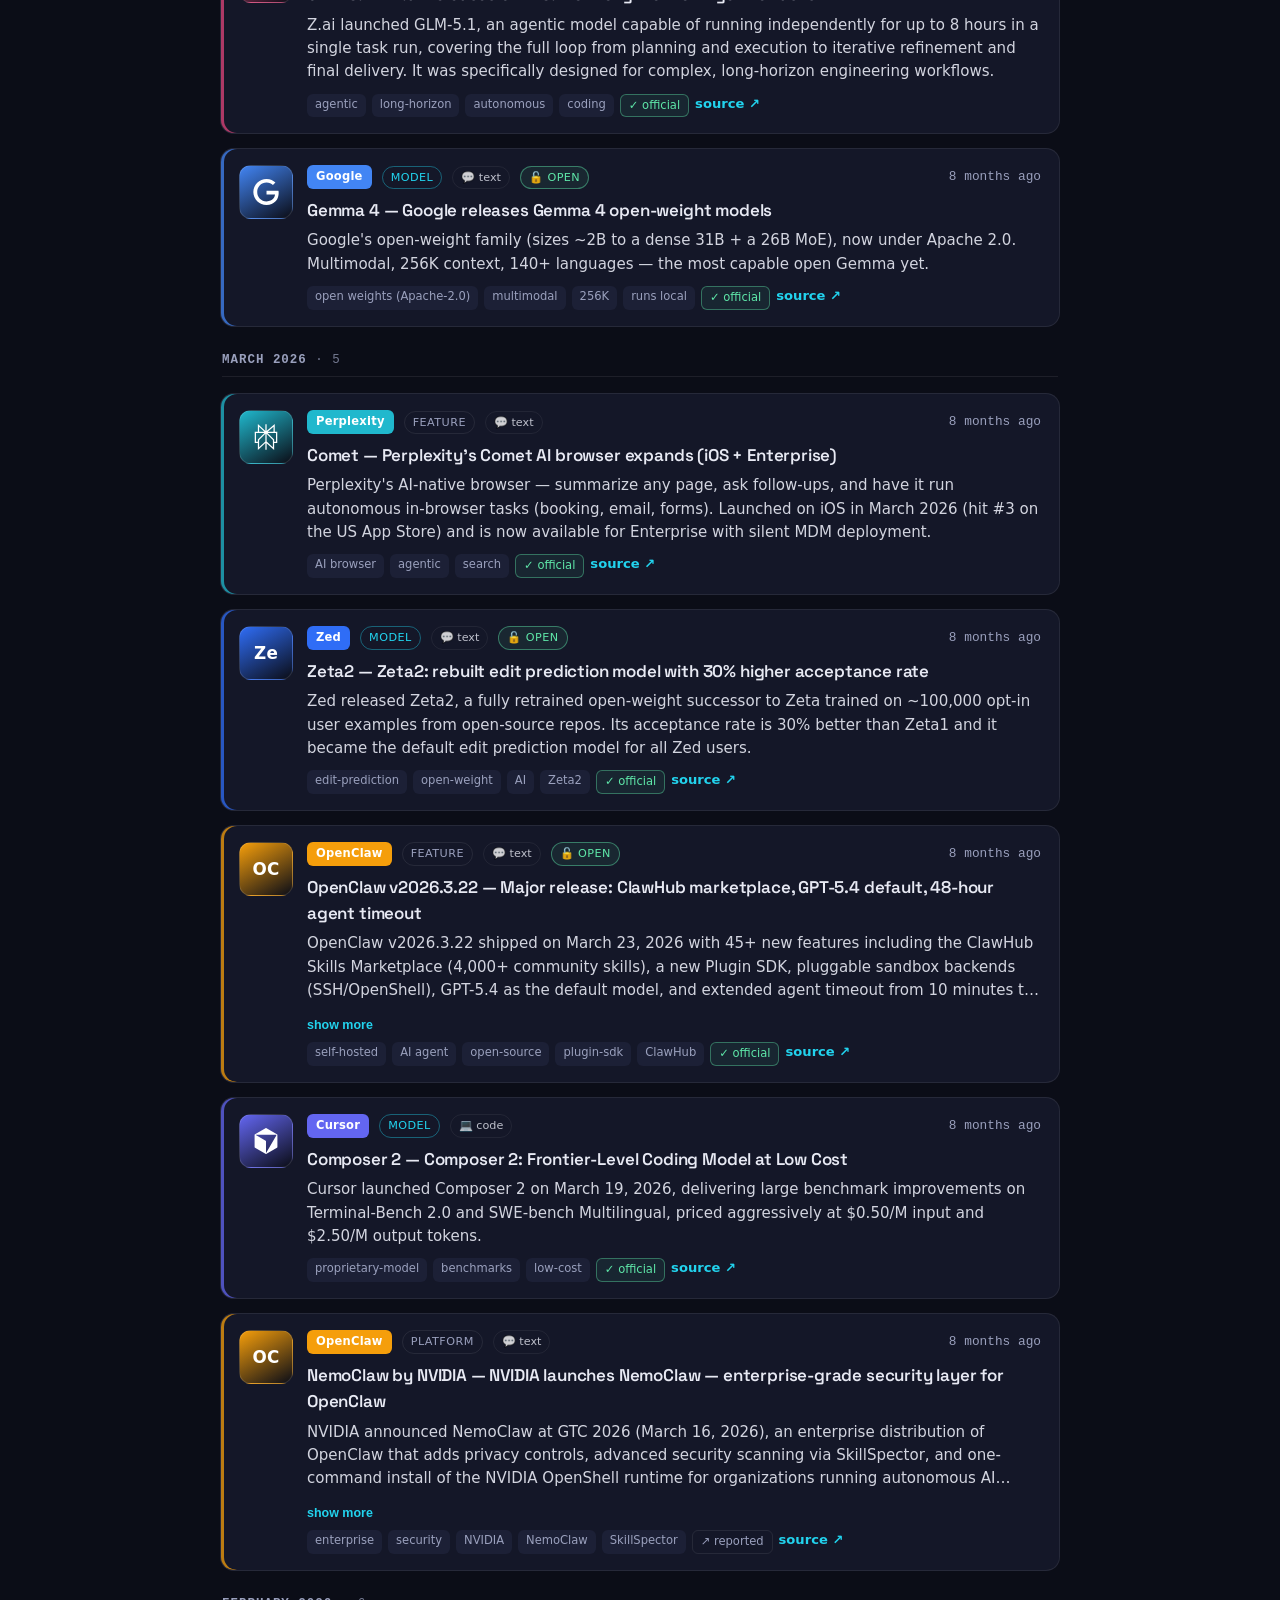
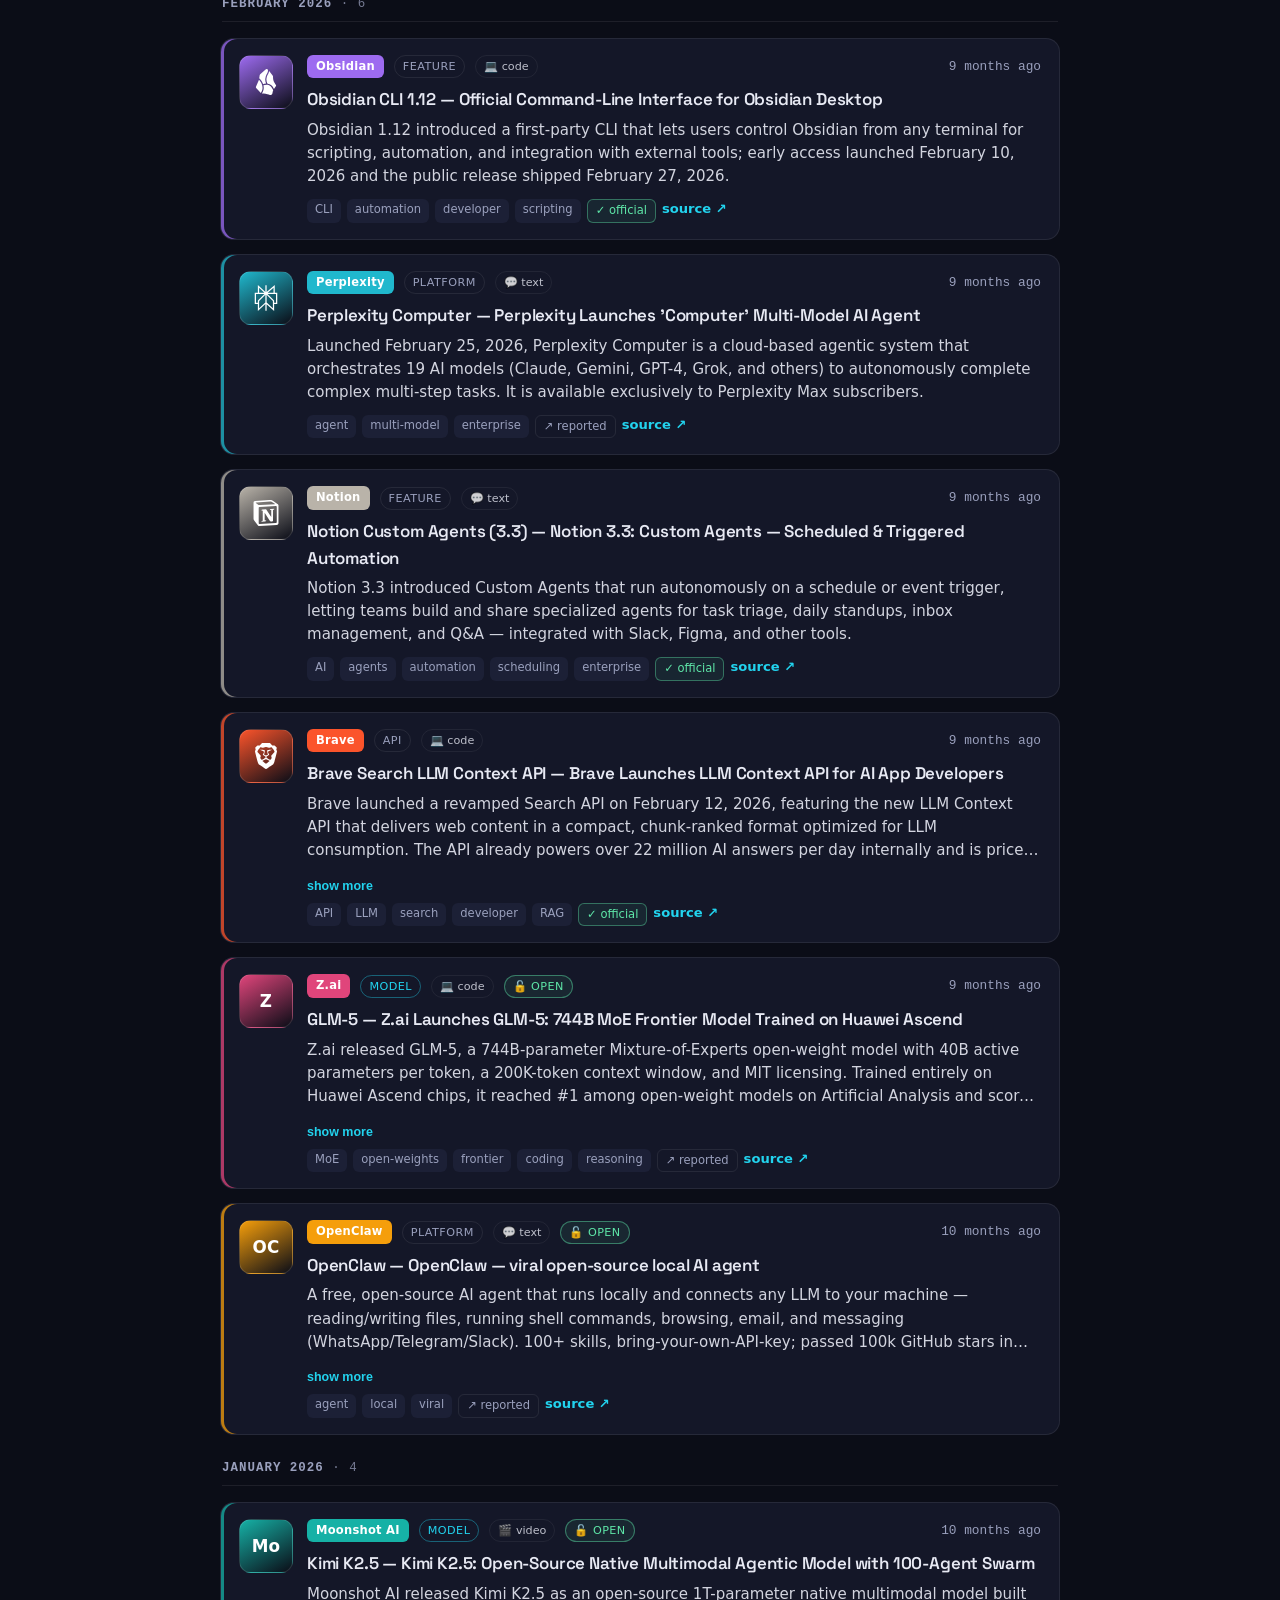
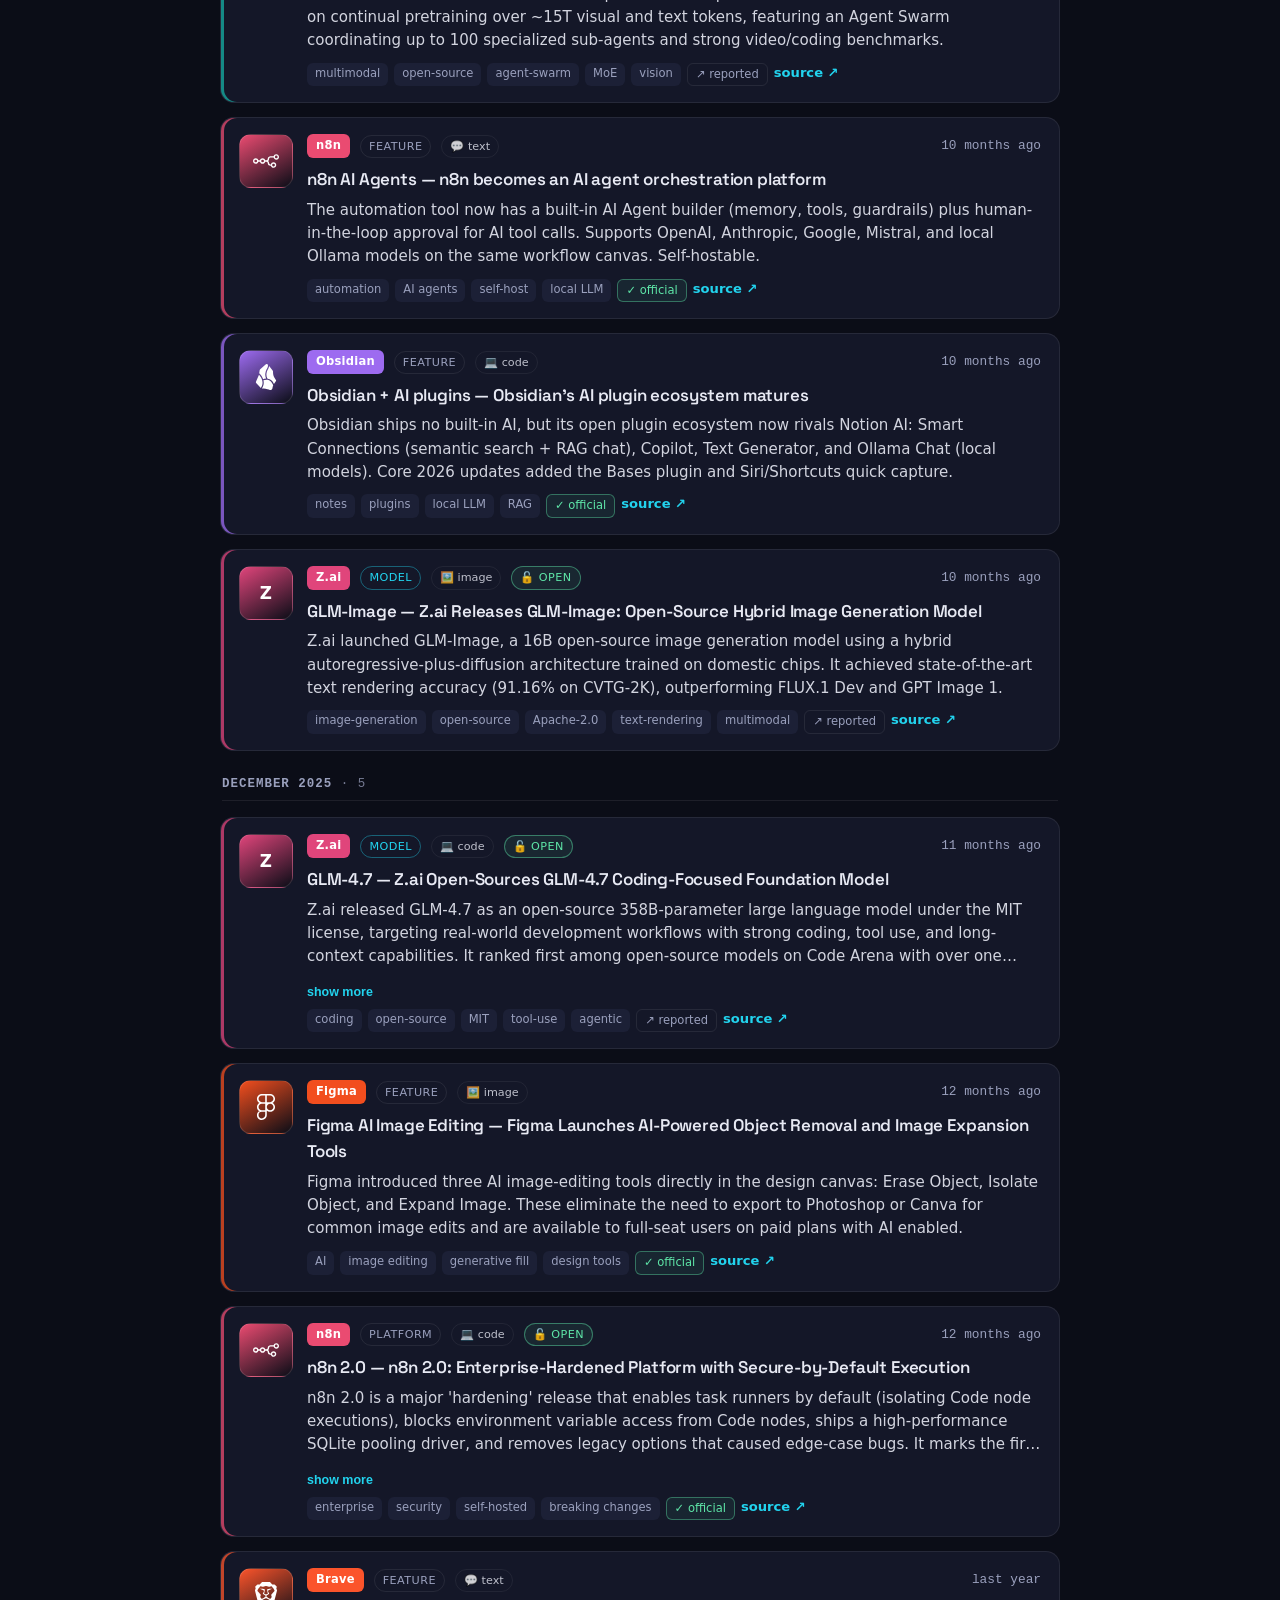
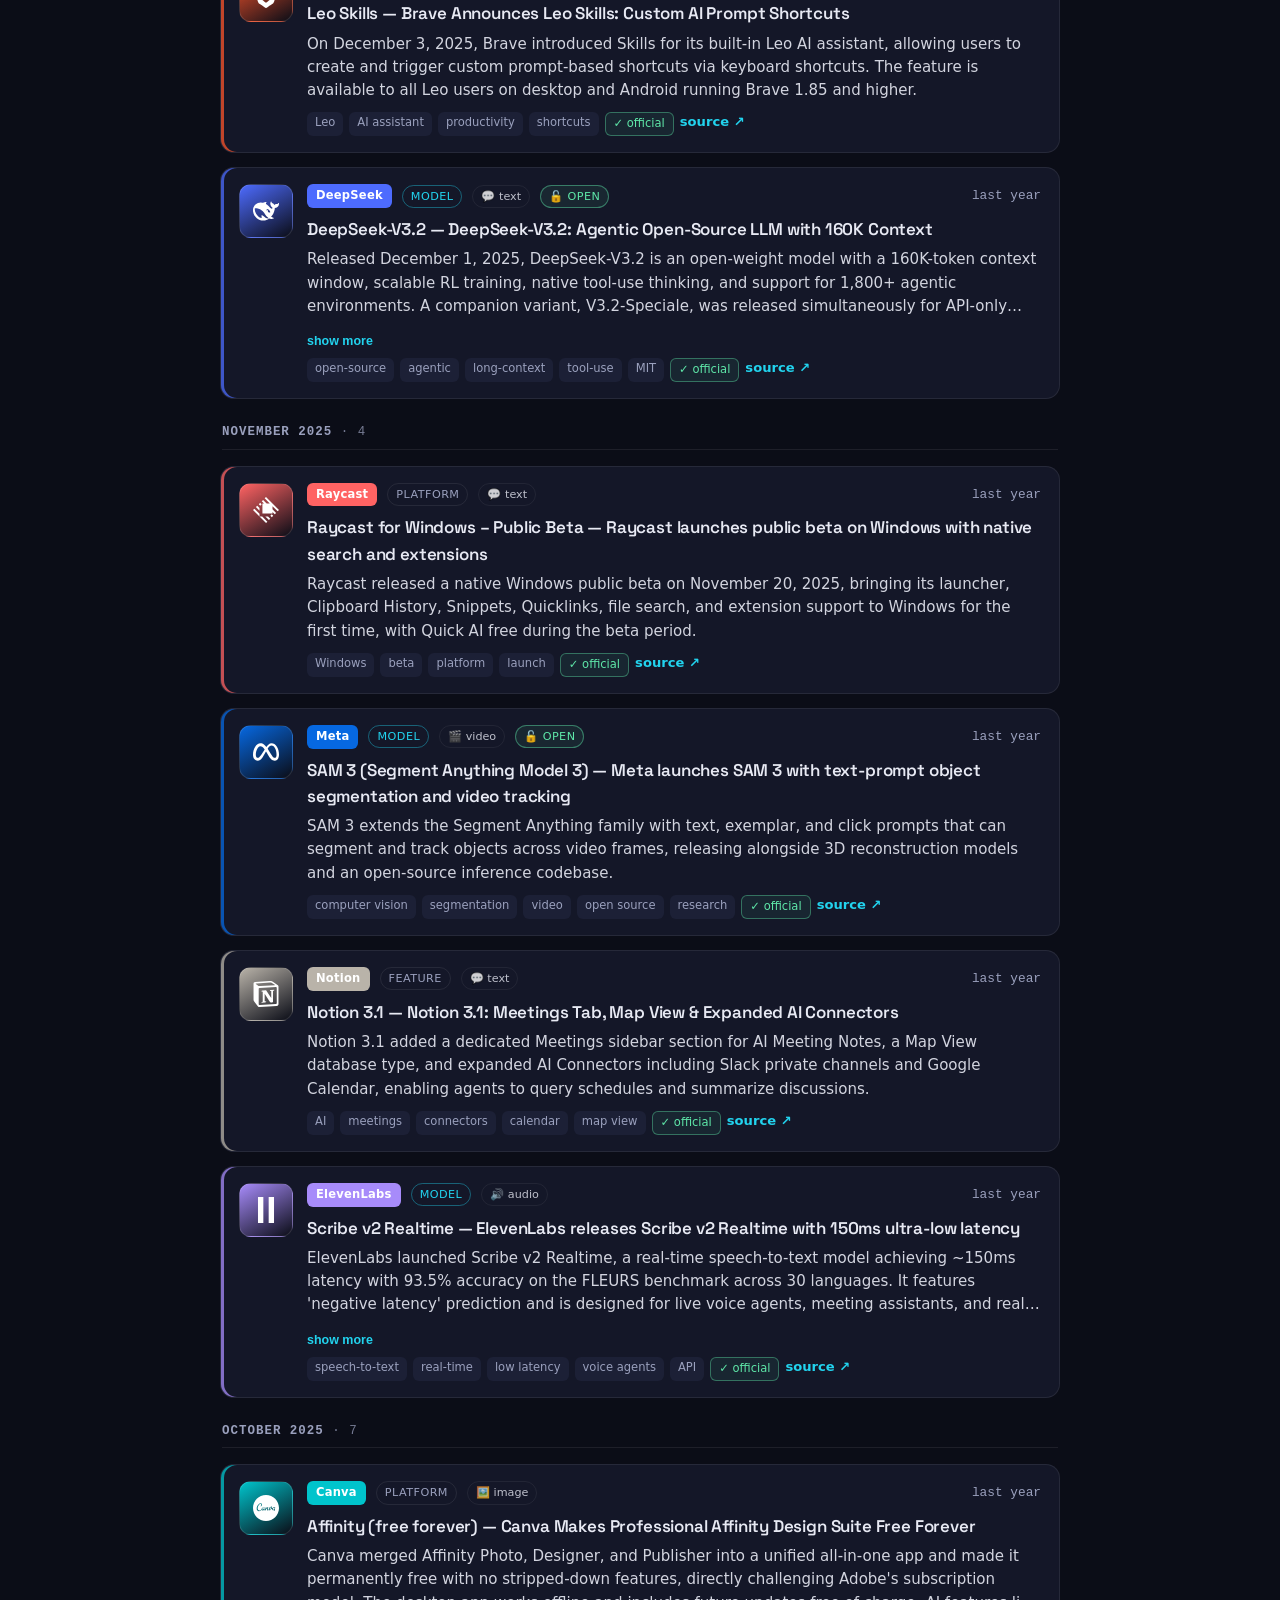
==== commit eca3d0b1: "i18n: 7-language UI + LLM-translated content (vi backfilled; es/zh/ja/ko/fr filling) - radar/transla" ====
--- a/site/index.html
+++ b/site/index.html
@@ -27,6 +27,7 @@
 </head>
 <body>
   <button id="theme-toggle" aria-label="Toggle light/dark">🌙</button>
+  <div id="lang-wrap"><span aria-hidden="true">🌐</span><select id="lang-picker" aria-label="Language"></select></div>
 
   <header class="hero">
     <div class="radar-grid" aria-hidden="true"></div>
--- a/site/style.css
+++ b/site/style.css
@@ -239,6 +239,21 @@
 .hero-stats .stat-num { color: var(--text); font-weight: 800; font-size: 1.15rem; }
 .spark { display: inline-flex; align-items: flex-end; gap: 3px; height: 30px; margin-left: 6px; }
 .spark .bar { width: 7px; border-radius: 2px 2px 0 0; background: linear-gradient(var(--accent-2), var(--accent)); }
+
+/* language picker */
+#lang-wrap {
+  position: fixed; top: 14px; right: 62px; z-index: 50;
+  display: flex; align-items: center; gap: 6px;
+  height: 38px; padding: 0 10px;
+  border: 1px solid var(--border); border-radius: 999px;
+  background: var(--panel); color: var(--text); font-size: 0.9rem;
+}
+#lang-wrap:hover { border-color: var(--accent); }
+#lang-picker {
+  background: transparent; border: none; color: var(--text);
+  font-size: 0.85rem; font-family: inherit; cursor: pointer; outline: none;
+}
+#lang-picker option { background: var(--panel); color: var(--text); }
 
 /* theme toggle */
 #theme-toggle {
@@ -352,5 +367,6 @@
   .card h3 { font-size: 1rem; }
   .card p { font-size: 0.9rem; }
   #theme-toggle { top: 10px; right: 10px; width: 34px; height: 34px; }
+  #lang-wrap { top: 10px; right: 52px; height: 34px; padding: 0 8px; }
   .hero-stats { font-size: 0.8rem; }
 }
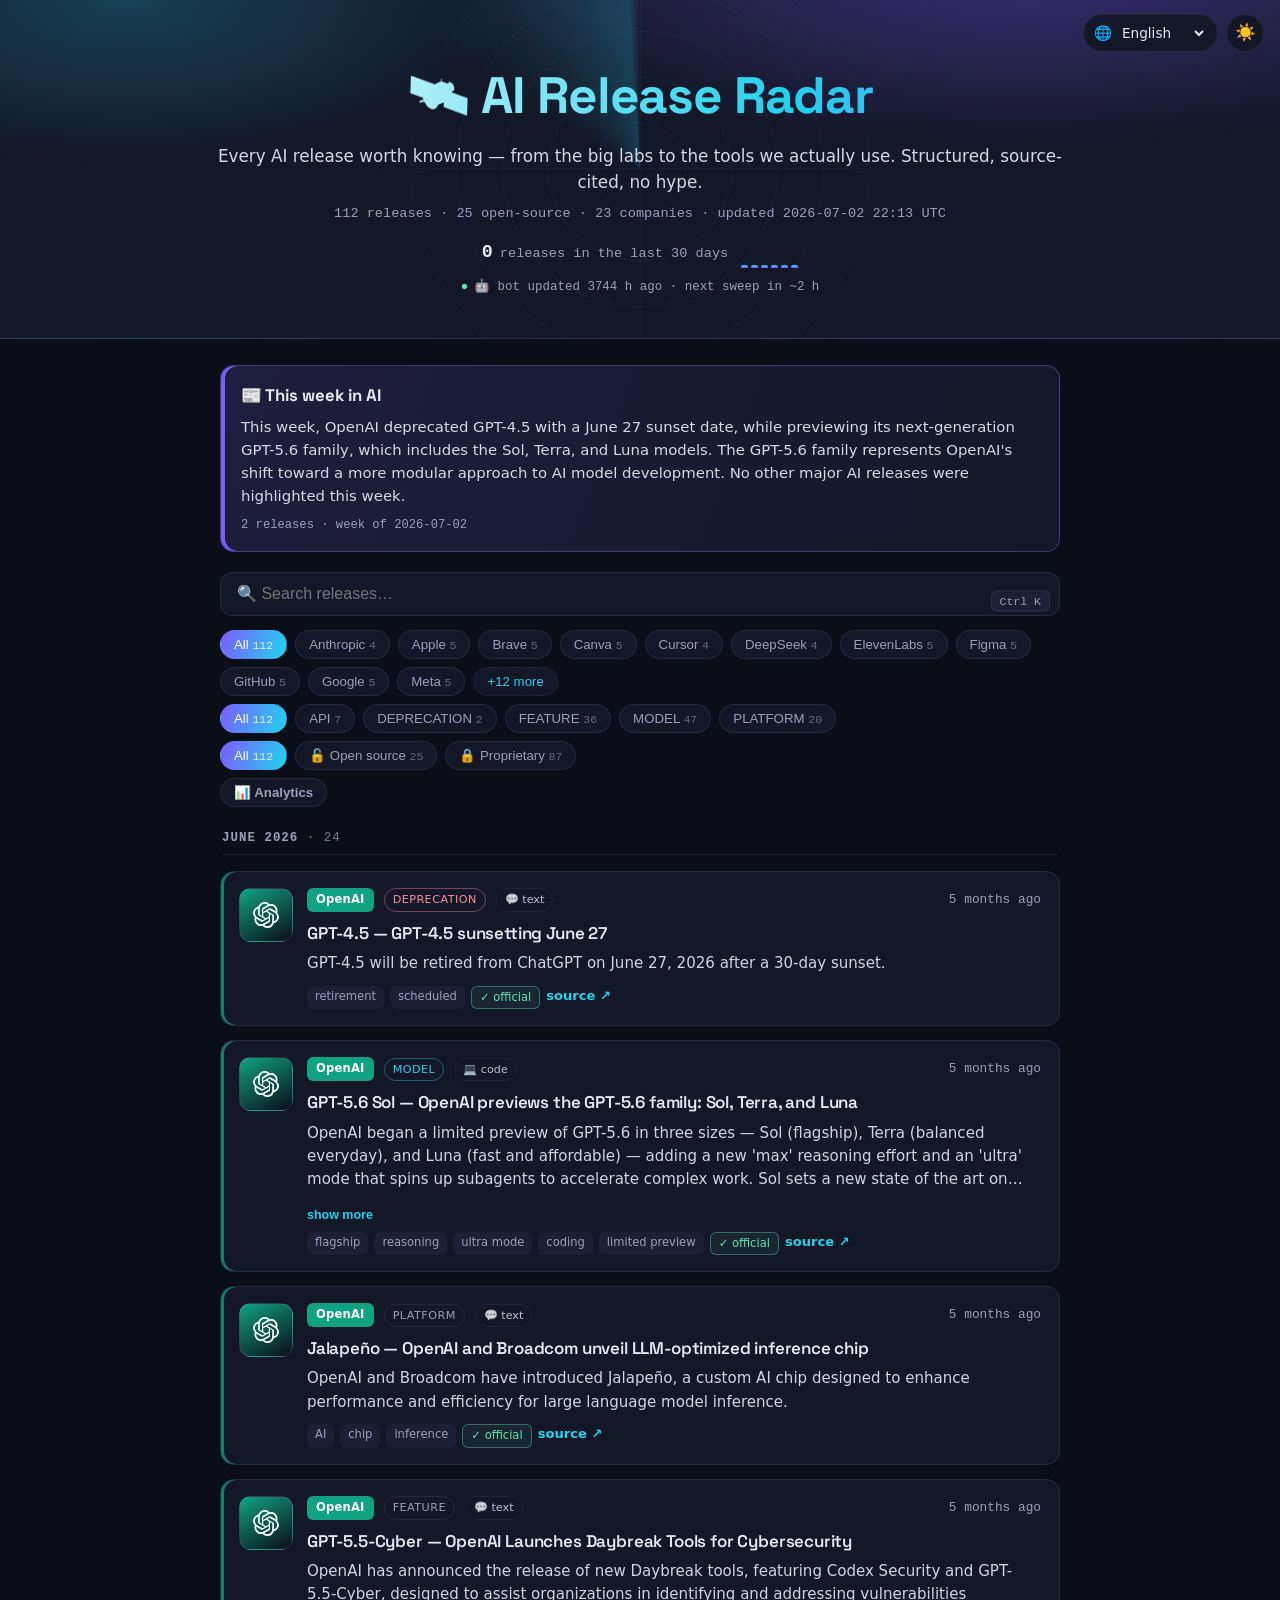
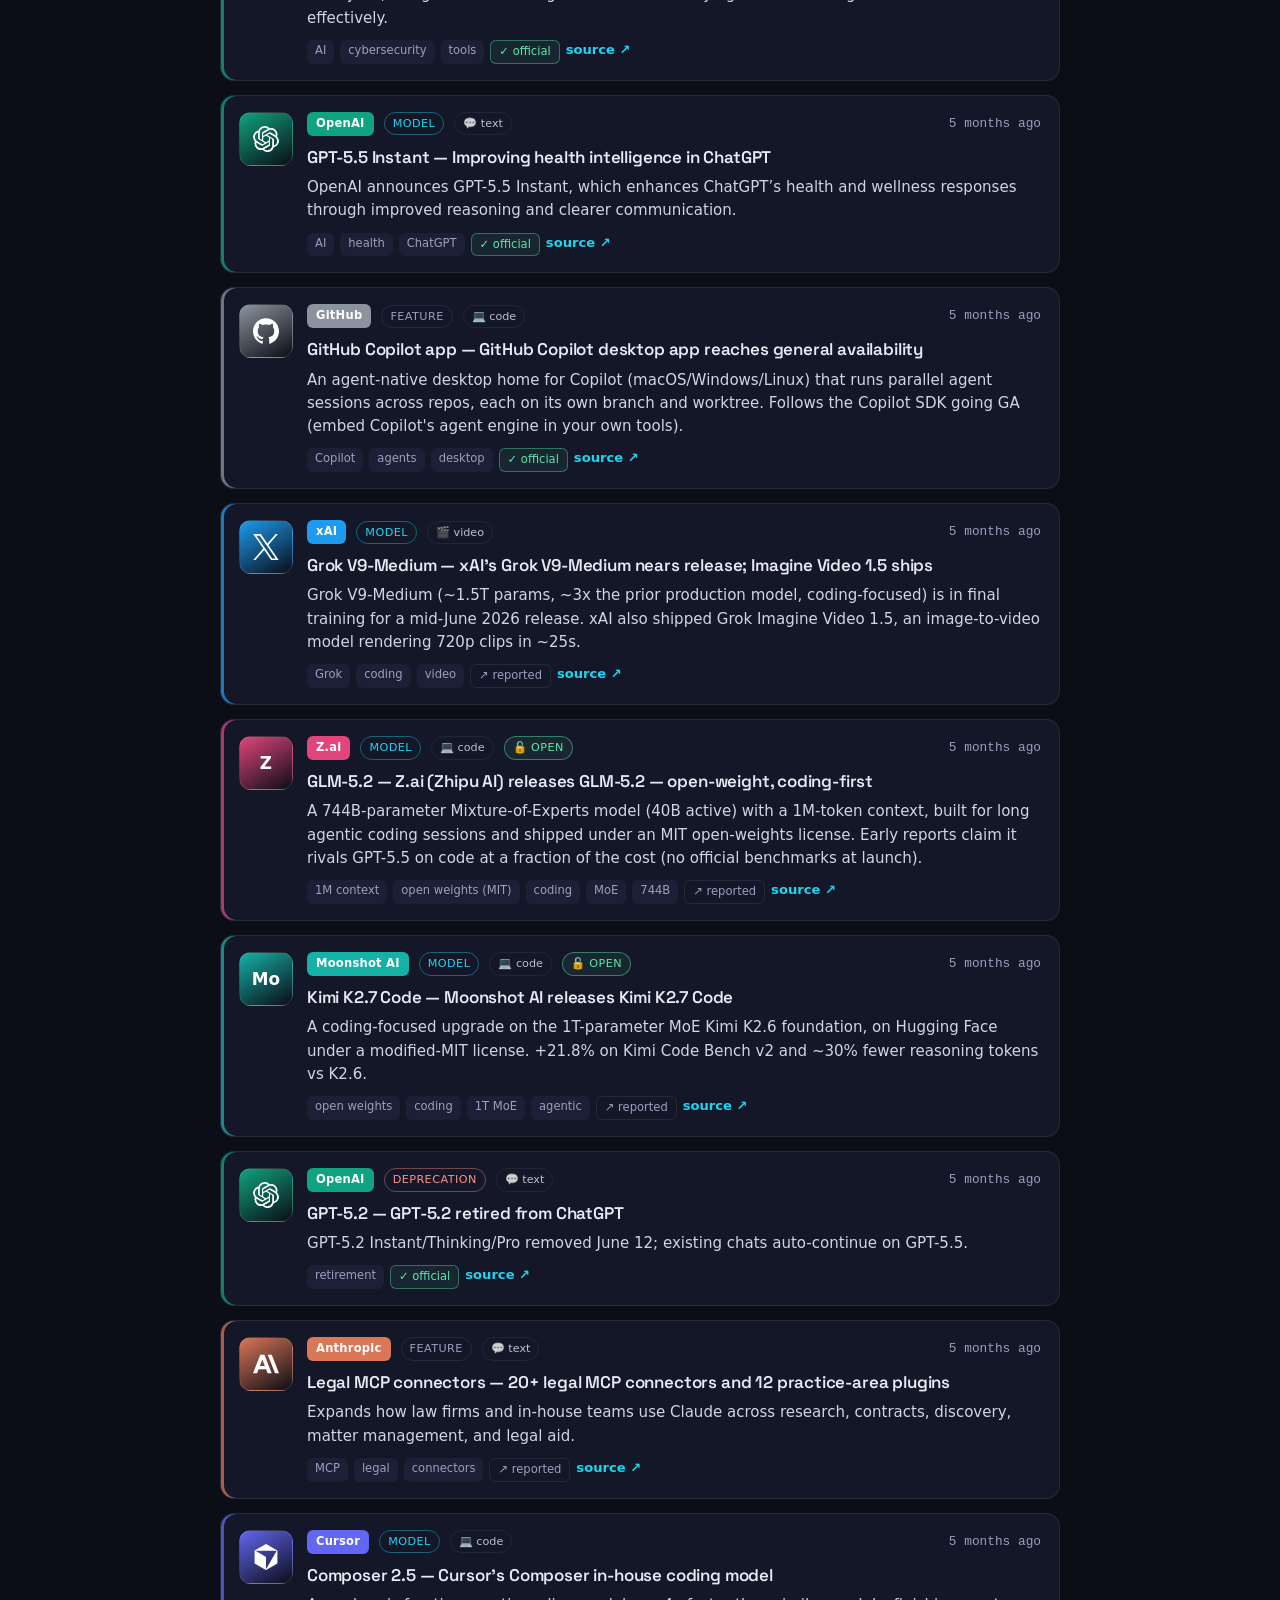
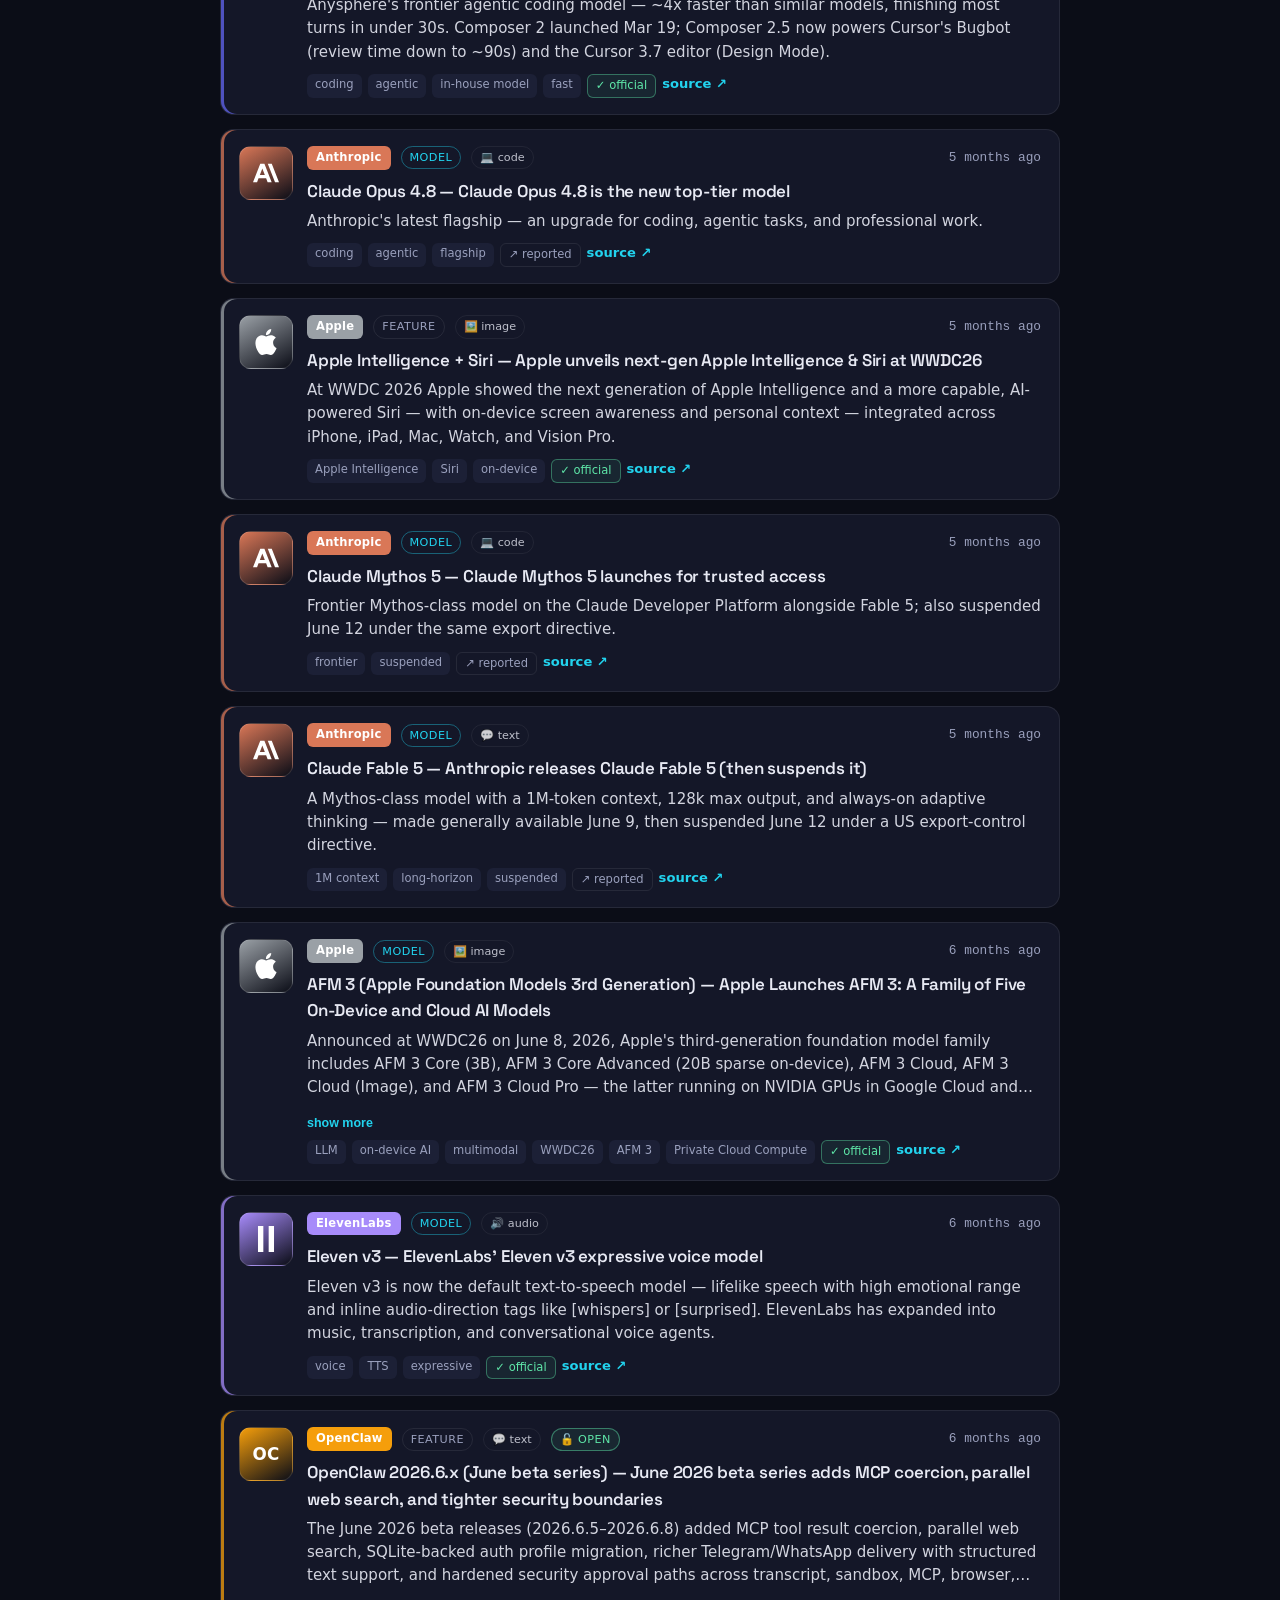
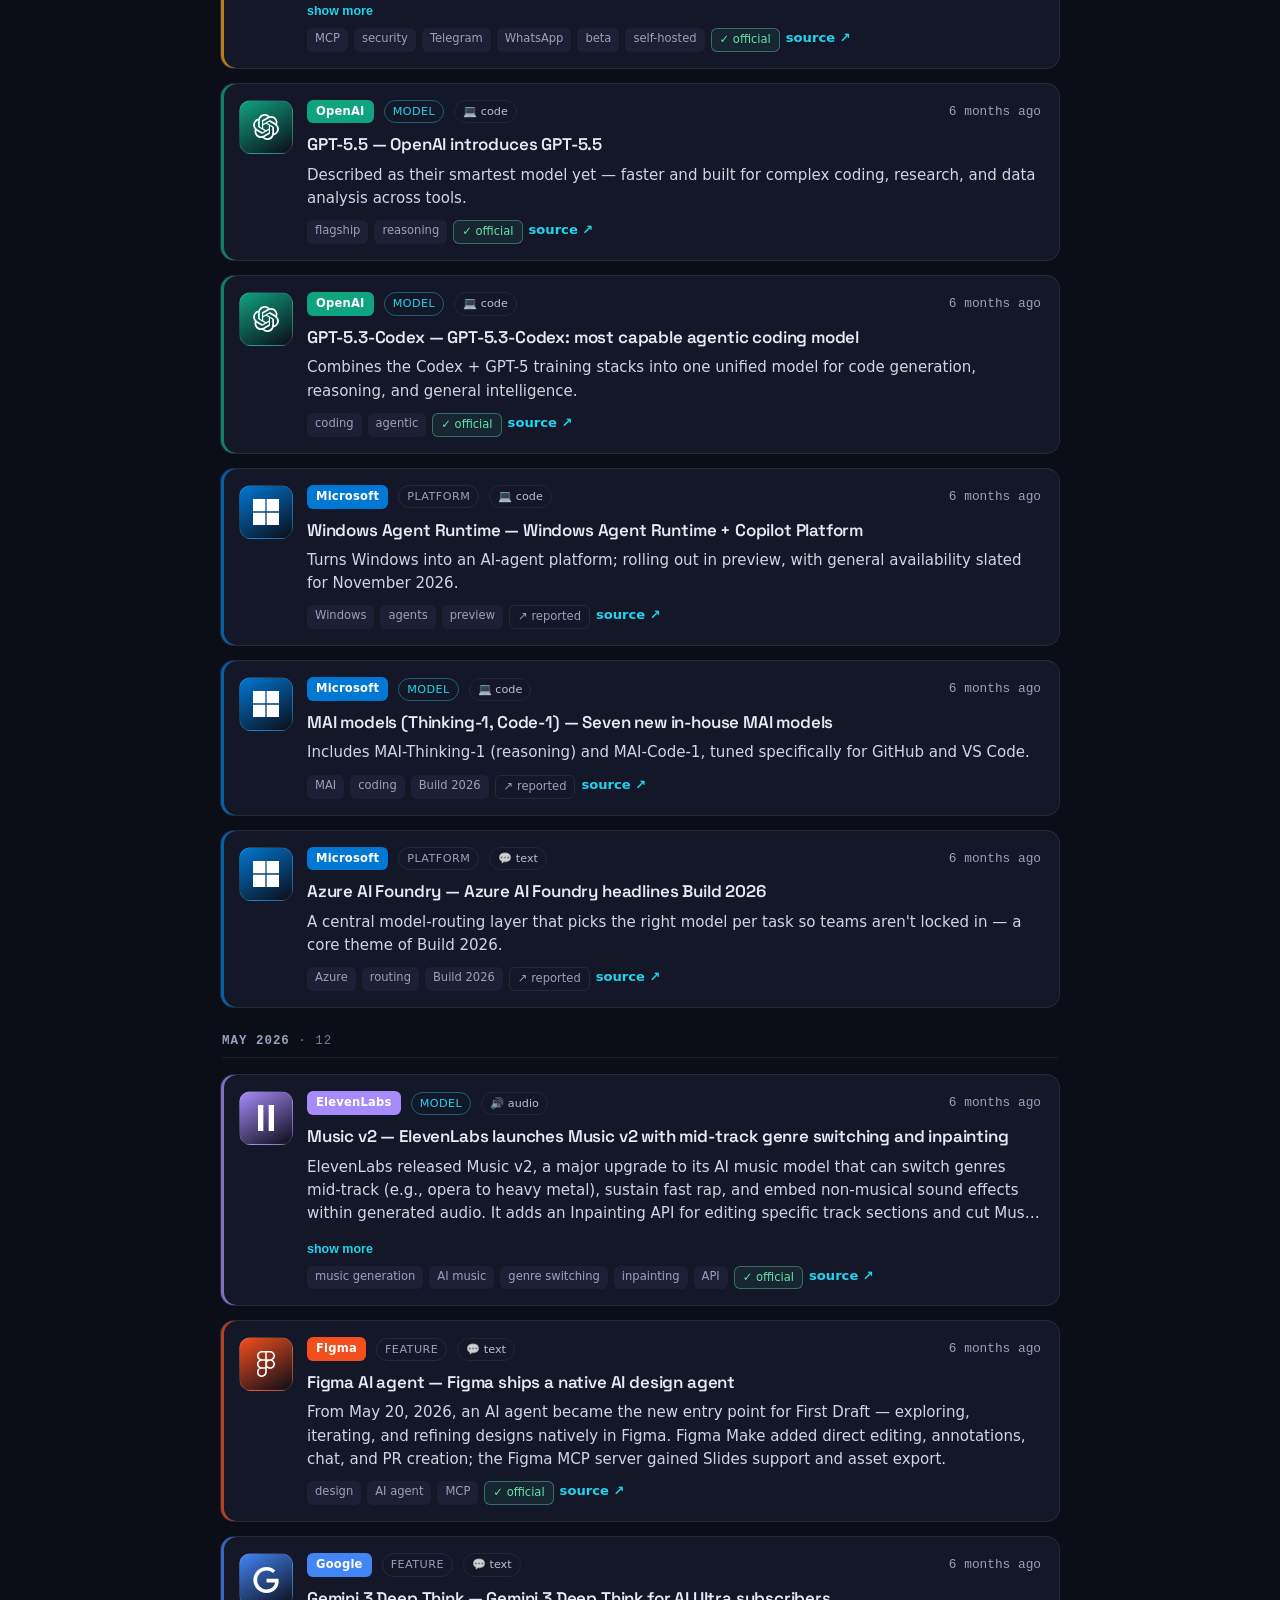
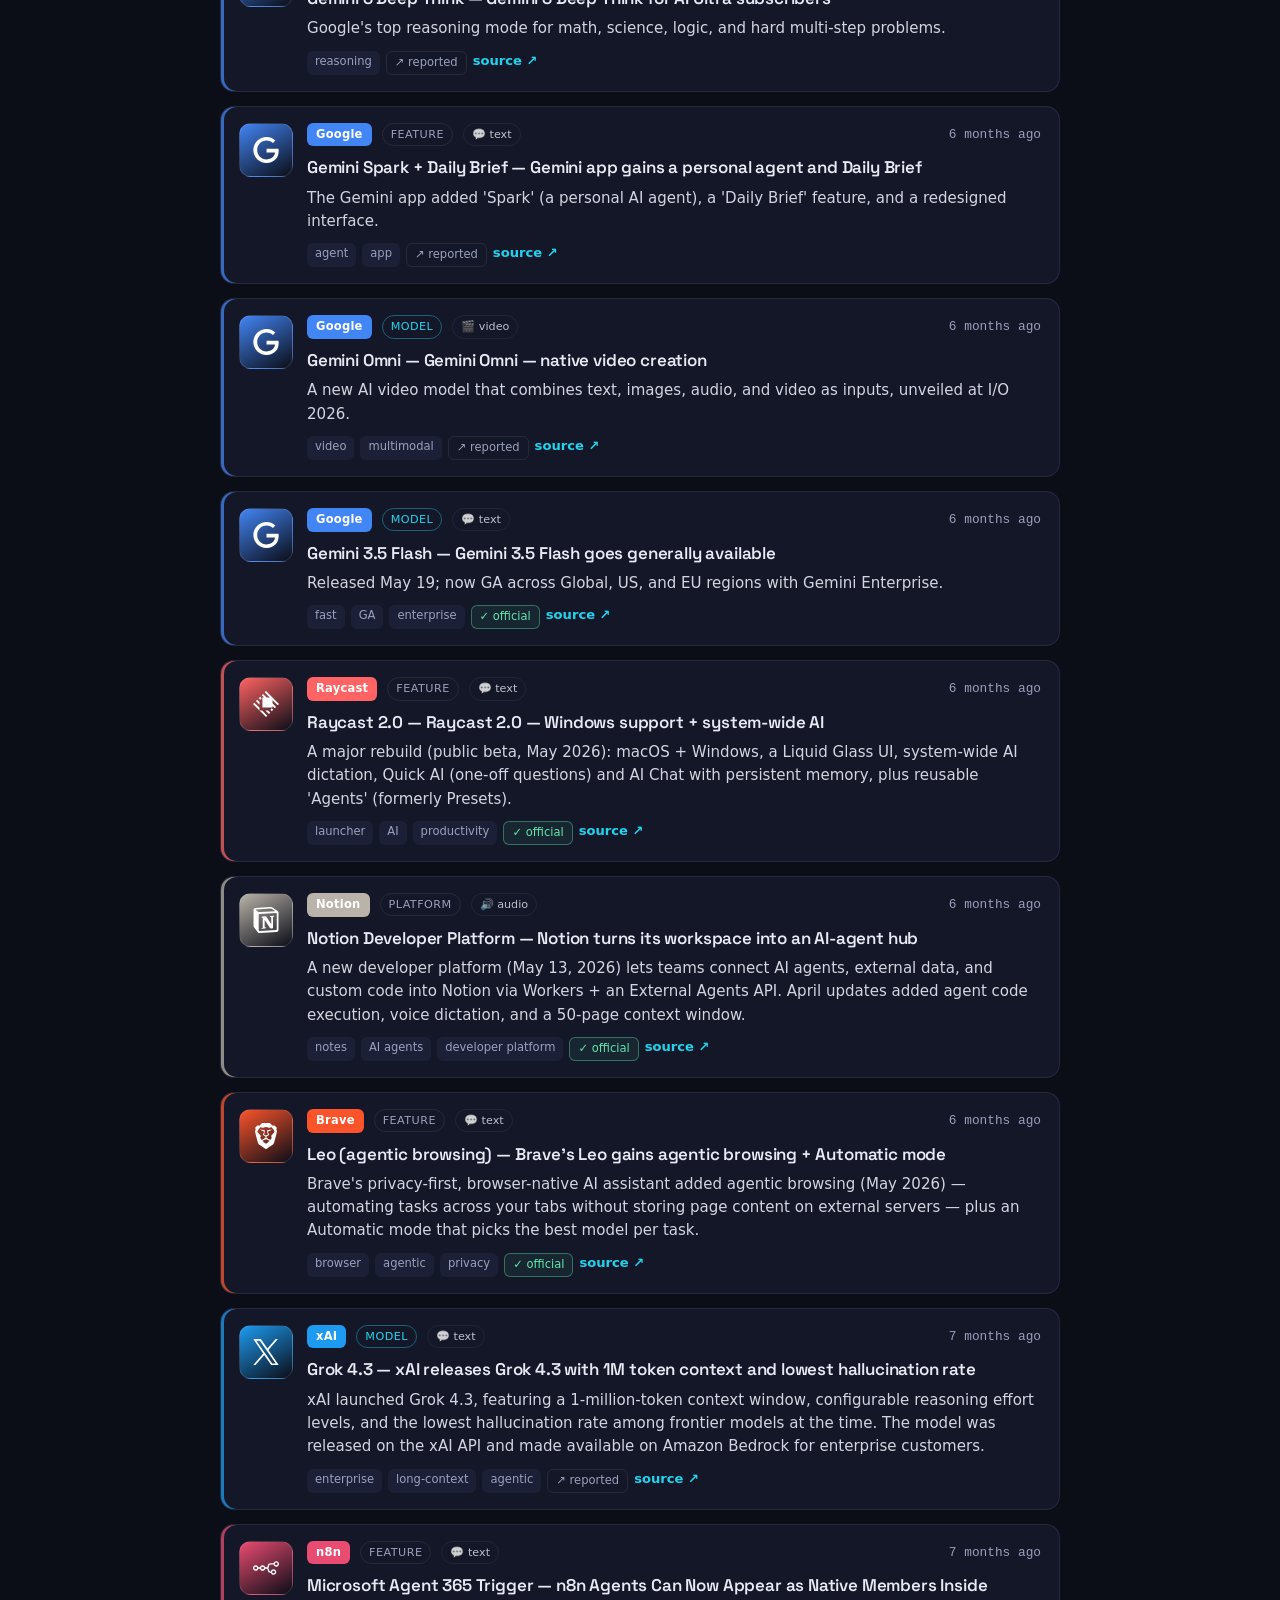
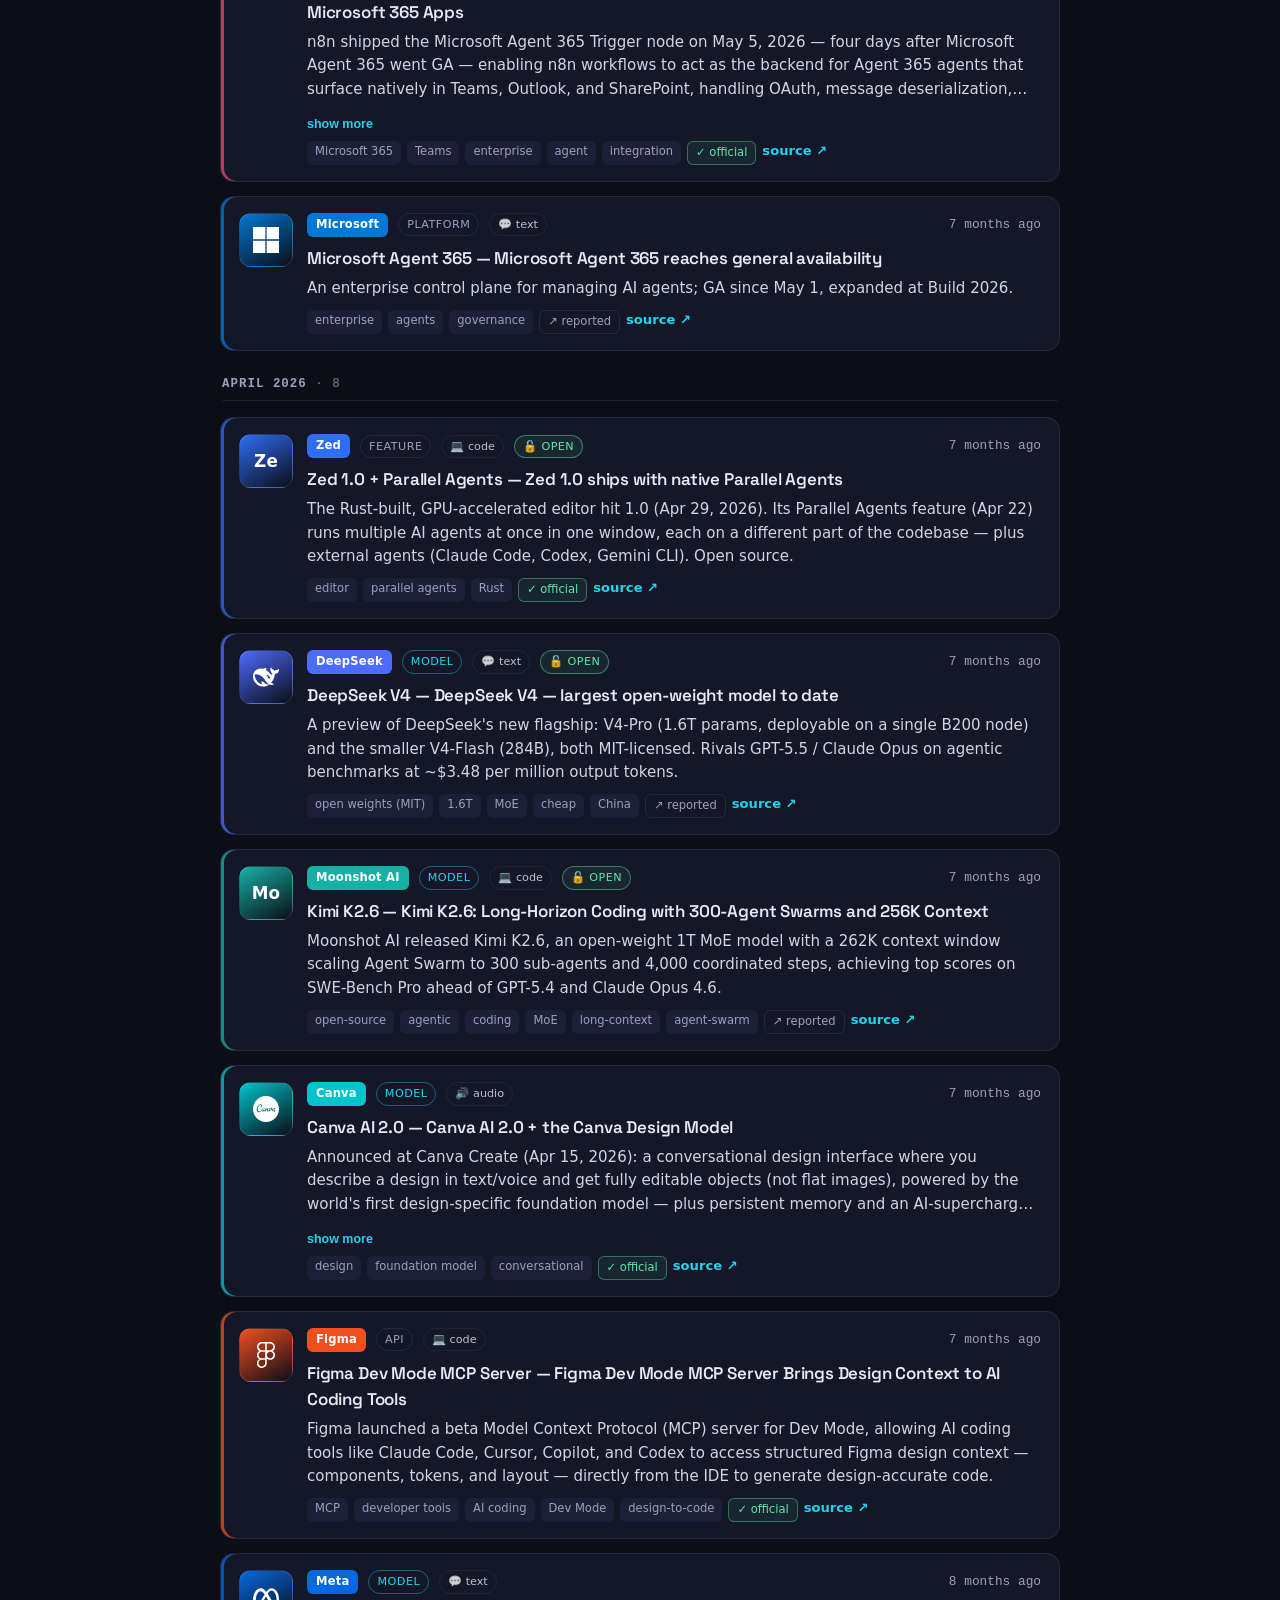
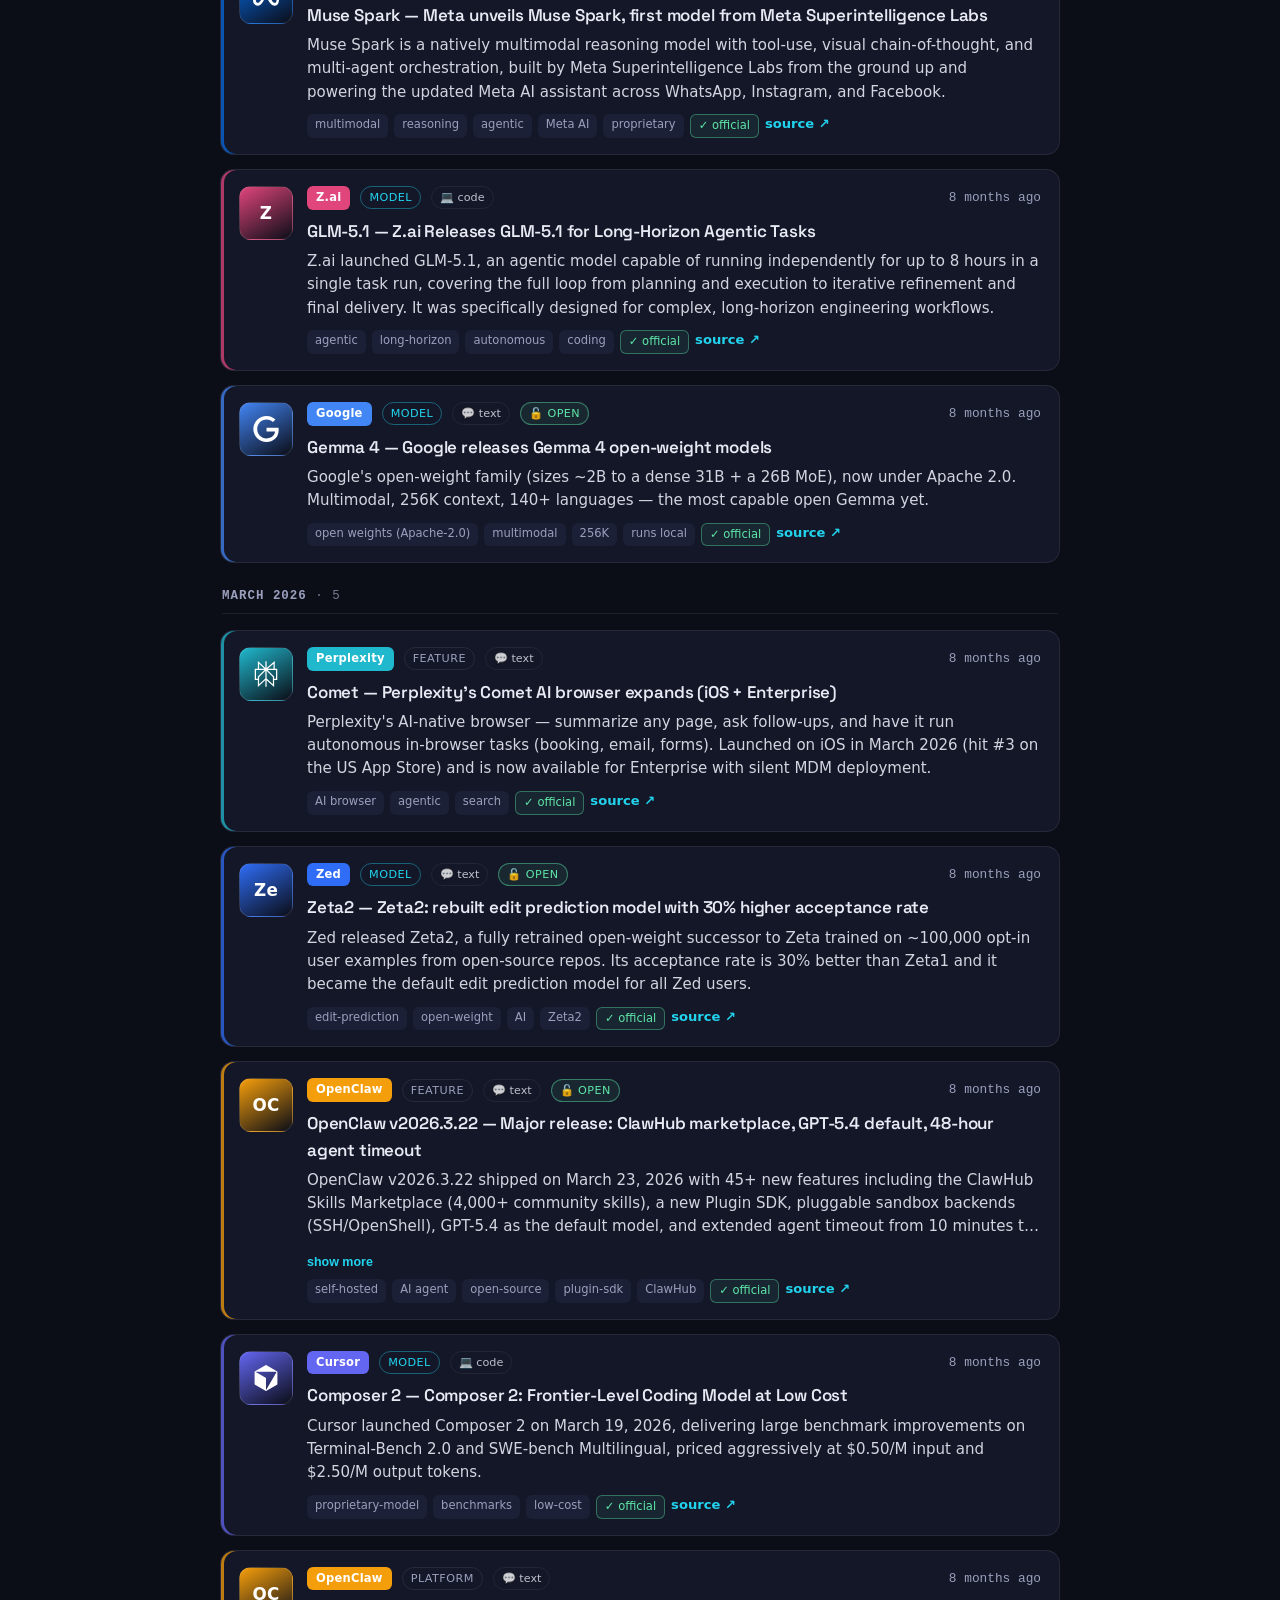
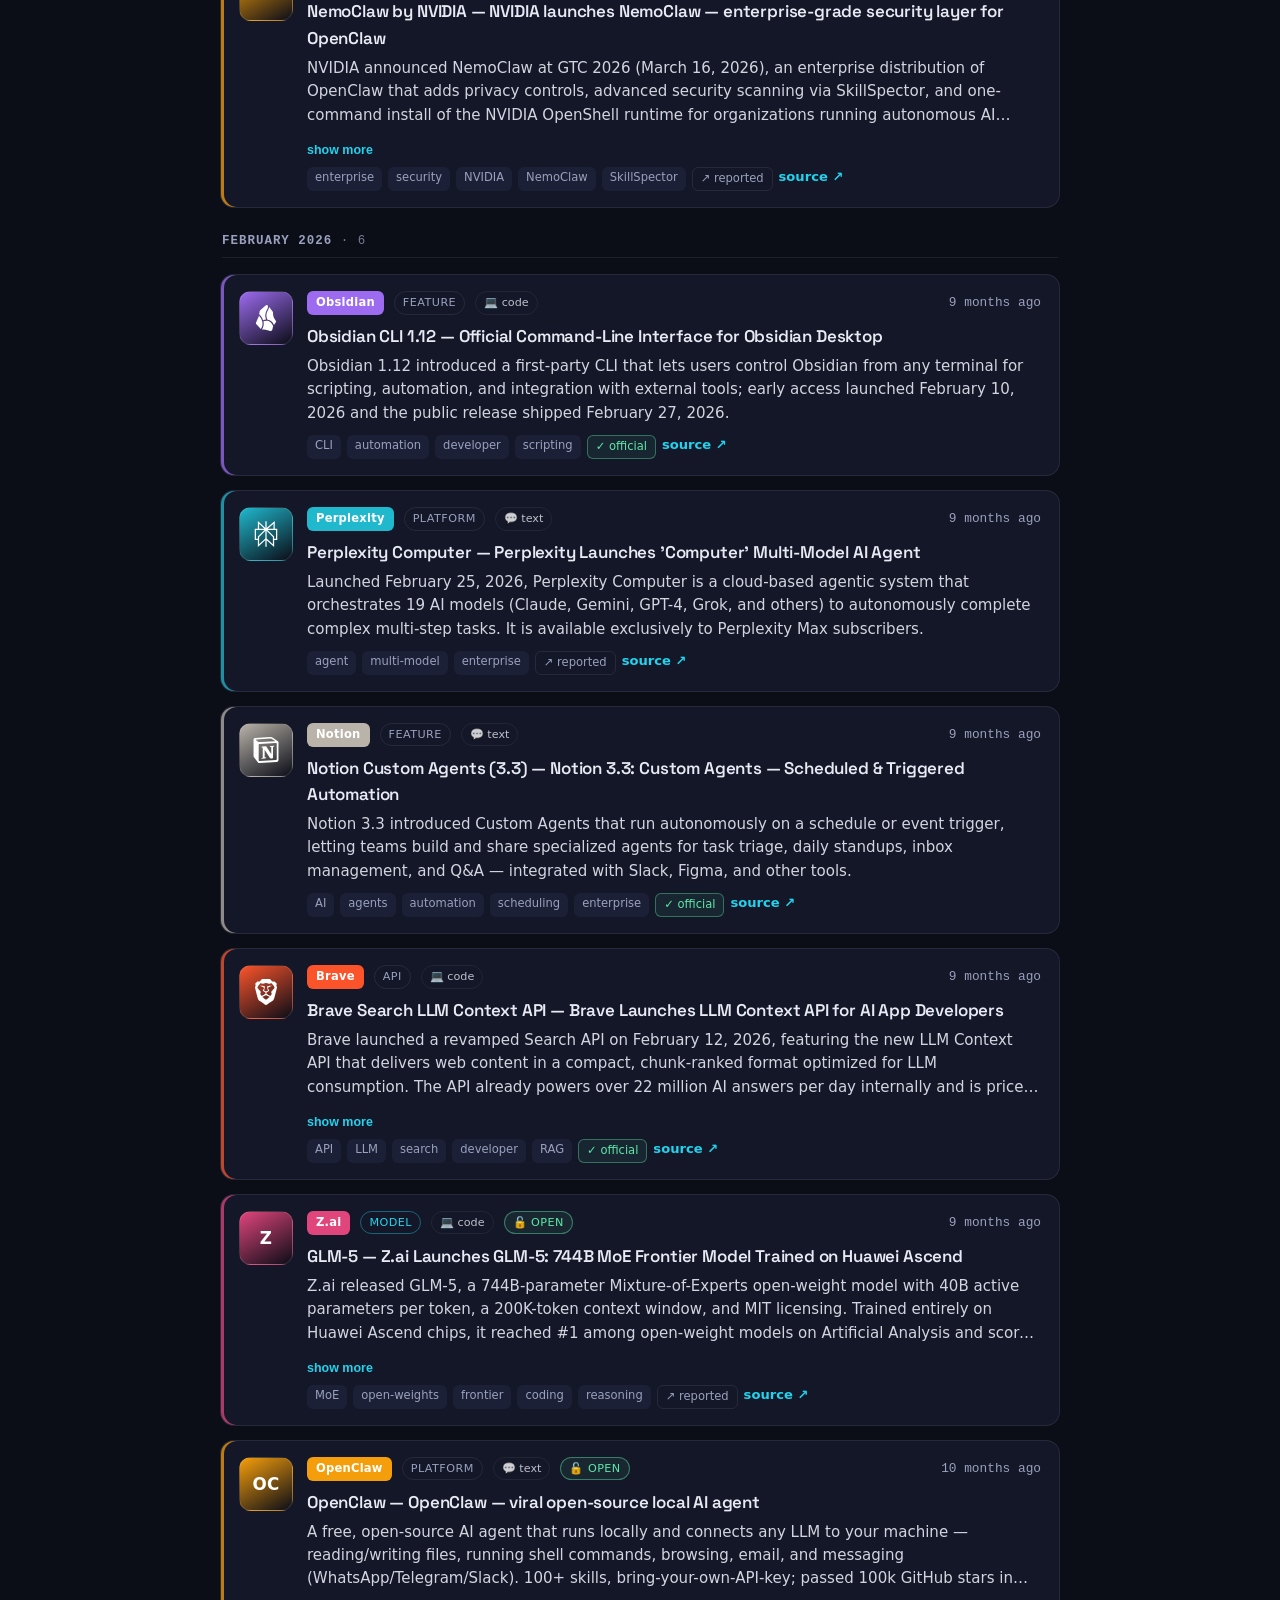
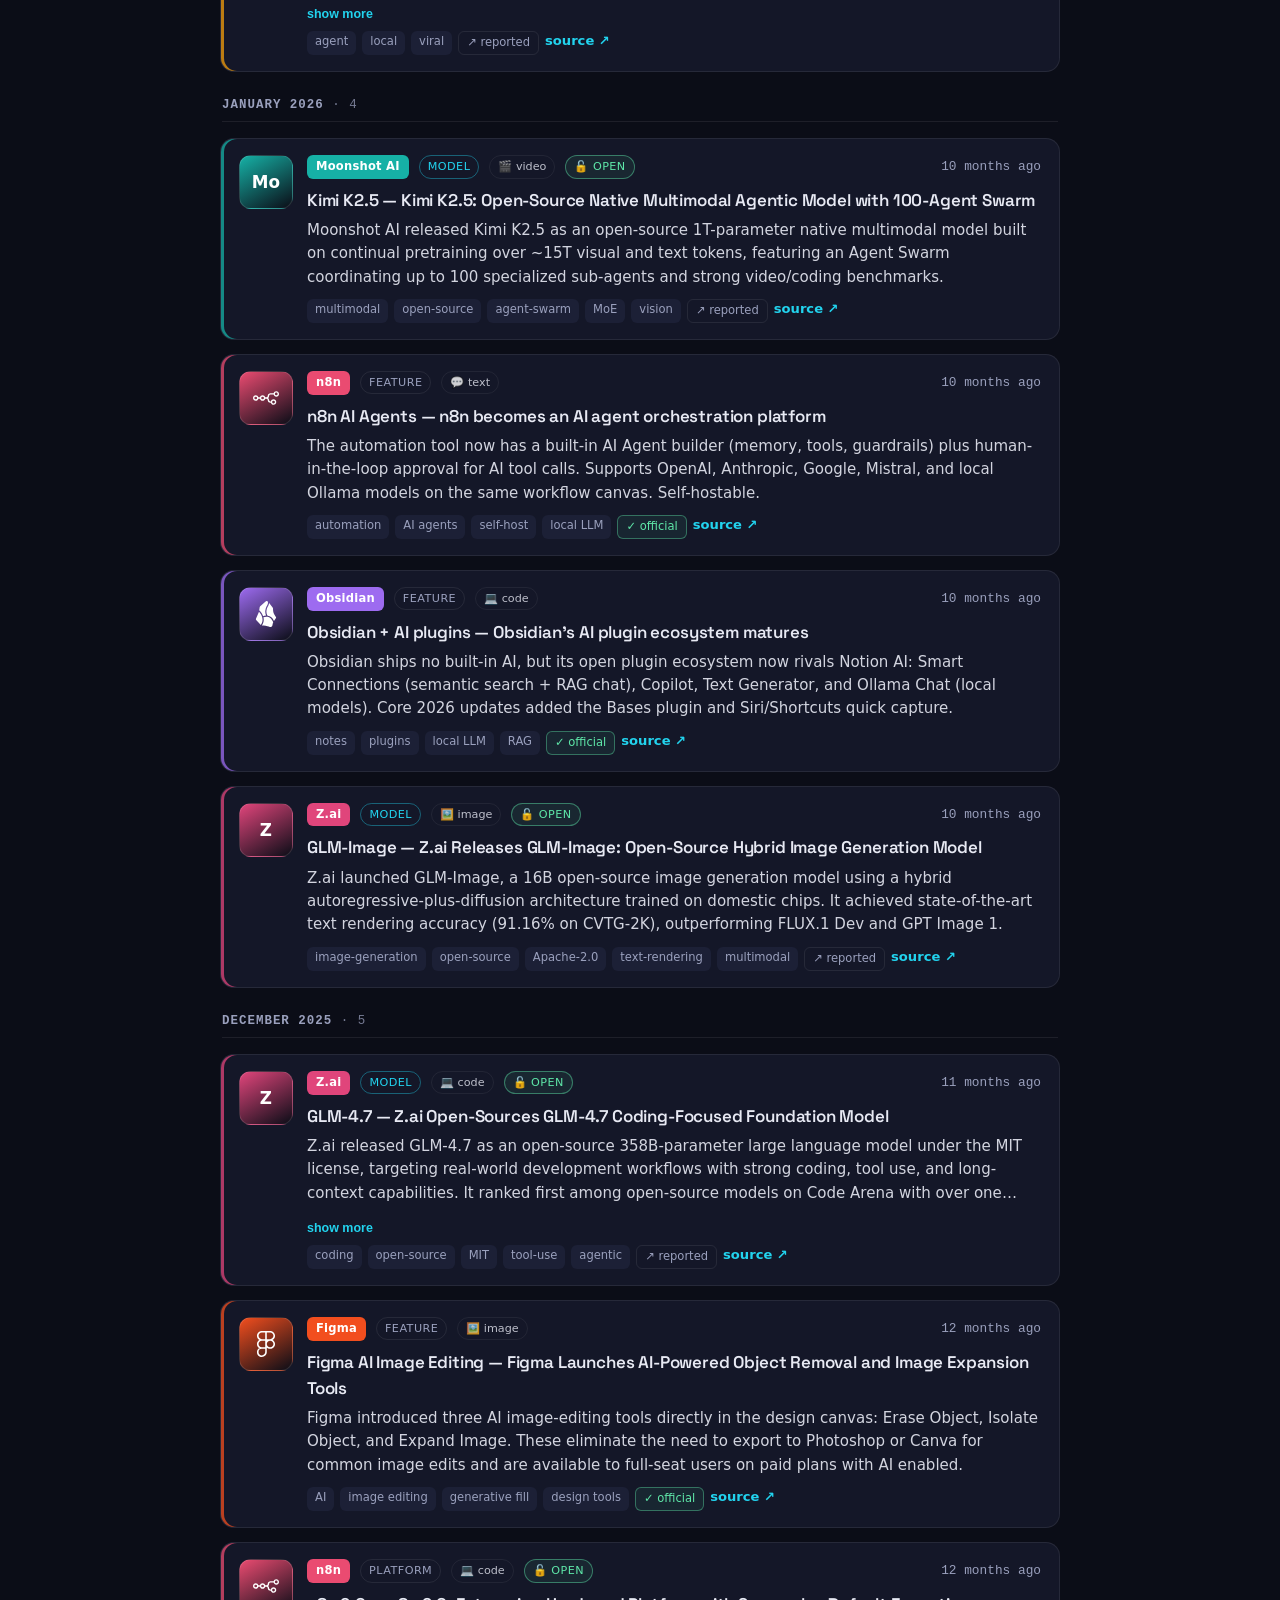
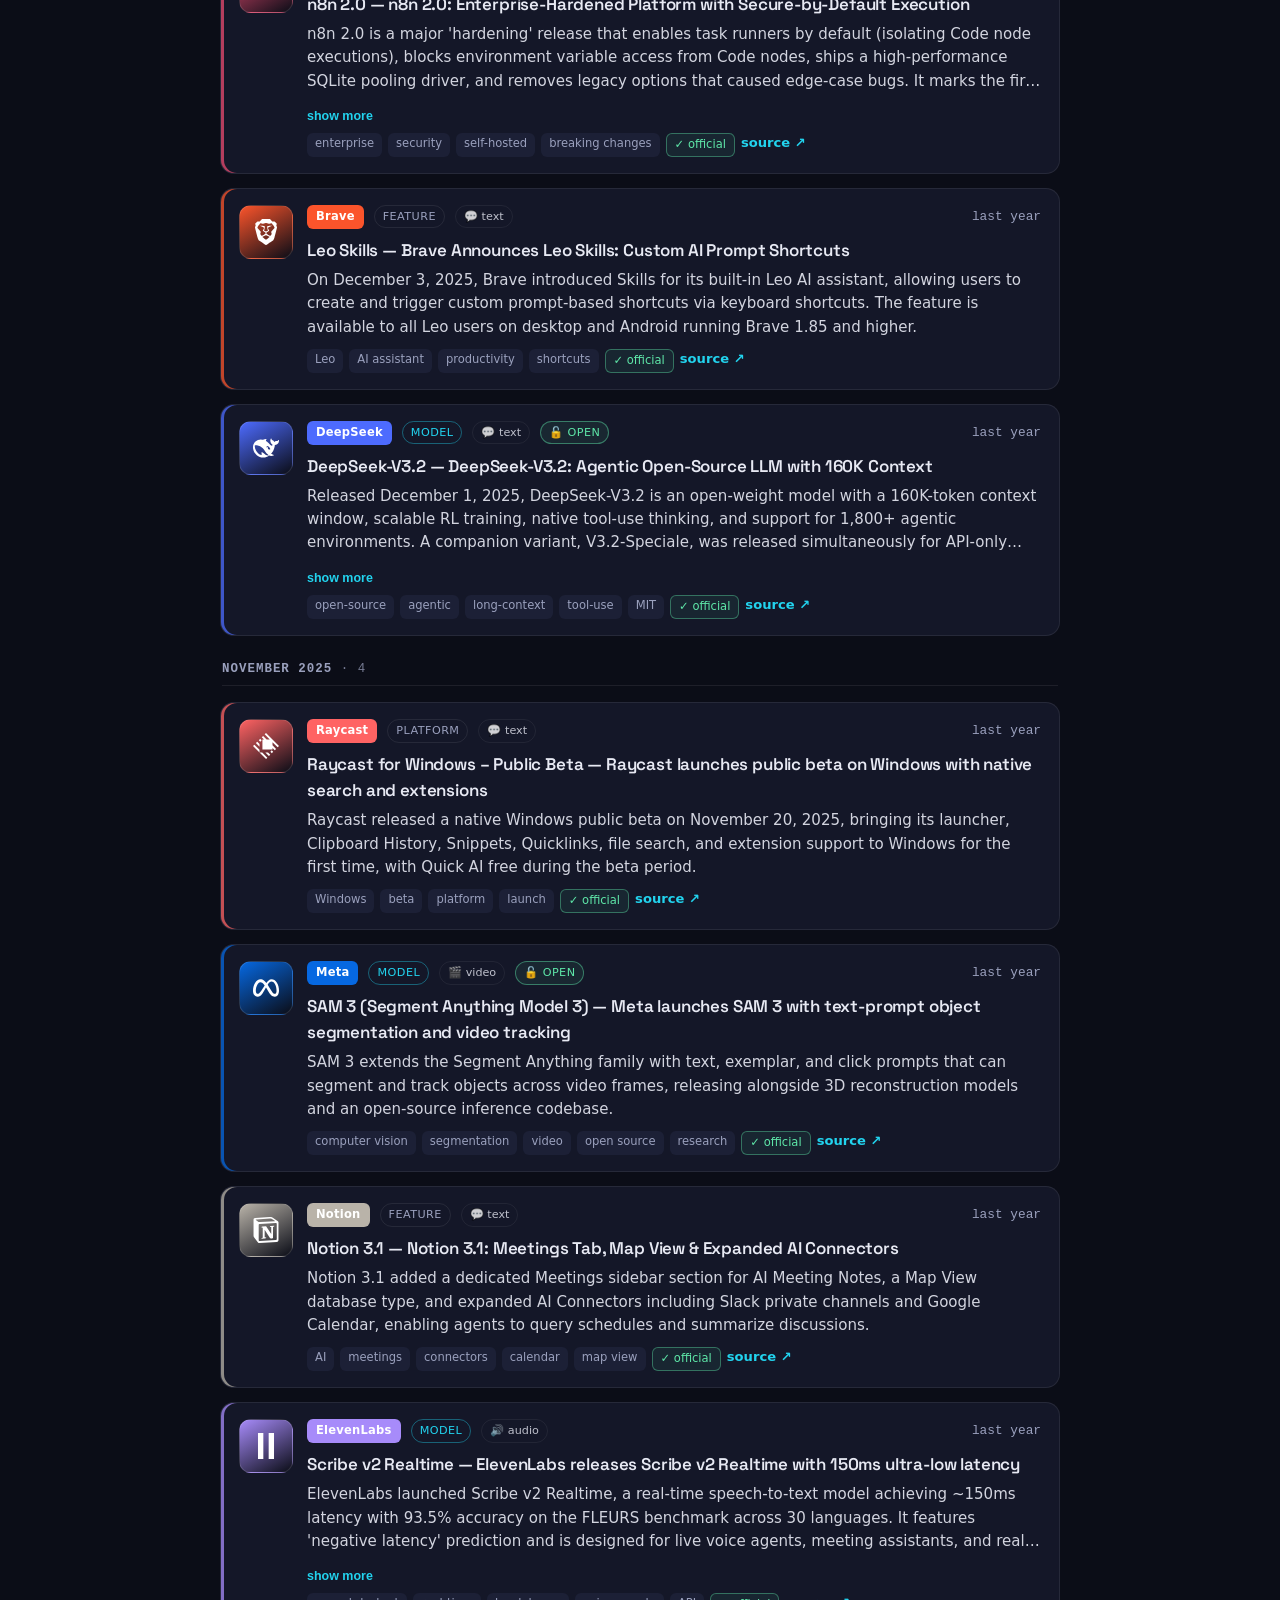
==== commit a9d7a3f8: "Idol upgrades: weekly AI digest (7 langs), Ctrl/Cmd-K command palette, PWA + bot heartbeat Co-Author" ====
--- a/site/index.html
+++ b/site/index.html
@@ -24,6 +24,8 @@
   <meta name="twitter:image" content="https://koha1312.github.io/ai-release-radar/og.png" />
 
   <link rel="stylesheet" href="style.css" />
+  <link rel="manifest" href="manifest.webmanifest" />
+  <meta name="theme-color" content="#0b0d17" />
 </head>
 <body>
   <button id="theme-toggle" aria-label="Toggle light/dark">🌙</button>
@@ -36,12 +38,18 @@
       <p class="tagline">Every AI release worth knowing — from the big labs to the tools we actually use. Structured, source-cited, no hype.</p>
       <p class="meta" id="meta">Loading…</p>
       <div class="hero-stats" id="hero-stats"></div>
+      <p class="heartbeat" id="heartbeat"></p>
     </div>
   </header>
 
   <main>
+    <section id="digest" class="digest" hidden></section>
+
     <section class="controls">
-      <input id="search" type="search" placeholder="🔍 Search releases…" autocomplete="off" />
+      <div class="search-wrap">
+        <input id="search" type="search" placeholder="🔍 Search releases…" autocomplete="off" />
+        <button id="pal-hint" class="kbd-hint" title="Command palette">Ctrl K</button>
+      </div>
       <div class="filter-row" id="company-filters"></div>
       <div class="filter-row" id="type-filters"></div>
       <div class="filter-row" id="access-filters"></div>
@@ -57,6 +65,14 @@
     <p id="empty" class="empty" hidden>No releases match your filters.</p>
   </main>
 
+  <!-- ⌘K command palette -->
+  <div id="palette" hidden>
+    <div class="pal-box">
+      <input id="pal-input" type="text" autocomplete="off" spellcheck="false" />
+      <div id="pal-list"></div>
+    </div>
+  </div>
+
   <footer>
     <p class="channels">Follow the radar your way:
       <a class="source" href="rss.xml">📡 RSS</a> ·
--- a/site/style.css
+++ b/site/style.css
@@ -352,6 +352,65 @@
   .abar-label { flex-basis: 72px; }
 }
 
+/* ---------- weekly digest ---------- */
+.digest {
+  background: linear-gradient(110deg, color-mix(in srgb, var(--accent) 10%, var(--panel)), var(--panel));
+  border: 1px solid color-mix(in srgb, var(--accent) 30%, var(--border));
+  border-radius: 14px;
+  padding: 16px 20px;
+  margin-bottom: 20px;
+  box-shadow: inset 4px 0 0 0 var(--accent);
+}
+.digest h3 { margin: 0 0 8px; font-family: "Space Grotesk", "Inter", sans-serif; font-size: 1.05rem; }
+.digest p { margin: 0 0 8px; font-size: 0.93rem; opacity: 0.92; }
+.digest-meta { color: var(--muted); font-size: 0.76rem; font-family: ui-monospace, Consolas, monospace; }
+
+/* ---------- bot heartbeat ---------- */
+.heartbeat {
+  margin: 10px 0 0; color: var(--muted); font-size: 0.78rem;
+  font-family: ui-monospace, "Cascadia Code", Consolas, monospace;
+}
+.heartbeat::before { content: "●"; color: #5ee6a8; margin-right: 6px; animation: pulse 2.4s ease-in-out infinite; }
+@keyframes pulse { 0%, 100% { opacity: 1; } 50% { opacity: 0.35; } }
+
+/* ---------- ⌘K command palette ---------- */
+.search-wrap { position: relative; }
+.kbd-hint {
+  position: absolute; right: 10px; top: 50%; transform: translateY(-50%);
+  padding: 3px 8px; border-radius: 6px; cursor: pointer;
+  border: 1px solid var(--border); background: var(--panel-2); color: var(--muted);
+  font-size: 0.72rem; font-family: ui-monospace, Consolas, monospace;
+}
+.kbd-hint:hover { color: var(--text); border-color: var(--accent); }
+
+#palette {
+  position: fixed; inset: 0; z-index: 100;
+  background: rgba(5, 6, 12, 0.6); backdrop-filter: blur(3px);
+  display: flex; align-items: flex-start; justify-content: center; padding-top: 12vh;
+}
+#palette[hidden] { display: none; } /* author display:flex would override [hidden] */
+.pal-box {
+  width: min(560px, 92vw);
+  background: var(--panel); border: 1px solid var(--border); border-radius: 14px;
+  box-shadow: 0 24px 80px -20px rgba(0, 0, 0, 0.7);
+  overflow: hidden;
+}
+#pal-input {
+  width: 100%; padding: 14px 16px; border: none; outline: none;
+  background: transparent; color: var(--text); font-size: 1rem;
+  border-bottom: 1px solid var(--border);
+}
+#pal-list { max-height: 46vh; overflow-y: auto; padding: 6px; }
+.pal-item {
+  display: flex; align-items: center; gap: 10px;
+  padding: 9px 12px; border-radius: 9px; cursor: pointer; font-size: 0.9rem;
+}
+.pal-item.sel { background: color-mix(in srgb, var(--accent) 22%, transparent); }
+.pal-icon { flex: 0 0 auto; }
+.pal-label { flex: 1; min-width: 0; white-space: nowrap; overflow: hidden; text-overflow: ellipsis; }
+.pal-sub { color: var(--muted); font-size: 0.75rem; font-family: ui-monospace, Consolas, monospace; }
+.pal-empty { padding: 18px; text-align: center; color: var(--muted); font-size: 0.88rem; }
+
 /* respect users who prefer less motion — kill the spinning/drifting bits */
 @media (prefers-reduced-motion: reduce) {
   .radar-grid::before, .hero h1, body::before { animation: none; }
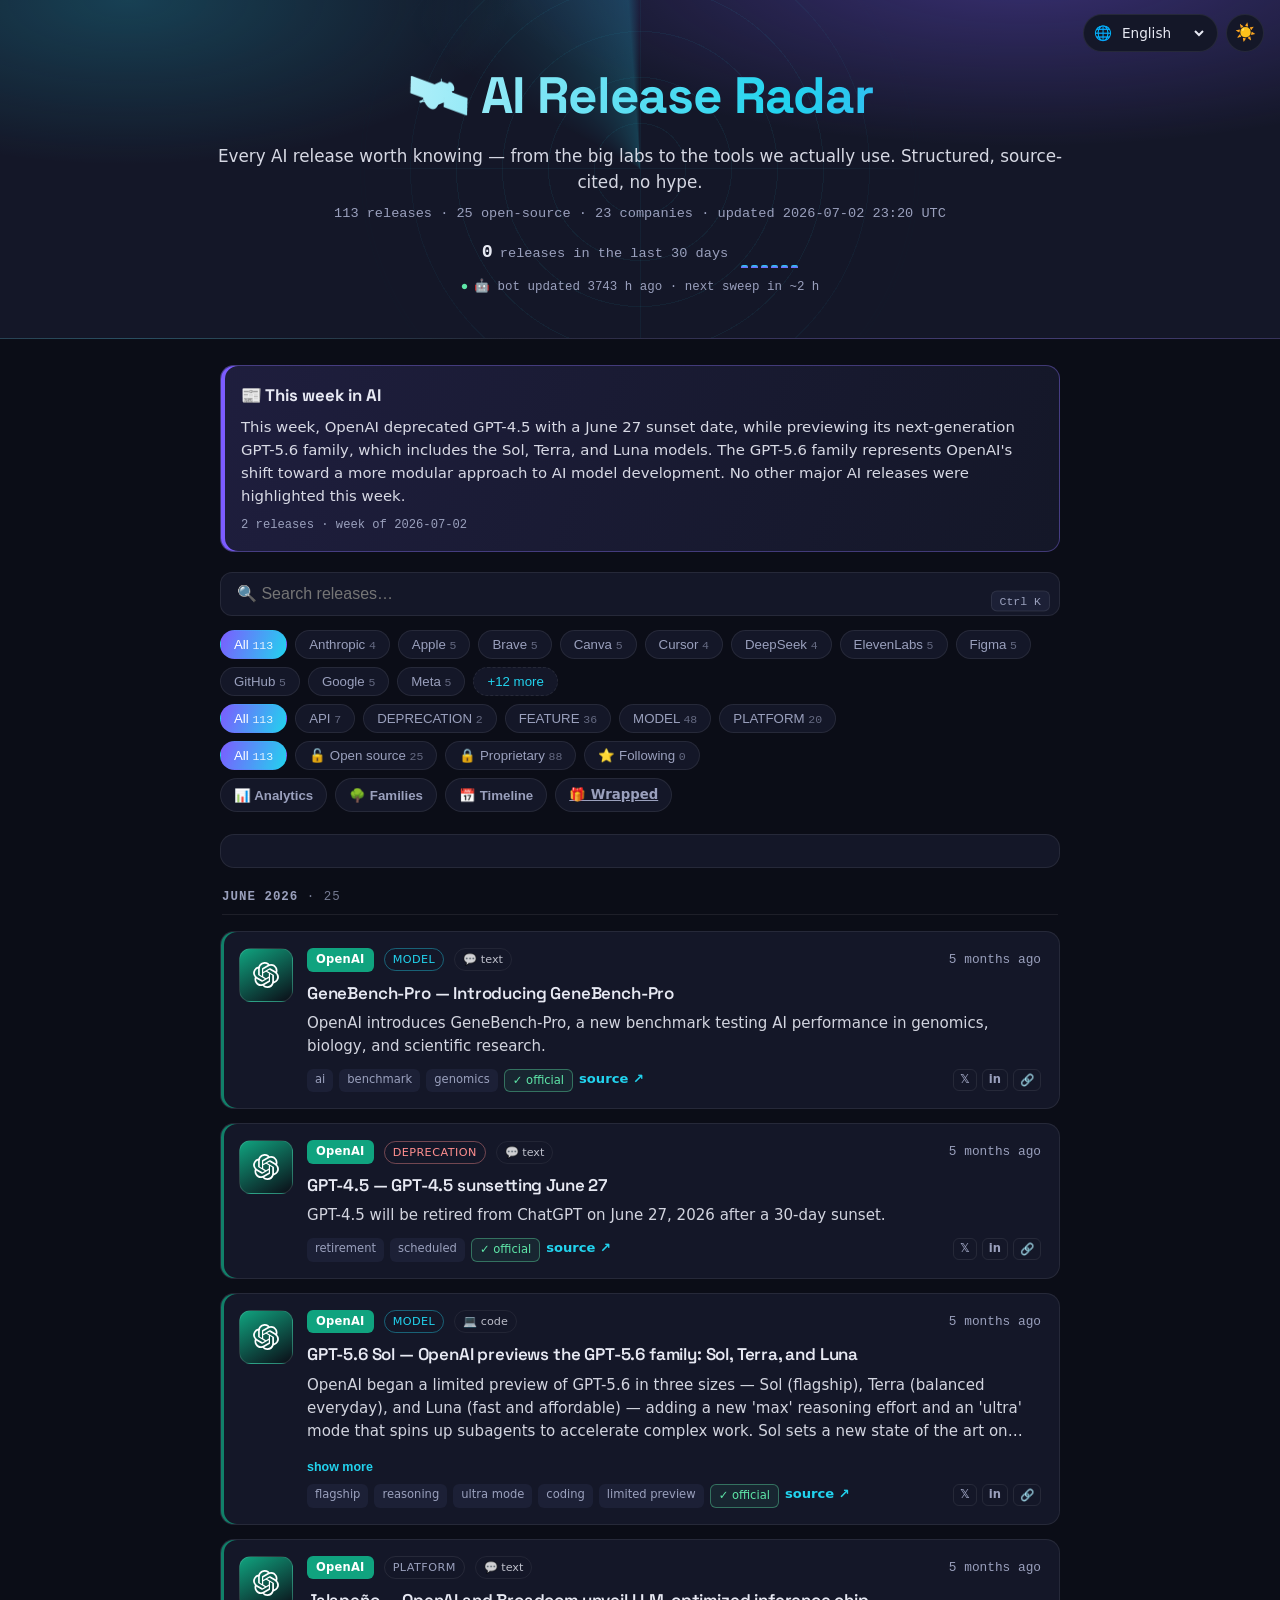
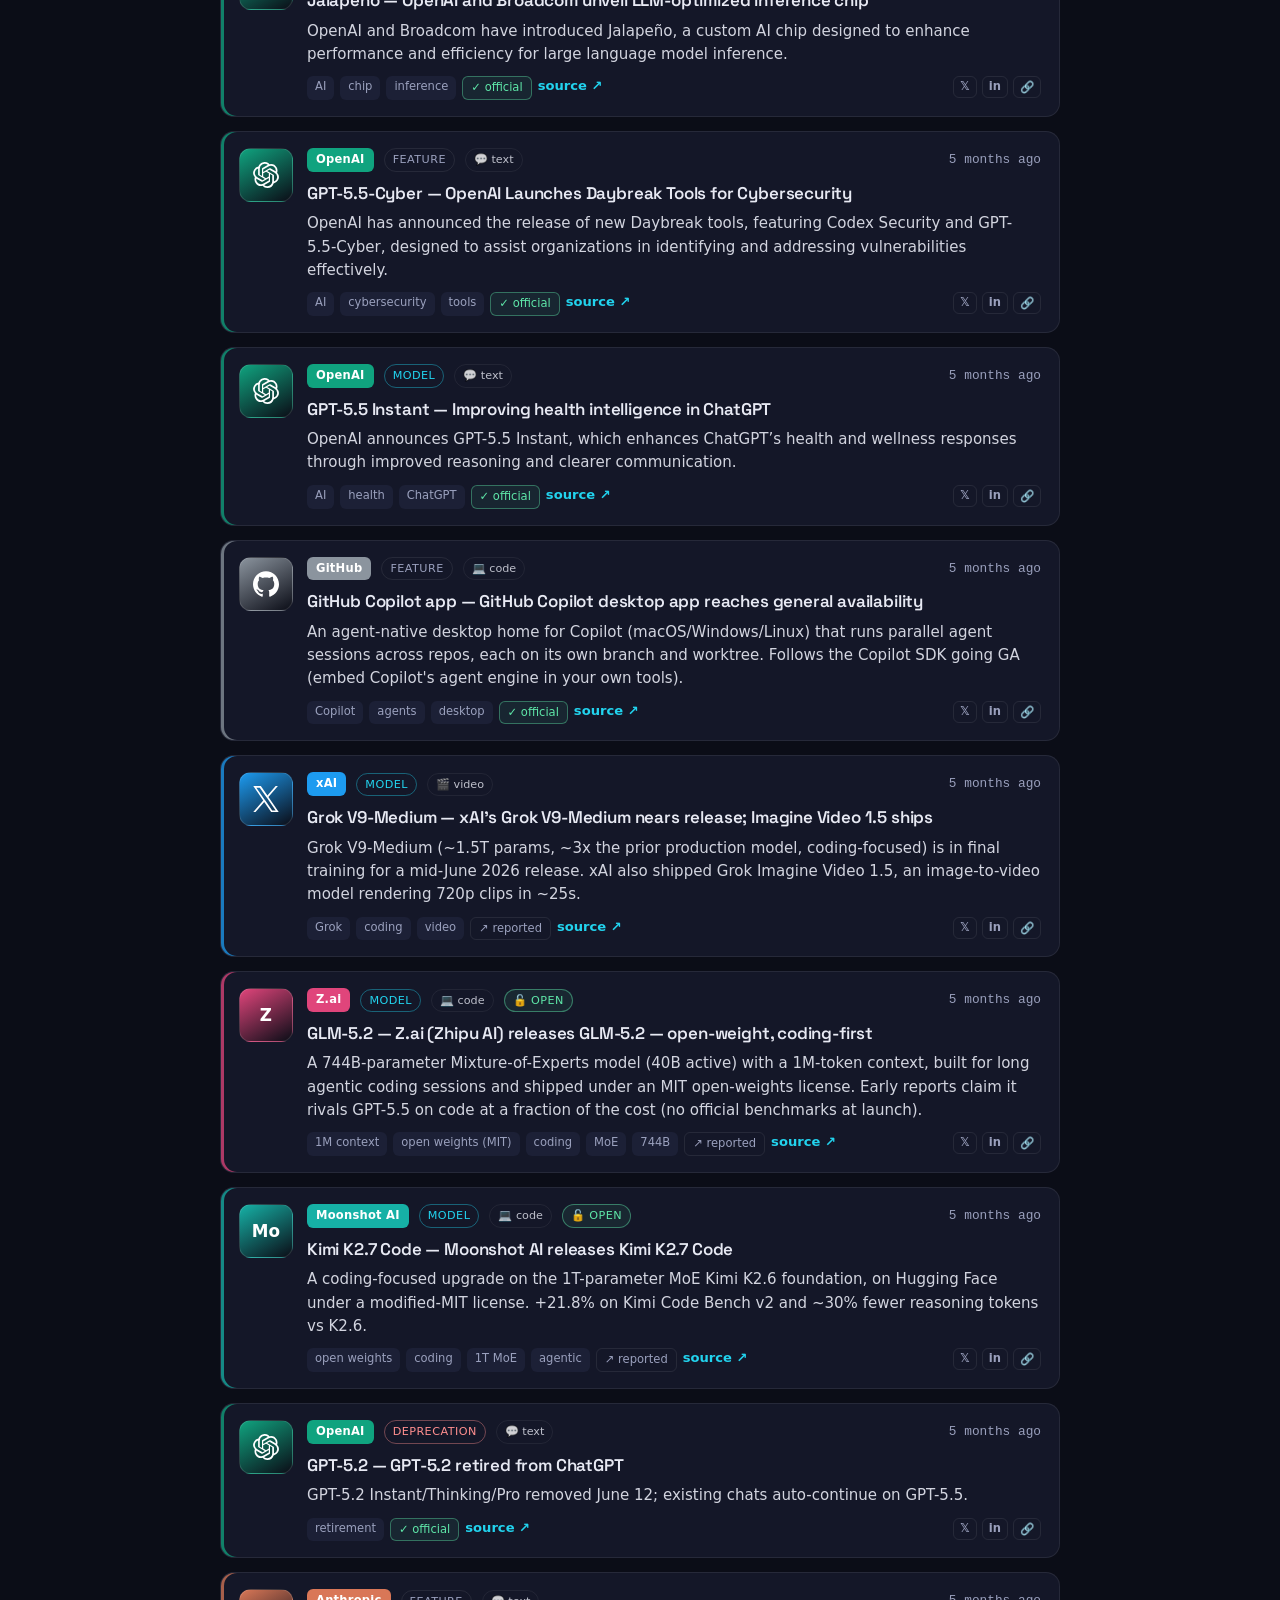
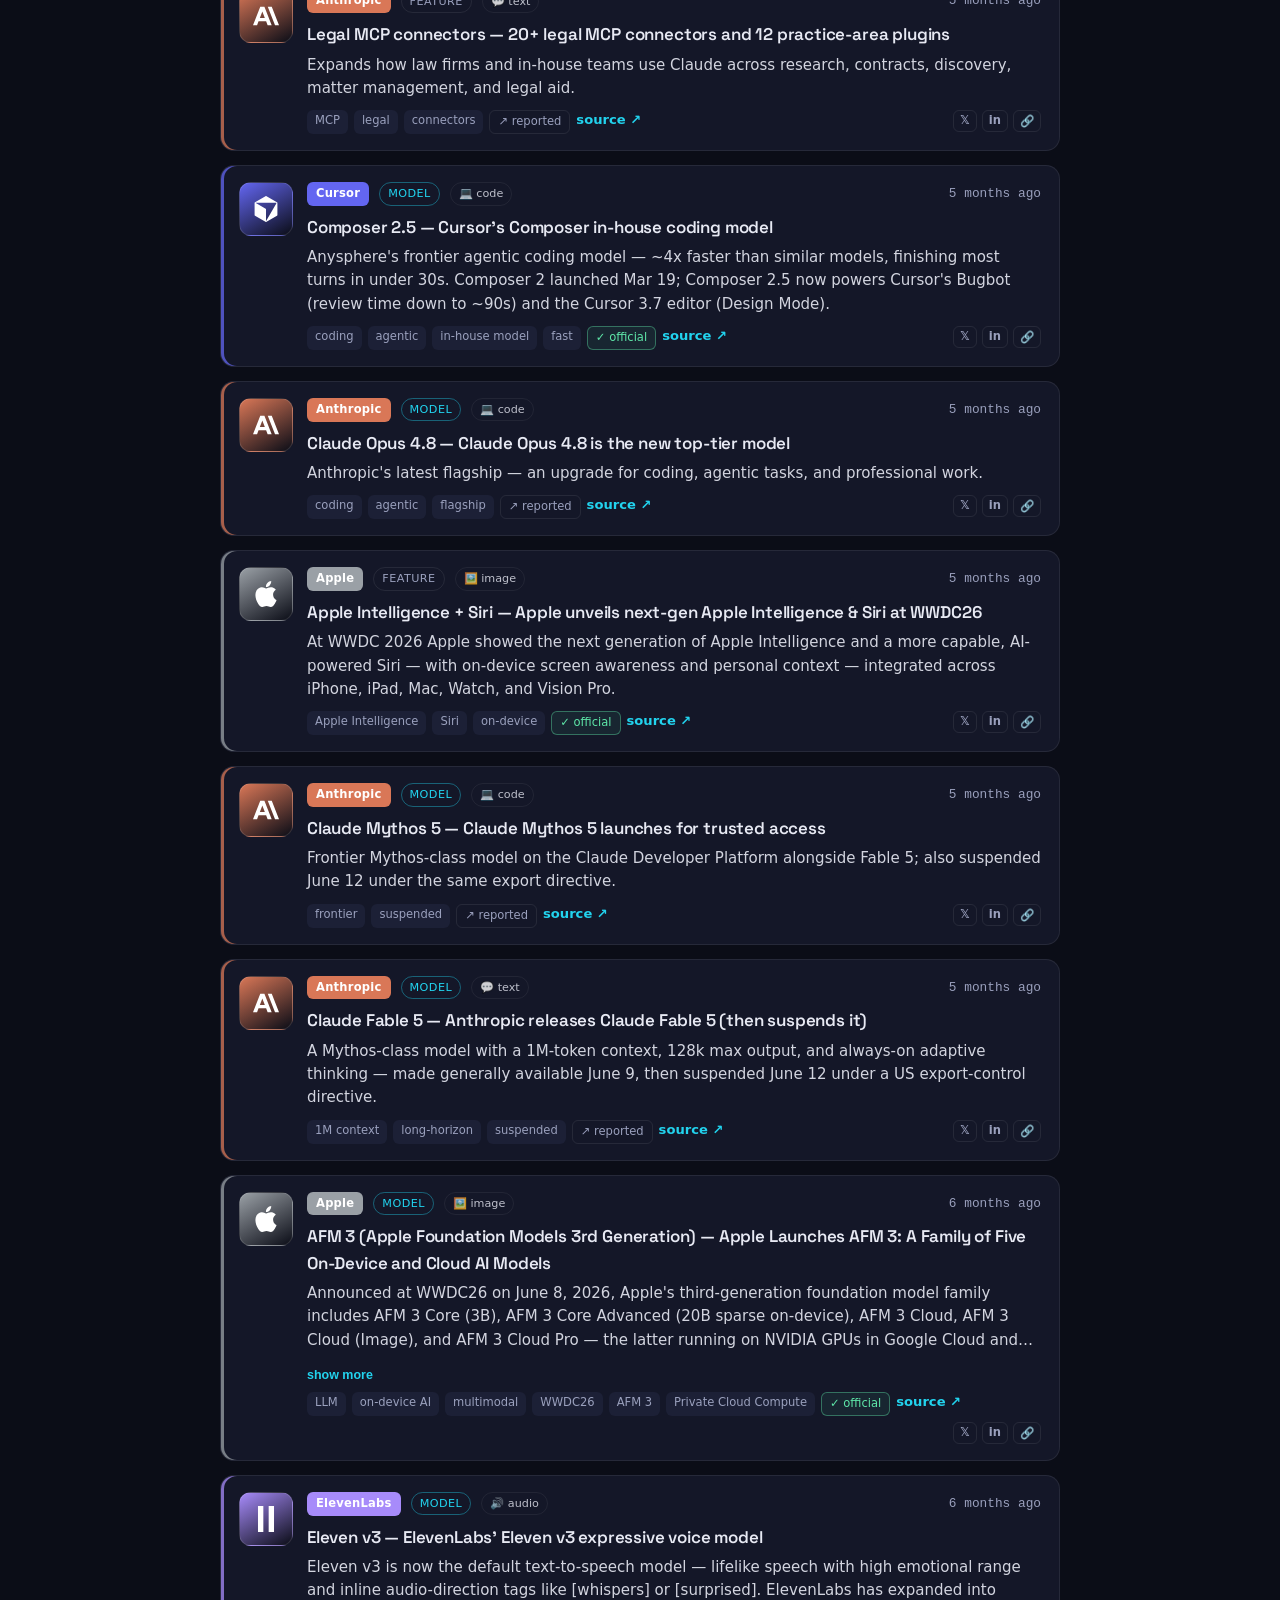
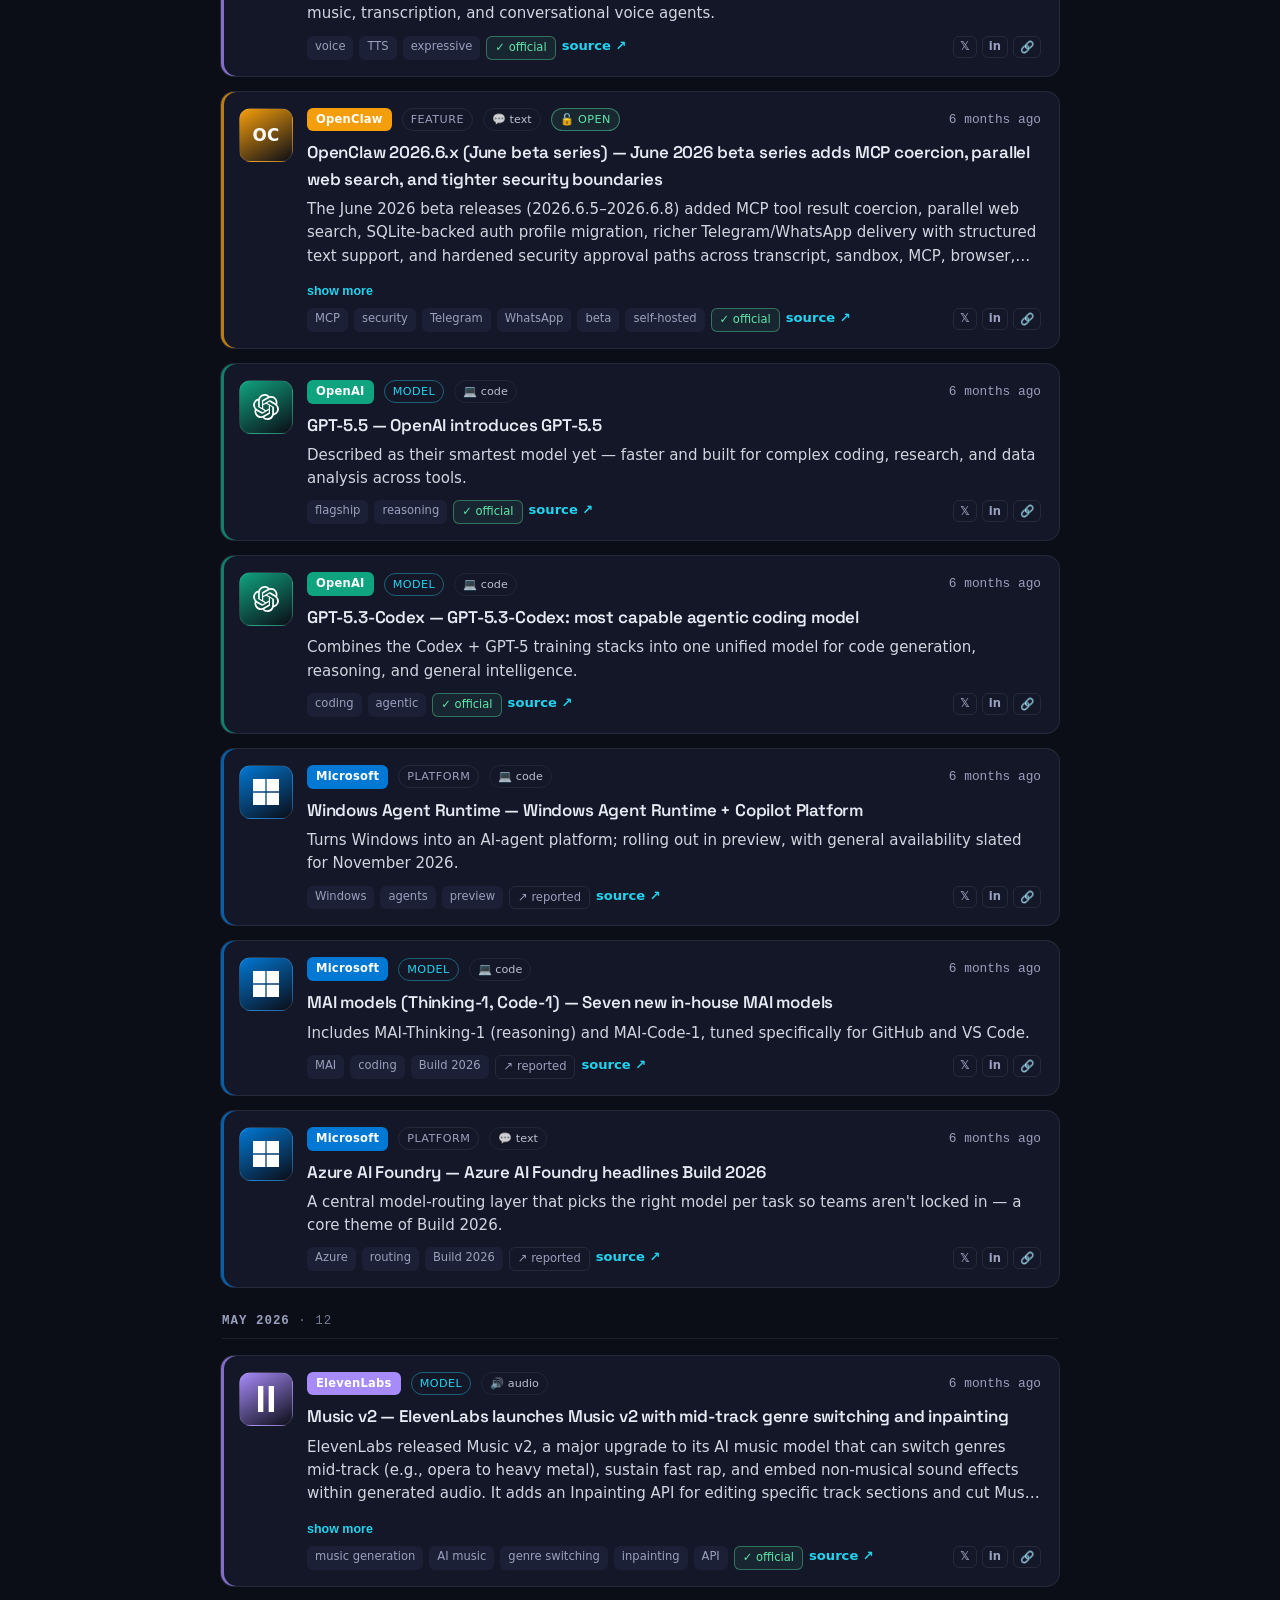
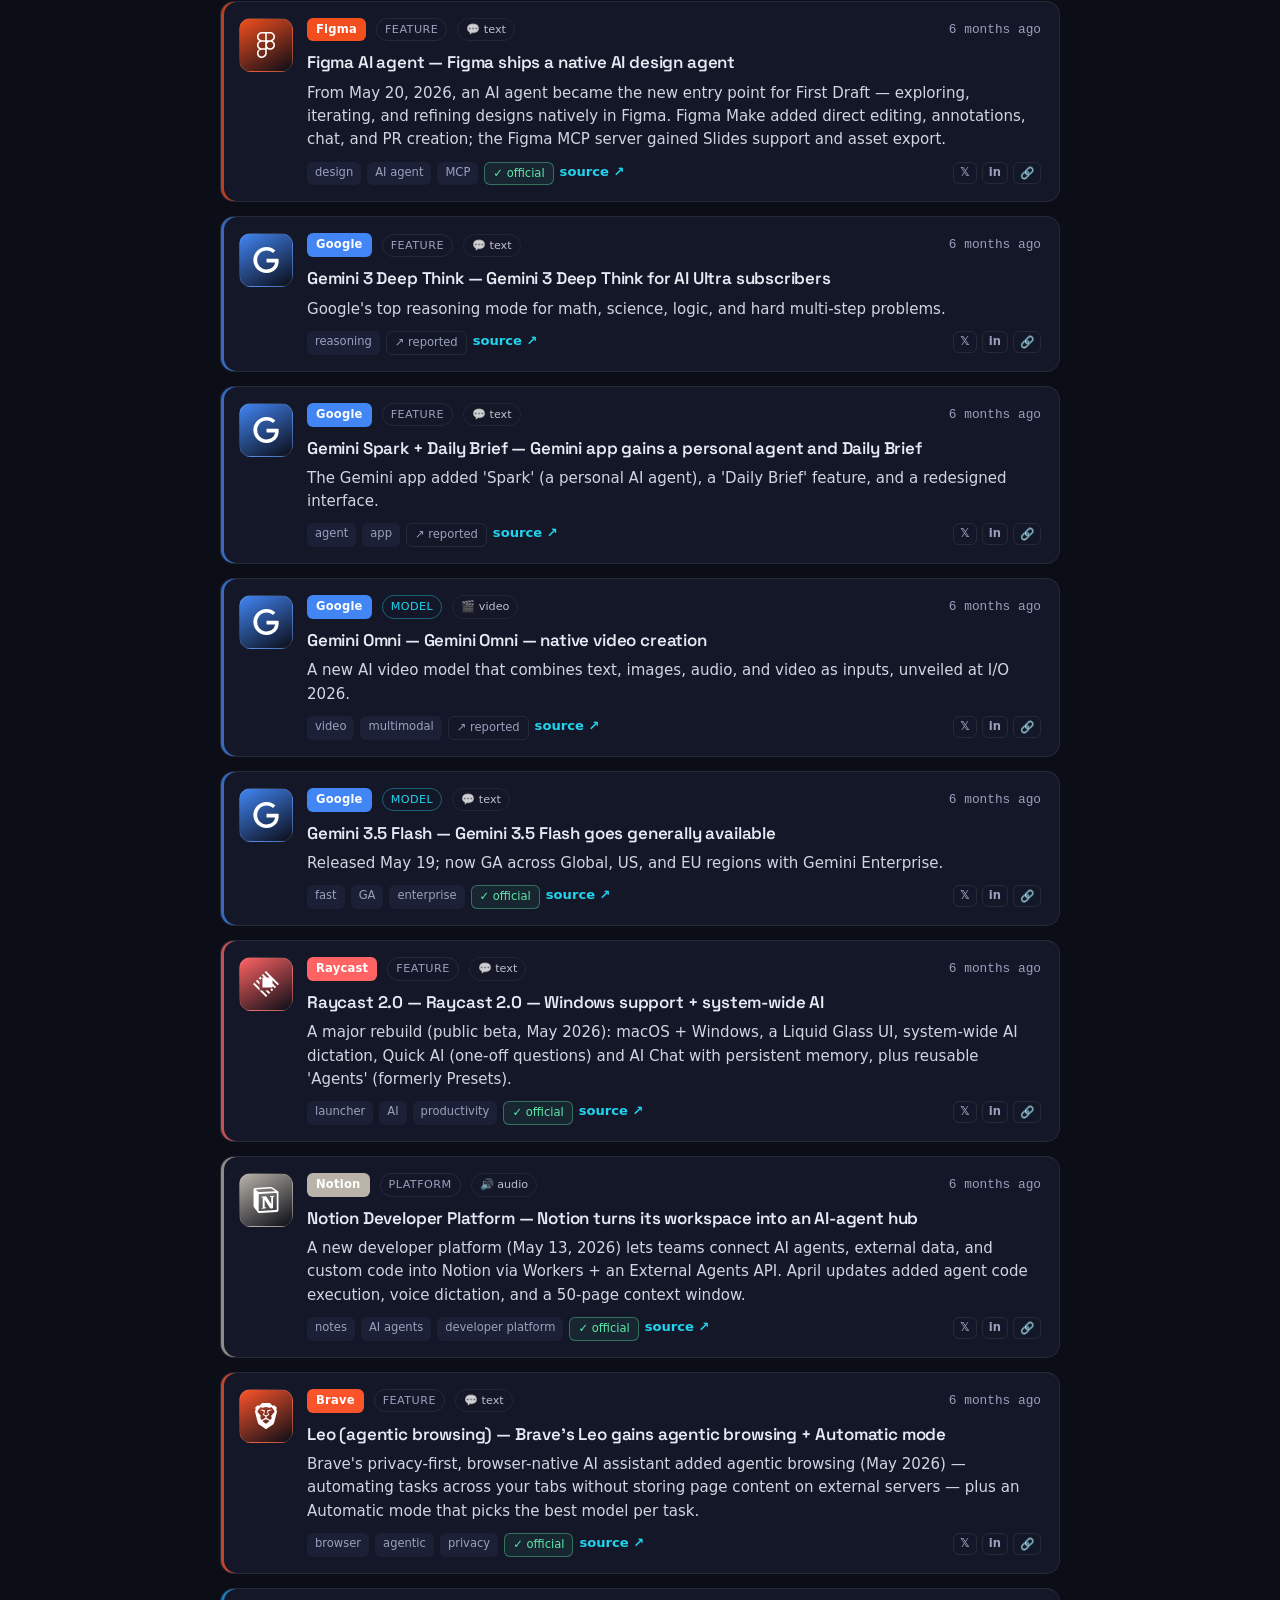
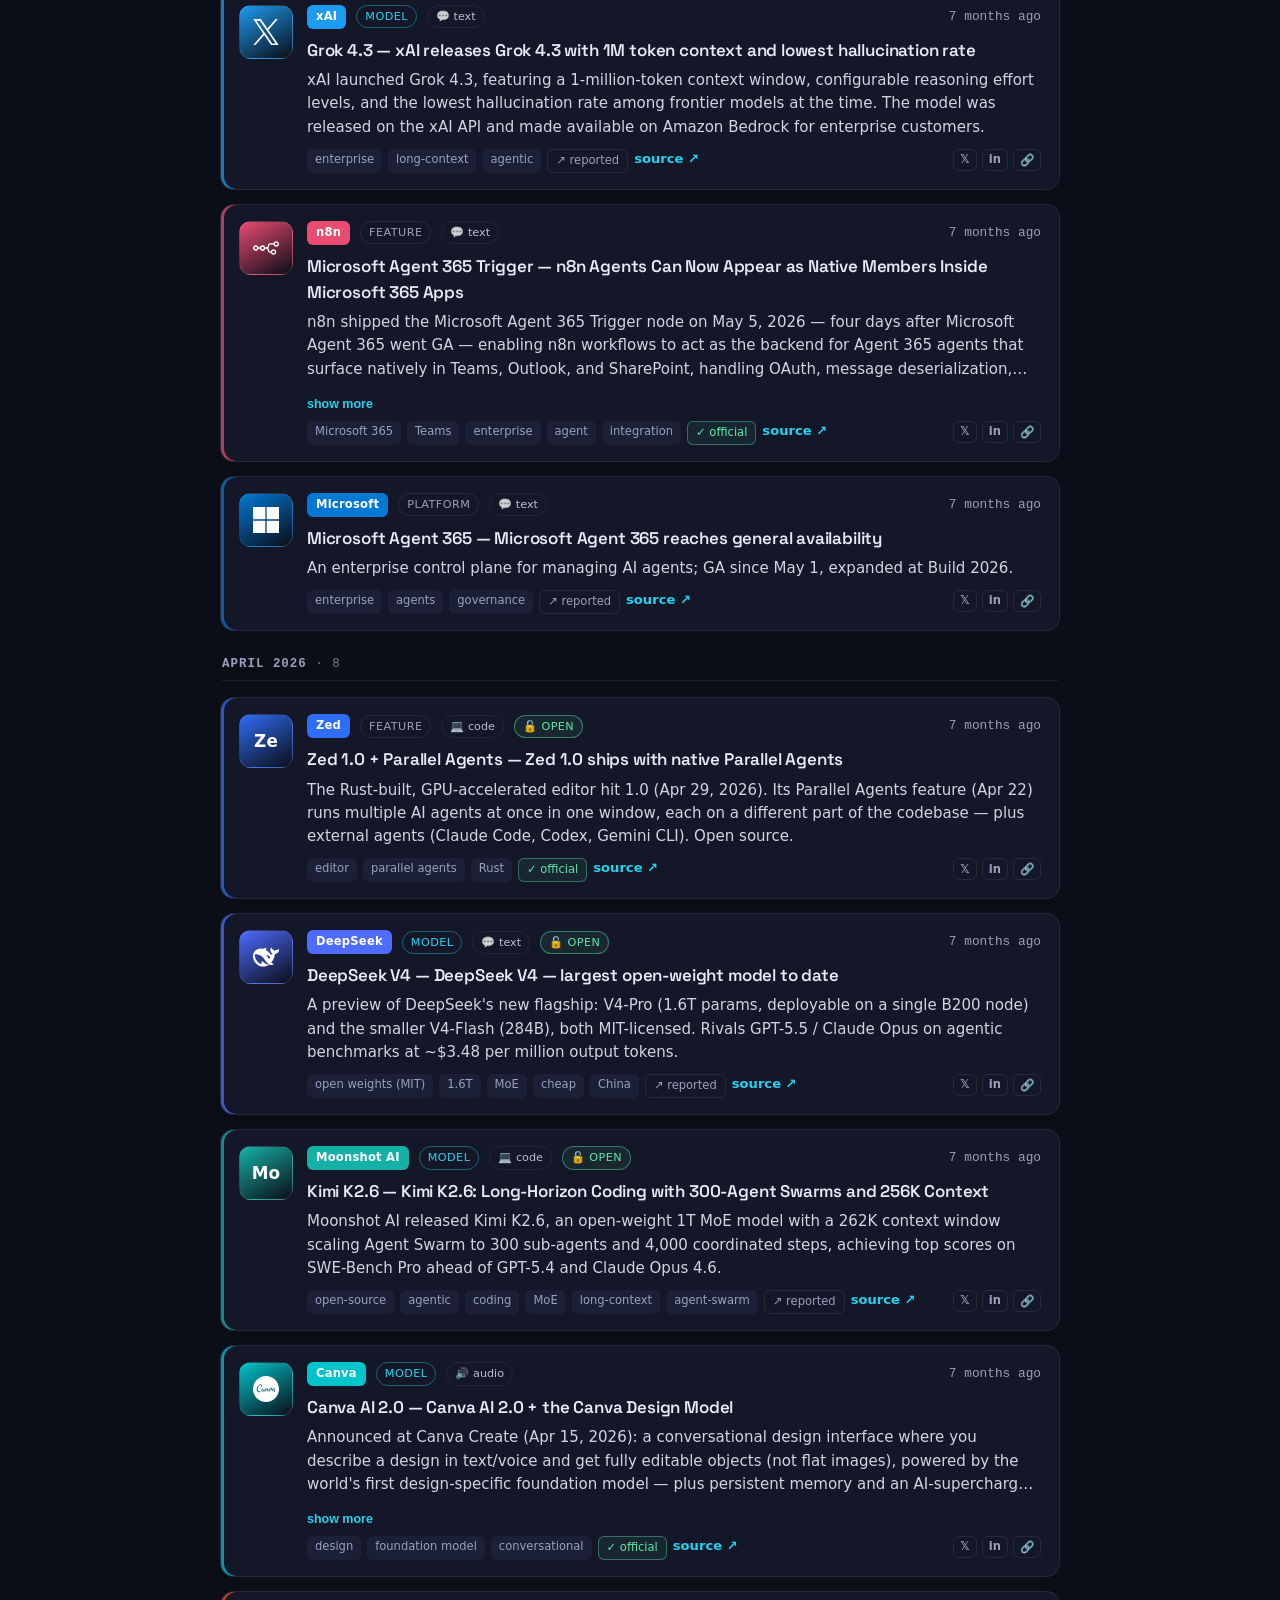
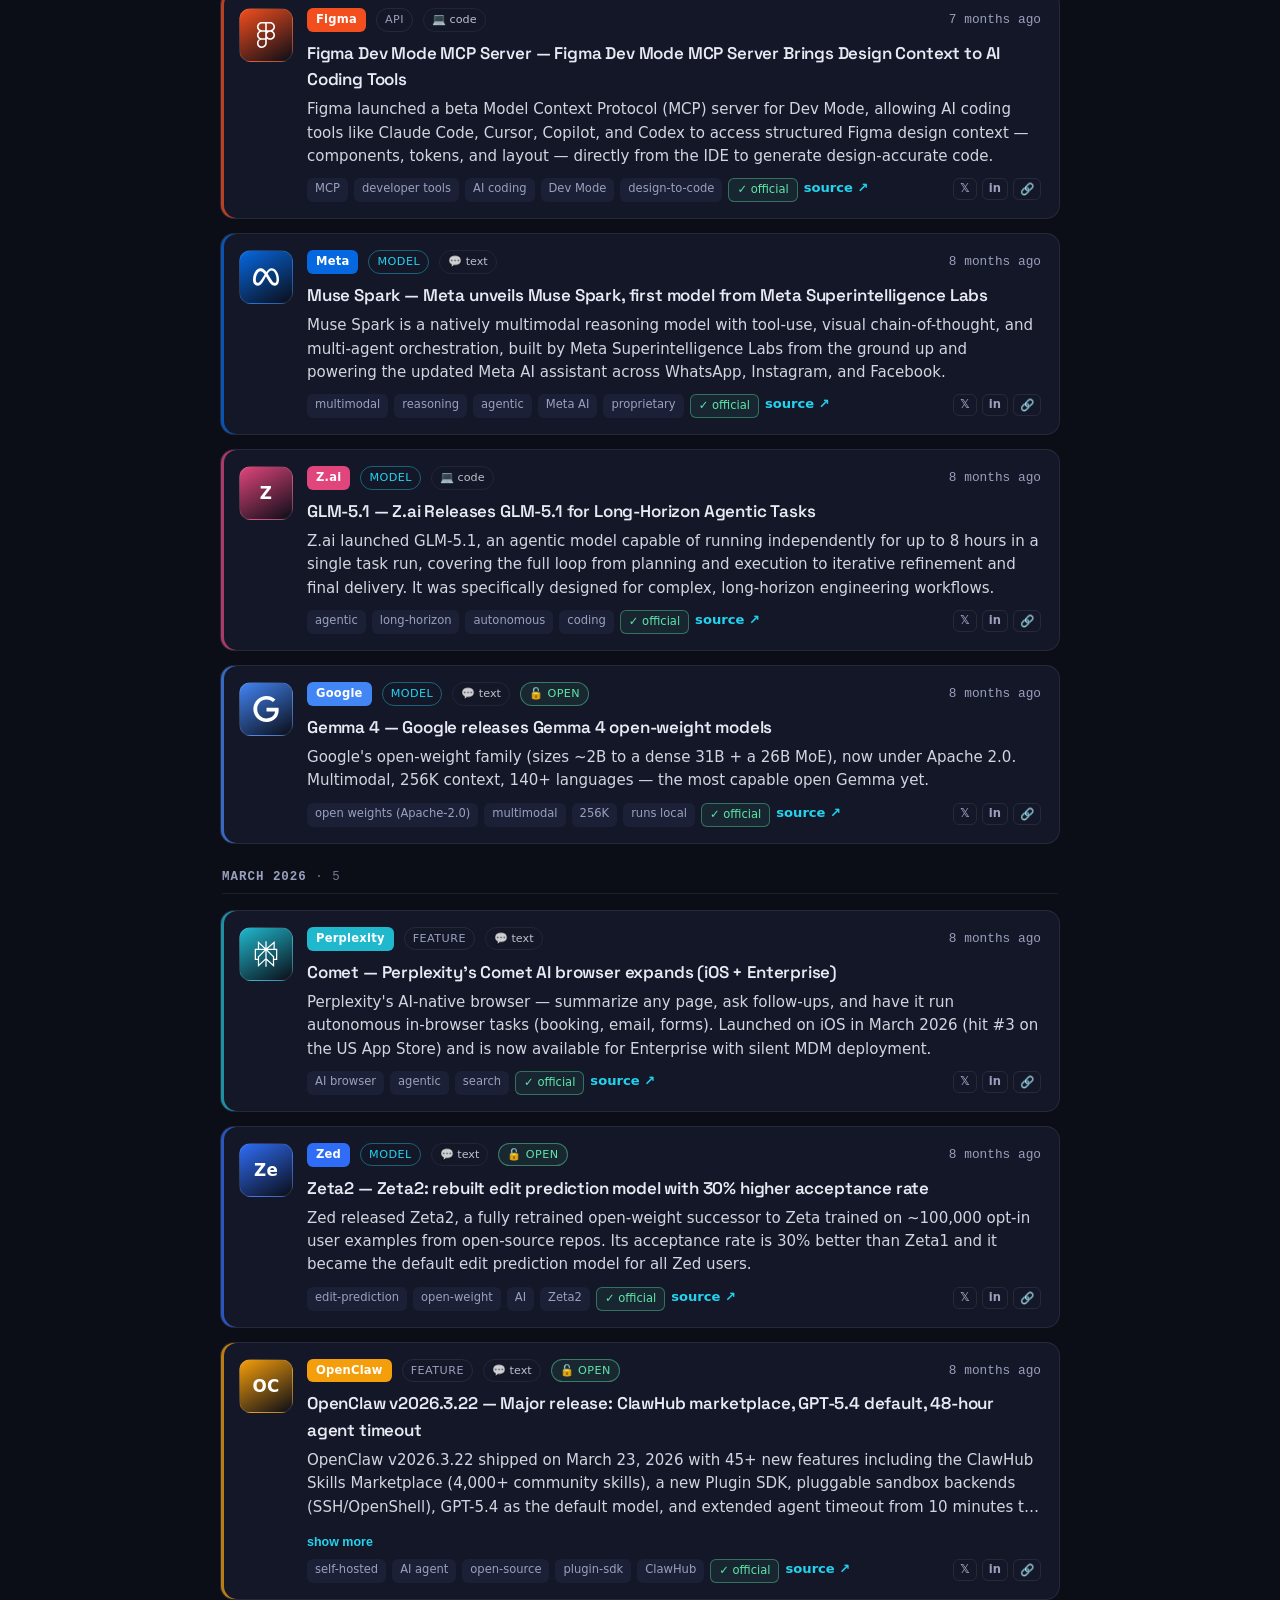
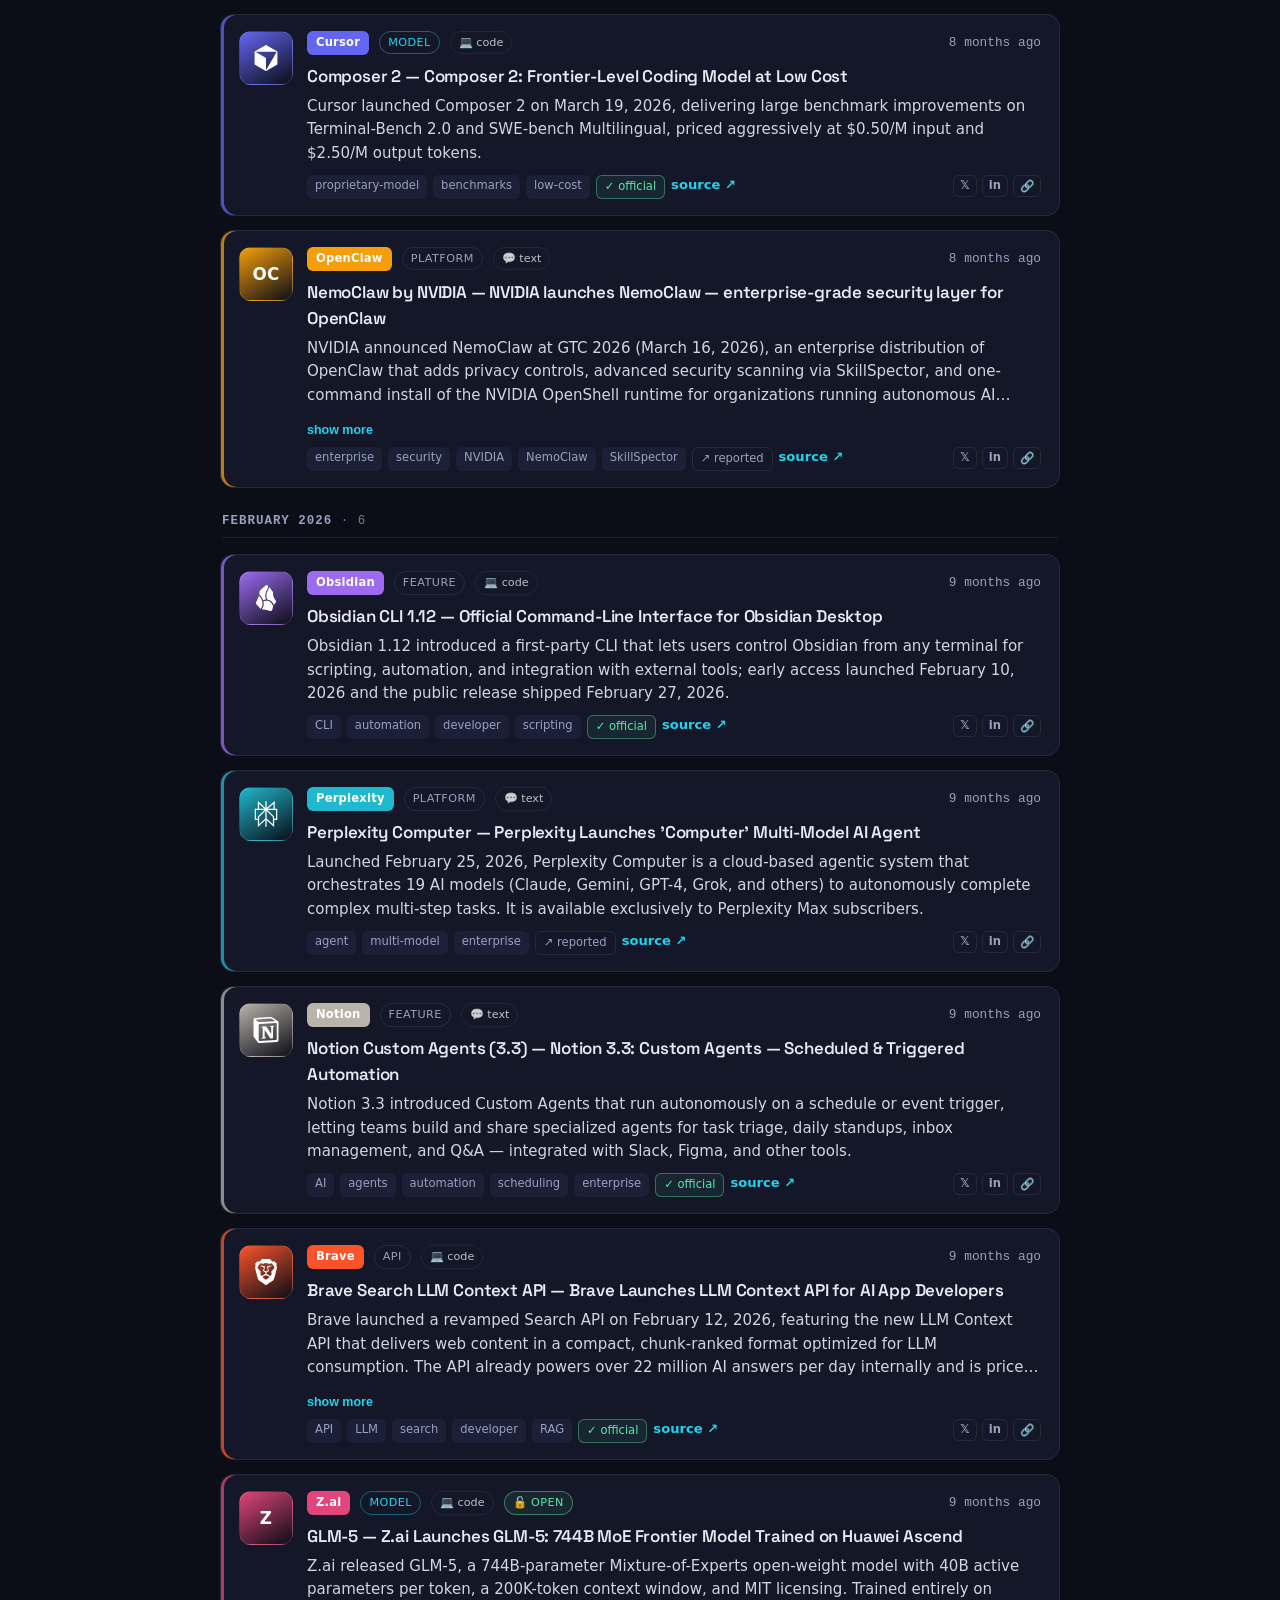
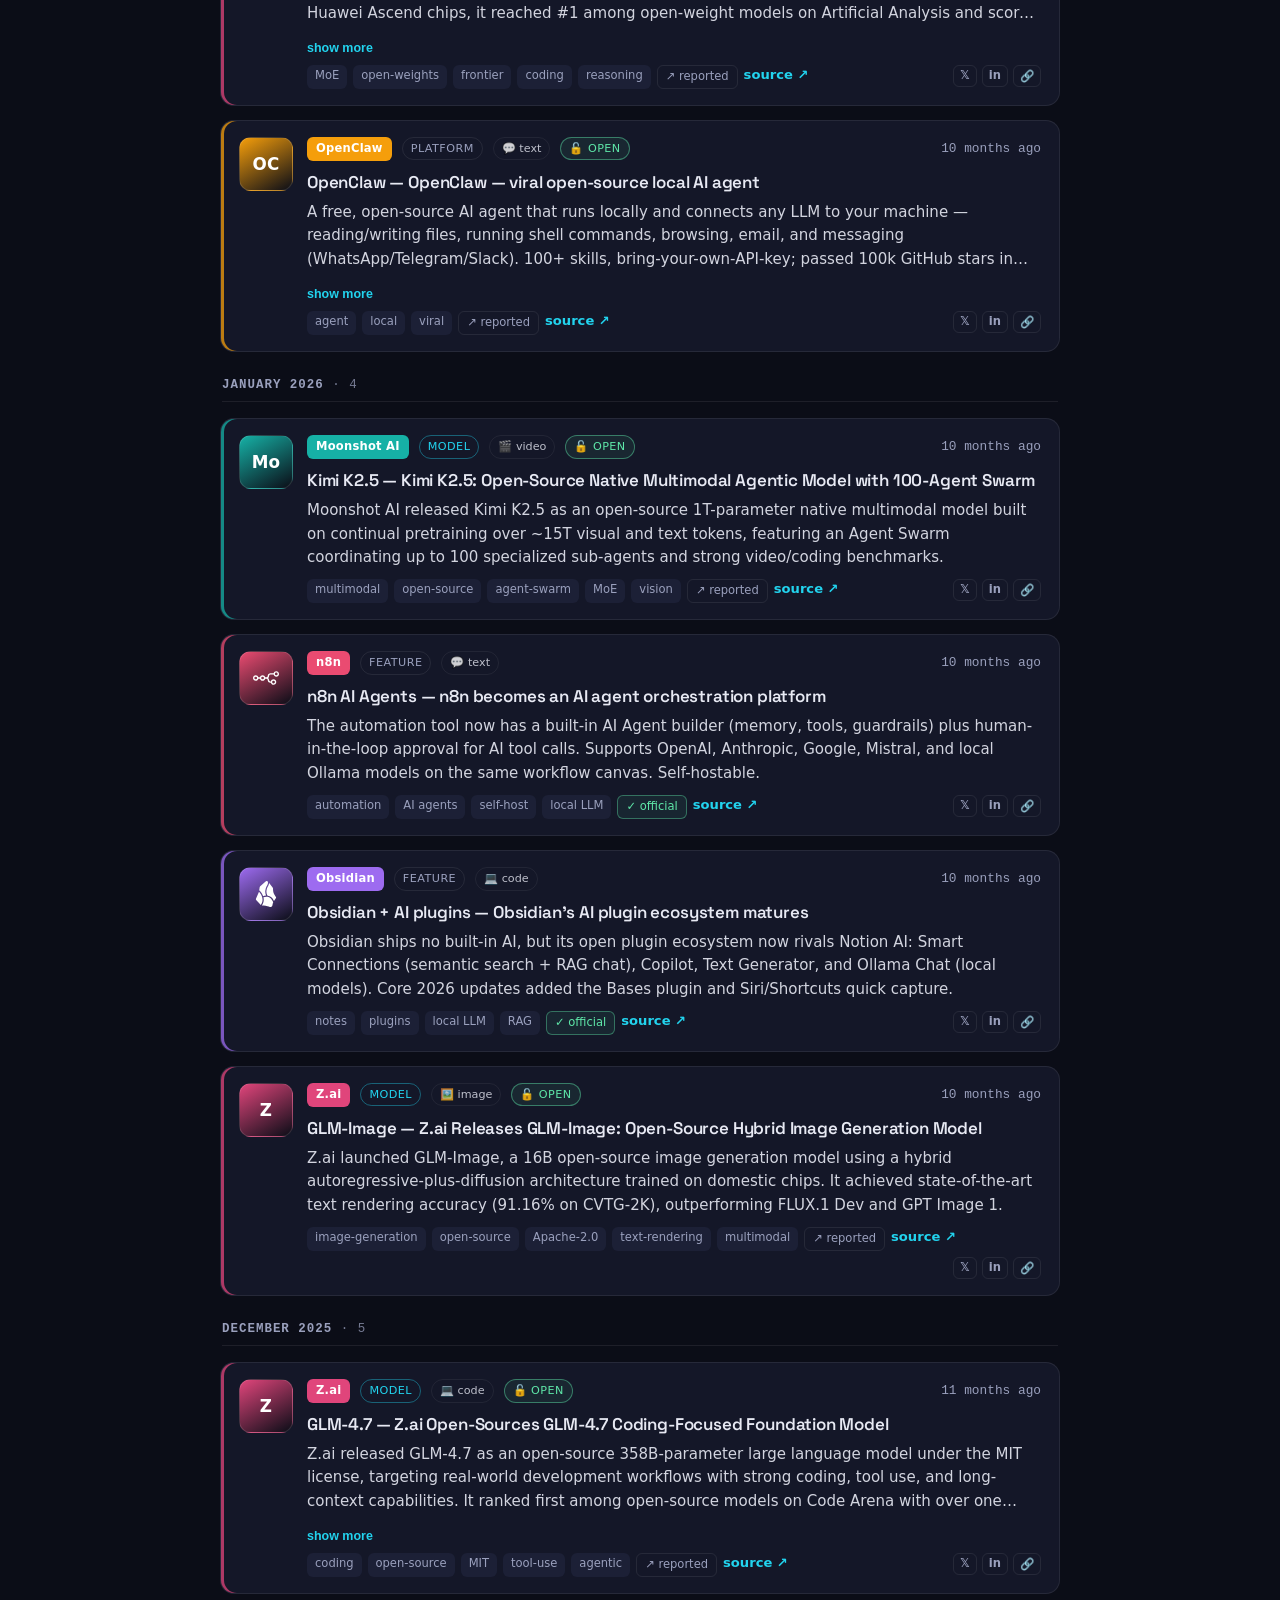
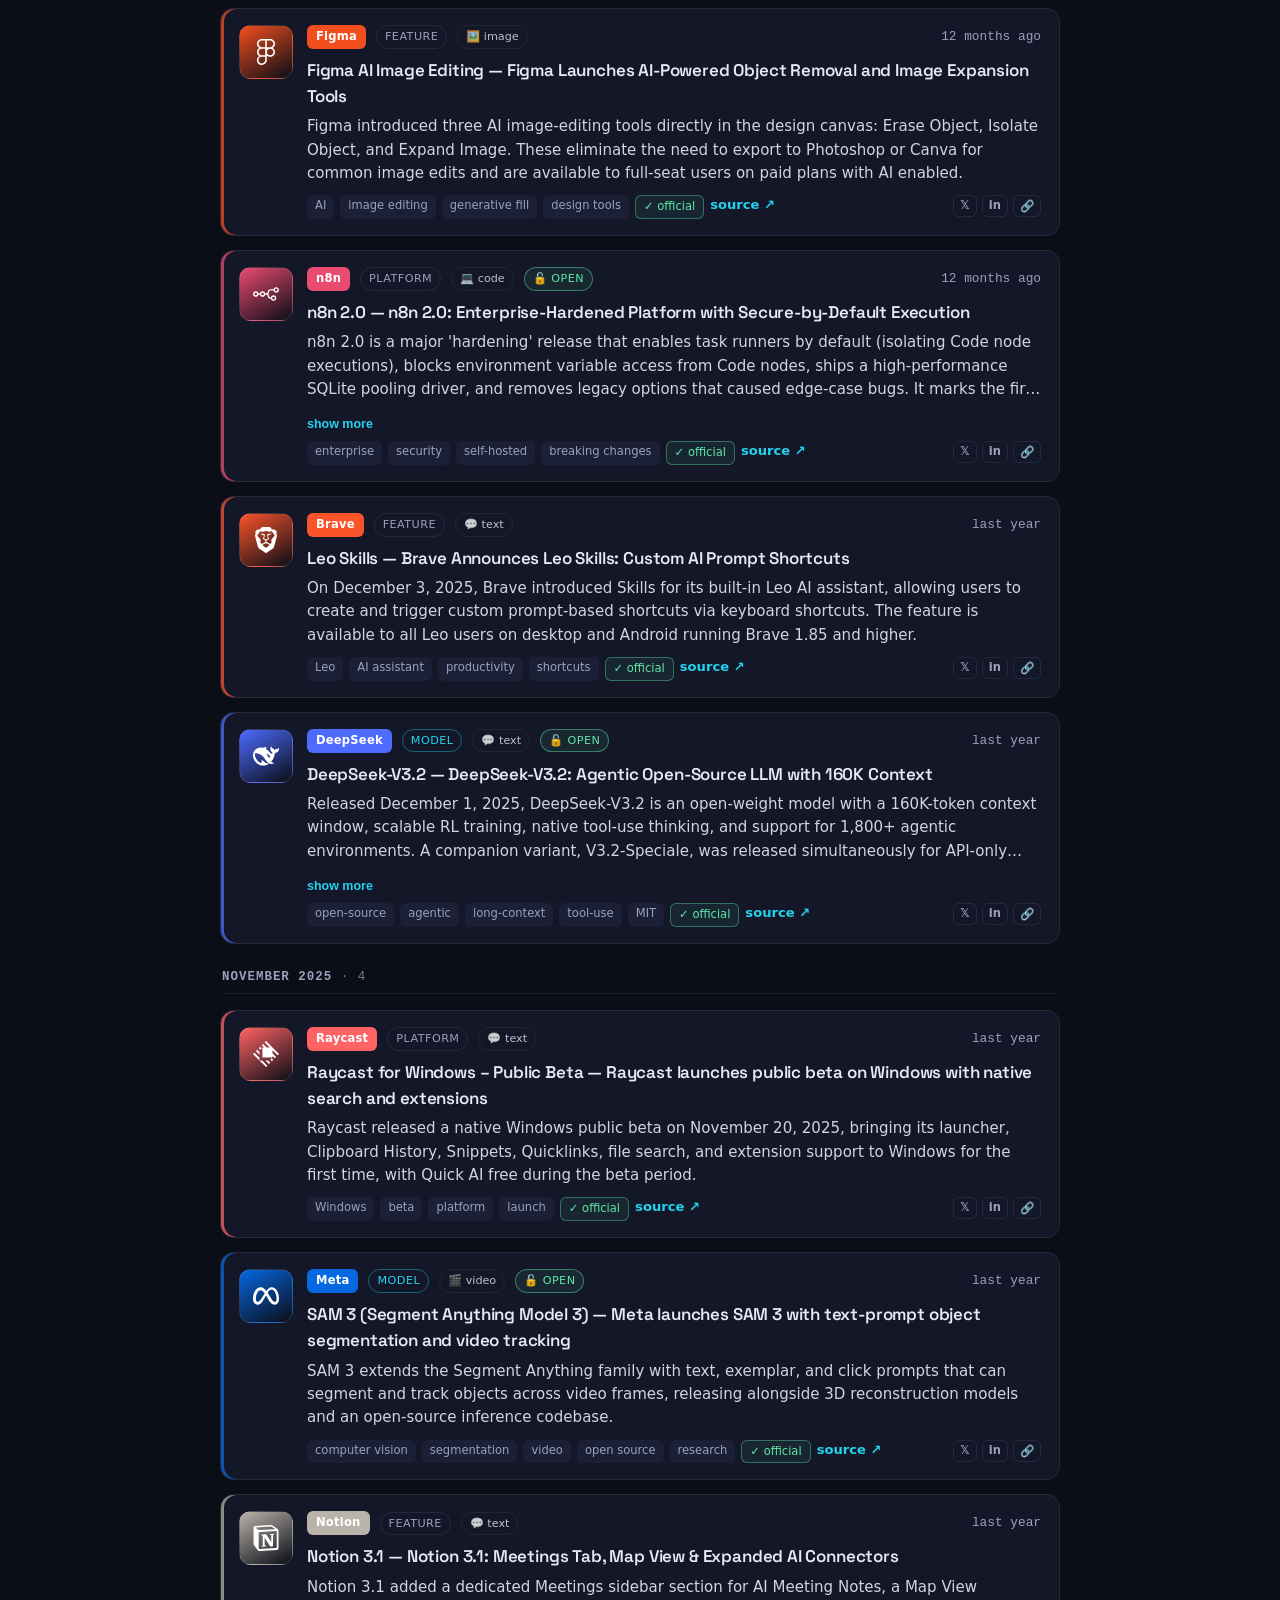
==== commit 6daed804: "Love list: watchlist, model family trees, timeline view, monthly Radar Wrapped card Co-Authored-By: " ====
--- a/site/index.html
+++ b/site/index.html
@@ -55,10 +55,15 @@
       <div class="filter-row" id="access-filters"></div>
       <div class="filter-row">
         <button id="analytics-toggle" class="chip toggle-btn">📊 Analytics</button>
+        <button id="families-toggle" class="chip toggle-btn">🌳 Families</button>
+        <button id="timeline-toggle" class="chip toggle-btn">📅 Timeline</button>
+        <a id="wrapped-link" class="chip toggle-btn" href="wrapped/latest.png" target="_blank" rel="noopener" hidden>🎁 Wrapped</a>
       </div>
     </section>
 
     <section id="analytics" class="analytics" hidden></section>
+    <section id="families" class="families" hidden></section>
+    <section id="timeline" class="timeline-view" hidden></section>
     <div id="spotlight" class="spotlight" hidden></div>
 
     <section id="feed" class="feed"></section>
--- a/site/style.css
+++ b/site/style.css
@@ -411,6 +411,65 @@
 .pal-sub { color: var(--muted); font-size: 0.75rem; font-family: ui-monospace, Consolas, monospace; }
 .pal-empty { padding: 18px; text-align: center; color: var(--muted); font-size: 0.88rem; }
 
+/* ---------- share buttons + permalink flash ---------- */
+.share-group { margin-left: auto; display: inline-flex; gap: 5px; }
+.share-btn {
+  display: inline-flex; align-items: center; justify-content: center;
+  min-width: 24px; height: 22px; padding: 0 6px; border-radius: 6px;
+  border: 1px solid var(--border); background: transparent; color: var(--muted);
+  font-size: 0.72rem; font-weight: 700; text-decoration: none; cursor: pointer;
+}
+.share-btn:hover { color: var(--text); border-color: var(--accent); }
+.card.flash { animation: flashcard 2.4s ease; }
+@keyframes flashcard {
+  0%, 60% { border-color: var(--accent-2); box-shadow: 0 0 0 3px color-mix(in srgb, var(--accent-2) 35%, transparent), inset 3px 0 0 0 var(--c, var(--accent)); }
+  100% { }
+}
+
+/* 📈 signals list in analytics */
+.signals { margin: 0; padding-left: 18px; font-size: 0.84rem; color: var(--text); }
+.signals li { margin-bottom: 5px; opacity: 0.9; }
+
+/* ---------- 🌳 family trees ---------- */
+.families {
+  background: var(--panel); border: 1px solid var(--border); border-radius: 14px;
+  padding: 16px 20px; margin-bottom: 20px;
+  display: flex; flex-direction: column; gap: 14px;
+}
+.fam-head { font-family: "Space Grotesk", "Inter", sans-serif; font-weight: 600; font-size: 0.95rem; margin-bottom: 6px; display: flex; align-items: center; gap: 8px; }
+.fam-dot { width: 10px; height: 10px; border-radius: 50%; display: inline-block; }
+.fam-co { color: var(--muted); font-weight: 500; font-size: 0.8rem; }
+.fam-chain { display: flex; flex-wrap: wrap; align-items: center; gap: 6px; }
+.fam-node {
+  display: inline-flex; flex-direction: column; gap: 1px;
+  padding: 5px 10px; border-radius: 8px; text-decoration: none;
+  border: 1px solid var(--border); background: var(--panel-2); color: var(--text);
+  font-size: 0.8rem; line-height: 1.25;
+}
+.fam-node:hover { border-color: var(--accent); }
+.fam-node.sunset { opacity: 0.6; }
+.fam-node.sunset { text-decoration: line-through; text-decoration-color: rgba(255,143,143,0.6); }
+.fam-date { color: var(--muted); font-size: 0.66rem; font-family: ui-monospace, Consolas, monospace; text-decoration: none; }
+.fam-arrow { color: var(--muted); opacity: 0.6; }
+
+/* ---------- 📅 timeline view ---------- */
+.timeline-view {
+  background: var(--panel); border: 1px solid var(--border); border-radius: 14px;
+  padding: 14px 16px; margin-bottom: 20px; overflow-x: auto;
+}
+.timeline-view a circle { cursor: pointer; }
+.timeline-view a:hover circle { stroke: var(--text); stroke-width: 1.5; }
+
+/* follow button in spotlight */
+.follow-btn {
+  margin-left: 10px; vertical-align: middle;
+  padding: 3px 12px; border-radius: 999px; cursor: pointer;
+  border: 1px solid var(--border); background: transparent; color: var(--muted);
+  font-size: 0.75rem; font-weight: 600;
+}
+.follow-btn:hover { border-color: var(--accent); color: var(--text); }
+.follow-btn.on { color: #ffd166; border-color: rgba(255, 209, 102, 0.5); background: rgba(255, 209, 102, 0.08); }
+
 /* respect users who prefer less motion — kill the spinning/drifting bits */
 @media (prefers-reduced-motion: reduce) {
   .radar-grid::before, .hero h1, body::before { animation: none; }
